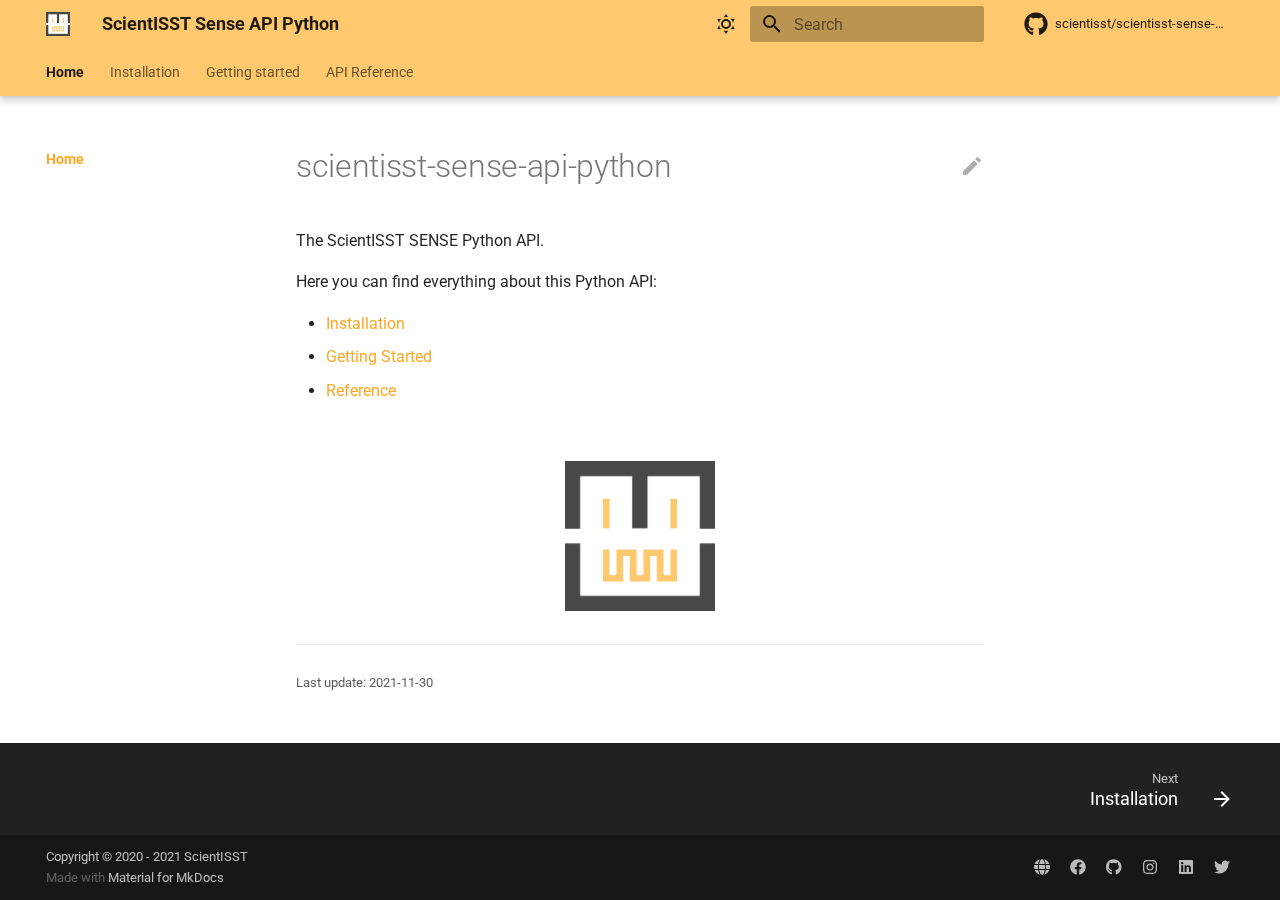
==== index.html @ 51a9bab9 "deploy: 98cfbabbda7d8a1b56b032185a610c80461f5970" ====
<!doctype html>
<html lang="en" class="no-js">
  <head>
    
      <meta charset="utf-8">
      <meta name="viewport" content="width=device-width,initial-scale=1">
      
      
      
      <link rel="icon" href="img/favicon.ico">
      <meta name="generator" content="mkdocs-1.3.0, mkdocs-material-8.2.16">
    
    
      
        <title>ScientISST Sense API Python</title>
      
    
    
      <link rel="stylesheet" href="assets/stylesheets/main.1c3799f8.min.css">
      
        
        <link rel="stylesheet" href="assets/stylesheets/palette.cc9b2e1e.min.css">
        
      
    
    
    
      
        
        
        <link rel="preconnect" href="https://fonts.gstatic.com" crossorigin>
        <link rel="stylesheet" href="https://fonts.googleapis.com/css?family=Roboto:300,300i,400,400i,700,700i%7CRoboto+Mono:400,400i,700,700i&display=fallback">
        <style>:root{--md-text-font:"Roboto";--md-code-font:"Roboto Mono"}</style>
      
    
    
      <link rel="stylesheet" href="assets/_mkdocstrings.css">
    
      <link rel="stylesheet" href="css/extra.css">
    
    <script>__md_scope=new URL(".",location),__md_get=(e,_=localStorage,t=__md_scope)=>JSON.parse(_.getItem(t.pathname+"."+e)),__md_set=(e,_,t=localStorage,a=__md_scope)=>{try{t.setItem(a.pathname+"."+e,JSON.stringify(_))}catch(e){}}</script>
    
      

    
    
  </head>
  
  
    
    
      
    
    
    
    
    <body dir="ltr" data-md-color-scheme="default" data-md-color-primary="amber" data-md-color-accent="amber">
  
    
    
      <script>var palette=__md_get("__palette");if(palette&&"object"==typeof palette.color)for(var key of Object.keys(palette.color))document.body.setAttribute("data-md-color-"+key,palette.color[key])</script>
    
    <input class="md-toggle" data-md-toggle="drawer" type="checkbox" id="__drawer" autocomplete="off">
    <input class="md-toggle" data-md-toggle="search" type="checkbox" id="__search" autocomplete="off">
    <label class="md-overlay" for="__drawer"></label>
    <div data-md-component="skip">
      
        
        <a href="#scientisst-sense-api-python" class="md-skip">
          Skip to content
        </a>
      
    </div>
    <div data-md-component="announce">
      
    </div>
    
    
      

  

<header class="md-header md-header--lifted" data-md-component="header">
  <nav class="md-header__inner md-grid" aria-label="Header">
    <a href="." title="ScientISST Sense API Python" class="md-header__button md-logo" aria-label="ScientISST Sense API Python" data-md-component="logo">
      
  <img src="img/logo.png" alt="logo">

    </a>
    <label class="md-header__button md-icon" for="__drawer">
      <svg xmlns="http://www.w3.org/2000/svg" viewBox="0 0 24 24"><path d="M3 6h18v2H3V6m0 5h18v2H3v-2m0 5h18v2H3v-2Z"/></svg>
    </label>
    <div class="md-header__title" data-md-component="header-title">
      <div class="md-header__ellipsis">
        <div class="md-header__topic">
          <span class="md-ellipsis">
            ScientISST Sense API Python
          </span>
        </div>
        <div class="md-header__topic" data-md-component="header-topic">
          <span class="md-ellipsis">
            
              Home
            
          </span>
        </div>
      </div>
    </div>
    
      <form class="md-header__option" data-md-component="palette">
        
          
          
          <input class="md-option" data-md-color-media="(prefers-color-scheme: light)" data-md-color-scheme="default" data-md-color-primary="amber" data-md-color-accent="amber"  aria-label="Switch to dark mode"  type="radio" name="__palette" id="__palette_1">
          
            <label class="md-header__button md-icon" title="Switch to dark mode" for="__palette_2" hidden>
              <svg xmlns="http://www.w3.org/2000/svg" viewBox="0 0 24 24"><path d="M12 7a5 5 0 0 1 5 5 5 5 0 0 1-5 5 5 5 0 0 1-5-5 5 5 0 0 1 5-5m0 2a3 3 0 0 0-3 3 3 3 0 0 0 3 3 3 3 0 0 0 3-3 3 3 0 0 0-3-3m0-7 2.39 3.42C13.65 5.15 12.84 5 12 5c-.84 0-1.65.15-2.39.42L12 2M3.34 7l4.16-.35A7.2 7.2 0 0 0 5.94 8.5c-.44.74-.69 1.5-.83 2.29L3.34 7m.02 10 1.76-3.77a7.131 7.131 0 0 0 2.38 4.14L3.36 17M20.65 7l-1.77 3.79a7.023 7.023 0 0 0-2.38-4.15l4.15.36m-.01 10-4.14.36c.59-.51 1.12-1.14 1.54-1.86.42-.73.69-1.5.83-2.29L20.64 17M12 22l-2.41-3.44c.74.27 1.55.44 2.41.44.82 0 1.63-.17 2.37-.44L12 22Z"/></svg>
            </label>
          
        
          
          
          <input class="md-option" data-md-color-media="(prefers-color-scheme: dark)" data-md-color-scheme="slate" data-md-color-primary="" data-md-color-accent="amber"  aria-label="Switch to light mode"  type="radio" name="__palette" id="__palette_2">
          
            <label class="md-header__button md-icon" title="Switch to light mode" for="__palette_1" hidden>
              <svg xmlns="http://www.w3.org/2000/svg" viewBox="0 0 24 24"><path d="m17.75 4.09-2.53 1.94.91 3.06-2.63-1.81-2.63 1.81.91-3.06-2.53-1.94L12.44 4l1.06-3 1.06 3 3.19.09m3.5 6.91-1.64 1.25.59 1.98-1.7-1.17-1.7 1.17.59-1.98L15.75 11l2.06-.05L18.5 9l.69 1.95 2.06.05m-2.28 4.95c.83-.08 1.72 1.1 1.19 1.85-.32.45-.66.87-1.08 1.27C15.17 23 8.84 23 4.94 19.07c-3.91-3.9-3.91-10.24 0-14.14.4-.4.82-.76 1.27-1.08.75-.53 1.93.36 1.85 1.19-.27 2.86.69 5.83 2.89 8.02a9.96 9.96 0 0 0 8.02 2.89m-1.64 2.02a12.08 12.08 0 0 1-7.8-3.47c-2.17-2.19-3.33-5-3.49-7.82-2.81 3.14-2.7 7.96.31 10.98 3.02 3.01 7.84 3.12 10.98.31Z"/></svg>
            </label>
          
        
      </form>
    
    
    
      <label class="md-header__button md-icon" for="__search">
        <svg xmlns="http://www.w3.org/2000/svg" viewBox="0 0 24 24"><path d="M9.5 3A6.5 6.5 0 0 1 16 9.5c0 1.61-.59 3.09-1.56 4.23l.27.27h.79l5 5-1.5 1.5-5-5v-.79l-.27-.27A6.516 6.516 0 0 1 9.5 16 6.5 6.5 0 0 1 3 9.5 6.5 6.5 0 0 1 9.5 3m0 2C7 5 5 7 5 9.5S7 14 9.5 14 14 12 14 9.5 12 5 9.5 5Z"/></svg>
      </label>
      <div class="md-search" data-md-component="search" role="dialog">
  <label class="md-search__overlay" for="__search"></label>
  <div class="md-search__inner" role="search">
    <form class="md-search__form" name="search">
      <input type="text" class="md-search__input" name="query" aria-label="Search" placeholder="Search" autocapitalize="off" autocorrect="off" autocomplete="off" spellcheck="false" data-md-component="search-query" required>
      <label class="md-search__icon md-icon" for="__search">
        <svg xmlns="http://www.w3.org/2000/svg" viewBox="0 0 24 24"><path d="M9.5 3A6.5 6.5 0 0 1 16 9.5c0 1.61-.59 3.09-1.56 4.23l.27.27h.79l5 5-1.5 1.5-5-5v-.79l-.27-.27A6.516 6.516 0 0 1 9.5 16 6.5 6.5 0 0 1 3 9.5 6.5 6.5 0 0 1 9.5 3m0 2C7 5 5 7 5 9.5S7 14 9.5 14 14 12 14 9.5 12 5 9.5 5Z"/></svg>
        <svg xmlns="http://www.w3.org/2000/svg" viewBox="0 0 24 24"><path d="M20 11v2H8l5.5 5.5-1.42 1.42L4.16 12l7.92-7.92L13.5 5.5 8 11h12Z"/></svg>
      </label>
      <nav class="md-search__options" aria-label="Search">
        
        <button type="reset" class="md-search__icon md-icon" aria-label="Clear" tabindex="-1">
          <svg xmlns="http://www.w3.org/2000/svg" viewBox="0 0 24 24"><path d="M19 6.41 17.59 5 12 10.59 6.41 5 5 6.41 10.59 12 5 17.59 6.41 19 12 13.41 17.59 19 19 17.59 13.41 12 19 6.41Z"/></svg>
        </button>
      </nav>
      
    </form>
    <div class="md-search__output">
      <div class="md-search__scrollwrap" data-md-scrollfix>
        <div class="md-search-result" data-md-component="search-result">
          <div class="md-search-result__meta">
            Initializing search
          </div>
          <ol class="md-search-result__list"></ol>
        </div>
      </div>
    </div>
  </div>
</div>
    
    
      <div class="md-header__source">
        <a href="https://github.com/scientisst/scientisst-sense-api-python" title="Go to repository" class="md-source" data-md-component="source">
  <div class="md-source__icon md-icon">
    
    <svg xmlns="http://www.w3.org/2000/svg" viewBox="0 0 496 512"><!--! Font Awesome Free 6.1.1 by @fontawesome - https://fontawesome.com License - https://fontawesome.com/license/free (Icons: CC BY 4.0, Fonts: SIL OFL 1.1, Code: MIT License) Copyright 2022 Fonticons, Inc.--><path d="M165.9 397.4c0 2-2.3 3.6-5.2 3.6-3.3.3-5.6-1.3-5.6-3.6 0-2 2.3-3.6 5.2-3.6 3-.3 5.6 1.3 5.6 3.6zm-31.1-4.5c-.7 2 1.3 4.3 4.3 4.9 2.6 1 5.6 0 6.2-2s-1.3-4.3-4.3-5.2c-2.6-.7-5.5.3-6.2 2.3zm44.2-1.7c-2.9.7-4.9 2.6-4.6 4.9.3 2 2.9 3.3 5.9 2.6 2.9-.7 4.9-2.6 4.6-4.6-.3-1.9-3-3.2-5.9-2.9zM244.8 8C106.1 8 0 113.3 0 252c0 110.9 69.8 205.8 169.5 239.2 12.8 2.3 17.3-5.6 17.3-12.1 0-6.2-.3-40.4-.3-61.4 0 0-70 15-84.7-29.8 0 0-11.4-29.1-27.8-36.6 0 0-22.9-15.7 1.6-15.4 0 0 24.9 2 38.6 25.8 21.9 38.6 58.6 27.5 72.9 20.9 2.3-16 8.8-27.1 16-33.7-55.9-6.2-112.3-14.3-112.3-110.5 0-27.5 7.6-41.3 23.6-58.9-2.6-6.5-11.1-33.3 2.6-67.9 20.9-6.5 69 27 69 27 20-5.6 41.5-8.5 62.8-8.5s42.8 2.9 62.8 8.5c0 0 48.1-33.6 69-27 13.7 34.7 5.2 61.4 2.6 67.9 16 17.7 25.8 31.5 25.8 58.9 0 96.5-58.9 104.2-114.8 110.5 9.2 7.9 17 22.9 17 46.4 0 33.7-.3 75.4-.3 83.6 0 6.5 4.6 14.4 17.3 12.1C428.2 457.8 496 362.9 496 252 496 113.3 383.5 8 244.8 8zM97.2 352.9c-1.3 1-1 3.3.7 5.2 1.6 1.6 3.9 2.3 5.2 1 1.3-1 1-3.3-.7-5.2-1.6-1.6-3.9-2.3-5.2-1zm-10.8-8.1c-.7 1.3.3 2.9 2.3 3.9 1.6 1 3.6.7 4.3-.7.7-1.3-.3-2.9-2.3-3.9-2-.6-3.6-.3-4.3.7zm32.4 35.6c-1.6 1.3-1 4.3 1.3 6.2 2.3 2.3 5.2 2.6 6.5 1 1.3-1.3.7-4.3-1.3-6.2-2.2-2.3-5.2-2.6-6.5-1zm-11.4-14.7c-1.6 1-1.6 3.6 0 5.9 1.6 2.3 4.3 3.3 5.6 2.3 1.6-1.3 1.6-3.9 0-6.2-1.4-2.3-4-3.3-5.6-2z"/></svg>
  </div>
  <div class="md-source__repository">
    scientisst/scientisst-sense-api-python
  </div>
</a>
      </div>
    
  </nav>
  
    
      
<nav class="md-tabs" aria-label="Tabs" data-md-component="tabs">
  <div class="md-tabs__inner md-grid">
    <ul class="md-tabs__list">
      
        
  
  
    
  


  <li class="md-tabs__item">
    <a href="." class="md-tabs__link md-tabs__link--active">
      Home
    </a>
  </li>

      
        
  
  


  <li class="md-tabs__item">
    <a href="installation/" class="md-tabs__link">
      Installation
    </a>
  </li>

      
        
  
  


  
  
  
    <li class="md-tabs__item">
      <a href="getting-started/sense/" class="md-tabs__link">
        Getting started
      </a>
    </li>
  

      
        
  
  


  
  
  
    <li class="md-tabs__item">
      <a href="reference/scientisst-reference/" class="md-tabs__link">
        API Reference
      </a>
    </li>
  

      
    </ul>
  </div>
</nav>
    
  
</header>
    
    <div class="md-container" data-md-component="container">
      
      
        
      
      <main class="md-main" data-md-component="main">
        <div class="md-main__inner md-grid">
          
            
              
              <div class="md-sidebar md-sidebar--primary" data-md-component="sidebar" data-md-type="navigation" >
                <div class="md-sidebar__scrollwrap">
                  <div class="md-sidebar__inner">
                    

  


<nav class="md-nav md-nav--primary md-nav--lifted" aria-label="Navigation" data-md-level="0">
  <label class="md-nav__title" for="__drawer">
    <a href="." title="ScientISST Sense API Python" class="md-nav__button md-logo" aria-label="ScientISST Sense API Python" data-md-component="logo">
      
  <img src="img/logo.png" alt="logo">

    </a>
    ScientISST Sense API Python
  </label>
  
    <div class="md-nav__source">
      <a href="https://github.com/scientisst/scientisst-sense-api-python" title="Go to repository" class="md-source" data-md-component="source">
  <div class="md-source__icon md-icon">
    
    <svg xmlns="http://www.w3.org/2000/svg" viewBox="0 0 496 512"><!--! Font Awesome Free 6.1.1 by @fontawesome - https://fontawesome.com License - https://fontawesome.com/license/free (Icons: CC BY 4.0, Fonts: SIL OFL 1.1, Code: MIT License) Copyright 2022 Fonticons, Inc.--><path d="M165.9 397.4c0 2-2.3 3.6-5.2 3.6-3.3.3-5.6-1.3-5.6-3.6 0-2 2.3-3.6 5.2-3.6 3-.3 5.6 1.3 5.6 3.6zm-31.1-4.5c-.7 2 1.3 4.3 4.3 4.9 2.6 1 5.6 0 6.2-2s-1.3-4.3-4.3-5.2c-2.6-.7-5.5.3-6.2 2.3zm44.2-1.7c-2.9.7-4.9 2.6-4.6 4.9.3 2 2.9 3.3 5.9 2.6 2.9-.7 4.9-2.6 4.6-4.6-.3-1.9-3-3.2-5.9-2.9zM244.8 8C106.1 8 0 113.3 0 252c0 110.9 69.8 205.8 169.5 239.2 12.8 2.3 17.3-5.6 17.3-12.1 0-6.2-.3-40.4-.3-61.4 0 0-70 15-84.7-29.8 0 0-11.4-29.1-27.8-36.6 0 0-22.9-15.7 1.6-15.4 0 0 24.9 2 38.6 25.8 21.9 38.6 58.6 27.5 72.9 20.9 2.3-16 8.8-27.1 16-33.7-55.9-6.2-112.3-14.3-112.3-110.5 0-27.5 7.6-41.3 23.6-58.9-2.6-6.5-11.1-33.3 2.6-67.9 20.9-6.5 69 27 69 27 20-5.6 41.5-8.5 62.8-8.5s42.8 2.9 62.8 8.5c0 0 48.1-33.6 69-27 13.7 34.7 5.2 61.4 2.6 67.9 16 17.7 25.8 31.5 25.8 58.9 0 96.5-58.9 104.2-114.8 110.5 9.2 7.9 17 22.9 17 46.4 0 33.7-.3 75.4-.3 83.6 0 6.5 4.6 14.4 17.3 12.1C428.2 457.8 496 362.9 496 252 496 113.3 383.5 8 244.8 8zM97.2 352.9c-1.3 1-1 3.3.7 5.2 1.6 1.6 3.9 2.3 5.2 1 1.3-1 1-3.3-.7-5.2-1.6-1.6-3.9-2.3-5.2-1zm-10.8-8.1c-.7 1.3.3 2.9 2.3 3.9 1.6 1 3.6.7 4.3-.7.7-1.3-.3-2.9-2.3-3.9-2-.6-3.6-.3-4.3.7zm32.4 35.6c-1.6 1.3-1 4.3 1.3 6.2 2.3 2.3 5.2 2.6 6.5 1 1.3-1.3.7-4.3-1.3-6.2-2.2-2.3-5.2-2.6-6.5-1zm-11.4-14.7c-1.6 1-1.6 3.6 0 5.9 1.6 2.3 4.3 3.3 5.6 2.3 1.6-1.3 1.6-3.9 0-6.2-1.4-2.3-4-3.3-5.6-2z"/></svg>
  </div>
  <div class="md-source__repository">
    scientisst/scientisst-sense-api-python
  </div>
</a>
    </div>
  
  <ul class="md-nav__list" data-md-scrollfix>
    
      
      
      

  
  
    
  
  
    <li class="md-nav__item md-nav__item--active">
      
      <input class="md-nav__toggle md-toggle" data-md-toggle="toc" type="checkbox" id="__toc">
      
      
        
      
      
      <a href="." class="md-nav__link md-nav__link--active">
        Home
      </a>
      
    </li>
  

    
      
      
      

  
  
  
    <li class="md-nav__item">
      <a href="installation/" class="md-nav__link">
        Installation
      </a>
    </li>
  

    
      
      
      

  
  
  
    
    <li class="md-nav__item md-nav__item--nested">
      
      
        <input class="md-nav__toggle md-toggle" data-md-toggle="__nav_3" type="checkbox" id="__nav_3" >
      
      
      
      
        <label class="md-nav__link" for="__nav_3">
          Getting started
          <span class="md-nav__icon md-icon"></span>
        </label>
      
      <nav class="md-nav" aria-label="Getting started" data-md-level="1">
        <label class="md-nav__title" for="__nav_3">
          <span class="md-nav__icon md-icon"></span>
          Getting started
        </label>
        <ul class="md-nav__list" data-md-scrollfix>
          
            
              
  
  
  
    <li class="md-nav__item">
      <a href="getting-started/sense/" class="md-nav__link">
        sense.py
      </a>
    </li>
  

            
          
            
              
  
  
  
    <li class="md-nav__item">
      <a href="getting-started/api/" class="md-nav__link">
        API
      </a>
    </li>
  

            
          
        </ul>
      </nav>
    </li>
  

    
      
      
      

  
  
  
    
    <li class="md-nav__item md-nav__item--nested">
      
      
        <input class="md-nav__toggle md-toggle" data-md-toggle="__nav_4" type="checkbox" id="__nav_4" >
      
      
      
      
        <label class="md-nav__link" for="__nav_4">
          API Reference
          <span class="md-nav__icon md-icon"></span>
        </label>
      
      <nav class="md-nav" aria-label="API Reference" data-md-level="1">
        <label class="md-nav__title" for="__nav_4">
          <span class="md-nav__icon md-icon"></span>
          API Reference
        </label>
        <ul class="md-nav__list" data-md-scrollfix>
          
            
              
  
  
  
    <li class="md-nav__item">
      <a href="reference/scientisst-reference/" class="md-nav__link">
        ScientISST
      </a>
    </li>
  

            
          
            
              
  
  
  
    <li class="md-nav__item">
      <a href="reference/exceptions-reference/" class="md-nav__link">
        Exceptions
      </a>
    </li>
  

            
          
            
              
  
  
  
    <li class="md-nav__item">
      <a href="reference/frame-reference/" class="md-nav__link">
        Frame
      </a>
    </li>
  

            
          
            
              
  
  
  
    <li class="md-nav__item">
      <a href="reference/state-reference/" class="md-nav__link">
        State
      </a>
    </li>
  

            
          
        </ul>
      </nav>
    </li>
  

    
  </ul>
</nav>
                  </div>
                </div>
              </div>
            
            
              
              <div class="md-sidebar md-sidebar--secondary" data-md-component="sidebar" data-md-type="toc" >
                <div class="md-sidebar__scrollwrap">
                  <div class="md-sidebar__inner">
                    

<nav class="md-nav md-nav--secondary" aria-label="Table of contents">
  
  
  
    
  
  
</nav>
                  </div>
                </div>
              </div>
            
          
          <div class="md-content" data-md-component="content">
            <article class="md-content__inner md-typeset">
              
                
  <a href="https://github.com/scientisst/scientisst-sense-api-python/edit/master/docs/index.md" title="Edit this page" class="md-content__button md-icon">
    <svg xmlns="http://www.w3.org/2000/svg" viewBox="0 0 24 24"><path d="M20.71 7.04c.39-.39.39-1.04 0-1.41l-2.34-2.34c-.37-.39-1.02-.39-1.41 0l-1.84 1.83 3.75 3.75M3 17.25V21h3.75L17.81 9.93l-3.75-3.75L3 17.25Z"/></svg>
  </a>



<h1 id="scientisst-sense-api-python">scientisst-sense-api-python</h1>
<p>The ScientISST SENSE Python API.</p>
<p>Here you can find everything about this Python API:</p>
<ul>
<li><a href="https://scientisst.github.io/scientisst-sense-api-python/installation/">Installation</a></li>
<li><a href="https://scientisst.github.io/scientisst-sense-api-python/getting-started/sense/">Getting Started</a></li>
<li><a href="https://scientisst.github.io/scientisst-sense-api-python/reference/scientisst-reference/">Reference</a></li>
</ul>
<p><br>
<center>
<img alt="ScientISST Logo" src="img/Scientist_GIF_5.gif" style="width:150px" title="ScientISST" />
</center></p>

  <hr>
<div class="md-source-file">
  <small>
    
      Last update:
      2021-11-30
    
  </small>
</div>

              
            </article>
          </div>
        </div>
        
      </main>
      
        <footer class="md-footer">
  
    <nav class="md-footer__inner md-grid" aria-label="Footer">
      
      
        
        <a href="installation/" class="md-footer__link md-footer__link--next" aria-label="Next: Installation" rel="next">
          <div class="md-footer__title">
            <div class="md-ellipsis">
              <span class="md-footer__direction">
                Next
              </span>
              Installation
            </div>
          </div>
          <div class="md-footer__button md-icon">
            <svg xmlns="http://www.w3.org/2000/svg" viewBox="0 0 24 24"><path d="M4 11v2h12l-5.5 5.5 1.42 1.42L19.84 12l-7.92-7.92L10.5 5.5 16 11H4Z"/></svg>
          </div>
        </a>
      
    </nav>
  
  <div class="md-footer-meta md-typeset">
    <div class="md-footer-meta__inner md-grid">
      <div class="md-copyright">
  
    <div class="md-copyright__highlight">
      Copyright &copy; 2020 - 2021 ScientISST
    </div>
  
  
    Made with
    <a href="https://squidfunk.github.io/mkdocs-material/" target="_blank" rel="noopener">
      Material for MkDocs
    </a>
  
</div>
      
        <div class="md-social">
  
    
    
      
      
    
    <a href="https://scientisst.com" target="_blank" rel="noopener" title="scientisst.com" class="md-social__link">
      <svg xmlns="http://www.w3.org/2000/svg" viewBox="0 0 512 512"><!--! Font Awesome Free 6.1.1 by @fontawesome - https://fontawesome.com License - https://fontawesome.com/license/free (Icons: CC BY 4.0, Fonts: SIL OFL 1.1, Code: MIT License) Copyright 2022 Fonticons, Inc.--><path d="M352 256c0 22.2-1.2 43.6-3.3 64H163.3c-2.1-20.4-4.2-41.8-4.2-64 0-22.2 2.1-43.6 4.2-64h185.4c2.1 20.4 3.3 41.8 3.3 64zm151.9-64c5.3 20.5 8.1 41.9 8.1 64s-2.8 43.5-8.1 64H380.8c2.1-20.6 3.2-42.9 3.2-64 0-22-1.1-43.4-3.2-64h123.1zm-10.5-32H376.7c-10-63.86-29.8-117.38-55.3-151.558C399.8 29.09 463.4 85.94 493.4 160zm-149.1 0H167.7c6.1-36.4 15.5-68.62 27-94.65 10.5-23.61 22.2-40.74 33.5-51.54C239.4 3.178 248.7 0 256 0c7.3 0 16.6 3.178 27.8 13.81 11.3 10.8 23 27.93 33.5 51.54 11.5 26.03 20.9 58.25 27 94.65zm-325.69 0C48.59 85.94 112.2 29.09 190.6 8.442 165.1 42.62 145.3 96.14 135.3 160H18.61zm112.59 32c-2.1 20.6-4.1 42-4.1 64 0 21.1 2 43.4 4.1 64H8.065C2.8 299.5 0 278.1 0 256s2.8-43.5 8.065-64H131.2zm63.5 254.6c-11.5-26-20.9-58.2-27-94.6h176.6c-6.1 36.4-15.5 68.6-27 94.6-10.5 23.7-22.2 40.8-33.5 51.6-11.2 10.6-20.5 13.8-28.7 13.8-6.4 0-15.7-3.2-26.9-13.8-11.3-10.8-23-27.9-33.5-51.6zm-4.1 57C112.2 482.9 48.59 426.1 18.61 352H135.3c10 63.9 29.8 117.4 55.3 151.6zm130.8 0c25.5-34.2 45.3-87.7 55.3-151.6h116.7c-30 74.1-93.6 130.9-172 151.6z"/></svg>
    </a>
  
    
    
      
      
    
    <a href="https://www.facebook.com/ScientISSThub" target="_blank" rel="noopener" title="www.facebook.com" class="md-social__link">
      <svg xmlns="http://www.w3.org/2000/svg" viewBox="0 0 512 512"><!--! Font Awesome Free 6.1.1 by @fontawesome - https://fontawesome.com License - https://fontawesome.com/license/free (Icons: CC BY 4.0, Fonts: SIL OFL 1.1, Code: MIT License) Copyright 2022 Fonticons, Inc.--><path d="M504 256C504 119 393 8 256 8S8 119 8 256c0 123.78 90.69 226.38 209.25 245V327.69h-63V256h63v-54.64c0-62.15 37-96.48 93.67-96.48 27.14 0 55.52 4.84 55.52 4.84v61h-31.28c-30.8 0-40.41 19.12-40.41 38.73V256h68.78l-11 71.69h-57.78V501C413.31 482.38 504 379.78 504 256z"/></svg>
    </a>
  
    
    
      
      
    
    <a href="https://github.com/ScientISST" target="_blank" rel="noopener" title="github.com" class="md-social__link">
      <svg xmlns="http://www.w3.org/2000/svg" viewBox="0 0 496 512"><!--! Font Awesome Free 6.1.1 by @fontawesome - https://fontawesome.com License - https://fontawesome.com/license/free (Icons: CC BY 4.0, Fonts: SIL OFL 1.1, Code: MIT License) Copyright 2022 Fonticons, Inc.--><path d="M165.9 397.4c0 2-2.3 3.6-5.2 3.6-3.3.3-5.6-1.3-5.6-3.6 0-2 2.3-3.6 5.2-3.6 3-.3 5.6 1.3 5.6 3.6zm-31.1-4.5c-.7 2 1.3 4.3 4.3 4.9 2.6 1 5.6 0 6.2-2s-1.3-4.3-4.3-5.2c-2.6-.7-5.5.3-6.2 2.3zm44.2-1.7c-2.9.7-4.9 2.6-4.6 4.9.3 2 2.9 3.3 5.9 2.6 2.9-.7 4.9-2.6 4.6-4.6-.3-1.9-3-3.2-5.9-2.9zM244.8 8C106.1 8 0 113.3 0 252c0 110.9 69.8 205.8 169.5 239.2 12.8 2.3 17.3-5.6 17.3-12.1 0-6.2-.3-40.4-.3-61.4 0 0-70 15-84.7-29.8 0 0-11.4-29.1-27.8-36.6 0 0-22.9-15.7 1.6-15.4 0 0 24.9 2 38.6 25.8 21.9 38.6 58.6 27.5 72.9 20.9 2.3-16 8.8-27.1 16-33.7-55.9-6.2-112.3-14.3-112.3-110.5 0-27.5 7.6-41.3 23.6-58.9-2.6-6.5-11.1-33.3 2.6-67.9 20.9-6.5 69 27 69 27 20-5.6 41.5-8.5 62.8-8.5s42.8 2.9 62.8 8.5c0 0 48.1-33.6 69-27 13.7 34.7 5.2 61.4 2.6 67.9 16 17.7 25.8 31.5 25.8 58.9 0 96.5-58.9 104.2-114.8 110.5 9.2 7.9 17 22.9 17 46.4 0 33.7-.3 75.4-.3 83.6 0 6.5 4.6 14.4 17.3 12.1C428.2 457.8 496 362.9 496 252 496 113.3 383.5 8 244.8 8zM97.2 352.9c-1.3 1-1 3.3.7 5.2 1.6 1.6 3.9 2.3 5.2 1 1.3-1 1-3.3-.7-5.2-1.6-1.6-3.9-2.3-5.2-1zm-10.8-8.1c-.7 1.3.3 2.9 2.3 3.9 1.6 1 3.6.7 4.3-.7.7-1.3-.3-2.9-2.3-3.9-2-.6-3.6-.3-4.3.7zm32.4 35.6c-1.6 1.3-1 4.3 1.3 6.2 2.3 2.3 5.2 2.6 6.5 1 1.3-1.3.7-4.3-1.3-6.2-2.2-2.3-5.2-2.6-6.5-1zm-11.4-14.7c-1.6 1-1.6 3.6 0 5.9 1.6 2.3 4.3 3.3 5.6 2.3 1.6-1.3 1.6-3.9 0-6.2-1.4-2.3-4-3.3-5.6-2z"/></svg>
    </a>
  
    
    
      
      
    
    <a href="https://www.instagram.com/scientissthub/" target="_blank" rel="noopener" title="www.instagram.com" class="md-social__link">
      <svg xmlns="http://www.w3.org/2000/svg" viewBox="0 0 448 512"><!--! Font Awesome Free 6.1.1 by @fontawesome - https://fontawesome.com License - https://fontawesome.com/license/free (Icons: CC BY 4.0, Fonts: SIL OFL 1.1, Code: MIT License) Copyright 2022 Fonticons, Inc.--><path d="M224.1 141c-63.6 0-114.9 51.3-114.9 114.9s51.3 114.9 114.9 114.9S339 319.5 339 255.9 287.7 141 224.1 141zm0 189.6c-41.1 0-74.7-33.5-74.7-74.7s33.5-74.7 74.7-74.7 74.7 33.5 74.7 74.7-33.6 74.7-74.7 74.7zm146.4-194.3c0 14.9-12 26.8-26.8 26.8-14.9 0-26.8-12-26.8-26.8s12-26.8 26.8-26.8 26.8 12 26.8 26.8zm76.1 27.2c-1.7-35.9-9.9-67.7-36.2-93.9-26.2-26.2-58-34.4-93.9-36.2-37-2.1-147.9-2.1-184.9 0-35.8 1.7-67.6 9.9-93.9 36.1s-34.4 58-36.2 93.9c-2.1 37-2.1 147.9 0 184.9 1.7 35.9 9.9 67.7 36.2 93.9s58 34.4 93.9 36.2c37 2.1 147.9 2.1 184.9 0 35.9-1.7 67.7-9.9 93.9-36.2 26.2-26.2 34.4-58 36.2-93.9 2.1-37 2.1-147.8 0-184.8zM398.8 388c-7.8 19.6-22.9 34.7-42.6 42.6-29.5 11.7-99.5 9-132.1 9s-102.7 2.6-132.1-9c-19.6-7.8-34.7-22.9-42.6-42.6-11.7-29.5-9-99.5-9-132.1s-2.6-102.7 9-132.1c7.8-19.6 22.9-34.7 42.6-42.6 29.5-11.7 99.5-9 132.1-9s102.7-2.6 132.1 9c19.6 7.8 34.7 22.9 42.6 42.6 11.7 29.5 9 99.5 9 132.1s2.7 102.7-9 132.1z"/></svg>
    </a>
  
    
    
      
      
    
    <a href="https://www.linkedin.com/company/scientisst" target="_blank" rel="noopener" title="www.linkedin.com" class="md-social__link">
      <svg xmlns="http://www.w3.org/2000/svg" viewBox="0 0 448 512"><!--! Font Awesome Free 6.1.1 by @fontawesome - https://fontawesome.com License - https://fontawesome.com/license/free (Icons: CC BY 4.0, Fonts: SIL OFL 1.1, Code: MIT License) Copyright 2022 Fonticons, Inc.--><path d="M416 32H31.9C14.3 32 0 46.5 0 64.3v383.4C0 465.5 14.3 480 31.9 480H416c17.6 0 32-14.5 32-32.3V64.3c0-17.8-14.4-32.3-32-32.3zM135.4 416H69V202.2h66.5V416zm-33.2-243c-21.3 0-38.5-17.3-38.5-38.5S80.9 96 102.2 96c21.2 0 38.5 17.3 38.5 38.5 0 21.3-17.2 38.5-38.5 38.5zm282.1 243h-66.4V312c0-24.8-.5-56.7-34.5-56.7-34.6 0-39.9 27-39.9 54.9V416h-66.4V202.2h63.7v29.2h.9c8.9-16.8 30.6-34.5 62.9-34.5 67.2 0 79.7 44.3 79.7 101.9V416z"/></svg>
    </a>
  
    
    
      
      
    
    <a href="https://twitter.com/ScientISSThub" target="_blank" rel="noopener" title="twitter.com" class="md-social__link">
      <svg xmlns="http://www.w3.org/2000/svg" viewBox="0 0 512 512"><!--! Font Awesome Free 6.1.1 by @fontawesome - https://fontawesome.com License - https://fontawesome.com/license/free (Icons: CC BY 4.0, Fonts: SIL OFL 1.1, Code: MIT License) Copyright 2022 Fonticons, Inc.--><path d="M459.37 151.716c.325 4.548.325 9.097.325 13.645 0 138.72-105.583 298.558-298.558 298.558-59.452 0-114.68-17.219-161.137-47.106 8.447.974 16.568 1.299 25.34 1.299 49.055 0 94.213-16.568 130.274-44.832-46.132-.975-84.792-31.188-98.112-72.772 6.498.974 12.995 1.624 19.818 1.624 9.421 0 18.843-1.3 27.614-3.573-48.081-9.747-84.143-51.98-84.143-102.985v-1.299c13.969 7.797 30.214 12.67 47.431 13.319-28.264-18.843-46.781-51.005-46.781-87.391 0-19.492 5.197-37.36 14.294-52.954 51.655 63.675 129.3 105.258 216.365 109.807-1.624-7.797-2.599-15.918-2.599-24.04 0-57.828 46.782-104.934 104.934-104.934 30.213 0 57.502 12.67 76.67 33.137 23.715-4.548 46.456-13.32 66.599-25.34-7.798 24.366-24.366 44.833-46.132 57.827 21.117-2.273 41.584-8.122 60.426-16.243-14.292 20.791-32.161 39.308-52.628 54.253z"/></svg>
    </a>
  
</div>
      
    </div>
  </div>
</footer>
      
    </div>
    <div class="md-dialog" data-md-component="dialog">
      <div class="md-dialog__inner md-typeset"></div>
    </div>
    <script id="__config" type="application/json">{"base": ".", "features": ["navigation.tabs", "navigation.tabs.sticky", "navigation.sections"], "search": "assets/javascripts/workers/search.2a1c317c.min.js", "translations": {"clipboard.copied": "Copied to clipboard", "clipboard.copy": "Copy to clipboard", "search.config.lang": "en", "search.config.pipeline": "trimmer, stopWordFilter", "search.config.separator": "[\\s\\-]+", "search.placeholder": "Search", "search.result.more.one": "1 more on this page", "search.result.more.other": "# more on this page", "search.result.none": "No matching documents", "search.result.one": "1 matching document", "search.result.other": "# matching documents", "search.result.placeholder": "Type to start searching", "search.result.term.missing": "Missing", "select.version.title": "Select version"}}</script>
    
    
      <script src="assets/javascripts/bundle.3a4b43e5.min.js"></script>
      
    
  </body>
</html>
---- assets/stylesheets/main.1c3799f8.min.css ----
@charset "UTF-8";html{-webkit-text-size-adjust:none;-moz-text-size-adjust:none;-ms-text-size-adjust:none;text-size-adjust:none;box-sizing:border-box}*,:after,:before{box-sizing:inherit}@media (prefers-reduced-motion){*,:after,:before{transition:none!important}}body{margin:0}a,button,input,label{-webkit-tap-highlight-color:transparent}a{color:inherit;text-decoration:none}hr{border:0;box-sizing:initial;display:block;height:.05rem;overflow:visible;padding:0}small{font-size:80%}sub,sup{line-height:1em}img{border-style:none}table{border-collapse:initial;border-spacing:0}td,th{font-weight:400;vertical-align:top}button{background:transparent;border:0;font-family:inherit;font-size:inherit;margin:0;padding:0}input{border:0;outline:none}:root{--md-default-fg-color:rgba(0,0,0,.87);--md-default-fg-color--light:rgba(0,0,0,.54);--md-default-fg-color--lighter:rgba(0,0,0,.32);--md-default-fg-color--lightest:rgba(0,0,0,.07);--md-default-bg-color:#fff;--md-default-bg-color--light:hsla(0,0%,100%,.7);--md-default-bg-color--lighter:hsla(0,0%,100%,.3);--md-default-bg-color--lightest:hsla(0,0%,100%,.12);--md-primary-fg-color:#4051b5;--md-primary-fg-color--light:#5d6cc0;--md-primary-fg-color--dark:#303fa1;--md-primary-bg-color:#fff;--md-primary-bg-color--light:hsla(0,0%,100%,.7);--md-accent-fg-color:#526cfe;--md-accent-fg-color--transparent:rgba(82,108,254,.1);--md-accent-bg-color:#fff;--md-accent-bg-color--light:hsla(0,0%,100%,.7);--md-shadow-z1:0 0.2rem 0.5rem rgba(0,0,0,.05),0 0 0.05rem rgba(0,0,0,.1);--md-shadow-z2:0 0.2rem 0.5rem rgba(0,0,0,.1),0 0 0.05rem rgba(0,0,0,.25);--md-shadow-z3:0 0.2rem 0.5rem rgba(0,0,0,.2),0 0 0.05rem rgba(0,0,0,.35)}:root>*{--md-code-fg-color:#36464e;--md-code-bg-color:#f5f5f5;--md-code-hl-color:rgba(255,255,0,.5);--md-code-hl-number-color:#d52a2a;--md-code-hl-special-color:#db1457;--md-code-hl-function-color:#a846b9;--md-code-hl-constant-color:#6e59d9;--md-code-hl-keyword-color:#3f6ec6;--md-code-hl-string-color:#1c7d4d;--md-code-hl-name-color:var(--md-code-fg-color);--md-code-hl-operator-color:var(--md-default-fg-color--light);--md-code-hl-punctuation-color:var(--md-default-fg-color--light);--md-code-hl-comment-color:var(--md-default-fg-color--light);--md-code-hl-generic-color:var(--md-default-fg-color--light);--md-code-hl-variable-color:var(--md-default-fg-color--light);--md-typeset-color:var(--md-default-fg-color);--md-typeset-a-color:var(--md-primary-fg-color);--md-typeset-mark-color:rgba(255,255,0,.5);--md-typeset-del-color:rgba(245,80,61,.15);--md-typeset-ins-color:rgba(11,213,112,.15);--md-typeset-kbd-color:#fafafa;--md-typeset-kbd-accent-color:#fff;--md-typeset-kbd-border-color:#b8b8b8;--md-typeset-table-color:rgba(0,0,0,.12);--md-admonition-fg-color:var(--md-default-fg-color);--md-admonition-bg-color:var(--md-default-bg-color);--md-footer-fg-color:#fff;--md-footer-fg-color--light:hsla(0,0%,100%,.7);--md-footer-fg-color--lighter:hsla(0,0%,100%,.3);--md-footer-bg-color:rgba(0,0,0,.87);--md-footer-bg-color--dark:rgba(0,0,0,.32)}.md-icon svg{fill:currentcolor;display:block;height:1.2rem;width:1.2rem}body{-webkit-font-smoothing:antialiased;-moz-osx-font-smoothing:grayscale;--md-text-font-family:var(--md-text-font,_),-apple-system,BlinkMacSystemFont,Helvetica,Arial,sans-serif;--md-code-font-family:var(--md-code-font,_),SFMono-Regular,Consolas,Menlo,monospace}body,input{font-feature-settings:"kern","liga";font-family:var(--md-text-font-family)}body,code,input,kbd,pre{color:var(--md-typeset-color)}code,kbd,pre{font-feature-settings:"kern";font-family:var(--md-code-font-family)}:root{--md-typeset-table-sort-icon:url('data:image/svg+xml;charset=utf-8,<svg xmlns="http://www.w3.org/2000/svg" viewBox="0 0 24 24"><path d="m18 21-4-4h3V7h-3l4-4 4 4h-3v10h3M2 19v-2h10v2M2 13v-2h7v2M2 7V5h4v2H2Z"/></svg>');--md-typeset-table-sort-icon--asc:url('data:image/svg+xml;charset=utf-8,<svg xmlns="http://www.w3.org/2000/svg" viewBox="0 0 24 24"><path d="M19 17h3l-4 4-4-4h3V3h2M2 17h10v2H2M6 5v2H2V5m0 6h7v2H2v-2Z"/></svg>');--md-typeset-table-sort-icon--desc:url('data:image/svg+xml;charset=utf-8,<svg xmlns="http://www.w3.org/2000/svg" viewBox="0 0 24 24"><path d="M19 7h3l-4-4-4 4h3v14h2M2 17h10v2H2M6 5v2H2V5m0 6h7v2H2v-2Z"/></svg>')}.md-typeset{-webkit-print-color-adjust:exact;color-adjust:exact;font-size:.8rem;line-height:1.6}@media print{.md-typeset{font-size:.68rem}}.md-typeset blockquote,.md-typeset dl,.md-typeset figure,.md-typeset ol,.md-typeset pre,.md-typeset ul{margin-bottom:1em;margin-top:1em}.md-typeset h1{color:var(--md-default-fg-color--light);font-size:2em;line-height:1.3;margin:0 0 1.25em}.md-typeset h1,.md-typeset h2{font-weight:300;letter-spacing:-.01em}.md-typeset h2{font-size:1.5625em;line-height:1.4;margin:1.6em 0 .64em}.md-typeset h3{font-size:1.25em;font-weight:400;letter-spacing:-.01em;line-height:1.5;margin:1.6em 0 .8em}.md-typeset h2+h3{margin-top:.8em}.md-typeset h4{font-weight:700;letter-spacing:-.01em;margin:1em 0}.md-typeset h5,.md-typeset h6{color:var(--md-default-fg-color--light);font-size:.8em;font-weight:700;letter-spacing:-.01em;margin:1.25em 0}.md-typeset h5{text-transform:uppercase}.md-typeset hr{border-bottom:.05rem solid var(--md-default-fg-color--lightest);display:flow-root;margin:1.5em 0}.md-typeset a{color:var(--md-typeset-a-color);word-break:break-word}.md-typeset a,.md-typeset a:before{transition:color 125ms}.md-typeset a:focus,.md-typeset a:hover{color:var(--md-accent-fg-color)}.md-typeset a:focus code,.md-typeset a:hover code{background-color:var(--md-accent-fg-color--transparent)}.md-typeset a code{color:currentcolor;transition:background-color 125ms}.md-typeset a.focus-visible{outline-color:var(--md-accent-fg-color);outline-offset:.2rem}.md-typeset code,.md-typeset kbd,.md-typeset pre{color:var(--md-code-fg-color);direction:ltr}@media print{.md-typeset code,.md-typeset kbd,.md-typeset pre{white-space:pre-wrap}}.md-typeset code{background-color:var(--md-code-bg-color);border-radius:.1rem;-webkit-box-decoration-break:clone;box-decoration-break:clone;font-size:.85em;padding:0 .2941176471em;word-break:break-word}.md-typeset code:not(.focus-visible){-webkit-tap-highlight-color:transparent;outline:none}.md-typeset pre{display:flow-root;line-height:1.4;position:relative}.md-typeset pre>code{-webkit-box-decoration-break:slice;box-decoration-break:slice;box-shadow:none;display:block;margin:0;outline-color:var(--md-accent-fg-color);overflow:auto;padding:.7720588235em 1.1764705882em;scrollbar-color:var(--md-default-fg-color--lighter) transparent;scrollbar-width:thin;touch-action:auto;word-break:normal}.md-typeset pre>code:hover{scrollbar-color:var(--md-accent-fg-color) transparent}.md-typeset pre>code::-webkit-scrollbar{height:.2rem;width:.2rem}.md-typeset pre>code::-webkit-scrollbar-thumb{background-color:var(--md-default-fg-color--lighter)}.md-typeset pre>code::-webkit-scrollbar-thumb:hover{background-color:var(--md-accent-fg-color)}.md-typeset kbd{background-color:var(--md-typeset-kbd-color);border-radius:.1rem;box-shadow:0 .1rem 0 .05rem var(--md-typeset-kbd-border-color),0 .1rem 0 var(--md-typeset-kbd-border-color),0 -.1rem .2rem var(--md-typeset-kbd-accent-color) inset;color:var(--md-default-fg-color);display:inline-block;font-size:.75em;padding:0 .6666666667em;vertical-align:text-top;word-break:break-word}.md-typeset mark{background-color:var(--md-typeset-mark-color);-webkit-box-decoration-break:clone;box-decoration-break:clone;color:inherit;word-break:break-word}.md-typeset abbr{border-bottom:.05rem dotted var(--md-default-fg-color--light);cursor:help;text-decoration:none}@media (hover:none){.md-typeset abbr{position:relative}.md-typeset abbr[title]:-webkit-any(:focus,:hover):after{background-color:var(--md-default-fg-color);border-radius:.1rem;box-shadow:var(--md-shadow-z3);color:var(--md-default-bg-color);content:attr(title);display:inline-block;font-size:.7rem;margin-top:2em;max-width:80%;min-width:-webkit-max-content;min-width:max-content;padding:.2rem .3rem;position:absolute;width:auto}.md-typeset abbr[title]:-moz-any(:focus,:hover):after{background-color:var(--md-default-fg-color);border-radius:.1rem;box-shadow:var(--md-shadow-z3);color:var(--md-default-bg-color);content:attr(title);display:inline-block;font-size:.7rem;margin-top:2em;max-width:80%;min-width:-moz-max-content;min-width:max-content;padding:.2rem .3rem;position:absolute;width:auto}[dir=ltr] .md-typeset abbr[title]:-webkit-any(:focus,:hover):after{left:0}[dir=ltr] .md-typeset abbr[title]:-moz-any(:focus,:hover):after{left:0}[dir=ltr] .md-typeset abbr[title]:is(:focus,:hover):after{left:0}[dir=rtl] .md-typeset abbr[title]:-webkit-any(:focus,:hover):after{right:0}[dir=rtl] .md-typeset abbr[title]:-moz-any(:focus,:hover):after{right:0}[dir=rtl] .md-typeset abbr[title]:is(:focus,:hover):after{right:0}.md-typeset abbr[title]:is(:focus,:hover):after{background-color:var(--md-default-fg-color);border-radius:.1rem;box-shadow:var(--md-shadow-z3);color:var(--md-default-bg-color);content:attr(title);display:inline-block;font-size:.7rem;margin-top:2em;max-width:80%;min-width:-webkit-max-content;min-width:-moz-max-content;min-width:max-content;padding:.2rem .3rem;position:absolute;width:auto}}.md-typeset small{opacity:.75}[dir=ltr] .md-typeset sub,[dir=ltr] .md-typeset sup{margin-left:.078125em}[dir=rtl] .md-typeset sub,[dir=rtl] .md-typeset sup{margin-right:.078125em}[dir=ltr] .md-typeset blockquote{padding-left:.6rem}[dir=rtl] .md-typeset blockquote{padding-right:.6rem}[dir=ltr] .md-typeset blockquote{border-left:.2rem solid var(--md-default-fg-color--lighter)}[dir=rtl] .md-typeset blockquote{border-right:.2rem solid var(--md-default-fg-color--lighter)}.md-typeset blockquote{color:var(--md-default-fg-color--light);margin-left:0;margin-right:0}.md-typeset ul{list-style-type:disc}[dir=ltr] .md-typeset ol,[dir=ltr] .md-typeset ul{margin-left:.625em}[dir=rtl] .md-typeset ol,[dir=rtl] .md-typeset ul{margin-right:.625em}.md-typeset ol,.md-typeset ul{padding:0}.md-typeset ol:not([hidden]),.md-typeset ul:not([hidden]){display:flow-root}.md-typeset ol ol,.md-typeset ul ol{list-style-type:lower-alpha}.md-typeset ol ol ol,.md-typeset ul ol ol{list-style-type:lower-roman}[dir=ltr] .md-typeset ol li,[dir=ltr] .md-typeset ul li{margin-left:1.25em}[dir=rtl] .md-typeset ol li,[dir=rtl] .md-typeset ul li{margin-right:1.25em}.md-typeset ol li,.md-typeset ul li{margin-bottom:.5em}.md-typeset ol li blockquote,.md-typeset ol li p,.md-typeset ul li blockquote,.md-typeset ul li p{margin:.5em 0}.md-typeset ol li:last-child,.md-typeset ul li:last-child{margin-bottom:0}.md-typeset ol li :-webkit-any(ul,ol),.md-typeset ul li :-webkit-any(ul,ol){margin-bottom:.5em;margin-top:.5em}.md-typeset ol li :-moz-any(ul,ol),.md-typeset ul li :-moz-any(ul,ol){margin-bottom:.5em;margin-top:.5em}[dir=ltr] .md-typeset ol li :-webkit-any(ul,ol),[dir=ltr] .md-typeset ul li :-webkit-any(ul,ol){margin-left:.625em}[dir=ltr] .md-typeset ol li :-moz-any(ul,ol),[dir=ltr] .md-typeset ul li :-moz-any(ul,ol){margin-left:.625em}[dir=ltr] .md-typeset ol li :is(ul,ol),[dir=ltr] .md-typeset ul li :is(ul,ol){margin-left:.625em}[dir=rtl] .md-typeset ol li :-webkit-any(ul,ol),[dir=rtl] .md-typeset ul li :-webkit-any(ul,ol){margin-right:.625em}[dir=rtl] .md-typeset ol li :-moz-any(ul,ol),[dir=rtl] .md-typeset ul li :-moz-any(ul,ol){margin-right:.625em}[dir=rtl] .md-typeset ol li :is(ul,ol),[dir=rtl] .md-typeset ul li :is(ul,ol){margin-right:.625em}.md-typeset ol li :is(ul,ol),.md-typeset ul li :is(ul,ol){margin-bottom:.5em;margin-top:.5em}[dir=ltr] .md-typeset dd{margin-left:1.875em}[dir=rtl] .md-typeset dd{margin-right:1.875em}.md-typeset dd{margin-bottom:1.5em;margin-top:1em}.md-typeset img,.md-typeset svg{height:auto;max-width:100%}.md-typeset img[align=left],.md-typeset svg[align=left]{margin:1em 1em 1em 0}.md-typeset img[align=right],.md-typeset svg[align=right]{margin:1em 0 1em 1em}.md-typeset img[align]:only-child,.md-typeset svg[align]:only-child{margin-top:0}.md-typeset img[src$="#gh-dark-mode-only"],.md-typeset img[src$="#only-dark"]{display:none}.md-typeset figure{display:flow-root;margin:1em auto;max-width:100%;text-align:center;width:-webkit-fit-content;width:-moz-fit-content;width:fit-content}.md-typeset figure img{display:block}.md-typeset figcaption{font-style:italic;margin:1em auto;max-width:24rem}.md-typeset iframe{max-width:100%}.md-typeset table:not([class]){background-color:var(--md-default-bg-color);border:.05rem solid var(--md-typeset-table-color);border-radius:.1rem;display:inline-block;font-size:.64rem;max-width:100%;overflow:auto;touch-action:auto}@media print{.md-typeset table:not([class]){display:table}}.md-typeset table:not([class])+*{margin-top:1.5em}.md-typeset table:not([class]) :-webkit-any(th,td)>:first-child{margin-top:0}.md-typeset table:not([class]) :-moz-any(th,td)>:first-child{margin-top:0}.md-typeset table:not([class]) :is(th,td)>:first-child{margin-top:0}.md-typeset table:not([class]) :-webkit-any(th,td)>:last-child{margin-bottom:0}.md-typeset table:not([class]) :-moz-any(th,td)>:last-child{margin-bottom:0}.md-typeset table:not([class]) :is(th,td)>:last-child{margin-bottom:0}.md-typeset table:not([class]) :-webkit-any(th,td):not([align]){text-align:left}.md-typeset table:not([class]) :-moz-any(th,td):not([align]){text-align:left}.md-typeset table:not([class]) :is(th,td):not([align]){text-align:left}[dir=rtl] .md-typeset table:not([class]) :-webkit-any(th,td):not([align]){text-align:right}[dir=rtl] .md-typeset table:not([class]) :-moz-any(th,td):not([align]){text-align:right}[dir=rtl] .md-typeset table:not([class]) :is(th,td):not([align]){text-align:right}.md-typeset table:not([class]) th{font-weight:700;min-width:5rem;padding:.9375em 1.25em;vertical-align:top}.md-typeset table:not([class]) th a{color:inherit}.md-typeset table:not([class]) td{border-top:.05rem solid var(--md-typeset-table-color);padding:.9375em 1.25em;vertical-align:top}.md-typeset table:not([class]) tbody tr{transition:background-color 125ms}.md-typeset table:not([class]) tbody tr:hover{background-color:rgba(0,0,0,.035);box-shadow:0 .05rem 0 var(--md-default-bg-color) inset}.md-typeset table:not([class]) a{word-break:normal}.md-typeset table th[role=columnheader]{cursor:pointer}[dir=ltr] .md-typeset table th[role=columnheader]:after{margin-left:.5em}[dir=rtl] .md-typeset table th[role=columnheader]:after{margin-right:.5em}.md-typeset table th[role=columnheader]:after{content:"";display:inline-block;height:1.2em;-webkit-mask-image:var(--md-typeset-table-sort-icon);mask-image:var(--md-typeset-table-sort-icon);-webkit-mask-repeat:no-repeat;mask-repeat:no-repeat;-webkit-mask-size:contain;mask-size:contain;transition:background-color 125ms;vertical-align:text-bottom;width:1.2em}.md-typeset table th[role=columnheader]:hover:after{background-color:var(--md-default-fg-color--lighter)}.md-typeset table th[role=columnheader][aria-sort=ascending]:after{background-color:var(--md-default-fg-color--light);-webkit-mask-image:var(--md-typeset-table-sort-icon--asc);mask-image:var(--md-typeset-table-sort-icon--asc)}.md-typeset table th[role=columnheader][aria-sort=descending]:after{background-color:var(--md-default-fg-color--light);-webkit-mask-image:var(--md-typeset-table-sort-icon--desc);mask-image:var(--md-typeset-table-sort-icon--desc)}.md-typeset__scrollwrap{margin:1em -.8rem;overflow-x:auto;touch-action:auto}.md-typeset__table{display:inline-block;margin-bottom:.5em;padding:0 .8rem}@media print{.md-typeset__table{display:block}}html .md-typeset__table table{display:table;margin:0;overflow:hidden;width:100%}@media screen and (max-width:44.9375em){.md-content__inner>pre{margin:1em -.8rem}.md-content__inner>pre code{border-radius:0}}.md-banner{background-color:var(--md-footer-bg-color);color:var(--md-footer-fg-color);overflow:auto}@media print{.md-banner{display:none}}.md-banner--warning{background:var(--md-typeset-mark-color);color:var(--md-default-fg-color)}.md-banner__inner{font-size:.7rem;margin:.6rem auto;padding:0 .8rem}html{font-size:125%;height:100%;overflow-x:hidden}@media screen and (min-width:100em){html{font-size:137.5%}}@media screen and (min-width:125em){html{font-size:150%}}body{background-color:var(--md-default-bg-color);display:flex;flex-direction:column;font-size:.5rem;min-height:100%;position:relative;width:100%}@media print{body{display:block}}@media screen and (max-width:59.9375em){body[data-md-state=lock]{position:fixed}}.md-grid{margin-left:auto;margin-right:auto;max-width:61rem}.md-container{display:flex;flex-direction:column;flex-grow:1}@media print{.md-container{display:block}}.md-main{flex-grow:1}.md-main__inner{display:flex;height:100%;margin-top:1.5rem}.md-ellipsis{overflow:hidden;text-overflow:ellipsis;white-space:nowrap}.md-toggle{display:none}.md-option{height:0;opacity:0;position:absolute;width:0}.md-option:checked+label:not([hidden]){display:block}.md-option.focus-visible+label{outline-color:var(--md-accent-fg-color);outline-style:auto}.md-skip{background-color:var(--md-default-fg-color);border-radius:.1rem;color:var(--md-default-bg-color);font-size:.64rem;margin:.5rem;opacity:0;outline-color:var(--md-accent-fg-color);padding:.3rem .5rem;position:fixed;transform:translateY(.4rem);z-index:-1}.md-skip:focus{opacity:1;transform:translateY(0);transition:transform .25s cubic-bezier(.4,0,.2,1),opacity 175ms 75ms;z-index:10}@page{margin:25mm}:root{--md-clipboard-icon:url('data:image/svg+xml;charset=utf-8,<svg xmlns="http://www.w3.org/2000/svg" viewBox="0 0 24 24"><path d="M19 21H8V7h11m0-2H8a2 2 0 0 0-2 2v14a2 2 0 0 0 2 2h11a2 2 0 0 0 2-2V7a2 2 0 0 0-2-2m-3-4H4a2 2 0 0 0-2 2v14h2V3h12V1Z"/></svg>')}.md-clipboard{border-radius:.1rem;color:var(--md-default-fg-color--lightest);cursor:pointer;height:1.5em;outline-color:var(--md-accent-fg-color);outline-offset:.1rem;position:absolute;right:.5em;top:.5em;transition:color .25s;width:1.5em;z-index:1}@media print{.md-clipboard{display:none}}.md-clipboard:not(.focus-visible){-webkit-tap-highlight-color:transparent;outline:none}:hover>.md-clipboard{color:var(--md-default-fg-color--light)}.md-clipboard:-webkit-any(:focus,:hover){color:var(--md-accent-fg-color)}.md-clipboard:-moz-any(:focus,:hover){color:var(--md-accent-fg-color)}.md-clipboard:is(:focus,:hover){color:var(--md-accent-fg-color)}.md-clipboard:after{background-color:currentcolor;content:"";display:block;height:1.125em;margin:0 auto;-webkit-mask-image:var(--md-clipboard-icon);mask-image:var(--md-clipboard-icon);-webkit-mask-repeat:no-repeat;mask-repeat:no-repeat;-webkit-mask-size:contain;mask-size:contain;width:1.125em}.md-clipboard--inline{cursor:pointer}.md-clipboard--inline code{transition:color .25s,background-color .25s}.md-clipboard--inline:-webkit-any(:focus,:hover) code{background-color:var(--md-accent-fg-color--transparent);color:var(--md-accent-fg-color)}.md-clipboard--inline:-moz-any(:focus,:hover) code{background-color:var(--md-accent-fg-color--transparent);color:var(--md-accent-fg-color)}.md-clipboard--inline:is(:focus,:hover) code{background-color:var(--md-accent-fg-color--transparent);color:var(--md-accent-fg-color)}.md-content{flex-grow:1;min-width:0}.md-content__inner{margin:0 .8rem 1.2rem;padding-top:.6rem}@media screen and (min-width:76.25em){[dir=ltr] .md-sidebar--primary:not([hidden])~.md-content>.md-content__inner{margin-left:1.2rem}[dir=ltr] .md-sidebar--secondary:not([hidden])~.md-content>.md-content__inner,[dir=rtl] .md-sidebar--primary:not([hidden])~.md-content>.md-content__inner{margin-right:1.2rem}[dir=rtl] .md-sidebar--secondary:not([hidden])~.md-content>.md-content__inner{margin-left:1.2rem}}.md-content__inner:before{content:"";display:block;height:.4rem}.md-content__inner>:last-child{margin-bottom:0}[dir=ltr] .md-content__button{margin-left:.4rem}[dir=rtl] .md-content__button{margin-right:.4rem}.md-content__button{float:right;margin:.4rem 0;padding:0}@media print{.md-content__button{display:none}}[dir=rtl] .md-content__button{float:left}.md-typeset .md-content__button{color:var(--md-default-fg-color--lighter)}.md-content__button svg{display:inline;vertical-align:top}[dir=rtl] .md-content__button svg{transform:scaleX(-1)}[dir=ltr] .md-dialog{right:.8rem}[dir=rtl] .md-dialog{left:.8rem}.md-dialog{background-color:var(--md-default-fg-color);border-radius:.1rem;bottom:.8rem;box-shadow:var(--md-shadow-z3);min-width:11.1rem;opacity:0;padding:.4rem .6rem;pointer-events:none;position:fixed;transform:translateY(100%);transition:transform 0ms .4s,opacity .4s;z-index:4}@media print{.md-dialog{display:none}}.md-dialog[data-md-state=open]{opacity:1;pointer-events:auto;transform:translateY(0);transition:transform .4s cubic-bezier(.075,.85,.175,1),opacity .4s}.md-dialog__inner{color:var(--md-default-bg-color);font-size:.7rem}.md-footer{background-color:var(--md-footer-bg-color);color:var(--md-footer-fg-color)}@media print{.md-footer{display:none}}.md-footer__inner{display:flex;justify-content:space-between;overflow:auto;padding:.2rem}.md-footer__link{display:flex;flex-grow:0.01;outline-color:var(--md-accent-fg-color);overflow:hidden;padding-bottom:.4rem;padding-top:1.4rem;transition:opacity .25s}.md-footer__link:-webkit-any(:focus,:hover){opacity:.7}.md-footer__link:-moz-any(:focus,:hover){opacity:.7}.md-footer__link:is(:focus,:hover){opacity:.7}[dir=rtl] .md-footer__link svg{transform:scaleX(-1)}@media screen and (max-width:44.9375em){.md-footer__link--prev .md-footer__title{display:none}}[dir=ltr] .md-footer__link--next{margin-left:auto}[dir=rtl] .md-footer__link--next{margin-right:auto}.md-footer__link--next{text-align:right}[dir=rtl] .md-footer__link--next{text-align:left}.md-footer__title{flex-grow:1;font-size:.9rem;line-height:2.4rem;max-width:calc(100% - 2.4rem);padding:0 1rem;position:relative}.md-footer__button{margin:.2rem;padding:.4rem}.md-footer__direction{font-size:.64rem;left:0;margin-top:-1rem;opacity:.7;padding:0 1rem;position:absolute;right:0}.md-footer-meta{background-color:var(--md-footer-bg-color--dark)}.md-footer-meta__inner{display:flex;flex-wrap:wrap;justify-content:space-between;padding:.2rem}html .md-footer-meta.md-typeset a{color:var(--md-footer-fg-color--light)}html .md-footer-meta.md-typeset a:-webkit-any(:focus,:hover){color:var(--md-footer-fg-color)}html .md-footer-meta.md-typeset a:-moz-any(:focus,:hover){color:var(--md-footer-fg-color)}html .md-footer-meta.md-typeset a:is(:focus,:hover){color:var(--md-footer-fg-color)}.md-copyright{color:var(--md-footer-fg-color--lighter);font-size:.64rem;margin:auto .6rem;padding:.4rem 0;width:100%}@media screen and (min-width:45em){.md-copyright{width:auto}}.md-copyright__highlight{color:var(--md-footer-fg-color--light)}.md-social{margin:0 .4rem;padding:.2rem 0 .6rem}@media screen and (min-width:45em){.md-social{padding:.6rem 0}}.md-social__link{display:inline-block;height:1.6rem;text-align:center;width:1.6rem}.md-social__link:before{line-height:1.9}.md-social__link svg{fill:currentcolor;max-height:.8rem;vertical-align:-25%}.md-typeset .md-button{border:.1rem solid;border-radius:.1rem;color:var(--md-primary-fg-color);cursor:pointer;display:inline-block;font-weight:700;padding:.625em 2em;transition:color 125ms,background-color 125ms,border-color 125ms}.md-typeset .md-button--primary{background-color:var(--md-primary-fg-color);border-color:var(--md-primary-fg-color);color:var(--md-primary-bg-color)}.md-typeset .md-button:-webkit-any(:focus,:hover){background-color:var(--md-accent-fg-color);border-color:var(--md-accent-fg-color);color:var(--md-accent-bg-color)}.md-typeset .md-button:-moz-any(:focus,:hover){background-color:var(--md-accent-fg-color);border-color:var(--md-accent-fg-color);color:var(--md-accent-bg-color)}.md-typeset .md-button:is(:focus,:hover){background-color:var(--md-accent-fg-color);border-color:var(--md-accent-fg-color);color:var(--md-accent-bg-color)}[dir=ltr] .md-typeset .md-input{border-top-left-radius:.1rem}[dir=ltr] .md-typeset .md-input,[dir=rtl] .md-typeset .md-input{border-top-right-radius:.1rem}[dir=rtl] .md-typeset .md-input{border-top-left-radius:.1rem}.md-typeset .md-input{border-bottom:.1rem solid var(--md-default-fg-color--lighter);box-shadow:var(--md-shadow-z1);font-size:.8rem;height:1.8rem;padding:0 .6rem;transition:border .25s,box-shadow .25s}.md-typeset .md-input:-webkit-any(:focus,:hover){border-bottom-color:var(--md-accent-fg-color);box-shadow:var(--md-shadow-z2)}.md-typeset .md-input:-moz-any(:focus,:hover){border-bottom-color:var(--md-accent-fg-color);box-shadow:var(--md-shadow-z2)}.md-typeset .md-input:is(:focus,:hover){border-bottom-color:var(--md-accent-fg-color);box-shadow:var(--md-shadow-z2)}.md-typeset .md-input--stretch{width:100%}.md-header{background-color:var(--md-primary-fg-color);box-shadow:0 0 .2rem transparent,0 .2rem .4rem transparent;color:var(--md-primary-bg-color);left:0;position:-webkit-sticky;position:sticky;right:0;top:0;z-index:4}@media print{.md-header{display:none}}.md-header[data-md-state=shadow]{box-shadow:0 0 .2rem rgba(0,0,0,.1),0 .2rem .4rem rgba(0,0,0,.2);transition:transform .25s cubic-bezier(.1,.7,.1,1),box-shadow .25s}.md-header[data-md-state=hidden]{transform:translateY(-100%);transition:transform .25s cubic-bezier(.8,0,.6,1),box-shadow .25s}.md-header__inner{align-items:center;display:flex;padding:0 .2rem}.md-header__button{color:currentcolor;cursor:pointer;margin:.2rem;outline-color:var(--md-accent-fg-color);padding:.4rem;position:relative;transition:opacity .25s;vertical-align:middle;z-index:1}.md-header__button:hover{opacity:.7}.md-header__button:not([hidden]){display:inline-block}.md-header__button:not(.focus-visible){-webkit-tap-highlight-color:transparent;outline:none}.md-header__button.md-logo{margin:.2rem;padding:.4rem}@media screen and (max-width:76.1875em){.md-header__button.md-logo{display:none}}.md-header__button.md-logo :-webkit-any(img,svg){fill:currentcolor;display:block;height:1.2rem;width:auto}.md-header__button.md-logo :-moz-any(img,svg){fill:currentcolor;display:block;height:1.2rem;width:auto}.md-header__button.md-logo :is(img,svg){fill:currentcolor;display:block;height:1.2rem;width:auto}@media screen and (min-width:60em){.md-header__button[for=__search]{display:none}}.no-js .md-header__button[for=__search]{display:none}[dir=rtl] .md-header__button[for=__search] svg{transform:scaleX(-1)}@media screen and (min-width:76.25em){.md-header__button[for=__drawer]{display:none}}.md-header__topic{display:flex;max-width:100%;position:absolute;transition:transform .4s cubic-bezier(.1,.7,.1,1),opacity .15s}.md-header__topic+.md-header__topic{opacity:0;pointer-events:none;transform:translateX(1.25rem);transition:transform .4s cubic-bezier(1,.7,.1,.1),opacity .15s;z-index:-1}[dir=rtl] .md-header__topic+.md-header__topic{transform:translateX(-1.25rem)}.md-header__topic:first-child{font-weight:700}[dir=ltr] .md-header__title{margin-right:.4rem}[dir=rtl] .md-header__title{margin-left:.4rem}[dir=ltr] .md-header__title{margin-left:1rem}[dir=rtl] .md-header__title{margin-right:1rem}.md-header__title{flex-grow:1;font-size:.9rem;height:2.4rem;line-height:2.4rem}.md-header__title[data-md-state=active] .md-header__topic{opacity:0;pointer-events:none;transform:translateX(-1.25rem);transition:transform .4s cubic-bezier(1,.7,.1,.1),opacity .15s;z-index:-1}[dir=rtl] .md-header__title[data-md-state=active] .md-header__topic{transform:translateX(1.25rem)}.md-header__title[data-md-state=active] .md-header__topic+.md-header__topic{opacity:1;pointer-events:auto;transform:translateX(0);transition:transform .4s cubic-bezier(.1,.7,.1,1),opacity .15s;z-index:0}.md-header__title>.md-header__ellipsis{height:100%;position:relative;width:100%}.md-header__option{display:flex;flex-shrink:0;max-width:100%;transition:max-width 0ms .25s,opacity .25s .25s;white-space:nowrap}[data-md-toggle=search]:checked~.md-header .md-header__option{max-width:0;opacity:0;transition:max-width 0ms,opacity 0ms}.md-header__source{display:none}@media screen and (min-width:60em){[dir=ltr] .md-header__source{margin-left:1rem}[dir=rtl] .md-header__source{margin-right:1rem}.md-header__source{display:block;max-width:11.7rem;width:11.7rem}}@media screen and (min-width:76.25em){[dir=ltr] .md-header__source{margin-left:1.4rem}[dir=rtl] .md-header__source{margin-right:1.4rem}}:root{--md-nav-icon--prev:url('data:image/svg+xml;charset=utf-8,<svg xmlns="http://www.w3.org/2000/svg" viewBox="0 0 24 24"><path d="M20 11v2H8l5.5 5.5-1.42 1.42L4.16 12l7.92-7.92L13.5 5.5 8 11h12Z"/></svg>');--md-nav-icon--next:url('data:image/svg+xml;charset=utf-8,<svg xmlns="http://www.w3.org/2000/svg" viewBox="0 0 24 24"><path d="M8.59 16.58 13.17 12 8.59 7.41 10 6l6 6-6 6-1.41-1.42Z"/></svg>');--md-toc-icon:url('data:image/svg+xml;charset=utf-8,<svg xmlns="http://www.w3.org/2000/svg" viewBox="0 0 24 24"><path d="M3 9h14V7H3v2m0 4h14v-2H3v2m0 4h14v-2H3v2m16 0h2v-2h-2v2m0-10v2h2V7h-2m0 6h2v-2h-2v2Z"/></svg>')}.md-nav{font-size:.7rem;line-height:1.3}.md-nav__title{display:block;font-weight:700;overflow:hidden;padding:0 .6rem;text-overflow:ellipsis}.md-nav__title .md-nav__button{display:none}.md-nav__title .md-nav__button img{height:100%;width:auto}.md-nav__title .md-nav__button.md-logo :-webkit-any(img,svg){fill:currentcolor;display:block;height:2.4rem;max-width:100%;object-fit:contain;width:auto}.md-nav__title .md-nav__button.md-logo :-moz-any(img,svg){fill:currentcolor;display:block;height:2.4rem;max-width:100%;object-fit:contain;width:auto}.md-nav__title .md-nav__button.md-logo :is(img,svg){fill:currentcolor;display:block;height:2.4rem;max-width:100%;object-fit:contain;width:auto}.md-nav__list{list-style:none;margin:0;padding:0}.md-nav__item{padding:0 .6rem}[dir=ltr] .md-nav__item .md-nav__item{padding-right:0}[dir=rtl] .md-nav__item .md-nav__item{padding-left:0}.md-nav__link{align-items:center;cursor:pointer;display:flex;justify-content:space-between;margin-top:.625em;overflow:hidden;scroll-snap-align:start;text-overflow:ellipsis;transition:color 125ms}.md-nav__link[data-md-state=blur]{color:var(--md-default-fg-color--light)}.md-nav__item .md-nav__link--active{color:var(--md-typeset-a-color)}.md-nav__item .md-nav__link--index [href]{width:100%}.md-nav__link:-webkit-any(:focus,:hover){color:var(--md-accent-fg-color)}.md-nav__link:-moz-any(:focus,:hover){color:var(--md-accent-fg-color)}.md-nav__link:is(:focus,:hover){color:var(--md-accent-fg-color)}.md-nav__link.focus-visible{outline-color:var(--md-accent-fg-color);outline-offset:.2rem}.md-nav--primary .md-nav__link[for=__toc]{display:none}.md-nav--primary .md-nav__link[for=__toc] .md-icon:after{background-color:currentcolor;display:block;height:100%;-webkit-mask-image:var(--md-toc-icon);mask-image:var(--md-toc-icon);width:100%}.md-nav--primary .md-nav__link[for=__toc]~.md-nav{display:none}.md-nav__link>*{cursor:pointer;display:flex}.md-nav__icon{flex-shrink:0}.md-nav__source{display:none}@media screen and (max-width:76.1875em){.md-nav--primary,.md-nav--primary .md-nav{background-color:var(--md-default-bg-color);display:flex;flex-direction:column;height:100%;left:0;position:absolute;right:0;top:0;z-index:1}.md-nav--primary :-webkit-any(.md-nav__title,.md-nav__item){font-size:.8rem;line-height:1.5}.md-nav--primary :-moz-any(.md-nav__title,.md-nav__item){font-size:.8rem;line-height:1.5}.md-nav--primary :is(.md-nav__title,.md-nav__item){font-size:.8rem;line-height:1.5}.md-nav--primary .md-nav__title{background-color:var(--md-default-fg-color--lightest);color:var(--md-default-fg-color--light);cursor:pointer;height:5.6rem;line-height:2.4rem;padding:3rem .8rem .2rem;position:relative;white-space:nowrap}[dir=ltr] .md-nav--primary .md-nav__title .md-nav__icon{left:.4rem}[dir=rtl] .md-nav--primary .md-nav__title .md-nav__icon{right:.4rem}.md-nav--primary .md-nav__title .md-nav__icon{display:block;height:1.2rem;margin:.2rem;position:absolute;top:.4rem;width:1.2rem}.md-nav--primary .md-nav__title .md-nav__icon:after{background-color:currentcolor;content:"";display:block;height:100%;-webkit-mask-image:var(--md-nav-icon--prev);mask-image:var(--md-nav-icon--prev);-webkit-mask-repeat:no-repeat;mask-repeat:no-repeat;-webkit-mask-size:contain;mask-size:contain;width:100%}.md-nav--primary .md-nav__title~.md-nav__list{background-color:var(--md-default-bg-color);box-shadow:0 .05rem 0 var(--md-default-fg-color--lightest) inset;overflow-y:auto;-ms-scroll-snap-type:y mandatory;scroll-snap-type:y mandatory;touch-action:pan-y}.md-nav--primary .md-nav__title~.md-nav__list>:first-child{border-top:0}.md-nav--primary .md-nav__title[for=__drawer]{background-color:var(--md-primary-fg-color);color:var(--md-primary-bg-color);font-weight:700}.md-nav--primary .md-nav__title .md-logo{display:block;left:.2rem;margin:.2rem;padding:.4rem;position:absolute;right:.2rem;top:.2rem}.md-nav--primary .md-nav__list{flex:1}.md-nav--primary .md-nav__item{border-top:.05rem solid var(--md-default-fg-color--lightest);padding:0}.md-nav--primary .md-nav__item--active>.md-nav__link{color:var(--md-typeset-a-color)}.md-nav--primary .md-nav__item--active>.md-nav__link:-webkit-any(:focus,:hover){color:var(--md-accent-fg-color)}.md-nav--primary .md-nav__item--active>.md-nav__link:-moz-any(:focus,:hover){color:var(--md-accent-fg-color)}.md-nav--primary .md-nav__item--active>.md-nav__link:is(:focus,:hover){color:var(--md-accent-fg-color)}.md-nav--primary .md-nav__link{margin-top:0;padding:.6rem .8rem}[dir=ltr] .md-nav--primary .md-nav__link .md-nav__icon{margin-right:-.2rem}[dir=rtl] .md-nav--primary .md-nav__link .md-nav__icon{margin-left:-.2rem}.md-nav--primary .md-nav__link .md-nav__icon{font-size:1.2rem;height:1.2rem;width:1.2rem}.md-nav--primary .md-nav__link .md-nav__icon:after{background-color:currentcolor;content:"";display:block;height:100%;-webkit-mask-image:var(--md-nav-icon--next);mask-image:var(--md-nav-icon--next);-webkit-mask-repeat:no-repeat;mask-repeat:no-repeat;-webkit-mask-size:contain;mask-size:contain;width:100%}[dir=rtl] .md-nav--primary .md-nav__icon:after{transform:scale(-1)}.md-nav--primary .md-nav--secondary .md-nav{background-color:initial;position:static}[dir=ltr] .md-nav--primary .md-nav--secondary .md-nav .md-nav__link{padding-left:1.4rem}[dir=rtl] .md-nav--primary .md-nav--secondary .md-nav .md-nav__link{padding-right:1.4rem}[dir=ltr] .md-nav--primary .md-nav--secondary .md-nav .md-nav .md-nav__link{padding-left:2rem}[dir=rtl] .md-nav--primary .md-nav--secondary .md-nav .md-nav .md-nav__link{padding-right:2rem}[dir=ltr] .md-nav--primary .md-nav--secondary .md-nav .md-nav .md-nav .md-nav__link{padding-left:2.6rem}[dir=rtl] .md-nav--primary .md-nav--secondary .md-nav .md-nav .md-nav .md-nav__link{padding-right:2.6rem}[dir=ltr] .md-nav--primary .md-nav--secondary .md-nav .md-nav .md-nav .md-nav .md-nav__link{padding-left:3.2rem}[dir=rtl] .md-nav--primary .md-nav--secondary .md-nav .md-nav .md-nav .md-nav .md-nav__link{padding-right:3.2rem}.md-nav--secondary{background-color:initial}.md-nav__toggle~.md-nav{display:flex;opacity:0;transform:translateX(100%);transition:transform .25s cubic-bezier(.8,0,.6,1),opacity 125ms 50ms}[dir=rtl] .md-nav__toggle~.md-nav{transform:translateX(-100%)}.md-nav__toggle:checked~.md-nav{opacity:1;transform:translateX(0);transition:transform .25s cubic-bezier(.4,0,.2,1),opacity 125ms 125ms}.md-nav__toggle:checked~.md-nav>.md-nav__list{-webkit-backface-visibility:hidden;backface-visibility:hidden}}@media screen and (max-width:59.9375em){.md-nav--primary .md-nav__link[for=__toc]{display:flex}.md-nav--primary .md-nav__link[for=__toc] .md-icon:after{content:""}.md-nav--primary .md-nav__link[for=__toc]+.md-nav__link{display:none}.md-nav--primary .md-nav__link[for=__toc]~.md-nav{display:flex}.md-nav__source{background-color:var(--md-primary-fg-color--dark);color:var(--md-primary-bg-color);display:block;padding:0 .2rem}}@media screen and (min-width:60em) and (max-width:76.1875em){.md-nav--integrated .md-nav__link[for=__toc]{display:flex}.md-nav--integrated .md-nav__link[for=__toc] .md-icon:after{content:""}.md-nav--integrated .md-nav__link[for=__toc]+.md-nav__link{display:none}.md-nav--integrated .md-nav__link[for=__toc]~.md-nav{display:flex}}@media screen and (min-width:60em){.md-nav--secondary .md-nav__title[for=__toc]{scroll-snap-align:start}.md-nav--secondary .md-nav__title .md-nav__icon{display:none}}@media screen and (min-width:76.25em){.md-nav{transition:max-height .25s cubic-bezier(.86,0,.07,1)}.md-nav--primary .md-nav__title[for=__drawer]{scroll-snap-align:start}.md-nav--primary .md-nav__title .md-nav__icon,.md-nav__toggle~.md-nav{display:none}.md-nav__toggle:-webkit-any(:checked,:indeterminate)~.md-nav{display:block}.md-nav__toggle:-moz-any(:checked,:indeterminate)~.md-nav{display:block}.md-nav__toggle:is(:checked,:indeterminate)~.md-nav{display:block}.md-nav__item--nested>.md-nav>.md-nav__title{display:none}.md-nav__item--section{display:block;margin:1.25em 0}.md-nav__item--section:last-child{margin-bottom:0}.md-nav__item--section>.md-nav__link{font-weight:700;pointer-events:none}.md-nav__item--section>.md-nav__link--index [href]{pointer-events:auto}.md-nav__item--section>.md-nav__link .md-nav__icon{display:none}.md-nav__item--section>.md-nav{display:block}.md-nav__item--section>.md-nav>.md-nav__list>.md-nav__item{padding:0}.md-nav__icon{border-radius:100%;float:right;height:.9rem;transition:background-color .25s,transform .25s;width:.9rem}[dir=rtl] .md-nav__icon{float:left;transform:rotate(180deg)}.md-nav__icon:hover{background-color:var(--md-accent-fg-color--transparent)}.md-nav__icon:after{background-color:currentcolor;content:"";display:inline-block;height:100%;-webkit-mask-image:var(--md-nav-icon--next);mask-image:var(--md-nav-icon--next);-webkit-mask-repeat:no-repeat;mask-repeat:no-repeat;-webkit-mask-size:contain;mask-size:contain;vertical-align:-.1rem;width:100%}.md-nav__item--nested .md-nav__toggle:checked~.md-nav__link .md-nav__icon,.md-nav__item--nested .md-nav__toggle:indeterminate~.md-nav__link .md-nav__icon{transform:rotate(90deg)}.md-nav--lifted>.md-nav__list>.md-nav__item,.md-nav--lifted>.md-nav__list>.md-nav__item--nested,.md-nav--lifted>.md-nav__title{display:none}.md-nav--lifted>.md-nav__list>.md-nav__item--active{display:block;padding:0}.md-nav--lifted>.md-nav__list>.md-nav__item--active>.md-nav__link{font-weight:700;margin-top:0;padding:0 .6rem;pointer-events:none}.md-nav--lifted>.md-nav__list>.md-nav__item--active>.md-nav__link--index [href]{pointer-events:auto}.md-nav--lifted>.md-nav__list>.md-nav__item--active>.md-nav__link .md-nav__icon{display:none}.md-nav--lifted .md-nav[data-md-level="1"]{display:block}[dir=ltr] .md-nav--lifted .md-nav[data-md-level="1"]>.md-nav__list>.md-nav__item{padding-right:.6rem}[dir=rtl] .md-nav--lifted .md-nav[data-md-level="1"]>.md-nav__list>.md-nav__item{padding-left:.6rem}.md-nav--integrated>.md-nav__list>.md-nav__item--active:not(.md-nav__item--nested){padding:0 .6rem}.md-nav--integrated>.md-nav__list>.md-nav__item--active:not(.md-nav__item--nested)>.md-nav__link{padding:0}[dir=ltr] .md-nav--integrated>.md-nav__list>.md-nav__item--active .md-nav--secondary{border-left:.05rem solid var(--md-primary-fg-color)}[dir=rtl] .md-nav--integrated>.md-nav__list>.md-nav__item--active .md-nav--secondary{border-right:.05rem solid var(--md-primary-fg-color)}.md-nav--integrated>.md-nav__list>.md-nav__item--active .md-nav--secondary{display:block;margin-bottom:1.25em}.md-nav--integrated>.md-nav__list>.md-nav__item--active .md-nav--secondary>.md-nav__title{display:none}}:root{--md-search-result-icon:url('data:image/svg+xml;charset=utf-8,<svg xmlns="http://www.w3.org/2000/svg" viewBox="0 0 24 24"><path d="M14 2H6a2 2 0 0 0-2 2v16a2 2 0 0 0 2 2h7c-.41-.25-.8-.56-1.14-.9-.33-.33-.61-.7-.86-1.1H6V4h7v5h5v1.18c.71.16 1.39.43 2 .82V8l-6-6m6.31 16.9c1.33-2.11.69-4.9-1.4-6.22-2.11-1.33-4.91-.68-6.22 1.4-1.34 2.11-.69 4.89 1.4 6.22 1.46.93 3.32.93 4.79.02L22 23.39 23.39 22l-3.08-3.1m-3.81.1a2.5 2.5 0 0 1-2.5-2.5 2.5 2.5 0 0 1 2.5-2.5 2.5 2.5 0 0 1 2.5 2.5 2.5 2.5 0 0 1-2.5 2.5Z"/></svg>')}.md-search{position:relative}@media screen and (min-width:60em){.md-search{padding:.2rem 0}}.no-js .md-search{display:none}.md-search__overlay{opacity:0;z-index:1}@media screen and (max-width:59.9375em){[dir=ltr] .md-search__overlay{left:-2.2rem}[dir=rtl] .md-search__overlay{right:-2.2rem}.md-search__overlay{background-color:var(--md-default-bg-color);border-radius:1rem;height:2rem;overflow:hidden;pointer-events:none;position:absolute;top:-1rem;transform-origin:center;transition:transform .3s .1s,opacity .2s .2s;width:2rem}[data-md-toggle=search]:checked~.md-header .md-search__overlay{opacity:1;transition:transform .4s,opacity .1s}}@media screen and (min-width:60em){[dir=ltr] .md-search__overlay{left:0}[dir=rtl] .md-search__overlay{right:0}.md-search__overlay{background-color:rgba(0,0,0,.54);cursor:pointer;height:0;position:fixed;top:0;transition:width 0ms .25s,height 0ms .25s,opacity .25s;width:0}[data-md-toggle=search]:checked~.md-header .md-search__overlay{height:200vh;opacity:1;transition:width 0ms,height 0ms,opacity .25s;width:100%}}@media screen and (max-width:29.9375em){[data-md-toggle=search]:checked~.md-header .md-search__overlay{transform:scale(45)}}@media screen and (min-width:30em) and (max-width:44.9375em){[data-md-toggle=search]:checked~.md-header .md-search__overlay{transform:scale(60)}}@media screen and (min-width:45em) and (max-width:59.9375em){[data-md-toggle=search]:checked~.md-header .md-search__overlay{transform:scale(75)}}.md-search__inner{-webkit-backface-visibility:hidden;backface-visibility:hidden}@media screen and (max-width:59.9375em){[dir=ltr] .md-search__inner{left:0}[dir=rtl] .md-search__inner{right:0}.md-search__inner{height:0;opacity:0;overflow:hidden;position:fixed;top:0;transform:translateX(5%);transition:width 0ms .3s,height 0ms .3s,transform .15s cubic-bezier(.4,0,.2,1) .15s,opacity .15s .15s;width:0;z-index:2}[dir=rtl] .md-search__inner{transform:translateX(-5%)}[data-md-toggle=search]:checked~.md-header .md-search__inner{height:100%;opacity:1;transform:translateX(0);transition:width 0ms 0ms,height 0ms 0ms,transform .15s cubic-bezier(.1,.7,.1,1) .15s,opacity .15s .15s;width:100%}}@media screen and (min-width:60em){.md-search__inner{float:right;padding:.1rem 0;position:relative;transition:width .25s cubic-bezier(.1,.7,.1,1);width:11.7rem}[dir=rtl] .md-search__inner{float:left}}@media screen and (min-width:60em) and (max-width:76.1875em){[data-md-toggle=search]:checked~.md-header .md-search__inner{width:23.4rem}}@media screen and (min-width:76.25em){[data-md-toggle=search]:checked~.md-header .md-search__inner{width:34.4rem}}.md-search__form{background-color:var(--md-default-bg-color);box-shadow:0 0 .6rem transparent;height:2.4rem;position:relative;transition:color .25s,background-color .25s;z-index:2}@media screen and (min-width:60em){.md-search__form{background-color:rgba(0,0,0,.26);border-radius:.1rem;height:1.8rem}.md-search__form:hover{background-color:hsla(0,0%,100%,.12)}}[data-md-toggle=search]:checked~.md-header .md-search__form{background-color:var(--md-default-bg-color);border-radius:.1rem .1rem 0 0;box-shadow:0 0 .6rem rgba(0,0,0,.07);color:var(--md-default-fg-color)}[dir=ltr] .md-search__input{padding-left:3.6rem;padding-right:2.2rem}[dir=rtl] .md-search__input{padding-left:2.2rem;padding-right:3.6rem}.md-search__input{background:transparent;font-size:.9rem;height:100%;position:relative;text-overflow:ellipsis;width:100%;z-index:2}.md-search__input::-moz-placeholder{-moz-transition:color .25s;transition:color .25s}.md-search__input::-ms-input-placeholder{-ms-transition:color .25s;transition:color .25s}.md-search__input::placeholder{transition:color .25s}.md-search__input::-moz-placeholder{color:var(--md-default-fg-color--light)}.md-search__input::-ms-input-placeholder{color:var(--md-default-fg-color--light)}.md-search__input::placeholder,.md-search__input~.md-search__icon{color:var(--md-default-fg-color--light)}.md-search__input::-ms-clear{display:none}@media screen and (max-width:59.9375em){.md-search__input{font-size:.9rem;height:2.4rem;width:100%}}@media screen and (min-width:60em){[dir=ltr] .md-search__input{padding-left:2.2rem}[dir=rtl] .md-search__input{padding-right:2.2rem}.md-search__input{color:inherit;font-size:.8rem}.md-search__input::-moz-placeholder{color:var(--md-primary-bg-color--light)}.md-search__input::-ms-input-placeholder{color:var(--md-primary-bg-color--light)}.md-search__input::placeholder{color:var(--md-primary-bg-color--light)}.md-search__input+.md-search__icon{color:var(--md-primary-bg-color)}[data-md-toggle=search]:checked~.md-header .md-search__input{text-overflow:clip}[data-md-toggle=search]:checked~.md-header .md-search__input::-moz-placeholder{color:var(--md-default-fg-color--light)}[data-md-toggle=search]:checked~.md-header .md-search__input::-ms-input-placeholder{color:var(--md-default-fg-color--light)}[data-md-toggle=search]:checked~.md-header .md-search__input+.md-search__icon,[data-md-toggle=search]:checked~.md-header .md-search__input::placeholder{color:var(--md-default-fg-color--light)}}.md-search__icon{cursor:pointer;display:inline-block;height:1.2rem;transition:color .25s,opacity .25s;width:1.2rem}.md-search__icon:hover{opacity:.7}[dir=ltr] .md-search__icon[for=__search]{left:.5rem}[dir=rtl] .md-search__icon[for=__search]{right:.5rem}.md-search__icon[for=__search]{position:absolute;top:.3rem;z-index:2}[dir=rtl] .md-search__icon[for=__search] svg{transform:scaleX(-1)}@media screen and (max-width:59.9375em){[dir=ltr] .md-search__icon[for=__search]{left:.8rem}[dir=rtl] .md-search__icon[for=__search]{right:.8rem}.md-search__icon[for=__search]{top:.6rem}.md-search__icon[for=__search] svg:first-child{display:none}}@media screen and (min-width:60em){.md-search__icon[for=__search]{pointer-events:none}.md-search__icon[for=__search] svg:last-child{display:none}}[dir=ltr] .md-search__options{right:.5rem}[dir=rtl] .md-search__options{left:.5rem}.md-search__options{pointer-events:none;position:absolute;top:.3rem;z-index:2}@media screen and (max-width:59.9375em){[dir=ltr] .md-search__options{right:.8rem}[dir=rtl] .md-search__options{left:.8rem}.md-search__options{top:.6rem}}[dir=ltr] .md-search__options>*{margin-left:.2rem}[dir=rtl] .md-search__options>*{margin-right:.2rem}.md-search__options>*{color:var(--md-default-fg-color--light);opacity:0;transform:scale(.75);transition:transform .15s cubic-bezier(.1,.7,.1,1),opacity .15s}.md-search__options>:not(.focus-visible){-webkit-tap-highlight-color:transparent;outline:none}[data-md-toggle=search]:checked~.md-header .md-search__input:valid~.md-search__options>*{opacity:1;pointer-events:auto;transform:scale(1)}[data-md-toggle=search]:checked~.md-header .md-search__input:valid~.md-search__options>:hover{opacity:.7}[dir=ltr] .md-search__suggest{padding-left:3.6rem;padding-right:2.2rem}[dir=rtl] .md-search__suggest{padding-left:2.2rem;padding-right:3.6rem}.md-search__suggest{align-items:center;color:var(--md-default-fg-color--lighter);display:flex;font-size:.9rem;height:100%;opacity:0;position:absolute;top:0;transition:opacity 50ms;white-space:nowrap;width:100%}@media screen and (min-width:60em){[dir=ltr] .md-search__suggest{padding-left:2.2rem}[dir=rtl] .md-search__suggest{padding-right:2.2rem}.md-search__suggest{font-size:.8rem}}[data-md-toggle=search]:checked~.md-header .md-search__suggest{opacity:1;transition:opacity .3s .1s}[dir=ltr] .md-search__output{border-bottom-left-radius:.1rem}[dir=ltr] .md-search__output,[dir=rtl] .md-search__output{border-bottom-right-radius:.1rem}[dir=rtl] .md-search__output{border-bottom-left-radius:.1rem}.md-search__output{overflow:hidden;position:absolute;width:100%;z-index:1}@media screen and (max-width:59.9375em){.md-search__output{bottom:0;top:2.4rem}}@media screen and (min-width:60em){.md-search__output{opacity:0;top:1.9rem;transition:opacity .4s}[data-md-toggle=search]:checked~.md-header .md-search__output{box-shadow:var(--md-shadow-z3);opacity:1}}.md-search__scrollwrap{-webkit-backface-visibility:hidden;backface-visibility:hidden;background-color:var(--md-default-bg-color);height:100%;overflow-y:auto;touch-action:pan-y}@media (-webkit-max-device-pixel-ratio:1),(max-resolution:1dppx){.md-search__scrollwrap{transform:translateZ(0)}}@media screen and (min-width:60em) and (max-width:76.1875em){.md-search__scrollwrap{width:23.4rem}}@media screen and (min-width:76.25em){.md-search__scrollwrap{width:34.4rem}}@media screen and (min-width:60em){.md-search__scrollwrap{max-height:0;scrollbar-color:var(--md-default-fg-color--lighter) transparent;scrollbar-width:thin}[data-md-toggle=search]:checked~.md-header .md-search__scrollwrap{max-height:75vh}.md-search__scrollwrap:hover{scrollbar-color:var(--md-accent-fg-color) transparent}.md-search__scrollwrap::-webkit-scrollbar{height:.2rem;width:.2rem}.md-search__scrollwrap::-webkit-scrollbar-thumb{background-color:var(--md-default-fg-color--lighter)}.md-search__scrollwrap::-webkit-scrollbar-thumb:hover{background-color:var(--md-accent-fg-color)}}.md-search-result{color:var(--md-default-fg-color);word-break:break-word}.md-search-result__meta{background-color:var(--md-default-fg-color--lightest);color:var(--md-default-fg-color--light);font-size:.64rem;line-height:1.8rem;padding:0 .8rem;scroll-snap-align:start}@media screen and (min-width:60em){[dir=ltr] .md-search-result__meta{padding-left:2.2rem}[dir=rtl] .md-search-result__meta{padding-right:2.2rem}}.md-search-result__list{list-style:none;margin:0;padding:0}.md-search-result__item{box-shadow:0 -.05rem var(--md-default-fg-color--lightest)}.md-search-result__item:first-child{box-shadow:none}.md-search-result__link{display:block;outline:none;scroll-snap-align:start;transition:background-color .25s}.md-search-result__link:-webkit-any(:focus,:hover){background-color:var(--md-accent-fg-color--transparent)}.md-search-result__link:-moz-any(:focus,:hover){background-color:var(--md-accent-fg-color--transparent)}.md-search-result__link:is(:focus,:hover){background-color:var(--md-accent-fg-color--transparent)}.md-search-result__link:last-child p:last-child{margin-bottom:.6rem}.md-search-result__more summary{color:var(--md-typeset-a-color);cursor:pointer;display:block;font-size:.64rem;outline:none;padding:.75em .8rem;scroll-snap-align:start;transition:color .25s,background-color .25s}@media screen and (min-width:60em){[dir=ltr] .md-search-result__more summary{padding-left:2.2rem}[dir=rtl] .md-search-result__more summary{padding-right:2.2rem}}.md-search-result__more summary:-webkit-any(:focus,:hover){background-color:var(--md-accent-fg-color--transparent);color:var(--md-accent-fg-color)}.md-search-result__more summary:-moz-any(:focus,:hover){background-color:var(--md-accent-fg-color--transparent);color:var(--md-accent-fg-color)}.md-search-result__more summary:is(:focus,:hover){background-color:var(--md-accent-fg-color--transparent);color:var(--md-accent-fg-color)}.md-search-result__more summary::marker{display:none}.md-search-result__more summary::-webkit-details-marker{display:none}.md-search-result__more summary~*>*{opacity:.65}.md-search-result__article{overflow:hidden;padding:0 .8rem;position:relative}@media screen and (min-width:60em){[dir=ltr] .md-search-result__article{padding-left:2.2rem}[dir=rtl] .md-search-result__article{padding-right:2.2rem}}.md-search-result__article--document .md-search-result__title{font-size:.8rem;font-weight:400;line-height:1.4;margin:.55rem 0}[dir=ltr] .md-search-result__icon{left:0}[dir=rtl] .md-search-result__icon{right:0}.md-search-result__icon{color:var(--md-default-fg-color--light);height:1.2rem;margin:.5rem;position:absolute;width:1.2rem}@media screen and (max-width:59.9375em){.md-search-result__icon{display:none}}.md-search-result__icon:after{background-color:currentcolor;content:"";display:inline-block;height:100%;-webkit-mask-image:var(--md-search-result-icon);mask-image:var(--md-search-result-icon);-webkit-mask-repeat:no-repeat;mask-repeat:no-repeat;-webkit-mask-size:contain;mask-size:contain;width:100%}[dir=rtl] .md-search-result__icon:after{transform:scaleX(-1)}.md-search-result__title{font-size:.64rem;font-weight:700;line-height:1.6;margin:.5em 0}.md-search-result__teaser{-webkit-box-orient:vertical;-webkit-line-clamp:2;color:var(--md-default-fg-color--light);display:-webkit-box;font-size:.64rem;line-height:1.6;margin:.5em 0;max-height:2rem;overflow:hidden;text-overflow:ellipsis}@media screen and (max-width:44.9375em){.md-search-result__teaser{-webkit-line-clamp:3;max-height:3rem}}@media screen and (min-width:60em) and (max-width:76.1875em){.md-search-result__teaser{-webkit-line-clamp:3;max-height:3rem}}.md-search-result__teaser mark{background-color:initial;text-decoration:underline}.md-search-result__terms{font-size:.64rem;font-style:italic;margin:.5em 0}.md-search-result mark{background-color:initial;color:var(--md-accent-fg-color)}.md-select{position:relative;z-index:1}.md-select__inner{background-color:var(--md-default-bg-color);border-radius:.1rem;box-shadow:var(--md-shadow-z2);color:var(--md-default-fg-color);left:50%;margin-top:.2rem;max-height:0;opacity:0;position:absolute;top:calc(100% - .2rem);transform:translate3d(-50%,.3rem,0);transition:transform .25s 375ms,opacity .25s .25s,max-height 0ms .5s}.md-select:-webkit-any(:focus-within,:hover) .md-select__inner{max-height:10rem;opacity:1;transform:translate3d(-50%,0,0);-webkit-transition:transform .25s cubic-bezier(.1,.7,.1,1),opacity .25s,max-height 0ms;transition:transform .25s cubic-bezier(.1,.7,.1,1),opacity .25s,max-height 0ms}.md-select:-moz-any(:focus-within,:hover) .md-select__inner{max-height:10rem;opacity:1;transform:translate3d(-50%,0,0);-moz-transition:transform .25s cubic-bezier(.1,.7,.1,1),opacity .25s,max-height 0ms;transition:transform .25s cubic-bezier(.1,.7,.1,1),opacity .25s,max-height 0ms}.md-select:is(:focus-within,:hover) .md-select__inner{max-height:10rem;opacity:1;transform:translate3d(-50%,0,0);transition:transform .25s cubic-bezier(.1,.7,.1,1),opacity .25s,max-height 0ms}.md-select__inner:after{border-bottom:.2rem solid transparent;border-bottom-color:var(--md-default-bg-color);border-left:.2rem solid transparent;border-right:.2rem solid transparent;border-top:0;content:"";height:0;left:50%;margin-left:-.2rem;margin-top:-.2rem;position:absolute;top:0;width:0}.md-select__list{border-radius:.1rem;font-size:.8rem;list-style-type:none;margin:0;max-height:inherit;overflow:auto;padding:0}.md-select__item{line-height:1.8rem}[dir=ltr] .md-select__link{padding-left:.6rem;padding-right:1.2rem}[dir=rtl] .md-select__link{padding-left:1.2rem;padding-right:.6rem}.md-select__link{cursor:pointer;display:block;outline:none;scroll-snap-align:start;transition:background-color .25s,color .25s;width:100%}.md-select__link:-webkit-any(:focus,:hover){color:var(--md-accent-fg-color)}.md-select__link:-moz-any(:focus,:hover){color:var(--md-accent-fg-color)}.md-select__link:is(:focus,:hover){color:var(--md-accent-fg-color)}.md-select__link:focus{background-color:var(--md-default-fg-color--lightest)}.md-sidebar{align-self:flex-start;flex-shrink:0;padding:1.2rem 0;position:-webkit-sticky;position:sticky;top:2.4rem;width:12.1rem}@media print{.md-sidebar{display:none}}@media screen and (max-width:76.1875em){[dir=ltr] .md-sidebar--primary{left:-12.1rem}[dir=rtl] .md-sidebar--primary{right:-12.1rem}.md-sidebar--primary{background-color:var(--md-default-bg-color);display:block;height:100%;position:fixed;top:0;transform:translateX(0);transition:transform .25s cubic-bezier(.4,0,.2,1),box-shadow .25s;width:12.1rem;z-index:5}[data-md-toggle=drawer]:checked~.md-container .md-sidebar--primary{box-shadow:var(--md-shadow-z3);transform:translateX(12.1rem)}[dir=rtl] [data-md-toggle=drawer]:checked~.md-container .md-sidebar--primary{transform:translateX(-12.1rem)}.md-sidebar--primary .md-sidebar__scrollwrap{bottom:0;left:0;margin:0;overflow:hidden;position:absolute;right:0;-ms-scroll-snap-type:none;scroll-snap-type:none;top:0}}@media screen and (min-width:76.25em){.md-sidebar{height:0}.no-js .md-sidebar{height:auto}}.md-sidebar--secondary{display:none;order:2}@media screen and (min-width:60em){.md-sidebar--secondary{height:0}.no-js .md-sidebar--secondary{height:auto}.md-sidebar--secondary:not([hidden]){display:block}.md-sidebar--secondary .md-sidebar__scrollwrap{touch-action:pan-y}}.md-sidebar__scrollwrap{-webkit-backface-visibility:hidden;backface-visibility:hidden;margin:0 .2rem;overflow-y:auto;scrollbar-color:var(--md-default-fg-color--lighter) transparent;scrollbar-width:thin}.md-sidebar__scrollwrap:hover{scrollbar-color:var(--md-accent-fg-color) transparent}.md-sidebar__scrollwrap::-webkit-scrollbar{height:.2rem;width:.2rem}.md-sidebar__scrollwrap::-webkit-scrollbar-thumb{background-color:var(--md-default-fg-color--lighter)}.md-sidebar__scrollwrap::-webkit-scrollbar-thumb:hover{background-color:var(--md-accent-fg-color)}@media screen and (max-width:76.1875em){.md-overlay{background-color:rgba(0,0,0,.54);height:0;opacity:0;position:fixed;top:0;transition:width 0ms .25s,height 0ms .25s,opacity .25s;width:0;z-index:5}[data-md-toggle=drawer]:checked~.md-overlay{height:100%;opacity:1;transition:width 0ms,height 0ms,opacity .25s;width:100%}}@-webkit-keyframes facts{0%{height:0}to{height:.65rem}}@keyframes facts{0%{height:0}to{height:.65rem}}@-webkit-keyframes fact{0%{opacity:0;transform:translateY(100%)}50%{opacity:0}to{opacity:1;transform:translateY(0)}}@keyframes fact{0%{opacity:0;transform:translateY(100%)}50%{opacity:0}to{opacity:1;transform:translateY(0)}}:root{--md-source-forks-icon:url('data:image/svg+xml;charset=utf-8,<svg xmlns="http://www.w3.org/2000/svg" viewBox="0 0 16 16"><path fill-rule="evenodd" d="M5 3.25a.75.75 0 1 1-1.5 0 .75.75 0 0 1 1.5 0zm0 2.122a2.25 2.25 0 1 0-1.5 0v.878A2.25 2.25 0 0 0 5.75 8.5h1.5v2.128a2.251 2.251 0 1 0 1.5 0V8.5h1.5a2.25 2.25 0 0 0 2.25-2.25v-.878a2.25 2.25 0 1 0-1.5 0v.878a.75.75 0 0 1-.75.75h-4.5A.75.75 0 0 1 5 6.25v-.878zm3.75 7.378a.75.75 0 1 1-1.5 0 .75.75 0 0 1 1.5 0zm3-8.75a.75.75 0 1 0 0-1.5.75.75 0 0 0 0 1.5z"/></svg>');--md-source-repositories-icon:url('data:image/svg+xml;charset=utf-8,<svg xmlns="http://www.w3.org/2000/svg" viewBox="0 0 16 16"><path fill-rule="evenodd" d="M2 2.5A2.5 2.5 0 0 1 4.5 0h8.75a.75.75 0 0 1 .75.75v12.5a.75.75 0 0 1-.75.75h-2.5a.75.75 0 1 1 0-1.5h1.75v-2h-8a1 1 0 0 0-.714 1.7.75.75 0 0 1-1.072 1.05A2.495 2.495 0 0 1 2 11.5v-9zm10.5-1V9h-8c-.356 0-.694.074-1 .208V2.5a1 1 0 0 1 1-1h8zM5 12.25v3.25a.25.25 0 0 0 .4.2l1.45-1.087a.25.25 0 0 1 .3 0L8.6 15.7a.25.25 0 0 0 .4-.2v-3.25a.25.25 0 0 0-.25-.25h-3.5a.25.25 0 0 0-.25.25z"/></svg>');--md-source-stars-icon:url('data:image/svg+xml;charset=utf-8,<svg xmlns="http://www.w3.org/2000/svg" viewBox="0 0 16 16"><path fill-rule="evenodd" d="M8 .25a.75.75 0 0 1 .673.418l1.882 3.815 4.21.612a.75.75 0 0 1 .416 1.279l-3.046 2.97.719 4.192a.75.75 0 0 1-1.088.791L8 12.347l-3.766 1.98a.75.75 0 0 1-1.088-.79l.72-4.194L.818 6.374a.75.75 0 0 1 .416-1.28l4.21-.611L7.327.668A.75.75 0 0 1 8 .25zm0 2.445L6.615 5.5a.75.75 0 0 1-.564.41l-3.097.45 2.24 2.184a.75.75 0 0 1 .216.664l-.528 3.084 2.769-1.456a.75.75 0 0 1 .698 0l2.77 1.456-.53-3.084a.75.75 0 0 1 .216-.664l2.24-2.183-3.096-.45a.75.75 0 0 1-.564-.41L8 2.694v.001z"/></svg>');--md-source-version-icon:url('data:image/svg+xml;charset=utf-8,<svg xmlns="http://www.w3.org/2000/svg" viewBox="0 0 16 16"><path fill-rule="evenodd" d="M2.5 7.775V2.75a.25.25 0 0 1 .25-.25h5.025a.25.25 0 0 1 .177.073l6.25 6.25a.25.25 0 0 1 0 .354l-5.025 5.025a.25.25 0 0 1-.354 0l-6.25-6.25a.25.25 0 0 1-.073-.177zm-1.5 0V2.75C1 1.784 1.784 1 2.75 1h5.025c.464 0 .91.184 1.238.513l6.25 6.25a1.75 1.75 0 0 1 0 2.474l-5.026 5.026a1.75 1.75 0 0 1-2.474 0l-6.25-6.25A1.75 1.75 0 0 1 1 7.775zM6 5a1 1 0 1 0 0 2 1 1 0 0 0 0-2z"/></svg>')}.md-source{-webkit-backface-visibility:hidden;backface-visibility:hidden;display:block;font-size:.65rem;line-height:1.2;outline-color:var(--md-accent-fg-color);transition:opacity .25s;white-space:nowrap}.md-source:hover{opacity:.7}.md-source__icon{display:inline-block;height:2.4rem;vertical-align:middle;width:2rem}[dir=ltr] .md-source__icon svg{margin-left:.6rem}[dir=rtl] .md-source__icon svg{margin-right:.6rem}.md-source__icon svg{margin-top:.6rem}[dir=ltr] .md-source__icon+.md-source__repository{margin-left:-2rem}[dir=rtl] .md-source__icon+.md-source__repository{margin-right:-2rem}[dir=ltr] .md-source__icon+.md-source__repository{padding-left:2rem}[dir=rtl] .md-source__icon+.md-source__repository{padding-right:2rem}[dir=ltr] .md-source__repository{margin-left:.6rem}[dir=rtl] .md-source__repository{margin-right:.6rem}.md-source__repository{display:inline-block;max-width:calc(100% - 1.2rem);overflow:hidden;text-overflow:ellipsis;vertical-align:middle}.md-source__facts{font-size:.55rem;list-style-type:none;margin:.1rem 0 0;opacity:.75;overflow:hidden;padding:0}[data-md-state=done] .md-source__facts{-webkit-animation:facts .25s ease-in;animation:facts .25s ease-in}.md-source__fact{display:inline-block}[data-md-state=done] .md-source__fact{-webkit-animation:fact .4s ease-out;animation:fact .4s ease-out}[dir=ltr] .md-source__fact:before{margin-right:.1rem}[dir=rtl] .md-source__fact:before{margin-left:.1rem}.md-source__fact:before{background-color:currentcolor;content:"";display:inline-block;height:.6rem;-webkit-mask-repeat:no-repeat;mask-repeat:no-repeat;-webkit-mask-size:contain;mask-size:contain;vertical-align:text-top;width:.6rem}[dir=ltr] .md-source__fact:nth-child(1n+2):before{margin-left:.4rem}[dir=rtl] .md-source__fact:nth-child(1n+2):before{margin-right:.4rem}.md-source__fact--version:before{-webkit-mask-image:var(--md-source-version-icon);mask-image:var(--md-source-version-icon)}.md-source__fact--stars:before{-webkit-mask-image:var(--md-source-stars-icon);mask-image:var(--md-source-stars-icon)}.md-source__fact--forks:before{-webkit-mask-image:var(--md-source-forks-icon);mask-image:var(--md-source-forks-icon)}.md-source__fact--repositories:before{-webkit-mask-image:var(--md-source-repositories-icon);mask-image:var(--md-source-repositories-icon)}.md-tabs{background-color:var(--md-primary-fg-color);color:var(--md-primary-bg-color);overflow:auto;width:100%}@media print{.md-tabs{display:none}}@media screen and (max-width:76.1875em){.md-tabs{display:none}}.md-tabs[data-md-state=hidden]{pointer-events:none}[dir=ltr] .md-tabs__list{margin-left:.2rem}[dir=rtl] .md-tabs__list{margin-right:.2rem}.md-tabs__list{contain:content;list-style:none;margin:0;padding:0;white-space:nowrap}.md-tabs__item{display:inline-block;height:2.4rem;padding-left:.6rem;padding-right:.6rem}.md-tabs__link{-webkit-backface-visibility:hidden;backface-visibility:hidden;display:block;font-size:.7rem;margin-top:.8rem;opacity:.7;outline-color:var(--md-accent-fg-color);outline-offset:.2rem;transition:transform .4s cubic-bezier(.1,.7,.1,1),opacity .25s}.md-tabs__link--active,.md-tabs__link:-webkit-any(:focus,:hover){color:inherit;opacity:1}.md-tabs__link--active,.md-tabs__link:-moz-any(:focus,:hover){color:inherit;opacity:1}.md-tabs__link--active,.md-tabs__link:is(:focus,:hover){color:inherit;opacity:1}.md-tabs__item:nth-child(2) .md-tabs__link{transition-delay:20ms}.md-tabs__item:nth-child(3) .md-tabs__link{transition-delay:40ms}.md-tabs__item:nth-child(4) .md-tabs__link{transition-delay:60ms}.md-tabs__item:nth-child(5) .md-tabs__link{transition-delay:80ms}.md-tabs__item:nth-child(6) .md-tabs__link{transition-delay:.1s}.md-tabs__item:nth-child(7) .md-tabs__link{transition-delay:.12s}.md-tabs__item:nth-child(8) .md-tabs__link{transition-delay:.14s}.md-tabs__item:nth-child(9) .md-tabs__link{transition-delay:.16s}.md-tabs__item:nth-child(10) .md-tabs__link{transition-delay:.18s}.md-tabs__item:nth-child(11) .md-tabs__link{transition-delay:.2s}.md-tabs__item:nth-child(12) .md-tabs__link{transition-delay:.22s}.md-tabs__item:nth-child(13) .md-tabs__link{transition-delay:.24s}.md-tabs__item:nth-child(14) .md-tabs__link{transition-delay:.26s}.md-tabs__item:nth-child(15) .md-tabs__link{transition-delay:.28s}.md-tabs__item:nth-child(16) .md-tabs__link{transition-delay:.3s}.md-tabs[data-md-state=hidden] .md-tabs__link{opacity:0;transform:translateY(50%);transition:transform 0ms .1s,opacity .1s}.md-tags{margin-bottom:.75em}[dir=ltr] .md-tag{margin-right:.5em}[dir=rtl] .md-tag{margin-left:.5em}.md-tag{background:var(--md-default-fg-color--lightest);border-radius:.4rem;display:inline-block;font-size:.64rem;font-weight:700;line-height:1.6;margin-bottom:.5em;padding:.3125em .9375em}.md-tag[href]{-webkit-tap-highlight-color:transparent;color:inherit;outline:none;transition:color 125ms,background-color 125ms}.md-tag[href]:focus,.md-tag[href]:hover{background-color:var(--md-accent-fg-color);color:var(--md-accent-bg-color)}[id]>.md-tag{vertical-align:text-top}@-webkit-keyframes pulse{0%{box-shadow:0 0 0 0 var(--md-default-fg-color--lightest)}75%{box-shadow:0 0 0 .625em transparent}to{box-shadow:0 0 0 0 transparent}}@keyframes pulse{0%{box-shadow:0 0 0 0 var(--md-default-fg-color--lightest)}75%{box-shadow:0 0 0 .625em transparent}to{box-shadow:0 0 0 0 transparent}}:root{--md-tooltip-width:20rem}.md-tooltip{-webkit-backface-visibility:hidden;backface-visibility:hidden;background-color:var(--md-default-bg-color);border-radius:.1rem;box-shadow:var(--md-shadow-z2);color:var(--md-default-fg-color);left:clamp(var(--md-tooltip-0,0rem) + .8rem,var(--md-tooltip-x),(100vw + var(--md-tooltip-0,0rem) + .8rem - var(--md-tooltip-width) - 2 * .8rem));max-height:0;max-width:calc(100vw - 1.6rem);opacity:0;position:absolute;top:var(--md-tooltip-y);transform:translateY(-.4rem);transition:transform 0ms .25s,opacity .25s,max-height 0ms .25s,z-index .25s;width:var(--md-tooltip-width);z-index:0}:focus-within>.md-tooltip{max-height:1000%;opacity:1;transform:translateY(0);transition:transform .25s cubic-bezier(.1,.7,.1,1),opacity .25s,max-height .25s,z-index 0ms}.focus-visible>.md-tooltip{outline:var(--md-accent-fg-color) auto}.md-tooltip__inner{font-size:.64rem;padding:.8rem}.md-tooltip__inner.md-typeset>:first-child{margin-top:0}.md-tooltip__inner.md-typeset>:last-child{margin-bottom:0}.md-annotation{outline:none;white-space:normal}[dir=rtl] .md-annotation{direction:rtl}.md-annotation:not([hidden]){display:inline-block;line-height:1.325}.md-annotation:focus-within>*{z-index:2}.md-annotation__inner{font-family:var(--md-text-font-family);top:calc(var(--md-tooltip-y) + 1.2ch)}:not(:focus-within)>.md-annotation__inner{pointer-events:none;-webkit-user-select:none;-moz-user-select:none;-ms-user-select:none;user-select:none}.md-annotation__index{color:#fff;cursor:pointer;margin:0 1ch;position:relative;transition:z-index .25s;-webkit-user-select:none;-moz-user-select:none;-ms-user-select:none;user-select:none;z-index:0}.md-annotation__index:after{background-color:var(--md-default-fg-color--lighter);border-radius:2ch;content:"";height:2.2ch;left:-.126em;margin:0 -.4ch;padding:0 .4ch;position:absolute;transition:color .25s,background-color .25s;width:calc(100% + 1.2ch);width:max(2.2ch,100% + 1.2ch);z-index:-1}@media not all and (prefers-reduced-motion){[data-md-visible]>.md-annotation__index:after{-webkit-animation:pulse 2s infinite;animation:pulse 2s infinite}}:-webkit-any(:focus-within,:hover)>.md-annotation__index:after{background-color:var(--md-accent-fg-color)}:-moz-any(:focus-within,:hover)>.md-annotation__index:after{background-color:var(--md-accent-fg-color)}:is(:focus-within,:hover)>.md-annotation__index:after{background-color:var(--md-accent-fg-color)}:focus-within>.md-annotation__index:after{-webkit-animation:none;animation:none;transition:color .25s,background-color .25s}.md-annotation__index [data-md-annotation-id]{display:inline-block;line-height:90%}.md-annotation__index [data-md-annotation-id]:before{content:attr(data-md-annotation-id);display:inline-block;padding-bottom:.1em;transform:scale(1.15);transition:transform .4s cubic-bezier(.1,.7,.1,1);vertical-align:.065em}@media not print{.md-annotation__index [data-md-annotation-id]:before{content:"+"}:focus-within>.md-annotation__index [data-md-annotation-id]:before{transform:scale(1.25) rotate(45deg)}}:-webkit-any(:focus-within,:hover)>.md-annotation__index{color:var(--md-accent-bg-color)}:-moz-any(:focus-within,:hover)>.md-annotation__index{color:var(--md-accent-bg-color)}:is(:focus-within,:hover)>.md-annotation__index{color:var(--md-accent-bg-color)}:focus-within>.md-annotation__index{-webkit-animation:none;animation:none;transition:none}[dir=ltr] .md-top{margin-left:50%}[dir=rtl] .md-top{margin-right:50%}.md-top{background-color:var(--md-default-bg-color);border-radius:1.6rem;box-shadow:var(--md-shadow-z2);color:var(--md-default-fg-color--light);font-size:.7rem;outline:none;padding:.4rem .8rem;position:fixed;top:3.2rem;transform:translate(-50%);transition:color 125ms,background-color 125ms,transform 125ms cubic-bezier(.4,0,.2,1),opacity 125ms;z-index:2}@media print{.md-top{display:none}}[dir=rtl] .md-top{transform:translate(50%)}.md-top[data-md-state=hidden]{opacity:0;pointer-events:none;transform:translate(-50%,.2rem);transition-duration:0ms}[dir=rtl] .md-top[data-md-state=hidden]{transform:translate(50%,.2rem)}.md-top:-webkit-any(:focus,:hover){background-color:var(--md-accent-fg-color);color:var(--md-accent-bg-color)}.md-top:-moz-any(:focus,:hover){background-color:var(--md-accent-fg-color);color:var(--md-accent-bg-color)}.md-top:is(:focus,:hover){background-color:var(--md-accent-fg-color);color:var(--md-accent-bg-color)}.md-top svg{display:inline-block;vertical-align:-.5em}@-webkit-keyframes hoverfix{0%{pointer-events:none}}@keyframes hoverfix{0%{pointer-events:none}}:root{--md-version-icon:url('data:image/svg+xml;charset=utf-8,<svg xmlns="http://www.w3.org/2000/svg" viewBox="0 0 320 512"><!--! Font Awesome Free 6.1.1 by @fontawesome - https://fontawesome.com License - https://fontawesome.com/license/free (Icons: CC BY 4.0, Fonts: SIL OFL 1.1, Code: MIT License) Copyright 2022 Fonticons, Inc.--><path d="m310.6 246.6-127.1 128c-7.1 6.3-15.3 9.4-23.5 9.4s-16.38-3.125-22.63-9.375l-127.1-128C.224 237.5-2.516 223.7 2.438 211.8S19.07 192 32 192h255.1c12.94 0 24.62 7.781 29.58 19.75s3.12 25.75-6.08 34.85z"/></svg>')}.md-version{flex-shrink:0;font-size:.8rem;height:2.4rem}[dir=ltr] .md-version__current{margin-left:1.4rem;margin-right:.4rem}[dir=rtl] .md-version__current{margin-left:.4rem;margin-right:1.4rem}.md-version__current{color:inherit;cursor:pointer;outline:none;position:relative;top:.05rem}[dir=ltr] .md-version__current:after{margin-left:.4rem}[dir=rtl] .md-version__current:after{margin-right:.4rem}.md-version__current:after{background-color:currentcolor;content:"";display:inline-block;height:.6rem;-webkit-mask-image:var(--md-version-icon);mask-image:var(--md-version-icon);-webkit-mask-repeat:no-repeat;mask-repeat:no-repeat;width:.4rem}.md-version__list{background-color:var(--md-default-bg-color);border-radius:.1rem;box-shadow:var(--md-shadow-z2);color:var(--md-default-fg-color);list-style-type:none;margin:.2rem .8rem;max-height:0;opacity:0;overflow:auto;padding:0;position:absolute;-ms-scroll-snap-type:y mandatory;scroll-snap-type:y mandatory;top:.15rem;transition:max-height 0ms .5s,opacity .25s .25s;z-index:3}.md-version:-webkit-any(:focus-within,:hover) .md-version__list{max-height:10rem;opacity:1;-webkit-transition:max-height 0ms,opacity .25s;transition:max-height 0ms,opacity .25s}.md-version:-moz-any(:focus-within,:hover) .md-version__list{max-height:10rem;opacity:1;-moz-transition:max-height 0ms,opacity .25s;transition:max-height 0ms,opacity .25s}.md-version:is(:focus-within,:hover) .md-version__list{max-height:10rem;opacity:1;transition:max-height 0ms,opacity .25s}@media (pointer:coarse){.md-version:hover .md-version__list{-webkit-animation:hoverfix .25s forwards;animation:hoverfix .25s forwards}.md-version:focus-within .md-version__list{-webkit-animation:none;animation:none}}.md-version__item{line-height:1.8rem}[dir=ltr] .md-version__link{padding-left:.6rem;padding-right:1.2rem}[dir=rtl] .md-version__link{padding-left:1.2rem;padding-right:.6rem}.md-version__link{cursor:pointer;display:block;outline:none;scroll-snap-align:start;transition:color .25s,background-color .25s;white-space:nowrap;width:100%}.md-version__link:-webkit-any(:focus,:hover){color:var(--md-accent-fg-color)}.md-version__link:-moz-any(:focus,:hover){color:var(--md-accent-fg-color)}.md-version__link:is(:focus,:hover){color:var(--md-accent-fg-color)}.md-version__link:focus{background-color:var(--md-default-fg-color--lightest)}:root{--md-admonition-icon--note:url('data:image/svg+xml;charset=utf-8,<svg xmlns="http://www.w3.org/2000/svg" viewBox="0 0 24 24"><path d="M20.71 7.04c.39-.39.39-1.04 0-1.41l-2.34-2.34c-.37-.39-1.02-.39-1.41 0l-1.84 1.83 3.75 3.75M3 17.25V21h3.75L17.81 9.93l-3.75-3.75L3 17.25Z"/></svg>');--md-admonition-icon--abstract:url('data:image/svg+xml;charset=utf-8,<svg xmlns="http://www.w3.org/2000/svg" viewBox="0 0 24 24"><path d="M17 9H7V7h10m0 6H7v-2h10m-3 6H7v-2h7M12 3a1 1 0 0 1 1 1 1 1 0 0 1-1 1 1 1 0 0 1-1-1 1 1 0 0 1 1-1m7 0h-4.18C14.4 1.84 13.3 1 12 1c-1.3 0-2.4.84-2.82 2H5a2 2 0 0 0-2 2v14a2 2 0 0 0 2 2h14a2 2 0 0 0 2-2V5a2 2 0 0 0-2-2Z"/></svg>');--md-admonition-icon--info:url('data:image/svg+xml;charset=utf-8,<svg xmlns="http://www.w3.org/2000/svg" viewBox="0 0 24 24"><path d="M13 9h-2V7h2m0 10h-2v-6h2m-1-9A10 10 0 0 0 2 12a10 10 0 0 0 10 10 10 10 0 0 0 10-10A10 10 0 0 0 12 2Z"/></svg>');--md-admonition-icon--tip:url('data:image/svg+xml;charset=utf-8,<svg xmlns="http://www.w3.org/2000/svg" viewBox="0 0 24 24"><path d="M17.66 11.2c-.23-.3-.51-.56-.77-.82-.67-.6-1.43-1.03-2.07-1.66C13.33 7.26 13 4.85 13.95 3c-.95.23-1.78.75-2.49 1.32-2.59 2.08-3.61 5.75-2.39 8.9.04.1.08.2.08.33 0 .22-.15.42-.35.5-.23.1-.47.04-.66-.12a.58.58 0 0 1-.14-.17c-1.13-1.43-1.31-3.48-.55-5.12C5.78 10 4.87 12.3 5 14.47c.06.5.12 1 .29 1.5.14.6.41 1.2.71 1.73 1.08 1.73 2.95 2.97 4.96 3.22 2.14.27 4.43-.12 6.07-1.6 1.83-1.66 2.47-4.32 1.53-6.6l-.13-.26c-.21-.46-.77-1.26-.77-1.26m-3.16 6.3c-.28.24-.74.5-1.1.6-1.12.4-2.24-.16-2.9-.82 1.19-.28 1.9-1.16 2.11-2.05.17-.8-.15-1.46-.28-2.23-.12-.74-.1-1.37.17-2.06.19.38.39.76.63 1.06.77 1 1.98 1.44 2.24 2.8.04.14.06.28.06.43.03.82-.33 1.72-.93 2.27Z"/></svg>');--md-admonition-icon--success:url('data:image/svg+xml;charset=utf-8,<svg xmlns="http://www.w3.org/2000/svg" viewBox="0 0 24 24"><path d="m9 20.42-6.21-6.21 2.83-2.83L9 14.77l9.88-9.89 2.83 2.83L9 20.42Z"/></svg>');--md-admonition-icon--question:url('data:image/svg+xml;charset=utf-8,<svg xmlns="http://www.w3.org/2000/svg" viewBox="0 0 24 24"><path d="m15.07 11.25-.9.92C13.45 12.89 13 13.5 13 15h-2v-.5c0-1.11.45-2.11 1.17-2.83l1.24-1.26c.37-.36.59-.86.59-1.41a2 2 0 0 0-2-2 2 2 0 0 0-2 2H8a4 4 0 0 1 4-4 4 4 0 0 1 4 4 3.2 3.2 0 0 1-.93 2.25M13 19h-2v-2h2M12 2A10 10 0 0 0 2 12a10 10 0 0 0 10 10 10 10 0 0 0 10-10c0-5.53-4.5-10-10-10Z"/></svg>');--md-admonition-icon--warning:url('data:image/svg+xml;charset=utf-8,<svg xmlns="http://www.w3.org/2000/svg" viewBox="0 0 24 24"><path d="M13 14h-2V9h2m0 9h-2v-2h2M1 21h22L12 2 1 21Z"/></svg>');--md-admonition-icon--failure:url('data:image/svg+xml;charset=utf-8,<svg xmlns="http://www.w3.org/2000/svg" viewBox="0 0 24 24"><path d="M20 6.91 17.09 4 12 9.09 6.91 4 4 6.91 9.09 12 4 17.09 6.91 20 12 14.91 17.09 20 20 17.09 14.91 12 20 6.91Z"/></svg>');--md-admonition-icon--danger:url('data:image/svg+xml;charset=utf-8,<svg xmlns="http://www.w3.org/2000/svg" viewBox="0 0 24 24"><path d="M11 15H6l7-14v8h5l-7 14v-8Z"/></svg>');--md-admonition-icon--bug:url('data:image/svg+xml;charset=utf-8,<svg xmlns="http://www.w3.org/2000/svg" viewBox="0 0 24 24"><path d="M14 12h-4v-2h4m0 6h-4v-2h4m6-6h-2.81a5.985 5.985 0 0 0-1.82-1.96L17 4.41 15.59 3l-2.17 2.17a6.002 6.002 0 0 0-2.83 0L8.41 3 7 4.41l1.62 1.63C7.88 6.55 7.26 7.22 6.81 8H4v2h2.09c-.05.33-.09.66-.09 1v1H4v2h2v1c0 .34.04.67.09 1H4v2h2.81c1.04 1.79 2.97 3 5.19 3s4.15-1.21 5.19-3H20v-2h-2.09c.05-.33.09-.66.09-1v-1h2v-2h-2v-1c0-.34-.04-.67-.09-1H20V8Z"/></svg>');--md-admonition-icon--example:url('data:image/svg+xml;charset=utf-8,<svg xmlns="http://www.w3.org/2000/svg" viewBox="0 0 24 24"><path d="M7 13v-2h14v2H7m0 6v-2h14v2H7M7 7V5h14v2H7M3 8V5H2V4h2v4H3m-1 9v-1h3v4H2v-1h2v-.5H3v-1h1V17H2m2.25-7a.75.75 0 0 1 .75.75c0 .2-.08.39-.21.52L3.12 13H5v1H2v-.92L4 11H2v-1h2.25Z"/></svg>');--md-admonition-icon--quote:url('data:image/svg+xml;charset=utf-8,<svg xmlns="http://www.w3.org/2000/svg" viewBox="0 0 24 24"><path d="M14 17h3l2-4V7h-6v6h3M6 17h3l2-4V7H5v6h3l-2 4Z"/></svg>')}.md-typeset :-webkit-any(.admonition,details){background-color:var(--md-admonition-bg-color);border:0 solid #448aff;border-radius:.1rem;box-shadow:var(--md-shadow-z1);color:var(--md-admonition-fg-color);display:flow-root;font-size:.64rem;margin:1.5625em 0;padding:0 .6rem;page-break-inside:avoid}.md-typeset :-moz-any(.admonition,details){background-color:var(--md-admonition-bg-color);border:0 solid #448aff;border-radius:.1rem;box-shadow:var(--md-shadow-z1);color:var(--md-admonition-fg-color);display:flow-root;font-size:.64rem;margin:1.5625em 0;padding:0 .6rem;page-break-inside:avoid}[dir=ltr] .md-typeset :-webkit-any(.admonition,details){border-left-width:.2rem}[dir=ltr] .md-typeset :-moz-any(.admonition,details){border-left-width:.2rem}[dir=ltr] .md-typeset :is(.admonition,details){border-left-width:.2rem}[dir=rtl] .md-typeset :-webkit-any(.admonition,details){border-right-width:.2rem}[dir=rtl] .md-typeset :-moz-any(.admonition,details){border-right-width:.2rem}[dir=rtl] .md-typeset :is(.admonition,details){border-right-width:.2rem}.md-typeset :is(.admonition,details){background-color:var(--md-admonition-bg-color);border:0 solid #448aff;border-radius:.1rem;box-shadow:var(--md-shadow-z1);color:var(--md-admonition-fg-color);display:flow-root;font-size:.64rem;margin:1.5625em 0;padding:0 .6rem;page-break-inside:avoid}@media print{.md-typeset :-webkit-any(.admonition,details){box-shadow:none}.md-typeset :-moz-any(.admonition,details){box-shadow:none}.md-typeset :is(.admonition,details){box-shadow:none}}.md-typeset :-webkit-any(.admonition,details)>*{box-sizing:border-box}.md-typeset :-moz-any(.admonition,details)>*{box-sizing:border-box}.md-typeset :is(.admonition,details)>*{box-sizing:border-box}.md-typeset :-webkit-any(.admonition,details) :-webkit-any(.admonition,details){margin-bottom:1em;margin-top:1em}.md-typeset :-moz-any(.admonition,details) :-moz-any(.admonition,details){margin-bottom:1em;margin-top:1em}.md-typeset :is(.admonition,details) :is(.admonition,details){margin-bottom:1em;margin-top:1em}.md-typeset :-webkit-any(.admonition,details) .md-typeset__scrollwrap{margin:1em -.6rem}.md-typeset :-moz-any(.admonition,details) .md-typeset__scrollwrap{margin:1em -.6rem}.md-typeset :is(.admonition,details) .md-typeset__scrollwrap{margin:1em -.6rem}.md-typeset :-webkit-any(.admonition,details) .md-typeset__table{padding:0 .6rem}.md-typeset :-moz-any(.admonition,details) .md-typeset__table{padding:0 .6rem}.md-typeset :is(.admonition,details) .md-typeset__table{padding:0 .6rem}.md-typeset :-webkit-any(.admonition,details)>.tabbed-set:only-child{margin-top:0}.md-typeset :-moz-any(.admonition,details)>.tabbed-set:only-child{margin-top:0}.md-typeset :is(.admonition,details)>.tabbed-set:only-child{margin-top:0}html .md-typeset :-webkit-any(.admonition,details)>:last-child{margin-bottom:.6rem}html .md-typeset :-moz-any(.admonition,details)>:last-child{margin-bottom:.6rem}html .md-typeset :is(.admonition,details)>:last-child{margin-bottom:.6rem}.md-typeset :-webkit-any(.admonition-title,summary){background-color:rgba(68,138,255,.1);border:none;font-weight:700;margin-bottom:0;margin-top:0;padding-bottom:.4rem;padding-top:.4rem;position:relative}.md-typeset :-moz-any(.admonition-title,summary){background-color:rgba(68,138,255,.1);border:none;font-weight:700;margin-bottom:0;margin-top:0;padding-bottom:.4rem;padding-top:.4rem;position:relative}[dir=ltr] .md-typeset :-webkit-any(.admonition-title,summary){margin-left:-.8rem;margin-right:-.6rem}[dir=ltr] .md-typeset :-moz-any(.admonition-title,summary){margin-left:-.8rem;margin-right:-.6rem}[dir=ltr] .md-typeset :is(.admonition-title,summary){margin-left:-.8rem;margin-right:-.6rem}[dir=rtl] .md-typeset :-webkit-any(.admonition-title,summary){margin-left:-.6rem;margin-right:-.8rem}[dir=rtl] .md-typeset :-moz-any(.admonition-title,summary){margin-left:-.6rem;margin-right:-.8rem}[dir=rtl] .md-typeset :is(.admonition-title,summary){margin-left:-.6rem;margin-right:-.8rem}[dir=ltr] .md-typeset :-webkit-any(.admonition-title,summary){padding-left:2.2rem;padding-right:.6rem}[dir=ltr] .md-typeset :-moz-any(.admonition-title,summary){padding-left:2.2rem;padding-right:.6rem}[dir=ltr] .md-typeset :is(.admonition-title,summary){padding-left:2.2rem;padding-right:.6rem}[dir=rtl] .md-typeset :-webkit-any(.admonition-title,summary){padding-left:.6rem;padding-right:2.2rem}[dir=rtl] .md-typeset :-moz-any(.admonition-title,summary){padding-left:.6rem;padding-right:2.2rem}[dir=rtl] .md-typeset :is(.admonition-title,summary){padding-left:.6rem;padding-right:2.2rem}[dir=ltr] .md-typeset :-webkit-any(.admonition-title,summary){border-left-width:.2rem}[dir=ltr] .md-typeset :-moz-any(.admonition-title,summary){border-left-width:.2rem}[dir=ltr] .md-typeset :is(.admonition-title,summary){border-left-width:.2rem}[dir=rtl] .md-typeset :-webkit-any(.admonition-title,summary){border-right-width:.2rem}[dir=rtl] .md-typeset :-moz-any(.admonition-title,summary){border-right-width:.2rem}[dir=rtl] .md-typeset :is(.admonition-title,summary){border-right-width:.2rem}[dir=ltr] .md-typeset :-webkit-any(.admonition-title,summary){border-top-left-radius:.1rem}[dir=ltr] .md-typeset :-moz-any(.admonition-title,summary){border-top-left-radius:.1rem}[dir=ltr] .md-typeset :is(.admonition-title,summary){border-top-left-radius:.1rem}[dir=rtl] .md-typeset :-webkit-any(.admonition-title,summary){border-top-right-radius:.1rem}[dir=rtl] .md-typeset :-moz-any(.admonition-title,summary){border-top-right-radius:.1rem}[dir=rtl] .md-typeset :is(.admonition-title,summary){border-top-right-radius:.1rem}[dir=ltr] .md-typeset :-webkit-any(.admonition-title,summary){border-top-right-radius:.1rem}[dir=ltr] .md-typeset :-moz-any(.admonition-title,summary){border-top-right-radius:.1rem}[dir=ltr] .md-typeset :is(.admonition-title,summary){border-top-right-radius:.1rem}[dir=rtl] .md-typeset :-webkit-any(.admonition-title,summary){border-top-left-radius:.1rem}[dir=rtl] .md-typeset :-moz-any(.admonition-title,summary){border-top-left-radius:.1rem}[dir=rtl] .md-typeset :is(.admonition-title,summary){border-top-left-radius:.1rem}.md-typeset :is(.admonition-title,summary){background-color:rgba(68,138,255,.1);border:none;font-weight:700;margin-bottom:0;margin-top:0;padding-bottom:.4rem;padding-top:.4rem;position:relative}html .md-typeset :-webkit-any(.admonition-title,summary):last-child{margin-bottom:0}html .md-typeset :-moz-any(.admonition-title,summary):last-child{margin-bottom:0}html .md-typeset :is(.admonition-title,summary):last-child{margin-bottom:0}.md-typeset :-webkit-any(.admonition-title,summary):before{background-color:#448aff;content:"";height:1rem;-webkit-mask-image:var(--md-admonition-icon--note);mask-image:var(--md-admonition-icon--note);-webkit-mask-repeat:no-repeat;mask-repeat:no-repeat;-webkit-mask-size:contain;mask-size:contain;position:absolute;top:.625em;width:1rem}.md-typeset :-moz-any(.admonition-title,summary):before{background-color:#448aff;content:"";height:1rem;mask-image:var(--md-admonition-icon--note);mask-repeat:no-repeat;mask-size:contain;position:absolute;top:.625em;width:1rem}[dir=ltr] .md-typeset :-webkit-any(.admonition-title,summary):before{left:.8rem}[dir=ltr] .md-typeset :-moz-any(.admonition-title,summary):before{left:.8rem}[dir=ltr] .md-typeset :is(.admonition-title,summary):before{left:.8rem}[dir=rtl] .md-typeset :-webkit-any(.admonition-title,summary):before{right:.8rem}[dir=rtl] .md-typeset :-moz-any(.admonition-title,summary):before{right:.8rem}[dir=rtl] .md-typeset :is(.admonition-title,summary):before{right:.8rem}.md-typeset :is(.admonition-title,summary):before{background-color:#448aff;content:"";height:1rem;-webkit-mask-image:var(--md-admonition-icon--note);mask-image:var(--md-admonition-icon--note);-webkit-mask-repeat:no-repeat;mask-repeat:no-repeat;-webkit-mask-size:contain;mask-size:contain;position:absolute;top:.625em;width:1rem}.md-typeset :-webkit-any(.admonition,details):-webkit-any(.note){border-color:#448aff}.md-typeset :-moz-any(.admonition,details):-moz-any(.note){border-color:#448aff}.md-typeset :is(.admonition,details):is(.note){border-color:#448aff}.md-typeset :-webkit-any(.note)>:-webkit-any(.admonition-title,summary){background-color:rgba(68,138,255,.1)}.md-typeset :-moz-any(.note)>:-moz-any(.admonition-title,summary){background-color:rgba(68,138,255,.1)}.md-typeset :is(.note)>:is(.admonition-title,summary){background-color:rgba(68,138,255,.1)}.md-typeset :-webkit-any(.note)>:-webkit-any(.admonition-title,summary):before{background-color:#448aff;-webkit-mask-image:var(--md-admonition-icon--note);mask-image:var(--md-admonition-icon--note);-webkit-mask-repeat:no-repeat;mask-repeat:no-repeat;-webkit-mask-size:contain;mask-size:contain}.md-typeset :-moz-any(.note)>:-moz-any(.admonition-title,summary):before{background-color:#448aff;mask-image:var(--md-admonition-icon--note);mask-repeat:no-repeat;mask-size:contain}.md-typeset :is(.note)>:is(.admonition-title,summary):before{background-color:#448aff;-webkit-mask-image:var(--md-admonition-icon--note);mask-image:var(--md-admonition-icon--note);-webkit-mask-repeat:no-repeat;mask-repeat:no-repeat;-webkit-mask-size:contain;mask-size:contain}.md-typeset :-webkit-any(.admonition,details):-webkit-any(.abstract,.summary,.tldr){border-color:#00b0ff}.md-typeset :-moz-any(.admonition,details):-moz-any(.abstract,.summary,.tldr){border-color:#00b0ff}.md-typeset :is(.admonition,details):is(.abstract,.summary,.tldr){border-color:#00b0ff}.md-typeset :-webkit-any(.abstract,.summary,.tldr)>:-webkit-any(.admonition-title,summary){background-color:rgba(0,176,255,.1)}.md-typeset :-moz-any(.abstract,.summary,.tldr)>:-moz-any(.admonition-title,summary){background-color:rgba(0,176,255,.1)}.md-typeset :is(.abstract,.summary,.tldr)>:is(.admonition-title,summary){background-color:rgba(0,176,255,.1)}.md-typeset :-webkit-any(.abstract,.summary,.tldr)>:-webkit-any(.admonition-title,summary):before{background-color:#00b0ff;-webkit-mask-image:var(--md-admonition-icon--abstract);mask-image:var(--md-admonition-icon--abstract);-webkit-mask-repeat:no-repeat;mask-repeat:no-repeat;-webkit-mask-size:contain;mask-size:contain}.md-typeset :-moz-any(.abstract,.summary,.tldr)>:-moz-any(.admonition-title,summary):before{background-color:#00b0ff;mask-image:var(--md-admonition-icon--abstract);mask-repeat:no-repeat;mask-size:contain}.md-typeset :is(.abstract,.summary,.tldr)>:is(.admonition-title,summary):before{background-color:#00b0ff;-webkit-mask-image:var(--md-admonition-icon--abstract);mask-image:var(--md-admonition-icon--abstract);-webkit-mask-repeat:no-repeat;mask-repeat:no-repeat;-webkit-mask-size:contain;mask-size:contain}.md-typeset :-webkit-any(.admonition,details):-webkit-any(.info,.todo){border-color:#00b8d4}.md-typeset :-moz-any(.admonition,details):-moz-any(.info,.todo){border-color:#00b8d4}.md-typeset :is(.admonition,details):is(.info,.todo){border-color:#00b8d4}.md-typeset :-webkit-any(.info,.todo)>:-webkit-any(.admonition-title,summary){background-color:rgba(0,184,212,.1)}.md-typeset :-moz-any(.info,.todo)>:-moz-any(.admonition-title,summary){background-color:rgba(0,184,212,.1)}.md-typeset :is(.info,.todo)>:is(.admonition-title,summary){background-color:rgba(0,184,212,.1)}.md-typeset :-webkit-any(.info,.todo)>:-webkit-any(.admonition-title,summary):before{background-color:#00b8d4;-webkit-mask-image:var(--md-admonition-icon--info);mask-image:var(--md-admonition-icon--info);-webkit-mask-repeat:no-repeat;mask-repeat:no-repeat;-webkit-mask-size:contain;mask-size:contain}.md-typeset :-moz-any(.info,.todo)>:-moz-any(.admonition-title,summary):before{background-color:#00b8d4;mask-image:var(--md-admonition-icon--info);mask-repeat:no-repeat;mask-size:contain}.md-typeset :is(.info,.todo)>:is(.admonition-title,summary):before{background-color:#00b8d4;-webkit-mask-image:var(--md-admonition-icon--info);mask-image:var(--md-admonition-icon--info);-webkit-mask-repeat:no-repeat;mask-repeat:no-repeat;-webkit-mask-size:contain;mask-size:contain}.md-typeset :-webkit-any(.admonition,details):-webkit-any(.tip,.hint,.important){border-color:#00bfa5}.md-typeset :-moz-any(.admonition,details):-moz-any(.tip,.hint,.important){border-color:#00bfa5}.md-typeset :is(.admonition,details):is(.tip,.hint,.important){border-color:#00bfa5}.md-typeset :-webkit-any(.tip,.hint,.important)>:-webkit-any(.admonition-title,summary){background-color:rgba(0,191,165,.1)}.md-typeset :-moz-any(.tip,.hint,.important)>:-moz-any(.admonition-title,summary){background-color:rgba(0,191,165,.1)}.md-typeset :is(.tip,.hint,.important)>:is(.admonition-title,summary){background-color:rgba(0,191,165,.1)}.md-typeset :-webkit-any(.tip,.hint,.important)>:-webkit-any(.admonition-title,summary):before{background-color:#00bfa5;-webkit-mask-image:var(--md-admonition-icon--tip);mask-image:var(--md-admonition-icon--tip);-webkit-mask-repeat:no-repeat;mask-repeat:no-repeat;-webkit-mask-size:contain;mask-size:contain}.md-typeset :-moz-any(.tip,.hint,.important)>:-moz-any(.admonition-title,summary):before{background-color:#00bfa5;mask-image:var(--md-admonition-icon--tip);mask-repeat:no-repeat;mask-size:contain}.md-typeset :is(.tip,.hint,.important)>:is(.admonition-title,summary):before{background-color:#00bfa5;-webkit-mask-image:var(--md-admonition-icon--tip);mask-image:var(--md-admonition-icon--tip);-webkit-mask-repeat:no-repeat;mask-repeat:no-repeat;-webkit-mask-size:contain;mask-size:contain}.md-typeset :-webkit-any(.admonition,details):-webkit-any(.success,.check,.done){border-color:#00c853}.md-typeset :-moz-any(.admonition,details):-moz-any(.success,.check,.done){border-color:#00c853}.md-typeset :is(.admonition,details):is(.success,.check,.done){border-color:#00c853}.md-typeset :-webkit-any(.success,.check,.done)>:-webkit-any(.admonition-title,summary){background-color:rgba(0,200,83,.1)}.md-typeset :-moz-any(.success,.check,.done)>:-moz-any(.admonition-title,summary){background-color:rgba(0,200,83,.1)}.md-typeset :is(.success,.check,.done)>:is(.admonition-title,summary){background-color:rgba(0,200,83,.1)}.md-typeset :-webkit-any(.success,.check,.done)>:-webkit-any(.admonition-title,summary):before{background-color:#00c853;-webkit-mask-image:var(--md-admonition-icon--success);mask-image:var(--md-admonition-icon--success);-webkit-mask-repeat:no-repeat;mask-repeat:no-repeat;-webkit-mask-size:contain;mask-size:contain}.md-typeset :-moz-any(.success,.check,.done)>:-moz-any(.admonition-title,summary):before{background-color:#00c853;mask-image:var(--md-admonition-icon--success);mask-repeat:no-repeat;mask-size:contain}.md-typeset :is(.success,.check,.done)>:is(.admonition-title,summary):before{background-color:#00c853;-webkit-mask-image:var(--md-admonition-icon--success);mask-image:var(--md-admonition-icon--success);-webkit-mask-repeat:no-repeat;mask-repeat:no-repeat;-webkit-mask-size:contain;mask-size:contain}.md-typeset :-webkit-any(.admonition,details):-webkit-any(.question,.help,.faq){border-color:#64dd17}.md-typeset :-moz-any(.admonition,details):-moz-any(.question,.help,.faq){border-color:#64dd17}.md-typeset :is(.admonition,details):is(.question,.help,.faq){border-color:#64dd17}.md-typeset :-webkit-any(.question,.help,.faq)>:-webkit-any(.admonition-title,summary){background-color:rgba(100,221,23,.1)}.md-typeset :-moz-any(.question,.help,.faq)>:-moz-any(.admonition-title,summary){background-color:rgba(100,221,23,.1)}.md-typeset :is(.question,.help,.faq)>:is(.admonition-title,summary){background-color:rgba(100,221,23,.1)}.md-typeset :-webkit-any(.question,.help,.faq)>:-webkit-any(.admonition-title,summary):before{background-color:#64dd17;-webkit-mask-image:var(--md-admonition-icon--question);mask-image:var(--md-admonition-icon--question);-webkit-mask-repeat:no-repeat;mask-repeat:no-repeat;-webkit-mask-size:contain;mask-size:contain}.md-typeset :-moz-any(.question,.help,.faq)>:-moz-any(.admonition-title,summary):before{background-color:#64dd17;mask-image:var(--md-admonition-icon--question);mask-repeat:no-repeat;mask-size:contain}.md-typeset :is(.question,.help,.faq)>:is(.admonition-title,summary):before{background-color:#64dd17;-webkit-mask-image:var(--md-admonition-icon--question);mask-image:var(--md-admonition-icon--question);-webkit-mask-repeat:no-repeat;mask-repeat:no-repeat;-webkit-mask-size:contain;mask-size:contain}.md-typeset :-webkit-any(.admonition,details):-webkit-any(.warning,.caution,.attention){border-color:#ff9100}.md-typeset :-moz-any(.admonition,details):-moz-any(.warning,.caution,.attention){border-color:#ff9100}.md-typeset :is(.admonition,details):is(.warning,.caution,.attention){border-color:#ff9100}.md-typeset :-webkit-any(.warning,.caution,.attention)>:-webkit-any(.admonition-title,summary){background-color:rgba(255,145,0,.1)}.md-typeset :-moz-any(.warning,.caution,.attention)>:-moz-any(.admonition-title,summary){background-color:rgba(255,145,0,.1)}.md-typeset :is(.warning,.caution,.attention)>:is(.admonition-title,summary){background-color:rgba(255,145,0,.1)}.md-typeset :-webkit-any(.warning,.caution,.attention)>:-webkit-any(.admonition-title,summary):before{background-color:#ff9100;-webkit-mask-image:var(--md-admonition-icon--warning);mask-image:var(--md-admonition-icon--warning);-webkit-mask-repeat:no-repeat;mask-repeat:no-repeat;-webkit-mask-size:contain;mask-size:contain}.md-typeset :-moz-any(.warning,.caution,.attention)>:-moz-any(.admonition-title,summary):before{background-color:#ff9100;mask-image:var(--md-admonition-icon--warning);mask-repeat:no-repeat;mask-size:contain}.md-typeset :is(.warning,.caution,.attention)>:is(.admonition-title,summary):before{background-color:#ff9100;-webkit-mask-image:var(--md-admonition-icon--warning);mask-image:var(--md-admonition-icon--warning);-webkit-mask-repeat:no-repeat;mask-repeat:no-repeat;-webkit-mask-size:contain;mask-size:contain}.md-typeset :-webkit-any(.admonition,details):-webkit-any(.failure,.fail,.missing){border-color:#ff5252}.md-typeset :-moz-any(.admonition,details):-moz-any(.failure,.fail,.missing){border-color:#ff5252}.md-typeset :is(.admonition,details):is(.failure,.fail,.missing){border-color:#ff5252}.md-typeset :-webkit-any(.failure,.fail,.missing)>:-webkit-any(.admonition-title,summary){background-color:rgba(255,82,82,.1)}.md-typeset :-moz-any(.failure,.fail,.missing)>:-moz-any(.admonition-title,summary){background-color:rgba(255,82,82,.1)}.md-typeset :is(.failure,.fail,.missing)>:is(.admonition-title,summary){background-color:rgba(255,82,82,.1)}.md-typeset :-webkit-any(.failure,.fail,.missing)>:-webkit-any(.admonition-title,summary):before{background-color:#ff5252;-webkit-mask-image:var(--md-admonition-icon--failure);mask-image:var(--md-admonition-icon--failure);-webkit-mask-repeat:no-repeat;mask-repeat:no-repeat;-webkit-mask-size:contain;mask-size:contain}.md-typeset :-moz-any(.failure,.fail,.missing)>:-moz-any(.admonition-title,summary):before{background-color:#ff5252;mask-image:var(--md-admonition-icon--failure);mask-repeat:no-repeat;mask-size:contain}.md-typeset :is(.failure,.fail,.missing)>:is(.admonition-title,summary):before{background-color:#ff5252;-webkit-mask-image:var(--md-admonition-icon--failure);mask-image:var(--md-admonition-icon--failure);-webkit-mask-repeat:no-repeat;mask-repeat:no-repeat;-webkit-mask-size:contain;mask-size:contain}.md-typeset :-webkit-any(.admonition,details):-webkit-any(.danger,.error){border-color:#ff1744}.md-typeset :-moz-any(.admonition,details):-moz-any(.danger,.error){border-color:#ff1744}.md-typeset :is(.admonition,details):is(.danger,.error){border-color:#ff1744}.md-typeset :-webkit-any(.danger,.error)>:-webkit-any(.admonition-title,summary){background-color:rgba(255,23,68,.1)}.md-typeset :-moz-any(.danger,.error)>:-moz-any(.admonition-title,summary){background-color:rgba(255,23,68,.1)}.md-typeset :is(.danger,.error)>:is(.admonition-title,summary){background-color:rgba(255,23,68,.1)}.md-typeset :-webkit-any(.danger,.error)>:-webkit-any(.admonition-title,summary):before{background-color:#ff1744;-webkit-mask-image:var(--md-admonition-icon--danger);mask-image:var(--md-admonition-icon--danger);-webkit-mask-repeat:no-repeat;mask-repeat:no-repeat;-webkit-mask-size:contain;mask-size:contain}.md-typeset :-moz-any(.danger,.error)>:-moz-any(.admonition-title,summary):before{background-color:#ff1744;mask-image:var(--md-admonition-icon--danger);mask-repeat:no-repeat;mask-size:contain}.md-typeset :is(.danger,.error)>:is(.admonition-title,summary):before{background-color:#ff1744;-webkit-mask-image:var(--md-admonition-icon--danger);mask-image:var(--md-admonition-icon--danger);-webkit-mask-repeat:no-repeat;mask-repeat:no-repeat;-webkit-mask-size:contain;mask-size:contain}.md-typeset :-webkit-any(.admonition,details):-webkit-any(.bug){border-color:#f50057}.md-typeset :-moz-any(.admonition,details):-moz-any(.bug){border-color:#f50057}.md-typeset :is(.admonition,details):is(.bug){border-color:#f50057}.md-typeset :-webkit-any(.bug)>:-webkit-any(.admonition-title,summary){background-color:rgba(245,0,87,.1)}.md-typeset :-moz-any(.bug)>:-moz-any(.admonition-title,summary){background-color:rgba(245,0,87,.1)}.md-typeset :is(.bug)>:is(.admonition-title,summary){background-color:rgba(245,0,87,.1)}.md-typeset :-webkit-any(.bug)>:-webkit-any(.admonition-title,summary):before{background-color:#f50057;-webkit-mask-image:var(--md-admonition-icon--bug);mask-image:var(--md-admonition-icon--bug);-webkit-mask-repeat:no-repeat;mask-repeat:no-repeat;-webkit-mask-size:contain;mask-size:contain}.md-typeset :-moz-any(.bug)>:-moz-any(.admonition-title,summary):before{background-color:#f50057;mask-image:var(--md-admonition-icon--bug);mask-repeat:no-repeat;mask-size:contain}.md-typeset :is(.bug)>:is(.admonition-title,summary):before{background-color:#f50057;-webkit-mask-image:var(--md-admonition-icon--bug);mask-image:var(--md-admonition-icon--bug);-webkit-mask-repeat:no-repeat;mask-repeat:no-repeat;-webkit-mask-size:contain;mask-size:contain}.md-typeset :-webkit-any(.admonition,details):-webkit-any(.example){border-color:#7c4dff}.md-typeset :-moz-any(.admonition,details):-moz-any(.example){border-color:#7c4dff}.md-typeset :is(.admonition,details):is(.example){border-color:#7c4dff}.md-typeset :-webkit-any(.example)>:-webkit-any(.admonition-title,summary){background-color:rgba(124,77,255,.1)}.md-typeset :-moz-any(.example)>:-moz-any(.admonition-title,summary){background-color:rgba(124,77,255,.1)}.md-typeset :is(.example)>:is(.admonition-title,summary){background-color:rgba(124,77,255,.1)}.md-typeset :-webkit-any(.example)>:-webkit-any(.admonition-title,summary):before{background-color:#7c4dff;-webkit-mask-image:var(--md-admonition-icon--example);mask-image:var(--md-admonition-icon--example);-webkit-mask-repeat:no-repeat;mask-repeat:no-repeat;-webkit-mask-size:contain;mask-size:contain}.md-typeset :-moz-any(.example)>:-moz-any(.admonition-title,summary):before{background-color:#7c4dff;mask-image:var(--md-admonition-icon--example);mask-repeat:no-repeat;mask-size:contain}.md-typeset :is(.example)>:is(.admonition-title,summary):before{background-color:#7c4dff;-webkit-mask-image:var(--md-admonition-icon--example);mask-image:var(--md-admonition-icon--example);-webkit-mask-repeat:no-repeat;mask-repeat:no-repeat;-webkit-mask-size:contain;mask-size:contain}.md-typeset :-webkit-any(.admonition,details):-webkit-any(.quote,.cite){border-color:#9e9e9e}.md-typeset :-moz-any(.admonition,details):-moz-any(.quote,.cite){border-color:#9e9e9e}.md-typeset :is(.admonition,details):is(.quote,.cite){border-color:#9e9e9e}.md-typeset :-webkit-any(.quote,.cite)>:-webkit-any(.admonition-title,summary){background-color:hsla(0,0%,62%,.1)}.md-typeset :-moz-any(.quote,.cite)>:-moz-any(.admonition-title,summary){background-color:hsla(0,0%,62%,.1)}.md-typeset :is(.quote,.cite)>:is(.admonition-title,summary){background-color:hsla(0,0%,62%,.1)}.md-typeset :-webkit-any(.quote,.cite)>:-webkit-any(.admonition-title,summary):before{background-color:#9e9e9e;-webkit-mask-image:var(--md-admonition-icon--quote);mask-image:var(--md-admonition-icon--quote);-webkit-mask-repeat:no-repeat;mask-repeat:no-repeat;-webkit-mask-size:contain;mask-size:contain}.md-typeset :-moz-any(.quote,.cite)>:-moz-any(.admonition-title,summary):before{background-color:#9e9e9e;mask-image:var(--md-admonition-icon--quote);mask-repeat:no-repeat;mask-size:contain}.md-typeset :is(.quote,.cite)>:is(.admonition-title,summary):before{background-color:#9e9e9e;-webkit-mask-image:var(--md-admonition-icon--quote);mask-image:var(--md-admonition-icon--quote);-webkit-mask-repeat:no-repeat;mask-repeat:no-repeat;-webkit-mask-size:contain;mask-size:contain}:root{--md-footnotes-icon:url('data:image/svg+xml;charset=utf-8,<svg xmlns="http://www.w3.org/2000/svg" viewBox="0 0 24 24"><path d="M19 7v4H5.83l3.58-3.59L8 6l-6 6 6 6 1.41-1.42L5.83 13H21V7h-2Z"/></svg>')}.md-typeset .footnote{color:var(--md-default-fg-color--light);font-size:.64rem}[dir=ltr] .md-typeset .footnote>ol{margin-left:0}[dir=rtl] .md-typeset .footnote>ol{margin-right:0}.md-typeset .footnote>ol>li{transition:color 125ms}.md-typeset .footnote>ol>li:target{color:var(--md-default-fg-color)}.md-typeset .footnote>ol>li:focus-within .footnote-backref{opacity:1;transform:translateX(0);transition:none}.md-typeset .footnote>ol>li:-webkit-any(:hover,:target) .footnote-backref{opacity:1;transform:translateX(0)}.md-typeset .footnote>ol>li:-moz-any(:hover,:target) .footnote-backref{opacity:1;transform:translateX(0)}.md-typeset .footnote>ol>li:is(:hover,:target) .footnote-backref{opacity:1;transform:translateX(0)}.md-typeset .footnote>ol>li>:first-child{margin-top:0}.md-typeset .footnote-ref{font-size:.75em;font-weight:700}html .md-typeset .footnote-ref{outline-offset:.1rem}.md-typeset [id^="fnref:"]:target>.footnote-ref{outline:auto}.md-typeset .footnote-backref{color:var(--md-typeset-a-color);display:inline-block;font-size:0;opacity:0;transform:translateX(.25rem);transition:color .25s,transform .25s .25s,opacity 125ms .25s;vertical-align:text-bottom}@media print{.md-typeset .footnote-backref{color:var(--md-typeset-a-color);opacity:1;transform:translateX(0)}}[dir=rtl] .md-typeset .footnote-backref{transform:translateX(-.25rem)}.md-typeset .footnote-backref:hover{color:var(--md-accent-fg-color)}.md-typeset .footnote-backref:before{background-color:currentcolor;content:"";display:inline-block;height:.8rem;-webkit-mask-image:var(--md-footnotes-icon);mask-image:var(--md-footnotes-icon);-webkit-mask-repeat:no-repeat;mask-repeat:no-repeat;-webkit-mask-size:contain;mask-size:contain;width:.8rem}[dir=rtl] .md-typeset .footnote-backref:before svg{transform:scaleX(-1)}[dir=ltr] .md-typeset .headerlink{margin-left:.5rem}[dir=rtl] .md-typeset .headerlink{margin-right:.5rem}.md-typeset .headerlink{color:var(--md-default-fg-color--lighter);display:inline-block;opacity:0;transition:color .25s,opacity 125ms}@media print{.md-typeset .headerlink{display:none}}.md-typeset .headerlink:focus,.md-typeset :-webkit-any(:hover,:target)>.headerlink{opacity:1;-webkit-transition:color .25s,opacity 125ms;transition:color .25s,opacity 125ms}.md-typeset .headerlink:focus,.md-typeset :-moz-any(:hover,:target)>.headerlink{opacity:1;-moz-transition:color .25s,opacity 125ms;transition:color .25s,opacity 125ms}.md-typeset .headerlink:focus,.md-typeset :is(:hover,:target)>.headerlink{opacity:1;transition:color .25s,opacity 125ms}.md-typeset .headerlink:-webkit-any(:focus,:hover),.md-typeset :target>.headerlink{color:var(--md-accent-fg-color)}.md-typeset .headerlink:-moz-any(:focus,:hover),.md-typeset :target>.headerlink{color:var(--md-accent-fg-color)}.md-typeset .headerlink:is(:focus,:hover),.md-typeset :target>.headerlink{color:var(--md-accent-fg-color)}.md-typeset :target{--md-scroll-margin:3.6rem;--md-scroll-offset:0rem;scroll-margin-top:calc(var(--md-scroll-margin) - var(--md-scroll-offset))}@media screen and (min-width:76.25em){.md-header--lifted~.md-container .md-typeset :target{--md-scroll-margin:6rem}}.md-typeset :-webkit-any(h1,h2,h3):target{--md-scroll-offset:0.2rem}.md-typeset :-moz-any(h1,h2,h3):target{--md-scroll-offset:0.2rem}.md-typeset :is(h1,h2,h3):target{--md-scroll-offset:0.2rem}.md-typeset h4:target{--md-scroll-offset:0.15rem}.md-typeset div.arithmatex{overflow:auto}@media screen and (max-width:44.9375em){.md-typeset div.arithmatex{margin:0 -.8rem}}.md-typeset div.arithmatex>*{margin-left:auto!important;margin-right:auto!important;padding:0 .8rem;touch-action:auto;width:-webkit-min-content;width:-moz-min-content;width:min-content}.md-typeset div.arithmatex>* mjx-container{margin:0!important}.md-typeset :-webkit-any(del,ins,.comment).critic{-webkit-box-decoration-break:clone;box-decoration-break:clone}.md-typeset :-moz-any(del,ins,.comment).critic{box-decoration-break:clone}.md-typeset :is(del,ins,.comment).critic{-webkit-box-decoration-break:clone;box-decoration-break:clone}.md-typeset del.critic{background-color:var(--md-typeset-del-color)}.md-typeset ins.critic{background-color:var(--md-typeset-ins-color)}.md-typeset .critic.comment{color:var(--md-code-hl-comment-color)}.md-typeset .critic.comment:before{content:"/* "}.md-typeset .critic.comment:after{content:" */"}.md-typeset .critic.block{box-shadow:none;display:block;margin:1em 0;overflow:auto;padding-left:.8rem;padding-right:.8rem}.md-typeset .critic.block>:first-child{margin-top:.5em}.md-typeset .critic.block>:last-child{margin-bottom:.5em}:root{--md-details-icon:url('data:image/svg+xml;charset=utf-8,<svg xmlns="http://www.w3.org/2000/svg" viewBox="0 0 24 24"><path d="M8.59 16.58 13.17 12 8.59 7.41 10 6l6 6-6 6-1.41-1.42Z"/></svg>')}.md-typeset details{display:flow-root;overflow:visible;padding-top:0}.md-typeset details[open]>summary:after{transform:rotate(90deg)}.md-typeset details:not([open]){box-shadow:none;padding-bottom:0}.md-typeset details:not([open])>summary{border-radius:.1rem}[dir=ltr] .md-typeset summary{padding-right:1.8rem}[dir=rtl] .md-typeset summary{padding-left:1.8rem}[dir=ltr] .md-typeset summary{border-top-left-radius:.1rem}[dir=ltr] .md-typeset summary,[dir=rtl] .md-typeset summary{border-top-right-radius:.1rem}[dir=rtl] .md-typeset summary{border-top-left-radius:.1rem}.md-typeset summary{cursor:pointer;display:block;min-height:1rem}.md-typeset summary.focus-visible{outline-color:var(--md-accent-fg-color);outline-offset:.2rem}.md-typeset summary:not(.focus-visible){-webkit-tap-highlight-color:transparent;outline:none}[dir=ltr] .md-typeset summary:after{right:.4rem}[dir=rtl] .md-typeset summary:after{left:.4rem}.md-typeset summary:after{background-color:currentcolor;content:"";height:1rem;-webkit-mask-image:var(--md-details-icon);mask-image:var(--md-details-icon);-webkit-mask-repeat:no-repeat;mask-repeat:no-repeat;-webkit-mask-size:contain;mask-size:contain;position:absolute;top:.625em;transform:rotate(0deg);transition:transform .25s;width:1rem}[dir=rtl] .md-typeset summary:after{transform:rotate(180deg)}.md-typeset summary::marker{display:none}.md-typeset summary::-webkit-details-marker{display:none}.md-typeset :-webkit-any(.emojione,.twemoji,.gemoji){display:inline-flex;height:1.125em;vertical-align:text-top}.md-typeset :-moz-any(.emojione,.twemoji,.gemoji){display:inline-flex;height:1.125em;vertical-align:text-top}.md-typeset :is(.emojione,.twemoji,.gemoji){display:inline-flex;height:1.125em;vertical-align:text-top}.md-typeset :-webkit-any(.emojione,.twemoji,.gemoji) svg{fill:currentcolor;max-height:100%;width:1.125em}.md-typeset :-moz-any(.emojione,.twemoji,.gemoji) svg{fill:currentcolor;max-height:100%;width:1.125em}.md-typeset :is(.emojione,.twemoji,.gemoji) svg{fill:currentcolor;max-height:100%;width:1.125em}.highlight :-webkit-any(.o,.ow){color:var(--md-code-hl-operator-color)}.highlight :-moz-any(.o,.ow){color:var(--md-code-hl-operator-color)}.highlight :is(.o,.ow){color:var(--md-code-hl-operator-color)}.highlight .p{color:var(--md-code-hl-punctuation-color)}.highlight :-webkit-any(.cpf,.l,.s,.sb,.sc,.s2,.si,.s1,.ss){color:var(--md-code-hl-string-color)}.highlight :-moz-any(.cpf,.l,.s,.sb,.sc,.s2,.si,.s1,.ss){color:var(--md-code-hl-string-color)}.highlight :is(.cpf,.l,.s,.sb,.sc,.s2,.si,.s1,.ss){color:var(--md-code-hl-string-color)}.highlight :-webkit-any(.cp,.se,.sh,.sr,.sx){color:var(--md-code-hl-special-color)}.highlight :-moz-any(.cp,.se,.sh,.sr,.sx){color:var(--md-code-hl-special-color)}.highlight :is(.cp,.se,.sh,.sr,.sx){color:var(--md-code-hl-special-color)}.highlight :-webkit-any(.m,.mb,.mf,.mh,.mi,.il,.mo){color:var(--md-code-hl-number-color)}.highlight :-moz-any(.m,.mb,.mf,.mh,.mi,.il,.mo){color:var(--md-code-hl-number-color)}.highlight :is(.m,.mb,.mf,.mh,.mi,.il,.mo){color:var(--md-code-hl-number-color)}.highlight :-webkit-any(.k,.kd,.kn,.kp,.kr,.kt){color:var(--md-code-hl-keyword-color)}.highlight :-moz-any(.k,.kd,.kn,.kp,.kr,.kt){color:var(--md-code-hl-keyword-color)}.highlight :is(.k,.kd,.kn,.kp,.kr,.kt){color:var(--md-code-hl-keyword-color)}.highlight :-webkit-any(.kc,.n){color:var(--md-code-hl-name-color)}.highlight :-moz-any(.kc,.n){color:var(--md-code-hl-name-color)}.highlight :is(.kc,.n){color:var(--md-code-hl-name-color)}.highlight :-webkit-any(.no,.nb,.bp){color:var(--md-code-hl-constant-color)}.highlight :-moz-any(.no,.nb,.bp){color:var(--md-code-hl-constant-color)}.highlight :is(.no,.nb,.bp){color:var(--md-code-hl-constant-color)}.highlight :-webkit-any(.nc,.ne,.nf,.nn){color:var(--md-code-hl-function-color)}.highlight :-moz-any(.nc,.ne,.nf,.nn){color:var(--md-code-hl-function-color)}.highlight :is(.nc,.ne,.nf,.nn){color:var(--md-code-hl-function-color)}.highlight :-webkit-any(.nd,.ni,.nl,.nt){color:var(--md-code-hl-keyword-color)}.highlight :-moz-any(.nd,.ni,.nl,.nt){color:var(--md-code-hl-keyword-color)}.highlight :is(.nd,.ni,.nl,.nt){color:var(--md-code-hl-keyword-color)}.highlight :-webkit-any(.c,.cm,.c1,.ch,.cs,.sd){color:var(--md-code-hl-comment-color)}.highlight :-moz-any(.c,.cm,.c1,.ch,.cs,.sd){color:var(--md-code-hl-comment-color)}.highlight :is(.c,.cm,.c1,.ch,.cs,.sd){color:var(--md-code-hl-comment-color)}.highlight :-webkit-any(.na,.nv,.vc,.vg,.vi){color:var(--md-code-hl-variable-color)}.highlight :-moz-any(.na,.nv,.vc,.vg,.vi){color:var(--md-code-hl-variable-color)}.highlight :is(.na,.nv,.vc,.vg,.vi){color:var(--md-code-hl-variable-color)}.highlight :-webkit-any(.ge,.gr,.gh,.go,.gp,.gs,.gu,.gt){color:var(--md-code-hl-generic-color)}.highlight :-moz-any(.ge,.gr,.gh,.go,.gp,.gs,.gu,.gt){color:var(--md-code-hl-generic-color)}.highlight :is(.ge,.gr,.gh,.go,.gp,.gs,.gu,.gt){color:var(--md-code-hl-generic-color)}.highlight :-webkit-any(.gd,.gi){border-radius:.1rem;margin:0 -.125em;padding:0 .125em}.highlight :-moz-any(.gd,.gi){border-radius:.1rem;margin:0 -.125em;padding:0 .125em}.highlight :is(.gd,.gi){border-radius:.1rem;margin:0 -.125em;padding:0 .125em}.highlight .gd{background-color:var(--md-typeset-del-color)}.highlight .gi{background-color:var(--md-typeset-ins-color)}.highlight .hll{background-color:var(--md-code-hl-color);display:block;margin:0 -1.1764705882em;padding:0 1.1764705882em}.highlight span.filename{background-color:var(--md-code-bg-color);border-bottom:.05rem solid var(--md-default-fg-color--lightest);border-top-left-radius:.1rem;border-top-right-radius:.1rem;display:flow-root;font-size:.85em;font-weight:700;margin-top:1em;padding:.6617647059em 1.1764705882em;position:relative}.highlight span.filename+pre{margin-top:0}.highlight span.filename+pre>code{border-top-left-radius:0;border-top-right-radius:0}.highlight [data-linenos]:before{background-color:var(--md-code-bg-color);box-shadow:-.05rem 0 var(--md-default-fg-color--lightest) inset;color:var(--md-default-fg-color--light);content:attr(data-linenos);float:left;left:-1.1764705882em;margin-left:-1.1764705882em;margin-right:1.1764705882em;padding-left:1.1764705882em;position:-webkit-sticky;position:sticky;-webkit-user-select:none;-moz-user-select:none;-ms-user-select:none;user-select:none;z-index:3}.highlight code a[id]{position:absolute;visibility:hidden}.highlight code[data-md-copying] .hll{display:contents}.highlight code[data-md-copying] .md-annotation{display:none}.highlighttable{display:flow-root}.highlighttable :-webkit-any(tbody,td){display:block;padding:0}.highlighttable :-moz-any(tbody,td){display:block;padding:0}.highlighttable :is(tbody,td){display:block;padding:0}.highlighttable tr{display:flex}.highlighttable pre{margin:0}.highlighttable th.filename{flex-grow:1;padding:0;text-align:left}.highlighttable th.filename span.filename{margin-top:0}.highlighttable .linenos{background-color:var(--md-code-bg-color);border-bottom-left-radius:.1rem;border-top-left-radius:.1rem;font-size:.85em;padding:.7720588235em 0 .7720588235em 1.1764705882em;-webkit-user-select:none;-moz-user-select:none;-ms-user-select:none;user-select:none}.highlighttable .linenodiv{box-shadow:-.05rem 0 var(--md-default-fg-color--lightest) inset;padding-right:.5882352941em}.highlighttable .linenodiv pre{color:var(--md-default-fg-color--light);text-align:right}.highlighttable .code{flex:1;min-width:0}.linenodiv a{color:inherit}.md-typeset .highlighttable{direction:ltr;margin:1em 0}.md-typeset .highlighttable>tbody>tr>.code>div>pre>code{border-bottom-left-radius:0;border-top-left-radius:0}.md-typeset .highlight+.result{border:.05rem solid var(--md-code-bg-color);border-bottom-left-radius:.1rem;border-bottom-right-radius:.1rem;border-top-width:.1rem;margin-top:-1.125em;overflow:visible;padding:0 1em}.md-typeset .highlight+.result:after{clear:both;content:"";display:block}@media screen and (max-width:44.9375em){.md-content__inner>.highlight{margin:1em -.8rem}.md-content__inner>.highlight>.filename,.md-content__inner>.highlight>.highlighttable>tbody>tr>.code>div>pre>code,.md-content__inner>.highlight>.highlighttable>tbody>tr>.filename span.filename,.md-content__inner>.highlight>.highlighttable>tbody>tr>.linenos,.md-content__inner>.highlight>pre>code{border-radius:0}.md-content__inner>.highlight+.result{border-left-width:0;border-radius:0;border-right-width:0;margin-left:-.8rem;margin-right:-.8rem}}.md-typeset .keys kbd:-webkit-any(:before,:after){-moz-osx-font-smoothing:initial;-webkit-font-smoothing:initial;color:inherit;margin:0;position:relative}.md-typeset .keys kbd:-moz-any(:before,:after){-moz-osx-font-smoothing:initial;-webkit-font-smoothing:initial;color:inherit;margin:0;position:relative}.md-typeset .keys kbd:is(:before,:after){-moz-osx-font-smoothing:initial;-webkit-font-smoothing:initial;color:inherit;margin:0;position:relative}.md-typeset .keys span{color:var(--md-default-fg-color--light);padding:0 .2em}.md-typeset .keys .key-alt:before,.md-typeset .keys .key-left-alt:before,.md-typeset .keys .key-right-alt:before{content:"⎇";padding-right:.4em}.md-typeset .keys .key-command:before,.md-typeset .keys .key-left-command:before,.md-typeset .keys .key-right-command:before{content:"⌘";padding-right:.4em}.md-typeset .keys .key-control:before,.md-typeset .keys .key-left-control:before,.md-typeset .keys .key-right-control:before{content:"⌃";padding-right:.4em}.md-typeset .keys .key-left-meta:before,.md-typeset .keys .key-meta:before,.md-typeset .keys .key-right-meta:before{content:"◆";padding-right:.4em}.md-typeset .keys .key-left-option:before,.md-typeset .keys .key-option:before,.md-typeset .keys .key-right-option:before{content:"⌥";padding-right:.4em}.md-typeset .keys .key-left-shift:before,.md-typeset .keys .key-right-shift:before,.md-typeset .keys .key-shift:before{content:"⇧";padding-right:.4em}.md-typeset .keys .key-left-super:before,.md-typeset .keys .key-right-super:before,.md-typeset .keys .key-super:before{content:"❖";padding-right:.4em}.md-typeset .keys .key-left-windows:before,.md-typeset .keys .key-right-windows:before,.md-typeset .keys .key-windows:before{content:"⊞";padding-right:.4em}.md-typeset .keys .key-arrow-down:before{content:"↓";padding-right:.4em}.md-typeset .keys .key-arrow-left:before{content:"←";padding-right:.4em}.md-typeset .keys .key-arrow-right:before{content:"→";padding-right:.4em}.md-typeset .keys .key-arrow-up:before{content:"↑";padding-right:.4em}.md-typeset .keys .key-backspace:before{content:"⌫";padding-right:.4em}.md-typeset .keys .key-backtab:before{content:"⇤";padding-right:.4em}.md-typeset .keys .key-caps-lock:before{content:"⇪";padding-right:.4em}.md-typeset .keys .key-clear:before{content:"⌧";padding-right:.4em}.md-typeset .keys .key-context-menu:before{content:"☰";padding-right:.4em}.md-typeset .keys .key-delete:before{content:"⌦";padding-right:.4em}.md-typeset .keys .key-eject:before{content:"⏏";padding-right:.4em}.md-typeset .keys .key-end:before{content:"⤓";padding-right:.4em}.md-typeset .keys .key-escape:before{content:"⎋";padding-right:.4em}.md-typeset .keys .key-home:before{content:"⤒";padding-right:.4em}.md-typeset .keys .key-insert:before{content:"⎀";padding-right:.4em}.md-typeset .keys .key-page-down:before{content:"⇟";padding-right:.4em}.md-typeset .keys .key-page-up:before{content:"⇞";padding-right:.4em}.md-typeset .keys .key-print-screen:before{content:"⎙";padding-right:.4em}.md-typeset .keys .key-tab:after{content:"⇥";padding-left:.4em}.md-typeset .keys .key-num-enter:after{content:"⌤";padding-left:.4em}.md-typeset .keys .key-enter:after{content:"⏎";padding-left:.4em}.md-typeset .tabbed-set{border-radius:.1rem;display:flex;flex-flow:column wrap;margin:1em 0;position:relative}.md-typeset .tabbed-set>input{height:0;opacity:0;position:absolute;width:0}.md-typeset .tabbed-set>input:target{--md-scroll-offset:0.625em}.md-typeset .tabbed-labels{-ms-overflow-style:none;box-shadow:0 -.05rem var(--md-default-fg-color--lightest) inset;display:flex;max-width:100%;overflow:auto;-ms-scroll-snap-type:x proximity;scroll-snap-type:x proximity;scrollbar-width:none}@media print{.md-typeset .tabbed-labels{display:contents}}@media screen{.js .md-typeset .tabbed-labels{position:relative}.js .md-typeset .tabbed-labels:before{background:var(--md-accent-fg-color);bottom:0;content:"";display:block;height:2px;left:0;position:absolute;transform:translateX(var(--md-indicator-x));transition:width 225ms,transform .25s;transition-timing-function:cubic-bezier(.4,0,.2,1);width:var(--md-indicator-width)}}.md-typeset .tabbed-labels::-webkit-scrollbar{display:none}.md-typeset .tabbed-labels>label{border-bottom:.1rem solid transparent;border-radius:.1rem .1rem 0 0;color:var(--md-default-fg-color--light);cursor:pointer;flex-shrink:0;font-size:.64rem;font-weight:700;padding:.78125em 1.25em .625em;scroll-snap-align:start;transition:background-color .25s,color .25s;white-space:nowrap;width:auto}@media print{.md-typeset .tabbed-labels>label:first-child{order:1}.md-typeset .tabbed-labels>label:nth-child(2){order:2}.md-typeset .tabbed-labels>label:nth-child(3){order:3}.md-typeset .tabbed-labels>label:nth-child(4){order:4}.md-typeset .tabbed-labels>label:nth-child(5){order:5}.md-typeset .tabbed-labels>label:nth-child(6){order:6}.md-typeset .tabbed-labels>label:nth-child(7){order:7}.md-typeset .tabbed-labels>label:nth-child(8){order:8}.md-typeset .tabbed-labels>label:nth-child(9){order:9}.md-typeset .tabbed-labels>label:nth-child(10){order:10}.md-typeset .tabbed-labels>label:nth-child(11){order:11}.md-typeset .tabbed-labels>label:nth-child(12){order:12}.md-typeset .tabbed-labels>label:nth-child(13){order:13}.md-typeset .tabbed-labels>label:nth-child(14){order:14}.md-typeset .tabbed-labels>label:nth-child(15){order:15}.md-typeset .tabbed-labels>label:nth-child(16){order:16}.md-typeset .tabbed-labels>label:nth-child(17){order:17}.md-typeset .tabbed-labels>label:nth-child(18){order:18}.md-typeset .tabbed-labels>label:nth-child(19){order:19}.md-typeset .tabbed-labels>label:nth-child(20){order:20}}.md-typeset .tabbed-labels>label:hover{color:var(--md-accent-fg-color)}.md-typeset .tabbed-content{width:100%}@media print{.md-typeset .tabbed-content{display:contents}}.md-typeset .tabbed-block{display:none}@media print{.md-typeset .tabbed-block{display:block}.md-typeset .tabbed-block:first-child{order:1}.md-typeset .tabbed-block:nth-child(2){order:2}.md-typeset .tabbed-block:nth-child(3){order:3}.md-typeset .tabbed-block:nth-child(4){order:4}.md-typeset .tabbed-block:nth-child(5){order:5}.md-typeset .tabbed-block:nth-child(6){order:6}.md-typeset .tabbed-block:nth-child(7){order:7}.md-typeset .tabbed-block:nth-child(8){order:8}.md-typeset .tabbed-block:nth-child(9){order:9}.md-typeset .tabbed-block:nth-child(10){order:10}.md-typeset .tabbed-block:nth-child(11){order:11}.md-typeset .tabbed-block:nth-child(12){order:12}.md-typeset .tabbed-block:nth-child(13){order:13}.md-typeset .tabbed-block:nth-child(14){order:14}.md-typeset .tabbed-block:nth-child(15){order:15}.md-typeset .tabbed-block:nth-child(16){order:16}.md-typeset .tabbed-block:nth-child(17){order:17}.md-typeset .tabbed-block:nth-child(18){order:18}.md-typeset .tabbed-block:nth-child(19){order:19}.md-typeset .tabbed-block:nth-child(20){order:20}}.md-typeset .tabbed-block>.highlight:first-child>pre,.md-typeset .tabbed-block>pre:first-child{margin:0}.md-typeset .tabbed-block>.highlight:first-child>pre>code,.md-typeset .tabbed-block>pre:first-child>code{border-top-left-radius:0;border-top-right-radius:0}.md-typeset .tabbed-block>.highlight:first-child>.filename{border-top-left-radius:0;border-top-right-radius:0;margin:0}.md-typeset .tabbed-block>.highlight:first-child>.highlighttable{margin:0}.md-typeset .tabbed-block>.highlight:first-child>.highlighttable>tbody>tr>.filename span.filename,.md-typeset .tabbed-block>.highlight:first-child>.highlighttable>tbody>tr>.linenos{border-top-left-radius:0;border-top-right-radius:0;margin:0}.md-typeset .tabbed-block>.highlight:first-child>.highlighttable>tbody>tr>.code>div>pre>code{border-top-left-radius:0;border-top-right-radius:0}.md-typeset .tabbed-block>.highlight:first-child+.result{margin-top:-.125em}.md-typeset .tabbed-block>.tabbed-set{margin:0}@media screen and (max-width:44.9375em){[dir=ltr] .md-content__inner>.tabbed-set .tabbed-labels{padding-left:.8rem}[dir=rtl] .md-content__inner>.tabbed-set .tabbed-labels{padding-right:.8rem}.md-content__inner>.tabbed-set .tabbed-labels{margin:0 -.8rem;max-width:100vw;scroll-padding-inline-start:.8rem}[dir=ltr] .md-content__inner>.tabbed-set .tabbed-labels:after{padding-right:.8rem}[dir=rtl] .md-content__inner>.tabbed-set .tabbed-labels:after{padding-left:.8rem}.md-content__inner>.tabbed-set .tabbed-labels:after{content:""}}@media screen{.md-typeset .tabbed-set>input:first-child:checked~.tabbed-labels>:first-child,.md-typeset .tabbed-set>input:nth-child(10):checked~.tabbed-labels>:nth-child(10),.md-typeset .tabbed-set>input:nth-child(11):checked~.tabbed-labels>:nth-child(11),.md-typeset .tabbed-set>input:nth-child(12):checked~.tabbed-labels>:nth-child(12),.md-typeset .tabbed-set>input:nth-child(13):checked~.tabbed-labels>:nth-child(13),.md-typeset .tabbed-set>input:nth-child(14):checked~.tabbed-labels>:nth-child(14),.md-typeset .tabbed-set>input:nth-child(15):checked~.tabbed-labels>:nth-child(15),.md-typeset .tabbed-set>input:nth-child(16):checked~.tabbed-labels>:nth-child(16),.md-typeset .tabbed-set>input:nth-child(17):checked~.tabbed-labels>:nth-child(17),.md-typeset .tabbed-set>input:nth-child(18):checked~.tabbed-labels>:nth-child(18),.md-typeset .tabbed-set>input:nth-child(19):checked~.tabbed-labels>:nth-child(19),.md-typeset .tabbed-set>input:nth-child(2):checked~.tabbed-labels>:nth-child(2),.md-typeset .tabbed-set>input:nth-child(20):checked~.tabbed-labels>:nth-child(20),.md-typeset .tabbed-set>input:nth-child(3):checked~.tabbed-labels>:nth-child(3),.md-typeset .tabbed-set>input:nth-child(4):checked~.tabbed-labels>:nth-child(4),.md-typeset .tabbed-set>input:nth-child(5):checked~.tabbed-labels>:nth-child(5),.md-typeset .tabbed-set>input:nth-child(6):checked~.tabbed-labels>:nth-child(6),.md-typeset .tabbed-set>input:nth-child(7):checked~.tabbed-labels>:nth-child(7),.md-typeset .tabbed-set>input:nth-child(8):checked~.tabbed-labels>:nth-child(8),.md-typeset .tabbed-set>input:nth-child(9):checked~.tabbed-labels>:nth-child(9){color:var(--md-accent-fg-color)}.md-typeset .no-js .tabbed-set>input:first-child:checked~.tabbed-labels>:first-child,.md-typeset .no-js .tabbed-set>input:nth-child(10):checked~.tabbed-labels>:nth-child(10),.md-typeset .no-js .tabbed-set>input:nth-child(11):checked~.tabbed-labels>:nth-child(11),.md-typeset .no-js .tabbed-set>input:nth-child(12):checked~.tabbed-labels>:nth-child(12),.md-typeset .no-js .tabbed-set>input:nth-child(13):checked~.tabbed-labels>:nth-child(13),.md-typeset .no-js .tabbed-set>input:nth-child(14):checked~.tabbed-labels>:nth-child(14),.md-typeset .no-js .tabbed-set>input:nth-child(15):checked~.tabbed-labels>:nth-child(15),.md-typeset .no-js .tabbed-set>input:nth-child(16):checked~.tabbed-labels>:nth-child(16),.md-typeset .no-js .tabbed-set>input:nth-child(17):checked~.tabbed-labels>:nth-child(17),.md-typeset .no-js .tabbed-set>input:nth-child(18):checked~.tabbed-labels>:nth-child(18),.md-typeset .no-js .tabbed-set>input:nth-child(19):checked~.tabbed-labels>:nth-child(19),.md-typeset .no-js .tabbed-set>input:nth-child(2):checked~.tabbed-labels>:nth-child(2),.md-typeset .no-js .tabbed-set>input:nth-child(20):checked~.tabbed-labels>:nth-child(20),.md-typeset .no-js .tabbed-set>input:nth-child(3):checked~.tabbed-labels>:nth-child(3),.md-typeset .no-js .tabbed-set>input:nth-child(4):checked~.tabbed-labels>:nth-child(4),.md-typeset .no-js .tabbed-set>input:nth-child(5):checked~.tabbed-labels>:nth-child(5),.md-typeset .no-js .tabbed-set>input:nth-child(6):checked~.tabbed-labels>:nth-child(6),.md-typeset .no-js .tabbed-set>input:nth-child(7):checked~.tabbed-labels>:nth-child(7),.md-typeset .no-js .tabbed-set>input:nth-child(8):checked~.tabbed-labels>:nth-child(8),.md-typeset .no-js .tabbed-set>input:nth-child(9):checked~.tabbed-labels>:nth-child(9),.no-js .md-typeset .tabbed-set>input:first-child:checked~.tabbed-labels>:first-child,.no-js .md-typeset .tabbed-set>input:nth-child(10):checked~.tabbed-labels>:nth-child(10),.no-js .md-typeset .tabbed-set>input:nth-child(11):checked~.tabbed-labels>:nth-child(11),.no-js .md-typeset .tabbed-set>input:nth-child(12):checked~.tabbed-labels>:nth-child(12),.no-js .md-typeset .tabbed-set>input:nth-child(13):checked~.tabbed-labels>:nth-child(13),.no-js .md-typeset .tabbed-set>input:nth-child(14):checked~.tabbed-labels>:nth-child(14),.no-js .md-typeset .tabbed-set>input:nth-child(15):checked~.tabbed-labels>:nth-child(15),.no-js .md-typeset .tabbed-set>input:nth-child(16):checked~.tabbed-labels>:nth-child(16),.no-js .md-typeset .tabbed-set>input:nth-child(17):checked~.tabbed-labels>:nth-child(17),.no-js .md-typeset .tabbed-set>input:nth-child(18):checked~.tabbed-labels>:nth-child(18),.no-js .md-typeset .tabbed-set>input:nth-child(19):checked~.tabbed-labels>:nth-child(19),.no-js .md-typeset .tabbed-set>input:nth-child(2):checked~.tabbed-labels>:nth-child(2),.no-js .md-typeset .tabbed-set>input:nth-child(20):checked~.tabbed-labels>:nth-child(20),.no-js .md-typeset .tabbed-set>input:nth-child(3):checked~.tabbed-labels>:nth-child(3),.no-js .md-typeset .tabbed-set>input:nth-child(4):checked~.tabbed-labels>:nth-child(4),.no-js .md-typeset .tabbed-set>input:nth-child(5):checked~.tabbed-labels>:nth-child(5),.no-js .md-typeset .tabbed-set>input:nth-child(6):checked~.tabbed-labels>:nth-child(6),.no-js .md-typeset .tabbed-set>input:nth-child(7):checked~.tabbed-labels>:nth-child(7),.no-js .md-typeset .tabbed-set>input:nth-child(8):checked~.tabbed-labels>:nth-child(8),.no-js .md-typeset .tabbed-set>input:nth-child(9):checked~.tabbed-labels>:nth-child(9){border-color:var(--md-accent-fg-color)}}.md-typeset .tabbed-set>input:first-child.focus-visible~.tabbed-labels>:first-child,.md-typeset .tabbed-set>input:nth-child(10).focus-visible~.tabbed-labels>:nth-child(10),.md-typeset .tabbed-set>input:nth-child(11).focus-visible~.tabbed-labels>:nth-child(11),.md-typeset .tabbed-set>input:nth-child(12).focus-visible~.tabbed-labels>:nth-child(12),.md-typeset .tabbed-set>input:nth-child(13).focus-visible~.tabbed-labels>:nth-child(13),.md-typeset .tabbed-set>input:nth-child(14).focus-visible~.tabbed-labels>:nth-child(14),.md-typeset .tabbed-set>input:nth-child(15).focus-visible~.tabbed-labels>:nth-child(15),.md-typeset .tabbed-set>input:nth-child(16).focus-visible~.tabbed-labels>:nth-child(16),.md-typeset .tabbed-set>input:nth-child(17).focus-visible~.tabbed-labels>:nth-child(17),.md-typeset .tabbed-set>input:nth-child(18).focus-visible~.tabbed-labels>:nth-child(18),.md-typeset .tabbed-set>input:nth-child(19).focus-visible~.tabbed-labels>:nth-child(19),.md-typeset .tabbed-set>input:nth-child(2).focus-visible~.tabbed-labels>:nth-child(2),.md-typeset .tabbed-set>input:nth-child(20).focus-visible~.tabbed-labels>:nth-child(20),.md-typeset .tabbed-set>input:nth-child(3).focus-visible~.tabbed-labels>:nth-child(3),.md-typeset .tabbed-set>input:nth-child(4).focus-visible~.tabbed-labels>:nth-child(4),.md-typeset .tabbed-set>input:nth-child(5).focus-visible~.tabbed-labels>:nth-child(5),.md-typeset .tabbed-set>input:nth-child(6).focus-visible~.tabbed-labels>:nth-child(6),.md-typeset .tabbed-set>input:nth-child(7).focus-visible~.tabbed-labels>:nth-child(7),.md-typeset .tabbed-set>input:nth-child(8).focus-visible~.tabbed-labels>:nth-child(8),.md-typeset .tabbed-set>input:nth-child(9).focus-visible~.tabbed-labels>:nth-child(9){background-color:var(--md-accent-fg-color--transparent)}.md-typeset .tabbed-set>input:first-child:checked~.tabbed-content>:first-child,.md-typeset .tabbed-set>input:nth-child(10):checked~.tabbed-content>:nth-child(10),.md-typeset .tabbed-set>input:nth-child(11):checked~.tabbed-content>:nth-child(11),.md-typeset .tabbed-set>input:nth-child(12):checked~.tabbed-content>:nth-child(12),.md-typeset .tabbed-set>input:nth-child(13):checked~.tabbed-content>:nth-child(13),.md-typeset .tabbed-set>input:nth-child(14):checked~.tabbed-content>:nth-child(14),.md-typeset .tabbed-set>input:nth-child(15):checked~.tabbed-content>:nth-child(15),.md-typeset .tabbed-set>input:nth-child(16):checked~.tabbed-content>:nth-child(16),.md-typeset .tabbed-set>input:nth-child(17):checked~.tabbed-content>:nth-child(17),.md-typeset .tabbed-set>input:nth-child(18):checked~.tabbed-content>:nth-child(18),.md-typeset .tabbed-set>input:nth-child(19):checked~.tabbed-content>:nth-child(19),.md-typeset .tabbed-set>input:nth-child(2):checked~.tabbed-content>:nth-child(2),.md-typeset .tabbed-set>input:nth-child(20):checked~.tabbed-content>:nth-child(20),.md-typeset .tabbed-set>input:nth-child(3):checked~.tabbed-content>:nth-child(3),.md-typeset .tabbed-set>input:nth-child(4):checked~.tabbed-content>:nth-child(4),.md-typeset .tabbed-set>input:nth-child(5):checked~.tabbed-content>:nth-child(5),.md-typeset .tabbed-set>input:nth-child(6):checked~.tabbed-content>:nth-child(6),.md-typeset .tabbed-set>input:nth-child(7):checked~.tabbed-content>:nth-child(7),.md-typeset .tabbed-set>input:nth-child(8):checked~.tabbed-content>:nth-child(8),.md-typeset .tabbed-set>input:nth-child(9):checked~.tabbed-content>:nth-child(9){display:block}:root{--md-tasklist-icon:url('data:image/svg+xml;charset=utf-8,<svg xmlns="http://www.w3.org/2000/svg" viewBox="0 0 24 24"><path fill-rule="evenodd" d="M1 12C1 5.925 5.925 1 12 1s11 4.925 11 11-4.925 11-11 11S1 18.075 1 12zm16.28-2.72a.75.75 0 0 0-1.06-1.06l-5.97 5.97-2.47-2.47a.75.75 0 0 0-1.06 1.06l3 3a.75.75 0 0 0 1.06 0l6.5-6.5z"/></svg>');--md-tasklist-icon--checked:url('data:image/svg+xml;charset=utf-8,<svg xmlns="http://www.w3.org/2000/svg" viewBox="0 0 24 24"><path fill-rule="evenodd" d="M1 12C1 5.925 5.925 1 12 1s11 4.925 11 11-4.925 11-11 11S1 18.075 1 12zm16.28-2.72a.75.75 0 0 0-1.06-1.06l-5.97 5.97-2.47-2.47a.75.75 0 0 0-1.06 1.06l3 3a.75.75 0 0 0 1.06 0l6.5-6.5z"/></svg>')}.md-typeset .task-list-item{list-style-type:none;position:relative}[dir=ltr] .md-typeset .task-list-item [type=checkbox]{left:-2em}[dir=rtl] .md-typeset .task-list-item [type=checkbox]{right:-2em}.md-typeset .task-list-item [type=checkbox]{position:absolute;top:.45em}.md-typeset .task-list-control [type=checkbox]{opacity:0;z-index:-1}[dir=ltr] .md-typeset .task-list-indicator:before{left:-1.5em}[dir=rtl] .md-typeset .task-list-indicator:before{right:-1.5em}.md-typeset .task-list-indicator:before{background-color:var(--md-default-fg-color--lightest);content:"";height:1.25em;-webkit-mask-image:var(--md-tasklist-icon);mask-image:var(--md-tasklist-icon);-webkit-mask-repeat:no-repeat;mask-repeat:no-repeat;-webkit-mask-size:contain;mask-size:contain;position:absolute;top:.15em;width:1.25em}.md-typeset [type=checkbox]:checked+.task-list-indicator:before{background-color:#00e676;-webkit-mask-image:var(--md-tasklist-icon--checked);mask-image:var(--md-tasklist-icon--checked)}:root>*{--md-mermaid-font-family:var(--md-text-font-family),sans-serif;--md-mermaid-edge-color:var(--md-code-fg-color);--md-mermaid-node-bg-color:var(--md-accent-fg-color--transparent);--md-mermaid-node-fg-color:var(--md-accent-fg-color);--md-mermaid-label-bg-color:var(--md-default-bg-color);--md-mermaid-label-fg-color:var(--md-code-fg-color)}.mermaid{line-height:normal;margin:1em 0}@media screen and (min-width:45em){[dir=ltr] .md-typeset .inline{margin-right:.8rem}[dir=rtl] .md-typeset .inline{margin-left:.8rem}.md-typeset .inline{float:left;margin-bottom:.8rem;margin-top:0;width:11.7rem}[dir=rtl] .md-typeset .inline{float:right}[dir=ltr] .md-typeset .inline.end{margin-left:.8rem;margin-right:0}[dir=rtl] .md-typeset .inline.end{margin-left:0;margin-right:.8rem}.md-typeset .inline.end{float:right}[dir=rtl] .md-typeset .inline.end{float:left}}
---- assets/stylesheets/palette.cc9b2e1e.min.css ----
[data-md-color-accent=red]{--md-accent-fg-color:#ff1947;--md-accent-fg-color--transparent:rgba(255,25,71,.1);--md-accent-bg-color:#fff;--md-accent-bg-color--light:hsla(0,0%,100%,.7)}[data-md-color-accent=pink]{--md-accent-fg-color:#f50056;--md-accent-fg-color--transparent:rgba(245,0,86,.1);--md-accent-bg-color:#fff;--md-accent-bg-color--light:hsla(0,0%,100%,.7)}[data-md-color-accent=purple]{--md-accent-fg-color:#df41fb;--md-accent-fg-color--transparent:rgba(223,65,251,.1);--md-accent-bg-color:#fff;--md-accent-bg-color--light:hsla(0,0%,100%,.7)}[data-md-color-accent=deep-purple]{--md-accent-fg-color:#7c4dff;--md-accent-fg-color--transparent:rgba(124,77,255,.1);--md-accent-bg-color:#fff;--md-accent-bg-color--light:hsla(0,0%,100%,.7)}[data-md-color-accent=indigo]{--md-accent-fg-color:#526cfe;--md-accent-fg-color--transparent:rgba(82,108,254,.1);--md-accent-bg-color:#fff;--md-accent-bg-color--light:hsla(0,0%,100%,.7)}[data-md-color-accent=blue]{--md-accent-fg-color:#4287ff;--md-accent-fg-color--transparent:rgba(66,135,255,.1);--md-accent-bg-color:#fff;--md-accent-bg-color--light:hsla(0,0%,100%,.7)}[data-md-color-accent=light-blue]{--md-accent-fg-color:#0091eb;--md-accent-fg-color--transparent:rgba(0,145,235,.1);--md-accent-bg-color:#fff;--md-accent-bg-color--light:hsla(0,0%,100%,.7)}[data-md-color-accent=cyan]{--md-accent-fg-color:#00bad6;--md-accent-fg-color--transparent:rgba(0,186,214,.1);--md-accent-bg-color:#fff;--md-accent-bg-color--light:hsla(0,0%,100%,.7)}[data-md-color-accent=teal]{--md-accent-fg-color:#00bda4;--md-accent-fg-color--transparent:rgba(0,189,164,.1);--md-accent-bg-color:#fff;--md-accent-bg-color--light:hsla(0,0%,100%,.7)}[data-md-color-accent=green]{--md-accent-fg-color:#00c753;--md-accent-fg-color--transparent:rgba(0,199,83,.1);--md-accent-bg-color:#fff;--md-accent-bg-color--light:hsla(0,0%,100%,.7)}[data-md-color-accent=light-green]{--md-accent-fg-color:#63de17;--md-accent-fg-color--transparent:rgba(99,222,23,.1);--md-accent-bg-color:#fff;--md-accent-bg-color--light:hsla(0,0%,100%,.7)}[data-md-color-accent=lime]{--md-accent-fg-color:#b0eb00;--md-accent-fg-color--transparent:rgba(176,235,0,.1);--md-accent-bg-color:rgba(0,0,0,.87);--md-accent-bg-color--light:rgba(0,0,0,.54)}[data-md-color-accent=yellow]{--md-accent-fg-color:#ffd500;--md-accent-fg-color--transparent:rgba(255,213,0,.1);--md-accent-bg-color:rgba(0,0,0,.87);--md-accent-bg-color--light:rgba(0,0,0,.54)}[data-md-color-accent=amber]{--md-accent-fg-color:#fa0;--md-accent-fg-color--transparent:rgba(255,170,0,.1);--md-accent-bg-color:rgba(0,0,0,.87);--md-accent-bg-color--light:rgba(0,0,0,.54)}[data-md-color-accent=orange]{--md-accent-fg-color:#ff9100;--md-accent-fg-color--transparent:rgba(255,145,0,.1);--md-accent-bg-color:rgba(0,0,0,.87);--md-accent-bg-color--light:rgba(0,0,0,.54)}[data-md-color-accent=deep-orange]{--md-accent-fg-color:#ff6e42;--md-accent-fg-color--transparent:rgba(255,110,66,.1);--md-accent-bg-color:#fff;--md-accent-bg-color--light:hsla(0,0%,100%,.7)}[data-md-color-primary=red]{--md-primary-fg-color:#ef5552;--md-primary-fg-color--light:#e57171;--md-primary-fg-color--dark:#e53734;--md-primary-bg-color:#fff;--md-primary-bg-color--light:hsla(0,0%,100%,.7)}[data-md-color-primary=pink]{--md-primary-fg-color:#e92063;--md-primary-fg-color--light:#ec417a;--md-primary-fg-color--dark:#c3185d;--md-primary-bg-color:#fff;--md-primary-bg-color--light:hsla(0,0%,100%,.7)}[data-md-color-primary=purple]{--md-primary-fg-color:#ab47bd;--md-primary-fg-color--light:#bb69c9;--md-primary-fg-color--dark:#8c24a8;--md-primary-bg-color:#fff;--md-primary-bg-color--light:hsla(0,0%,100%,.7)}[data-md-color-primary=deep-purple]{--md-primary-fg-color:#7e56c2;--md-primary-fg-color--light:#9574cd;--md-primary-fg-color--dark:#673ab6;--md-primary-bg-color:#fff;--md-primary-bg-color--light:hsla(0,0%,100%,.7)}[data-md-color-primary=indigo]{--md-primary-fg-color:#4051b5;--md-primary-fg-color--light:#5d6cc0;--md-primary-fg-color--dark:#303fa1;--md-primary-bg-color:#fff;--md-primary-bg-color--light:hsla(0,0%,100%,.7)}[data-md-color-primary=blue]{--md-primary-fg-color:#2094f3;--md-primary-fg-color--light:#42a5f5;--md-primary-fg-color--dark:#1975d2;--md-primary-bg-color:#fff;--md-primary-bg-color--light:hsla(0,0%,100%,.7)}[data-md-color-primary=light-blue]{--md-primary-fg-color:#02a6f2;--md-primary-fg-color--light:#28b5f6;--md-primary-fg-color--dark:#0287cf;--md-primary-bg-color:#fff;--md-primary-bg-color--light:hsla(0,0%,100%,.7)}[data-md-color-primary=cyan]{--md-primary-fg-color:#00bdd6;--md-primary-fg-color--light:#25c5da;--md-primary-fg-color--dark:#0097a8;--md-primary-bg-color:#fff;--md-primary-bg-color--light:hsla(0,0%,100%,.7)}[data-md-color-primary=teal]{--md-primary-fg-color:#009485;--md-primary-fg-color--light:#26a699;--md-primary-fg-color--dark:#007a6c;--md-primary-bg-color:#fff;--md-primary-bg-color--light:hsla(0,0%,100%,.7)}[data-md-color-primary=green]{--md-primary-fg-color:#4cae4f;--md-primary-fg-color--light:#68bb6c;--md-primary-fg-color--dark:#398e3d;--md-primary-bg-color:#fff;--md-primary-bg-color--light:hsla(0,0%,100%,.7)}[data-md-color-primary=light-green]{--md-primary-fg-color:#8bc34b;--md-primary-fg-color--light:#9ccc66;--md-primary-fg-color--dark:#689f38;--md-primary-bg-color:#fff;--md-primary-bg-color--light:hsla(0,0%,100%,.7)}[data-md-color-primary=lime]{--md-primary-fg-color:#cbdc38;--md-primary-fg-color--light:#d3e156;--md-primary-fg-color--dark:#b0b52c;--md-primary-bg-color:rgba(0,0,0,.87);--md-primary-bg-color--light:rgba(0,0,0,.54)}[data-md-color-primary=yellow]{--md-primary-fg-color:#ffec3d;--md-primary-fg-color--light:#ffee57;--md-primary-fg-color--dark:#fbc02d;--md-primary-bg-color:rgba(0,0,0,.87);--md-primary-bg-color--light:rgba(0,0,0,.54)}[data-md-color-primary=amber]{--md-primary-fg-color:#ffc105;--md-primary-fg-color--light:#ffc929;--md-primary-fg-color--dark:#ffa200;--md-primary-bg-color:rgba(0,0,0,.87);--md-primary-bg-color--light:rgba(0,0,0,.54)}[data-md-color-primary=orange]{--md-primary-fg-color:#ffa724;--md-primary-fg-color--light:#ffa724;--md-primary-fg-color--dark:#fa8900;--md-primary-bg-color:rgba(0,0,0,.87);--md-primary-bg-color--light:rgba(0,0,0,.54)}[data-md-color-primary=deep-orange]{--md-primary-fg-color:#ff6e42;--md-primary-fg-color--light:#ff8a66;--md-primary-fg-color--dark:#f4511f;--md-primary-bg-color:#fff;--md-primary-bg-color--light:hsla(0,0%,100%,.7)}[data-md-color-primary=brown]{--md-primary-fg-color:#795649;--md-primary-fg-color--light:#8d6e62;--md-primary-fg-color--dark:#5d4037;--md-primary-bg-color:#fff;--md-primary-bg-color--light:hsla(0,0%,100%,.7)}[data-md-color-primary=grey]{--md-primary-fg-color:#757575;--md-primary-fg-color--light:#9e9e9e;--md-primary-fg-color--dark:#616161;--md-primary-bg-color:#fff;--md-primary-bg-color--light:hsla(0,0%,100%,.7)}[data-md-color-primary=blue-grey]{--md-primary-fg-color:#546d78;--md-primary-fg-color--light:#607c8a;--md-primary-fg-color--dark:#455a63;--md-primary-bg-color:#fff;--md-primary-bg-color--light:hsla(0,0%,100%,.7)}[data-md-color-primary=white]{--md-primary-fg-color:#fff;--md-primary-fg-color--light:hsla(0,0%,100%,.7);--md-primary-fg-color--dark:rgba(0,0,0,.07);--md-primary-bg-color:rgba(0,0,0,.87);--md-primary-bg-color--light:rgba(0,0,0,.54);--md-typeset-a-color:#4051b5}@media screen and (min-width:60em){[data-md-color-primary=white] .md-search__form{background-color:rgba(0,0,0,.07)}[data-md-color-primary=white] .md-search__form:hover{background-color:rgba(0,0,0,.32)}[data-md-color-primary=white] .md-search__input+.md-search__icon{color:rgba(0,0,0,.87)}}@media screen and (min-width:76.25em){[data-md-color-primary=white] .md-tabs{border-bottom:.05rem solid rgba(0,0,0,.07)}}[data-md-color-primary=black]{--md-primary-fg-color:#000;--md-primary-fg-color--light:rgba(0,0,0,.54);--md-primary-fg-color--dark:#000;--md-primary-bg-color:#fff;--md-primary-bg-color--light:hsla(0,0%,100%,.7);--md-typeset-a-color:#4051b5}[data-md-color-primary=black] .md-header{background-color:#000}@media screen and (max-width:59.9375em){[data-md-color-primary=black] .md-nav__source{background-color:rgba(0,0,0,.87)}}@media screen and (min-width:60em){[data-md-color-primary=black] .md-search__form{background-color:hsla(0,0%,100%,.12)}[data-md-color-primary=black] .md-search__form:hover{background-color:hsla(0,0%,100%,.3)}}@media screen and (max-width:76.1875em){html [data-md-color-primary=black] .md-nav--primary .md-nav__title[for=__drawer]{background-color:#000}}@media screen and (min-width:76.25em){[data-md-color-primary=black] .md-tabs{background-color:#000}}@media screen{[data-md-color-scheme=slate]{--md-hue:232;--md-default-fg-color:hsla(var(--md-hue),75%,95%,1);--md-default-fg-color--light:hsla(var(--md-hue),75%,90%,0.62);--md-default-fg-color--lighter:hsla(var(--md-hue),75%,90%,0.32);--md-default-fg-color--lightest:hsla(var(--md-hue),75%,90%,0.12);--md-default-bg-color:hsla(var(--md-hue),15%,21%,1);--md-default-bg-color--light:hsla(var(--md-hue),15%,21%,0.54);--md-default-bg-color--lighter:hsla(var(--md-hue),15%,21%,0.26);--md-default-bg-color--lightest:hsla(var(--md-hue),15%,21%,0.07);--md-code-fg-color:hsla(var(--md-hue),18%,86%,1);--md-code-bg-color:hsla(var(--md-hue),15%,15%,1);--md-code-hl-color:rgba(66,135,255,.15);--md-code-hl-number-color:#e6695b;--md-code-hl-special-color:#f06090;--md-code-hl-function-color:#c973d9;--md-code-hl-constant-color:#9383e2;--md-code-hl-keyword-color:#6791e0;--md-code-hl-string-color:#2fb170;--md-code-hl-name-color:var(--md-code-fg-color);--md-code-hl-operator-color:var(--md-default-fg-color--light);--md-code-hl-punctuation-color:var(--md-default-fg-color--light);--md-code-hl-comment-color:var(--md-default-fg-color--light);--md-code-hl-generic-color:var(--md-default-fg-color--light);--md-code-hl-variable-color:var(--md-default-fg-color--light);--md-typeset-color:var(--md-default-fg-color);--md-typeset-a-color:var(--md-primary-fg-color);--md-typeset-mark-color:rgba(66,135,255,.3);--md-typeset-kbd-color:hsla(var(--md-hue),15%,94%,0.12);--md-typeset-kbd-accent-color:hsla(var(--md-hue),15%,94%,0.2);--md-typeset-kbd-border-color:hsla(var(--md-hue),15%,14%,1);--md-typeset-table-color:hsla(var(--md-hue),75%,95%,0.12);--md-admonition-bg-color:hsla(var(--md-hue),0%,100%,0.025);--md-footer-bg-color:hsla(var(--md-hue),15%,12%,0.87);--md-footer-bg-color--dark:hsla(var(--md-hue),15%,10%,1)}[data-md-color-scheme=slate][data-md-color-primary=black],[data-md-color-scheme=slate][data-md-color-primary=white]{--md-typeset-a-color:#5d6cc0}[data-md-color-scheme=slate] img[src$="#gh-light-mode-only"],[data-md-color-scheme=slate] img[src$="#only-light"]{display:none}[data-md-color-scheme=slate] img[src$="#gh-dark-mode-only"],[data-md-color-scheme=slate] img[src$="#only-dark"]{display:initial}[data-md-color-switching] *,[data-md-color-switching] :after,[data-md-color-switching] :before{transition-duration:0ms!important}}
---- assets/_mkdocstrings.css ----
/* Don't capitalize names. */
h5.doc-heading {
  text-transform: none !important;
}

/* Avoid breaking parameters name, etc. in table cells. */
.doc-contents td code {
  word-break: normal !important;
}

/* For pieces of Markdown rendered in table cells. */
.doc-contents td p {
  margin-top: 0 !important;
  margin-bottom: 0 !important;
}

/* Max width for docstring sections tables. */
.doc .md-typeset__table,
.doc .md-typeset__table table {
  display: table !important;
  width: 100%;
}
.doc .md-typeset__table tr {
  display: table-row;
}

/* Avoid line breaks in rendered fields. */
.field-body p {
  display: inline;
}

/* Defaults in Spacy table style. */
.doc-param-default {
  float: right;
}
---- css/extra.css ----
/* Indentation. */
div.doc-contents:not(.first) {
  padding-left: 25px;
  border-left: 4px solid rgba(230, 230, 230);
  margin-bottom: 80px;
}


[data-md-color-scheme="default"] {
    --md-primary-fg-color:       #FDC86E;
    --md-code-hl-constant-color: #FFA724;
    --md-typeset-a-color: #FFA724;
}

[data-md-color-scheme="slate"] {
    --md-primary-fg-color:       #272727;
    --md-code-hl-constant-color: #FDC86E;
    --md-typeset-a-color: #FFA724;
}

.md-typeset a code {
    color: #FFA724;
    font-weight: bold;
}

.md-nav__link--active {
    color: #FFA724 !important;
    font-weight: bold;
}

.md-tabs__link--active {
    font-weight: bold;
}
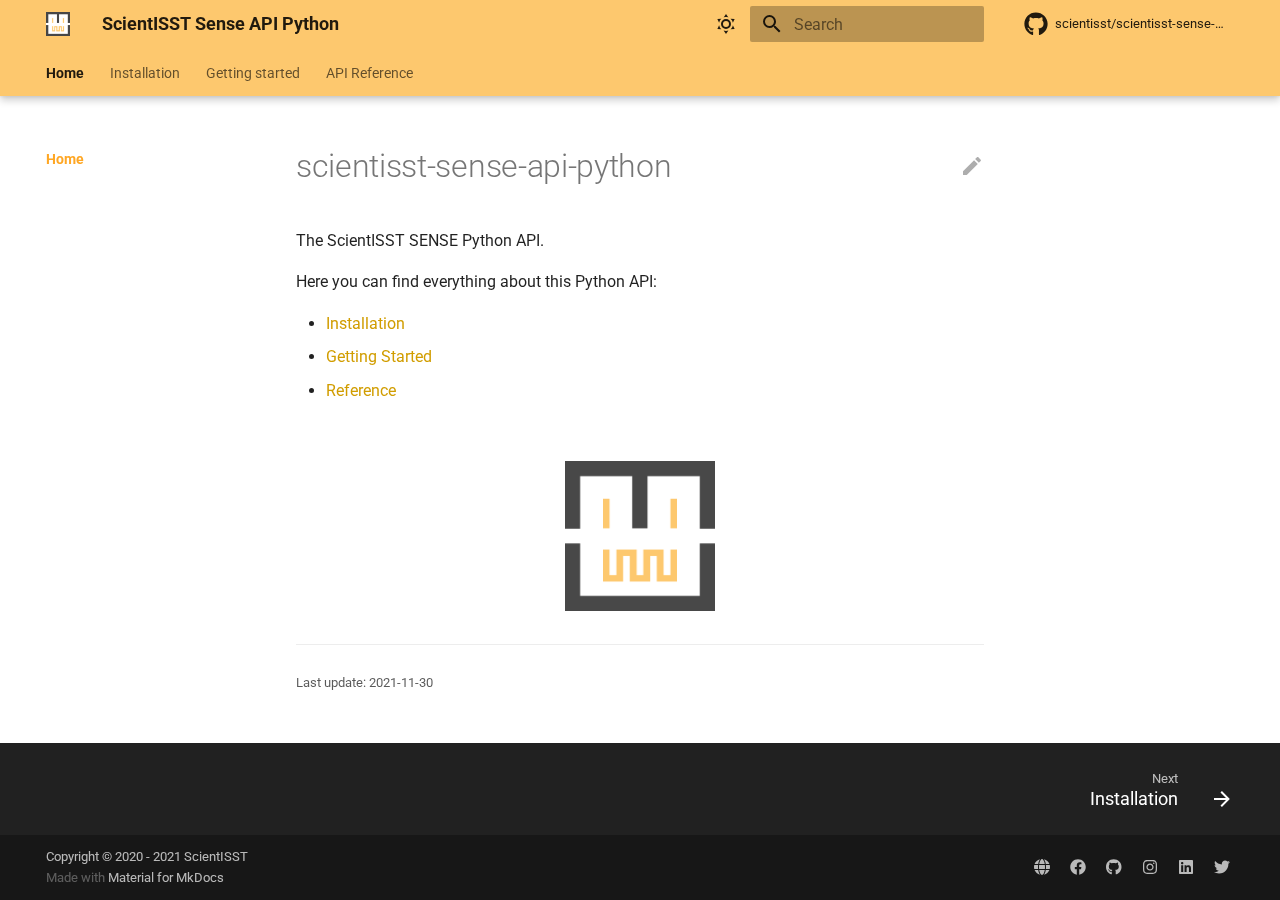
==== commit dcb66b90: "deploy: 4b304fe0ea0d773cc64ab3de8a86b6f0cde45d2f" ====
--- a/index.html
+++ b/index.html
@@ -9,7 +9,7 @@
       
       
       <link rel="icon" href="img/favicon.ico">
-      <meta name="generator" content="mkdocs-1.3.0, mkdocs-material-8.2.16">
+      <meta name="generator" content="mkdocs-1.3.0, mkdocs-material-8.3.2">
     
     
       
@@ -17,11 +17,12 @@
       
     
     
-      <link rel="stylesheet" href="assets/stylesheets/main.1c3799f8.min.css">
-      
-        
-        <link rel="stylesheet" href="assets/stylesheets/palette.cc9b2e1e.min.css">
-        
+      <link rel="stylesheet" href="assets/stylesheets/main.5d38496d.min.css">
+      
+        
+        <link rel="stylesheet" href="assets/stylesheets/palette.cbb835fc.min.css">
+        
+      
       
     
     
@@ -546,6 +547,7 @@
 
               
             </article>
+            
           </div>
         </div>
         
@@ -553,7 +555,8 @@
       
         <footer class="md-footer">
   
-    <nav class="md-footer__inner md-grid" aria-label="Footer">
+    
+    <nav class="md-footer__inner md-grid" aria-label="Footer" >
       
       
         
@@ -655,10 +658,10 @@
     <div class="md-dialog" data-md-component="dialog">
       <div class="md-dialog__inner md-typeset"></div>
     </div>
-    <script id="__config" type="application/json">{"base": ".", "features": ["navigation.tabs", "navigation.tabs.sticky", "navigation.sections"], "search": "assets/javascripts/workers/search.2a1c317c.min.js", "translations": {"clipboard.copied": "Copied to clipboard", "clipboard.copy": "Copy to clipboard", "search.config.lang": "en", "search.config.pipeline": "trimmer, stopWordFilter", "search.config.separator": "[\\s\\-]+", "search.placeholder": "Search", "search.result.more.one": "1 more on this page", "search.result.more.other": "# more on this page", "search.result.none": "No matching documents", "search.result.one": "1 matching document", "search.result.other": "# matching documents", "search.result.placeholder": "Type to start searching", "search.result.term.missing": "Missing", "select.version.title": "Select version"}}</script>
-    
-    
-      <script src="assets/javascripts/bundle.3a4b43e5.min.js"></script>
+    <script id="__config" type="application/json">{"base": ".", "features": ["navigation.tabs", "navigation.tabs.sticky", "navigation.sections"], "search": "assets/javascripts/workers/search.b028fd86.min.js", "translations": {"clipboard.copied": "Copied to clipboard", "clipboard.copy": "Copy to clipboard", "search.config.lang": "en", "search.config.pipeline": "trimmer, stopWordFilter", "search.config.separator": "[\\s\\-]+", "search.placeholder": "Search", "search.result.more.one": "1 more on this page", "search.result.more.other": "# more on this page", "search.result.none": "No matching documents", "search.result.one": "1 matching document", "search.result.other": "# matching documents", "search.result.placeholder": "Type to start searching", "search.result.term.missing": "Missing", "select.version.title": "Select version"}}</script>
+    
+    
+      <script src="assets/javascripts/bundle.7f366e99.min.js"></script>
       
     
   </body>
--- a/assets/stylesheets/main.5d38496d.min.css
+++ b/assets/stylesheets/main.5d38496d.min.css
@@ -0,0 +1 @@
+@charset "UTF-8";html{-webkit-text-size-adjust:none;-moz-text-size-adjust:none;-ms-text-size-adjust:none;text-size-adjust:none;box-sizing:border-box}*,:after,:before{box-sizing:inherit}@media (prefers-reduced-motion){*,:after,:before{transition:none!important}}body{margin:0}a,button,input,label{-webkit-tap-highlight-color:transparent}a{color:inherit;text-decoration:none}hr{border:0;box-sizing:initial;display:block;height:.05rem;overflow:visible;padding:0}small{font-size:80%}sub,sup{line-height:1em}img{border-style:none}table{border-collapse:initial;border-spacing:0}td,th{font-weight:400;vertical-align:top}button{background:transparent;border:0;font-family:inherit;font-size:inherit;margin:0;padding:0}input{border:0;outline:none}:root,[data-md-color-scheme=default]{--md-default-fg-color:rgba(0,0,0,.87);--md-default-fg-color--light:rgba(0,0,0,.54);--md-default-fg-color--lighter:rgba(0,0,0,.32);--md-default-fg-color--lightest:rgba(0,0,0,.07);--md-default-bg-color:#fff;--md-default-bg-color--light:hsla(0,0%,100%,.7);--md-default-bg-color--lighter:hsla(0,0%,100%,.3);--md-default-bg-color--lightest:hsla(0,0%,100%,.12);--md-primary-fg-color:#4051b5;--md-primary-fg-color--light:#5d6cc0;--md-primary-fg-color--dark:#303fa1;--md-primary-bg-color:#fff;--md-primary-bg-color--light:hsla(0,0%,100%,.7);--md-accent-fg-color:#526cfe;--md-accent-fg-color--transparent:rgba(82,108,254,.1);--md-accent-bg-color:#fff;--md-accent-bg-color--light:hsla(0,0%,100%,.7);--md-code-fg-color:#36464e;--md-code-bg-color:#f5f5f5;--md-code-hl-color:rgba(255,255,0,.5);--md-code-hl-number-color:#d52a2a;--md-code-hl-special-color:#db1457;--md-code-hl-function-color:#a846b9;--md-code-hl-constant-color:#6e59d9;--md-code-hl-keyword-color:#3f6ec6;--md-code-hl-string-color:#1c7d4d;--md-code-hl-name-color:var(--md-code-fg-color);--md-code-hl-operator-color:var(--md-default-fg-color--light);--md-code-hl-punctuation-color:var(--md-default-fg-color--light);--md-code-hl-comment-color:var(--md-default-fg-color--light);--md-code-hl-generic-color:var(--md-default-fg-color--light);--md-code-hl-variable-color:var(--md-default-fg-color--light);--md-typeset-color:var(--md-default-fg-color);--md-typeset-a-color:var(--md-primary-fg-color);--md-typeset-mark-color:rgba(255,255,0,.5);--md-typeset-del-color:rgba(245,80,61,.15);--md-typeset-ins-color:rgba(11,213,112,.15);--md-typeset-kbd-color:#fafafa;--md-typeset-kbd-accent-color:#fff;--md-typeset-kbd-border-color:#b8b8b8;--md-typeset-table-color:rgba(0,0,0,.12);--md-admonition-fg-color:var(--md-default-fg-color);--md-admonition-bg-color:var(--md-default-bg-color);--md-footer-fg-color:#fff;--md-footer-fg-color--light:hsla(0,0%,100%,.7);--md-footer-fg-color--lighter:hsla(0,0%,100%,.3);--md-footer-bg-color:rgba(0,0,0,.87);--md-footer-bg-color--dark:rgba(0,0,0,.32);--md-shadow-z1:0 0.2rem 0.5rem rgba(0,0,0,.05),0 0 0.05rem rgba(0,0,0,.1);--md-shadow-z2:0 0.2rem 0.5rem rgba(0,0,0,.1),0 0 0.05rem rgba(0,0,0,.25);--md-shadow-z3:0 0.2rem 0.5rem rgba(0,0,0,.2),0 0 0.05rem rgba(0,0,0,.35)}.md-icon svg{fill:currentcolor;display:block;height:1.2rem;width:1.2rem}body{-webkit-font-smoothing:antialiased;-moz-osx-font-smoothing:grayscale;--md-text-font-family:var(--md-text-font,_),-apple-system,BlinkMacSystemFont,Helvetica,Arial,sans-serif;--md-code-font-family:var(--md-code-font,_),SFMono-Regular,Consolas,Menlo,monospace}body,input{font-feature-settings:"kern","liga";font-family:var(--md-text-font-family)}body,code,input,kbd,pre{color:var(--md-typeset-color)}code,kbd,pre{font-feature-settings:"kern";font-family:var(--md-code-font-family)}:root{--md-typeset-table-sort-icon:url('data:image/svg+xml;charset=utf-8,<svg xmlns="http://www.w3.org/2000/svg" viewBox="0 0 24 24"><path d="m18 21-4-4h3V7h-3l4-4 4 4h-3v10h3M2 19v-2h10v2M2 13v-2h7v2M2 7V5h4v2H2Z"/></svg>');--md-typeset-table-sort-icon--asc:url('data:image/svg+xml;charset=utf-8,<svg xmlns="http://www.w3.org/2000/svg" viewBox="0 0 24 24"><path d="M19 17h3l-4 4-4-4h3V3h2M2 17h10v2H2M6 5v2H2V5m0 6h7v2H2v-2Z"/></svg>');--md-typeset-table-sort-icon--desc:url('data:image/svg+xml;charset=utf-8,<svg xmlns="http://www.w3.org/2000/svg" viewBox="0 0 24 24"><path d="M19 7h3l-4-4-4 4h3v14h2M2 17h10v2H2M6 5v2H2V5m0 6h7v2H2v-2Z"/></svg>')}.md-typeset{-webkit-print-color-adjust:exact;color-adjust:exact;font-size:.8rem;line-height:1.6}@media print{.md-typeset{font-size:.68rem}}.md-typeset blockquote,.md-typeset dl,.md-typeset figure,.md-typeset ol,.md-typeset pre,.md-typeset ul{margin-bottom:1em;margin-top:1em}.md-typeset h1{color:var(--md-default-fg-color--light);font-size:2em;line-height:1.3;margin:0 0 1.25em}.md-typeset h1,.md-typeset h2{font-weight:300;letter-spacing:-.01em}.md-typeset h2{font-size:1.5625em;line-height:1.4;margin:1.6em 0 .64em}.md-typeset h3{font-size:1.25em;font-weight:400;letter-spacing:-.01em;line-height:1.5;margin:1.6em 0 .8em}.md-typeset h2+h3{margin-top:.8em}.md-typeset h4{font-weight:700;letter-spacing:-.01em;margin:1em 0}.md-typeset h5,.md-typeset h6{color:var(--md-default-fg-color--light);font-size:.8em;font-weight:700;letter-spacing:-.01em;margin:1.25em 0}.md-typeset h5{text-transform:uppercase}.md-typeset hr{border-bottom:.05rem solid var(--md-default-fg-color--lightest);display:flow-root;margin:1.5em 0}.md-typeset a{color:var(--md-typeset-a-color);word-break:break-word}.md-typeset a,.md-typeset a:before{transition:color 125ms}.md-typeset a:focus,.md-typeset a:hover{color:var(--md-accent-fg-color)}.md-typeset a:focus code,.md-typeset a:hover code{background-color:var(--md-accent-fg-color--transparent)}.md-typeset a code{color:currentcolor;transition:background-color 125ms}.md-typeset a.focus-visible{outline-color:var(--md-accent-fg-color);outline-offset:.2rem}.md-typeset code,.md-typeset kbd,.md-typeset pre{color:var(--md-code-fg-color);direction:ltr}@media print{.md-typeset code,.md-typeset kbd,.md-typeset pre{white-space:pre-wrap}}.md-typeset code{background-color:var(--md-code-bg-color);border-radius:.1rem;-webkit-box-decoration-break:clone;box-decoration-break:clone;font-size:.85em;padding:0 .2941176471em;word-break:break-word}.md-typeset code:not(.focus-visible){-webkit-tap-highlight-color:transparent;outline:none}.md-typeset pre{display:flow-root;line-height:1.4;position:relative}.md-typeset pre>code{-webkit-box-decoration-break:slice;box-decoration-break:slice;box-shadow:none;display:block;margin:0;outline-color:var(--md-accent-fg-color);overflow:auto;padding:.7720588235em 1.1764705882em;scrollbar-color:var(--md-default-fg-color--lighter) transparent;scrollbar-width:thin;touch-action:auto;word-break:normal}.md-typeset pre>code:hover{scrollbar-color:var(--md-accent-fg-color) transparent}.md-typeset pre>code::-webkit-scrollbar{height:.2rem;width:.2rem}.md-typeset pre>code::-webkit-scrollbar-thumb{background-color:var(--md-default-fg-color--lighter)}.md-typeset pre>code::-webkit-scrollbar-thumb:hover{background-color:var(--md-accent-fg-color)}.md-typeset kbd{background-color:var(--md-typeset-kbd-color);border-radius:.1rem;box-shadow:0 .1rem 0 .05rem var(--md-typeset-kbd-border-color),0 .1rem 0 var(--md-typeset-kbd-border-color),0 -.1rem .2rem var(--md-typeset-kbd-accent-color) inset;color:var(--md-default-fg-color);display:inline-block;font-size:.75em;padding:0 .6666666667em;vertical-align:text-top;word-break:break-word}.md-typeset mark{background-color:var(--md-typeset-mark-color);-webkit-box-decoration-break:clone;box-decoration-break:clone;color:inherit;word-break:break-word}.md-typeset abbr{border-bottom:.05rem dotted var(--md-default-fg-color--light);cursor:help;text-decoration:none}@media (hover:none){.md-typeset abbr{position:relative}.md-typeset abbr[title]:-webkit-any(:focus,:hover):after{background-color:var(--md-default-fg-color);border-radius:.1rem;box-shadow:var(--md-shadow-z3);color:var(--md-default-bg-color);content:attr(title);display:inline-block;font-size:.7rem;margin-top:2em;max-width:80%;min-width:-webkit-max-content;min-width:max-content;padding:.2rem .3rem;position:absolute;width:auto}.md-typeset abbr[title]:-moz-any(:focus,:hover):after{background-color:var(--md-default-fg-color);border-radius:.1rem;box-shadow:var(--md-shadow-z3);color:var(--md-default-bg-color);content:attr(title);display:inline-block;font-size:.7rem;margin-top:2em;max-width:80%;min-width:-moz-max-content;min-width:max-content;padding:.2rem .3rem;position:absolute;width:auto}[dir=ltr] .md-typeset abbr[title]:-webkit-any(:focus,:hover):after{left:0}[dir=ltr] .md-typeset abbr[title]:-moz-any(:focus,:hover):after{left:0}[dir=ltr] .md-typeset abbr[title]:is(:focus,:hover):after{left:0}[dir=rtl] .md-typeset abbr[title]:-webkit-any(:focus,:hover):after{right:0}[dir=rtl] .md-typeset abbr[title]:-moz-any(:focus,:hover):after{right:0}[dir=rtl] .md-typeset abbr[title]:is(:focus,:hover):after{right:0}.md-typeset abbr[title]:is(:focus,:hover):after{background-color:var(--md-default-fg-color);border-radius:.1rem;box-shadow:var(--md-shadow-z3);color:var(--md-default-bg-color);content:attr(title);display:inline-block;font-size:.7rem;margin-top:2em;max-width:80%;min-width:-webkit-max-content;min-width:-moz-max-content;min-width:max-content;padding:.2rem .3rem;position:absolute;width:auto}}.md-typeset small{opacity:.75}[dir=ltr] .md-typeset sub,[dir=ltr] .md-typeset sup{margin-left:.078125em}[dir=rtl] .md-typeset sub,[dir=rtl] .md-typeset sup{margin-right:.078125em}[dir=ltr] .md-typeset blockquote{padding-left:.6rem}[dir=rtl] .md-typeset blockquote{padding-right:.6rem}[dir=ltr] .md-typeset blockquote{border-left:.2rem solid var(--md-default-fg-color--lighter)}[dir=rtl] .md-typeset blockquote{border-right:.2rem solid var(--md-default-fg-color--lighter)}.md-typeset blockquote{color:var(--md-default-fg-color--light);margin-left:0;margin-right:0}.md-typeset ul{list-style-type:disc}[dir=ltr] .md-typeset ol,[dir=ltr] .md-typeset ul{margin-left:.625em}[dir=rtl] .md-typeset ol,[dir=rtl] .md-typeset ul{margin-right:.625em}.md-typeset ol,.md-typeset ul{padding:0}.md-typeset ol:not([hidden]),.md-typeset ul:not([hidden]){display:flow-root}.md-typeset ol ol,.md-typeset ul ol{list-style-type:lower-alpha}.md-typeset ol ol ol,.md-typeset ul ol ol{list-style-type:lower-roman}[dir=ltr] .md-typeset ol li,[dir=ltr] .md-typeset ul li{margin-left:1.25em}[dir=rtl] .md-typeset ol li,[dir=rtl] .md-typeset ul li{margin-right:1.25em}.md-typeset ol li,.md-typeset ul li{margin-bottom:.5em}.md-typeset ol li blockquote,.md-typeset ol li p,.md-typeset ul li blockquote,.md-typeset ul li p{margin:.5em 0}.md-typeset ol li:last-child,.md-typeset ul li:last-child{margin-bottom:0}.md-typeset ol li :-webkit-any(ul,ol),.md-typeset ul li :-webkit-any(ul,ol){margin-bottom:.5em;margin-top:.5em}.md-typeset ol li :-moz-any(ul,ol),.md-typeset ul li :-moz-any(ul,ol){margin-bottom:.5em;margin-top:.5em}[dir=ltr] .md-typeset ol li :-webkit-any(ul,ol),[dir=ltr] .md-typeset ul li :-webkit-any(ul,ol){margin-left:.625em}[dir=ltr] .md-typeset ol li :-moz-any(ul,ol),[dir=ltr] .md-typeset ul li :-moz-any(ul,ol){margin-left:.625em}[dir=ltr] .md-typeset ol li :is(ul,ol),[dir=ltr] .md-typeset ul li :is(ul,ol){margin-left:.625em}[dir=rtl] .md-typeset ol li :-webkit-any(ul,ol),[dir=rtl] .md-typeset ul li :-webkit-any(ul,ol){margin-right:.625em}[dir=rtl] .md-typeset ol li :-moz-any(ul,ol),[dir=rtl] .md-typeset ul li :-moz-any(ul,ol){margin-right:.625em}[dir=rtl] .md-typeset ol li :is(ul,ol),[dir=rtl] .md-typeset ul li :is(ul,ol){margin-right:.625em}.md-typeset ol li :is(ul,ol),.md-typeset ul li :is(ul,ol){margin-bottom:.5em;margin-top:.5em}[dir=ltr] .md-typeset dd{margin-left:1.875em}[dir=rtl] .md-typeset dd{margin-right:1.875em}.md-typeset dd{margin-bottom:1.5em;margin-top:1em}.md-typeset img,.md-typeset svg{height:auto;max-width:100%}.md-typeset img[align=left],.md-typeset svg[align=left]{margin:1em 1em 1em 0}.md-typeset img[align=right],.md-typeset svg[align=right]{margin:1em 0 1em 1em}.md-typeset img[align]:only-child,.md-typeset svg[align]:only-child{margin-top:0}.md-typeset img[src$="#gh-dark-mode-only"],.md-typeset img[src$="#only-dark"]{display:none}.md-typeset figure{display:flow-root;margin:1em auto;max-width:100%;text-align:center;width:-webkit-fit-content;width:-moz-fit-content;width:fit-content}.md-typeset figure img{display:block}.md-typeset figcaption{font-style:italic;margin:1em auto;max-width:24rem}.md-typeset iframe{max-width:100%}.md-typeset table:not([class]){background-color:var(--md-default-bg-color);border:.05rem solid var(--md-typeset-table-color);border-radius:.1rem;display:inline-block;font-size:.64rem;max-width:100%;overflow:auto;touch-action:auto}@media print{.md-typeset table:not([class]){display:table}}.md-typeset table:not([class])+*{margin-top:1.5em}.md-typeset table:not([class]) :-webkit-any(th,td)>:first-child{margin-top:0}.md-typeset table:not([class]) :-moz-any(th,td)>:first-child{margin-top:0}.md-typeset table:not([class]) :is(th,td)>:first-child{margin-top:0}.md-typeset table:not([class]) :-webkit-any(th,td)>:last-child{margin-bottom:0}.md-typeset table:not([class]) :-moz-any(th,td)>:last-child{margin-bottom:0}.md-typeset table:not([class]) :is(th,td)>:last-child{margin-bottom:0}.md-typeset table:not([class]) :-webkit-any(th,td):not([align]){text-align:left}.md-typeset table:not([class]) :-moz-any(th,td):not([align]){text-align:left}.md-typeset table:not([class]) :is(th,td):not([align]){text-align:left}[dir=rtl] .md-typeset table:not([class]) :-webkit-any(th,td):not([align]){text-align:right}[dir=rtl] .md-typeset table:not([class]) :-moz-any(th,td):not([align]){text-align:right}[dir=rtl] .md-typeset table:not([class]) :is(th,td):not([align]){text-align:right}.md-typeset table:not([class]) th{font-weight:700;min-width:5rem;padding:.9375em 1.25em;vertical-align:top}.md-typeset table:not([class]) th a{color:inherit}.md-typeset table:not([class]) td{border-top:.05rem solid var(--md-typeset-table-color);padding:.9375em 1.25em;vertical-align:top}.md-typeset table:not([class]) tbody tr{transition:background-color 125ms}.md-typeset table:not([class]) tbody tr:hover{background-color:rgba(0,0,0,.035);box-shadow:0 .05rem 0 var(--md-default-bg-color) inset}.md-typeset table:not([class]) a{word-break:normal}.md-typeset table th[role=columnheader]{cursor:pointer}[dir=ltr] .md-typeset table th[role=columnheader]:after{margin-left:.5em}[dir=rtl] .md-typeset table th[role=columnheader]:after{margin-right:.5em}.md-typeset table th[role=columnheader]:after{content:"";display:inline-block;height:1.2em;-webkit-mask-image:var(--md-typeset-table-sort-icon);mask-image:var(--md-typeset-table-sort-icon);-webkit-mask-repeat:no-repeat;mask-repeat:no-repeat;-webkit-mask-size:contain;mask-size:contain;transition:background-color 125ms;vertical-align:text-bottom;width:1.2em}.md-typeset table th[role=columnheader]:hover:after{background-color:var(--md-default-fg-color--lighter)}.md-typeset table th[role=columnheader][aria-sort=ascending]:after{background-color:var(--md-default-fg-color--light);-webkit-mask-image:var(--md-typeset-table-sort-icon--asc);mask-image:var(--md-typeset-table-sort-icon--asc)}.md-typeset table th[role=columnheader][aria-sort=descending]:after{background-color:var(--md-default-fg-color--light);-webkit-mask-image:var(--md-typeset-table-sort-icon--desc);mask-image:var(--md-typeset-table-sort-icon--desc)}.md-typeset__scrollwrap{margin:1em -.8rem;overflow-x:auto;touch-action:auto}.md-typeset__table{display:inline-block;margin-bottom:.5em;padding:0 .8rem}@media print{.md-typeset__table{display:block}}html .md-typeset__table table{display:table;margin:0;overflow:hidden;width:100%}@media screen and (max-width:44.9375em){.md-content__inner>pre{margin:1em -.8rem}.md-content__inner>pre code{border-radius:0}}.md-banner{background-color:var(--md-footer-bg-color);color:var(--md-footer-fg-color);overflow:auto}@media print{.md-banner{display:none}}.md-banner--warning{background:var(--md-typeset-mark-color);color:var(--md-default-fg-color)}.md-banner__inner{font-size:.7rem;margin:.6rem auto;padding:0 .8rem}html{font-size:125%;height:100%;overflow-x:hidden}@media screen and (min-width:100em){html{font-size:137.5%}}@media screen and (min-width:125em){html{font-size:150%}}body{background-color:var(--md-default-bg-color);display:flex;flex-direction:column;font-size:.5rem;min-height:100%;position:relative;width:100%}@media print{body{display:block}}@media screen and (max-width:59.9375em){body[data-md-scrolllock]{position:fixed}}.md-grid{margin-left:auto;margin-right:auto;max-width:61rem}.md-container{display:flex;flex-direction:column;flex-grow:1}@media print{.md-container{display:block}}.md-main{flex-grow:1}.md-main__inner{display:flex;height:100%;margin-top:1.5rem}.md-ellipsis{overflow:hidden;text-overflow:ellipsis;white-space:nowrap}.md-toggle{display:none}.md-option{height:0;opacity:0;position:absolute;width:0}.md-option:checked+label:not([hidden]){display:block}.md-option.focus-visible+label{outline-color:var(--md-accent-fg-color);outline-style:auto}.md-skip{background-color:var(--md-default-fg-color);border-radius:.1rem;color:var(--md-default-bg-color);font-size:.64rem;margin:.5rem;opacity:0;outline-color:var(--md-accent-fg-color);padding:.3rem .5rem;position:fixed;transform:translateY(.4rem);z-index:-1}.md-skip:focus{opacity:1;transform:translateY(0);transition:transform .25s cubic-bezier(.4,0,.2,1),opacity 175ms 75ms;z-index:10}@page{margin:25mm}:root{--md-clipboard-icon:url('data:image/svg+xml;charset=utf-8,<svg xmlns="http://www.w3.org/2000/svg" viewBox="0 0 24 24"><path d="M19 21H8V7h11m0-2H8a2 2 0 0 0-2 2v14a2 2 0 0 0 2 2h11a2 2 0 0 0 2-2V7a2 2 0 0 0-2-2m-3-4H4a2 2 0 0 0-2 2v14h2V3h12V1Z"/></svg>')}.md-clipboard{border-radius:.1rem;color:var(--md-default-fg-color--lightest);cursor:pointer;height:1.5em;outline-color:var(--md-accent-fg-color);outline-offset:.1rem;position:absolute;right:.5em;top:.5em;transition:color .25s;width:1.5em;z-index:1}@media print{.md-clipboard{display:none}}.md-clipboard:not(.focus-visible){-webkit-tap-highlight-color:transparent;outline:none}:hover>.md-clipboard{color:var(--md-default-fg-color--light)}.md-clipboard:-webkit-any(:focus,:hover){color:var(--md-accent-fg-color)}.md-clipboard:-moz-any(:focus,:hover){color:var(--md-accent-fg-color)}.md-clipboard:is(:focus,:hover){color:var(--md-accent-fg-color)}.md-clipboard:after{background-color:currentcolor;content:"";display:block;height:1.125em;margin:0 auto;-webkit-mask-image:var(--md-clipboard-icon);mask-image:var(--md-clipboard-icon);-webkit-mask-repeat:no-repeat;mask-repeat:no-repeat;-webkit-mask-size:contain;mask-size:contain;width:1.125em}.md-clipboard--inline{cursor:pointer}.md-clipboard--inline code{transition:color .25s,background-color .25s}.md-clipboard--inline:-webkit-any(:focus,:hover) code{background-color:var(--md-accent-fg-color--transparent);color:var(--md-accent-fg-color)}.md-clipboard--inline:-moz-any(:focus,:hover) code{background-color:var(--md-accent-fg-color--transparent);color:var(--md-accent-fg-color)}.md-clipboard--inline:is(:focus,:hover) code{background-color:var(--md-accent-fg-color--transparent);color:var(--md-accent-fg-color)}.md-content{flex-grow:1;min-width:0}.md-content__inner{margin:0 .8rem 1.2rem;padding-top:.6rem}@media screen and (min-width:76.25em){[dir=ltr] .md-sidebar--primary:not([hidden])~.md-content>.md-content__inner{margin-left:1.2rem}[dir=ltr] .md-sidebar--secondary:not([hidden])~.md-content>.md-content__inner,[dir=rtl] .md-sidebar--primary:not([hidden])~.md-content>.md-content__inner{margin-right:1.2rem}[dir=rtl] .md-sidebar--secondary:not([hidden])~.md-content>.md-content__inner{margin-left:1.2rem}}.md-content__inner:before{content:"";display:block;height:.4rem}.md-content__inner>:last-child{margin-bottom:0}[dir=ltr] .md-content__button{margin-left:.4rem}[dir=rtl] .md-content__button{margin-right:.4rem}.md-content__button{float:right;margin:.4rem 0;padding:0}@media print{.md-content__button{display:none}}[dir=rtl] .md-content__button{float:left}.md-typeset .md-content__button{color:var(--md-default-fg-color--lighter)}.md-content__button svg{display:inline;vertical-align:top}[dir=rtl] .md-content__button svg{transform:scaleX(-1)}[dir=ltr] .md-dialog{right:.8rem}[dir=rtl] .md-dialog{left:.8rem}.md-dialog{background-color:var(--md-default-fg-color);border-radius:.1rem;bottom:.8rem;box-shadow:var(--md-shadow-z3);min-width:11.1rem;opacity:0;padding:.4rem .6rem;pointer-events:none;position:fixed;transform:translateY(100%);transition:transform 0ms .4s,opacity .4s;z-index:4}@media print{.md-dialog{display:none}}.md-dialog--active{opacity:1;pointer-events:auto;transform:translateY(0);transition:transform .4s cubic-bezier(.075,.85,.175,1),opacity .4s}.md-dialog__inner{color:var(--md-default-bg-color);font-size:.7rem}.md-footer{background-color:var(--md-footer-bg-color);color:var(--md-footer-fg-color)}@media print{.md-footer{display:none}}.md-footer__inner{justify-content:space-between;overflow:auto;padding:.2rem}.md-footer__inner:not([hidden]){display:flex}.md-footer__link{display:flex;flex-grow:0.01;outline-color:var(--md-accent-fg-color);overflow:hidden;padding-bottom:.4rem;padding-top:1.4rem;transition:opacity .25s}.md-footer__link:-webkit-any(:focus,:hover){opacity:.7}.md-footer__link:-moz-any(:focus,:hover){opacity:.7}.md-footer__link:is(:focus,:hover){opacity:.7}[dir=rtl] .md-footer__link svg{transform:scaleX(-1)}@media screen and (max-width:44.9375em){.md-footer__link--prev .md-footer__title{display:none}}[dir=ltr] .md-footer__link--next{margin-left:auto}[dir=rtl] .md-footer__link--next{margin-right:auto}.md-footer__link--next{text-align:right}[dir=rtl] .md-footer__link--next{text-align:left}.md-footer__title{flex-grow:1;font-size:.9rem;line-height:2.4rem;max-width:calc(100% - 2.4rem);padding:0 1rem;position:relative;white-space:nowrap}.md-footer__button{margin:.2rem;padding:.4rem}.md-footer__direction{font-size:.64rem;left:0;margin-top:-1rem;opacity:.7;padding:0 1rem;position:absolute;right:0}.md-footer-meta{background-color:var(--md-footer-bg-color--dark)}.md-footer-meta__inner{display:flex;flex-wrap:wrap;justify-content:space-between;padding:.2rem}html .md-footer-meta.md-typeset a{color:var(--md-footer-fg-color--light)}html .md-footer-meta.md-typeset a:-webkit-any(:focus,:hover){color:var(--md-footer-fg-color)}html .md-footer-meta.md-typeset a:-moz-any(:focus,:hover){color:var(--md-footer-fg-color)}html .md-footer-meta.md-typeset a:is(:focus,:hover){color:var(--md-footer-fg-color)}.md-copyright{color:var(--md-footer-fg-color--lighter);font-size:.64rem;margin:auto .6rem;padding:.4rem 0;width:100%}@media screen and (min-width:45em){.md-copyright{width:auto}}.md-copyright__highlight{color:var(--md-footer-fg-color--light)}.md-social{margin:0 .4rem;padding:.2rem 0 .6rem}@media screen and (min-width:45em){.md-social{padding:.6rem 0}}.md-social__link{display:inline-block;height:1.6rem;text-align:center;width:1.6rem}.md-social__link:before{line-height:1.9}.md-social__link svg{fill:currentcolor;max-height:.8rem;vertical-align:-25%}.md-typeset .md-button{border:.1rem solid;border-radius:.1rem;color:var(--md-primary-fg-color);cursor:pointer;display:inline-block;font-weight:700;padding:.625em 2em;transition:color 125ms,background-color 125ms,border-color 125ms}.md-typeset .md-button--primary{background-color:var(--md-primary-fg-color);border-color:var(--md-primary-fg-color);color:var(--md-primary-bg-color)}.md-typeset .md-button:-webkit-any(:focus,:hover){background-color:var(--md-accent-fg-color);border-color:var(--md-accent-fg-color);color:var(--md-accent-bg-color)}.md-typeset .md-button:-moz-any(:focus,:hover){background-color:var(--md-accent-fg-color);border-color:var(--md-accent-fg-color);color:var(--md-accent-bg-color)}.md-typeset .md-button:is(:focus,:hover){background-color:var(--md-accent-fg-color);border-color:var(--md-accent-fg-color);color:var(--md-accent-bg-color)}[dir=ltr] .md-typeset .md-input{border-top-left-radius:.1rem}[dir=ltr] .md-typeset .md-input,[dir=rtl] .md-typeset .md-input{border-top-right-radius:.1rem}[dir=rtl] .md-typeset .md-input{border-top-left-radius:.1rem}.md-typeset .md-input{border-bottom:.1rem solid var(--md-default-fg-color--lighter);box-shadow:var(--md-shadow-z1);font-size:.8rem;height:1.8rem;padding:0 .6rem;transition:border .25s,box-shadow .25s}.md-typeset .md-input:-webkit-any(:focus,:hover){border-bottom-color:var(--md-accent-fg-color);box-shadow:var(--md-shadow-z2)}.md-typeset .md-input:-moz-any(:focus,:hover){border-bottom-color:var(--md-accent-fg-color);box-shadow:var(--md-shadow-z2)}.md-typeset .md-input:is(:focus,:hover){border-bottom-color:var(--md-accent-fg-color);box-shadow:var(--md-shadow-z2)}.md-typeset .md-input--stretch{width:100%}.md-header{background-color:var(--md-primary-fg-color);box-shadow:0 0 .2rem transparent,0 .2rem .4rem transparent;color:var(--md-primary-bg-color);left:0;position:-webkit-sticky;position:sticky;right:0;top:0;z-index:4}@media print{.md-header{display:none}}.md-header--shadow{box-shadow:0 0 .2rem rgba(0,0,0,.1),0 .2rem .4rem rgba(0,0,0,.2);transition:transform .25s cubic-bezier(.1,.7,.1,1),box-shadow .25s}.md-header--hidden{transform:translateY(-100%);transition:transform .25s cubic-bezier(.8,0,.6,1),box-shadow .25s}.md-header__inner{align-items:center;display:flex;padding:0 .2rem}.md-header__button{color:currentcolor;cursor:pointer;margin:.2rem;outline-color:var(--md-accent-fg-color);padding:.4rem;position:relative;transition:opacity .25s;vertical-align:middle;z-index:1}.md-header__button:hover{opacity:.7}.md-header__button:not([hidden]){display:inline-block}.md-header__button:not(.focus-visible){-webkit-tap-highlight-color:transparent;outline:none}.md-header__button.md-logo{margin:.2rem;padding:.4rem}@media screen and (max-width:76.1875em){.md-header__button.md-logo{display:none}}.md-header__button.md-logo :-webkit-any(img,svg){fill:currentcolor;display:block;height:1.2rem;width:auto}.md-header__button.md-logo :-moz-any(img,svg){fill:currentcolor;display:block;height:1.2rem;width:auto}.md-header__button.md-logo :is(img,svg){fill:currentcolor;display:block;height:1.2rem;width:auto}@media screen and (min-width:60em){.md-header__button[for=__search]{display:none}}.no-js .md-header__button[for=__search]{display:none}[dir=rtl] .md-header__button[for=__search] svg{transform:scaleX(-1)}@media screen and (min-width:76.25em){.md-header__button[for=__drawer]{display:none}}.md-header__topic{display:flex;max-width:100%;position:absolute;transition:transform .4s cubic-bezier(.1,.7,.1,1),opacity .15s;white-space:nowrap}.md-header__topic+.md-header__topic{opacity:0;pointer-events:none;transform:translateX(1.25rem);transition:transform .4s cubic-bezier(1,.7,.1,.1),opacity .15s;z-index:-1}[dir=rtl] .md-header__topic+.md-header__topic{transform:translateX(-1.25rem)}.md-header__topic:first-child{font-weight:700}[dir=ltr] .md-header__title{margin-right:.4rem}[dir=rtl] .md-header__title{margin-left:.4rem}[dir=ltr] .md-header__title{margin-left:1rem}[dir=rtl] .md-header__title{margin-right:1rem}.md-header__title{flex-grow:1;font-size:.9rem;height:2.4rem;line-height:2.4rem}.md-header__title--active .md-header__topic{opacity:0;pointer-events:none;transform:translateX(-1.25rem);transition:transform .4s cubic-bezier(1,.7,.1,.1),opacity .15s;z-index:-1}[dir=rtl] .md-header__title--active .md-header__topic{transform:translateX(1.25rem)}.md-header__title--active .md-header__topic+.md-header__topic{opacity:1;pointer-events:auto;transform:translateX(0);transition:transform .4s cubic-bezier(.1,.7,.1,1),opacity .15s;z-index:0}.md-header__title>.md-header__ellipsis{height:100%;position:relative;width:100%}.md-header__option{display:flex;flex-shrink:0;max-width:100%;transition:max-width 0ms .25s,opacity .25s .25s;white-space:nowrap}[data-md-toggle=search]:checked~.md-header .md-header__option{max-width:0;opacity:0;transition:max-width 0ms,opacity 0ms}.md-header__source{display:none}@media screen and (min-width:60em){[dir=ltr] .md-header__source{margin-left:1rem}[dir=rtl] .md-header__source{margin-right:1rem}.md-header__source{display:block;max-width:11.7rem;width:11.7rem}}@media screen and (min-width:76.25em){[dir=ltr] .md-header__source{margin-left:1.4rem}[dir=rtl] .md-header__source{margin-right:1.4rem}}:root{--md-nav-icon--prev:url('data:image/svg+xml;charset=utf-8,<svg xmlns="http://www.w3.org/2000/svg" viewBox="0 0 24 24"><path d="M20 11v2H8l5.5 5.5-1.42 1.42L4.16 12l7.92-7.92L13.5 5.5 8 11h12Z"/></svg>');--md-nav-icon--next:url('data:image/svg+xml;charset=utf-8,<svg xmlns="http://www.w3.org/2000/svg" viewBox="0 0 24 24"><path d="M8.59 16.58 13.17 12 8.59 7.41 10 6l6 6-6 6-1.41-1.42Z"/></svg>');--md-toc-icon:url('data:image/svg+xml;charset=utf-8,<svg xmlns="http://www.w3.org/2000/svg" viewBox="0 0 24 24"><path d="M3 9h14V7H3v2m0 4h14v-2H3v2m0 4h14v-2H3v2m16 0h2v-2h-2v2m0-10v2h2V7h-2m0 6h2v-2h-2v2Z"/></svg>')}.md-nav{font-size:.7rem;line-height:1.3}.md-nav__title{display:block;font-weight:700;overflow:hidden;padding:0 .6rem;text-overflow:ellipsis}.md-nav__title .md-nav__button{display:none}.md-nav__title .md-nav__button img{height:100%;width:auto}.md-nav__title .md-nav__button.md-logo :-webkit-any(img,svg){fill:currentcolor;display:block;height:2.4rem;max-width:100%;object-fit:contain;width:auto}.md-nav__title .md-nav__button.md-logo :-moz-any(img,svg){fill:currentcolor;display:block;height:2.4rem;max-width:100%;object-fit:contain;width:auto}.md-nav__title .md-nav__button.md-logo :is(img,svg){fill:currentcolor;display:block;height:2.4rem;max-width:100%;object-fit:contain;width:auto}.md-nav__list{list-style:none;margin:0;padding:0}.md-nav__item{padding:0 .6rem}[dir=ltr] .md-nav__item .md-nav__item{padding-right:0}[dir=rtl] .md-nav__item .md-nav__item{padding-left:0}.md-nav__link{align-items:center;cursor:pointer;display:flex;justify-content:space-between;margin-top:.625em;overflow:hidden;scroll-snap-align:start;text-overflow:ellipsis;transition:color 125ms}.md-nav__link--passed{color:var(--md-default-fg-color--light)}.md-nav__item .md-nav__link--active{color:var(--md-typeset-a-color)}.md-nav__item .md-nav__link--index [href]{width:100%}.md-nav__link:-webkit-any(:focus,:hover){color:var(--md-accent-fg-color)}.md-nav__link:-moz-any(:focus,:hover){color:var(--md-accent-fg-color)}.md-nav__link:is(:focus,:hover){color:var(--md-accent-fg-color)}.md-nav__link.focus-visible{outline-color:var(--md-accent-fg-color);outline-offset:.2rem}.md-nav--primary .md-nav__link[for=__toc]{display:none}.md-nav--primary .md-nav__link[for=__toc] .md-icon:after{background-color:currentcolor;display:block;height:100%;-webkit-mask-image:var(--md-toc-icon);mask-image:var(--md-toc-icon);width:100%}.md-nav--primary .md-nav__link[for=__toc]~.md-nav{display:none}.md-nav__link>*{cursor:pointer;display:flex}.md-nav__icon{flex-shrink:0}.md-nav__source{display:none}@media screen and (max-width:76.1875em){.md-nav--primary,.md-nav--primary .md-nav{background-color:var(--md-default-bg-color);display:flex;flex-direction:column;height:100%;left:0;position:absolute;right:0;top:0;z-index:1}.md-nav--primary :-webkit-any(.md-nav__title,.md-nav__item){font-size:.8rem;line-height:1.5}.md-nav--primary :-moz-any(.md-nav__title,.md-nav__item){font-size:.8rem;line-height:1.5}.md-nav--primary :is(.md-nav__title,.md-nav__item){font-size:.8rem;line-height:1.5}.md-nav--primary .md-nav__title{background-color:var(--md-default-fg-color--lightest);color:var(--md-default-fg-color--light);cursor:pointer;height:5.6rem;line-height:2.4rem;padding:3rem .8rem .2rem;position:relative;white-space:nowrap}[dir=ltr] .md-nav--primary .md-nav__title .md-nav__icon{left:.4rem}[dir=rtl] .md-nav--primary .md-nav__title .md-nav__icon{right:.4rem}.md-nav--primary .md-nav__title .md-nav__icon{display:block;height:1.2rem;margin:.2rem;position:absolute;top:.4rem;width:1.2rem}.md-nav--primary .md-nav__title .md-nav__icon:after{background-color:currentcolor;content:"";display:block;height:100%;-webkit-mask-image:var(--md-nav-icon--prev);mask-image:var(--md-nav-icon--prev);-webkit-mask-repeat:no-repeat;mask-repeat:no-repeat;-webkit-mask-size:contain;mask-size:contain;width:100%}.md-nav--primary .md-nav__title~.md-nav__list{background-color:var(--md-default-bg-color);box-shadow:0 .05rem 0 var(--md-default-fg-color--lightest) inset;overflow-y:auto;-ms-scroll-snap-type:y mandatory;scroll-snap-type:y mandatory;touch-action:pan-y}.md-nav--primary .md-nav__title~.md-nav__list>:first-child{border-top:0}.md-nav--primary .md-nav__title[for=__drawer]{background-color:var(--md-primary-fg-color);color:var(--md-primary-bg-color);font-weight:700}.md-nav--primary .md-nav__title .md-logo{display:block;left:.2rem;margin:.2rem;padding:.4rem;position:absolute;right:.2rem;top:.2rem}.md-nav--primary .md-nav__list{flex:1}.md-nav--primary .md-nav__item{border-top:.05rem solid var(--md-default-fg-color--lightest);padding:0}.md-nav--primary .md-nav__item--active>.md-nav__link{color:var(--md-typeset-a-color)}.md-nav--primary .md-nav__item--active>.md-nav__link:-webkit-any(:focus,:hover){color:var(--md-accent-fg-color)}.md-nav--primary .md-nav__item--active>.md-nav__link:-moz-any(:focus,:hover){color:var(--md-accent-fg-color)}.md-nav--primary .md-nav__item--active>.md-nav__link:is(:focus,:hover){color:var(--md-accent-fg-color)}.md-nav--primary .md-nav__link{margin-top:0;padding:.6rem .8rem}[dir=ltr] .md-nav--primary .md-nav__link .md-nav__icon{margin-right:-.2rem}[dir=rtl] .md-nav--primary .md-nav__link .md-nav__icon{margin-left:-.2rem}.md-nav--primary .md-nav__link .md-nav__icon{font-size:1.2rem;height:1.2rem;width:1.2rem}.md-nav--primary .md-nav__link .md-nav__icon:after{background-color:currentcolor;content:"";display:block;height:100%;-webkit-mask-image:var(--md-nav-icon--next);mask-image:var(--md-nav-icon--next);-webkit-mask-repeat:no-repeat;mask-repeat:no-repeat;-webkit-mask-size:contain;mask-size:contain;width:100%}[dir=rtl] .md-nav--primary .md-nav__icon:after{transform:scale(-1)}.md-nav--primary .md-nav--secondary .md-nav{background-color:initial;position:static}[dir=ltr] .md-nav--primary .md-nav--secondary .md-nav .md-nav__link{padding-left:1.4rem}[dir=rtl] .md-nav--primary .md-nav--secondary .md-nav .md-nav__link{padding-right:1.4rem}[dir=ltr] .md-nav--primary .md-nav--secondary .md-nav .md-nav .md-nav__link{padding-left:2rem}[dir=rtl] .md-nav--primary .md-nav--secondary .md-nav .md-nav .md-nav__link{padding-right:2rem}[dir=ltr] .md-nav--primary .md-nav--secondary .md-nav .md-nav .md-nav .md-nav__link{padding-left:2.6rem}[dir=rtl] .md-nav--primary .md-nav--secondary .md-nav .md-nav .md-nav .md-nav__link{padding-right:2.6rem}[dir=ltr] .md-nav--primary .md-nav--secondary .md-nav .md-nav .md-nav .md-nav .md-nav__link{padding-left:3.2rem}[dir=rtl] .md-nav--primary .md-nav--secondary .md-nav .md-nav .md-nav .md-nav .md-nav__link{padding-right:3.2rem}.md-nav--secondary{background-color:initial}.md-nav__toggle~.md-nav{display:flex;opacity:0;transform:translateX(100%);transition:transform .25s cubic-bezier(.8,0,.6,1),opacity 125ms 50ms}[dir=rtl] .md-nav__toggle~.md-nav{transform:translateX(-100%)}.md-nav__toggle:checked~.md-nav{opacity:1;transform:translateX(0);transition:transform .25s cubic-bezier(.4,0,.2,1),opacity 125ms 125ms}.md-nav__toggle:checked~.md-nav>.md-nav__list{-webkit-backface-visibility:hidden;backface-visibility:hidden}}@media screen and (max-width:59.9375em){.md-nav--primary .md-nav__link[for=__toc]{display:flex}.md-nav--primary .md-nav__link[for=__toc] .md-icon:after{content:""}.md-nav--primary .md-nav__link[for=__toc]+.md-nav__link{display:none}.md-nav--primary .md-nav__link[for=__toc]~.md-nav{display:flex}.md-nav__source{background-color:var(--md-primary-fg-color--dark);color:var(--md-primary-bg-color);display:block;padding:0 .2rem}}@media screen and (min-width:60em) and (max-width:76.1875em){.md-nav--integrated .md-nav__link[for=__toc]{display:flex}.md-nav--integrated .md-nav__link[for=__toc] .md-icon:after{content:""}.md-nav--integrated .md-nav__link[for=__toc]+.md-nav__link{display:none}.md-nav--integrated .md-nav__link[for=__toc]~.md-nav{display:flex}}@media screen and (min-width:60em){.md-nav--secondary .md-nav__title[for=__toc]{scroll-snap-align:start}.md-nav--secondary .md-nav__title .md-nav__icon{display:none}}@media screen and (min-width:76.25em){.md-nav{transition:max-height .25s cubic-bezier(.86,0,.07,1)}.md-nav--primary .md-nav__title[for=__drawer]{scroll-snap-align:start}.md-nav--primary .md-nav__title .md-nav__icon,.md-nav__toggle~.md-nav{display:none}.md-nav__toggle:-webkit-any(:checked,:indeterminate)~.md-nav{display:block}.md-nav__toggle:-moz-any(:checked,:indeterminate)~.md-nav{display:block}.md-nav__toggle:is(:checked,:indeterminate)~.md-nav{display:block}.md-nav__item--nested>.md-nav>.md-nav__title{display:none}.md-nav__item--section{display:block;margin:1.25em 0}.md-nav__item--section:last-child{margin-bottom:0}.md-nav__item--section>.md-nav__link{font-weight:700;pointer-events:none}.md-nav__item--section>.md-nav__link--index [href]{pointer-events:auto}.md-nav__item--section>.md-nav__link .md-nav__icon{display:none}.md-nav__item--section>.md-nav{display:block}.md-nav__item--section>.md-nav>.md-nav__list>.md-nav__item{padding:0}.md-nav__icon{border-radius:100%;float:right;height:.9rem;transition:background-color .25s,transform .25s;width:.9rem}[dir=rtl] .md-nav__icon{float:left;transform:rotate(180deg)}.md-nav__icon:hover{background-color:var(--md-accent-fg-color--transparent)}.md-nav__icon:after{background-color:currentcolor;content:"";display:inline-block;height:100%;-webkit-mask-image:var(--md-nav-icon--next);mask-image:var(--md-nav-icon--next);-webkit-mask-repeat:no-repeat;mask-repeat:no-repeat;-webkit-mask-size:contain;mask-size:contain;vertical-align:-.1rem;width:100%}.md-nav__item--nested .md-nav__toggle:checked~.md-nav__link .md-nav__icon,.md-nav__item--nested .md-nav__toggle:indeterminate~.md-nav__link .md-nav__icon{transform:rotate(90deg)}.md-nav--lifted>.md-nav__list>.md-nav__item,.md-nav--lifted>.md-nav__list>.md-nav__item--nested,.md-nav--lifted>.md-nav__title{display:none}.md-nav--lifted>.md-nav__list>.md-nav__item--active{display:block;padding:0}.md-nav--lifted>.md-nav__list>.md-nav__item--active>.md-nav__link{font-weight:700;margin-top:0;padding:0 .6rem;pointer-events:none}.md-nav--lifted>.md-nav__list>.md-nav__item--active>.md-nav__link--index [href]{pointer-events:auto}.md-nav--lifted>.md-nav__list>.md-nav__item--active>.md-nav__link .md-nav__icon{display:none}.md-nav--lifted .md-nav[data-md-level="1"]{display:block}[dir=ltr] .md-nav--lifted .md-nav[data-md-level="1"]>.md-nav__list>.md-nav__item{padding-right:.6rem}[dir=rtl] .md-nav--lifted .md-nav[data-md-level="1"]>.md-nav__list>.md-nav__item{padding-left:.6rem}.md-nav--integrated>.md-nav__list>.md-nav__item--active:not(.md-nav__item--nested){padding:0 .6rem}.md-nav--integrated>.md-nav__list>.md-nav__item--active:not(.md-nav__item--nested)>.md-nav__link{padding:0}[dir=ltr] .md-nav--integrated>.md-nav__list>.md-nav__item--active .md-nav--secondary{border-left:.05rem solid var(--md-primary-fg-color)}[dir=rtl] .md-nav--integrated>.md-nav__list>.md-nav__item--active .md-nav--secondary{border-right:.05rem solid var(--md-primary-fg-color)}.md-nav--integrated>.md-nav__list>.md-nav__item--active .md-nav--secondary{display:block;margin-bottom:1.25em}.md-nav--integrated>.md-nav__list>.md-nav__item--active .md-nav--secondary>.md-nav__title{display:none}}:root{--md-search-result-icon:url('data:image/svg+xml;charset=utf-8,<svg xmlns="http://www.w3.org/2000/svg" viewBox="0 0 24 24"><path d="M14 2H6a2 2 0 0 0-2 2v16a2 2 0 0 0 2 2h7c-.41-.25-.8-.56-1.14-.9-.33-.33-.61-.7-.86-1.1H6V4h7v5h5v1.18c.71.16 1.39.43 2 .82V8l-6-6m6.31 16.9c1.33-2.11.69-4.9-1.4-6.22-2.11-1.33-4.91-.68-6.22 1.4-1.34 2.11-.69 4.89 1.4 6.22 1.46.93 3.32.93 4.79.02L22 23.39 23.39 22l-3.08-3.1m-3.81.1a2.5 2.5 0 0 1-2.5-2.5 2.5 2.5 0 0 1 2.5-2.5 2.5 2.5 0 0 1 2.5 2.5 2.5 2.5 0 0 1-2.5 2.5Z"/></svg>')}.md-search{position:relative}@media screen and (min-width:60em){.md-search{padding:.2rem 0}}.no-js .md-search{display:none}.md-search__overlay{opacity:0;z-index:1}@media screen and (max-width:59.9375em){[dir=ltr] .md-search__overlay{left:-2.2rem}[dir=rtl] .md-search__overlay{right:-2.2rem}.md-search__overlay{background-color:var(--md-default-bg-color);border-radius:1rem;height:2rem;overflow:hidden;pointer-events:none;position:absolute;top:-1rem;transform-origin:center;transition:transform .3s .1s,opacity .2s .2s;width:2rem}[data-md-toggle=search]:checked~.md-header .md-search__overlay{opacity:1;transition:transform .4s,opacity .1s}}@media screen and (min-width:60em){[dir=ltr] .md-search__overlay{left:0}[dir=rtl] .md-search__overlay{right:0}.md-search__overlay{background-color:rgba(0,0,0,.54);cursor:pointer;height:0;position:fixed;top:0;transition:width 0ms .25s,height 0ms .25s,opacity .25s;width:0}[data-md-toggle=search]:checked~.md-header .md-search__overlay{height:200vh;opacity:1;transition:width 0ms,height 0ms,opacity .25s;width:100%}}@media screen and (max-width:29.9375em){[data-md-toggle=search]:checked~.md-header .md-search__overlay{transform:scale(45)}}@media screen and (min-width:30em) and (max-width:44.9375em){[data-md-toggle=search]:checked~.md-header .md-search__overlay{transform:scale(60)}}@media screen and (min-width:45em) and (max-width:59.9375em){[data-md-toggle=search]:checked~.md-header .md-search__overlay{transform:scale(75)}}.md-search__inner{-webkit-backface-visibility:hidden;backface-visibility:hidden}@media screen and (max-width:59.9375em){[dir=ltr] .md-search__inner{left:0}[dir=rtl] .md-search__inner{right:0}.md-search__inner{height:0;opacity:0;overflow:hidden;position:fixed;top:0;transform:translateX(5%);transition:width 0ms .3s,height 0ms .3s,transform .15s cubic-bezier(.4,0,.2,1) .15s,opacity .15s .15s;width:0;z-index:2}[dir=rtl] .md-search__inner{transform:translateX(-5%)}[data-md-toggle=search]:checked~.md-header .md-search__inner{height:100%;opacity:1;transform:translateX(0);transition:width 0ms 0ms,height 0ms 0ms,transform .15s cubic-bezier(.1,.7,.1,1) .15s,opacity .15s .15s;width:100%}}@media screen and (min-width:60em){.md-search__inner{float:right;padding:.1rem 0;position:relative;transition:width .25s cubic-bezier(.1,.7,.1,1);width:11.7rem}[dir=rtl] .md-search__inner{float:left}}@media screen and (min-width:60em) and (max-width:76.1875em){[data-md-toggle=search]:checked~.md-header .md-search__inner{width:23.4rem}}@media screen and (min-width:76.25em){[data-md-toggle=search]:checked~.md-header .md-search__inner{width:34.4rem}}.md-search__form{background-color:var(--md-default-bg-color);box-shadow:0 0 .6rem transparent;height:2.4rem;position:relative;transition:color .25s,background-color .25s;z-index:2}@media screen and (min-width:60em){.md-search__form{background-color:rgba(0,0,0,.26);border-radius:.1rem;height:1.8rem}.md-search__form:hover{background-color:hsla(0,0%,100%,.12)}}[data-md-toggle=search]:checked~.md-header .md-search__form{background-color:var(--md-default-bg-color);border-radius:.1rem .1rem 0 0;box-shadow:0 0 .6rem rgba(0,0,0,.07);color:var(--md-default-fg-color)}[dir=ltr] .md-search__input{padding-left:3.6rem;padding-right:2.2rem}[dir=rtl] .md-search__input{padding-left:2.2rem;padding-right:3.6rem}.md-search__input{background:transparent;font-size:.9rem;height:100%;position:relative;text-overflow:ellipsis;width:100%;z-index:2}.md-search__input::-ms-input-placeholder{-ms-transition:color .25s;transition:color .25s}.md-search__input::placeholder{transition:color .25s}.md-search__input::-ms-input-placeholder{color:var(--md-default-fg-color--light)}.md-search__input::placeholder,.md-search__input~.md-search__icon{color:var(--md-default-fg-color--light)}.md-search__input::-ms-clear{display:none}@media screen and (max-width:59.9375em){.md-search__input{font-size:.9rem;height:2.4rem;width:100%}}@media screen and (min-width:60em){[dir=ltr] .md-search__input{padding-left:2.2rem}[dir=rtl] .md-search__input{padding-right:2.2rem}.md-search__input{color:inherit;font-size:.8rem}.md-search__input::-ms-input-placeholder{color:var(--md-primary-bg-color--light)}.md-search__input::placeholder{color:var(--md-primary-bg-color--light)}.md-search__input+.md-search__icon{color:var(--md-primary-bg-color)}[data-md-toggle=search]:checked~.md-header .md-search__input{text-overflow:clip}[data-md-toggle=search]:checked~.md-header .md-search__input::-ms-input-placeholder{color:var(--md-default-fg-color--light)}[data-md-toggle=search]:checked~.md-header .md-search__input+.md-search__icon,[data-md-toggle=search]:checked~.md-header .md-search__input::placeholder{color:var(--md-default-fg-color--light)}}.md-search__icon{cursor:pointer;display:inline-block;height:1.2rem;transition:color .25s,opacity .25s;width:1.2rem}.md-search__icon:hover{opacity:.7}[dir=ltr] .md-search__icon[for=__search]{left:.5rem}[dir=rtl] .md-search__icon[for=__search]{right:.5rem}.md-search__icon[for=__search]{position:absolute;top:.3rem;z-index:2}[dir=rtl] .md-search__icon[for=__search] svg{transform:scaleX(-1)}@media screen and (max-width:59.9375em){[dir=ltr] .md-search__icon[for=__search]{left:.8rem}[dir=rtl] .md-search__icon[for=__search]{right:.8rem}.md-search__icon[for=__search]{top:.6rem}.md-search__icon[for=__search] svg:first-child{display:none}}@media screen and (min-width:60em){.md-search__icon[for=__search]{pointer-events:none}.md-search__icon[for=__search] svg:last-child{display:none}}[dir=ltr] .md-search__options{right:.5rem}[dir=rtl] .md-search__options{left:.5rem}.md-search__options{pointer-events:none;position:absolute;top:.3rem;z-index:2}@media screen and (max-width:59.9375em){[dir=ltr] .md-search__options{right:.8rem}[dir=rtl] .md-search__options{left:.8rem}.md-search__options{top:.6rem}}[dir=ltr] .md-search__options>*{margin-left:.2rem}[dir=rtl] .md-search__options>*{margin-right:.2rem}.md-search__options>*{color:var(--md-default-fg-color--light);opacity:0;transform:scale(.75);transition:transform .15s cubic-bezier(.1,.7,.1,1),opacity .15s}.md-search__options>:not(.focus-visible){-webkit-tap-highlight-color:transparent;outline:none}[data-md-toggle=search]:checked~.md-header .md-search__input:valid~.md-search__options>*{opacity:1;pointer-events:auto;transform:scale(1)}[data-md-toggle=search]:checked~.md-header .md-search__input:valid~.md-search__options>:hover{opacity:.7}[dir=ltr] .md-search__suggest{padding-left:3.6rem;padding-right:2.2rem}[dir=rtl] .md-search__suggest{padding-left:2.2rem;padding-right:3.6rem}.md-search__suggest{align-items:center;color:var(--md-default-fg-color--lighter);display:flex;font-size:.9rem;height:100%;opacity:0;position:absolute;top:0;transition:opacity 50ms;white-space:nowrap;width:100%}@media screen and (min-width:60em){[dir=ltr] .md-search__suggest{padding-left:2.2rem}[dir=rtl] .md-search__suggest{padding-right:2.2rem}.md-search__suggest{font-size:.8rem}}[data-md-toggle=search]:checked~.md-header .md-search__suggest{opacity:1;transition:opacity .3s .1s}[dir=ltr] .md-search__output{border-bottom-left-radius:.1rem}[dir=ltr] .md-search__output,[dir=rtl] .md-search__output{border-bottom-right-radius:.1rem}[dir=rtl] .md-search__output{border-bottom-left-radius:.1rem}.md-search__output{overflow:hidden;position:absolute;width:100%;z-index:1}@media screen and (max-width:59.9375em){.md-search__output{bottom:0;top:2.4rem}}@media screen and (min-width:60em){.md-search__output{opacity:0;top:1.9rem;transition:opacity .4s}[data-md-toggle=search]:checked~.md-header .md-search__output{box-shadow:var(--md-shadow-z3);opacity:1}}.md-search__scrollwrap{-webkit-backface-visibility:hidden;backface-visibility:hidden;background-color:var(--md-default-bg-color);height:100%;overflow-y:auto;touch-action:pan-y}@media (-webkit-max-device-pixel-ratio:1),(max-resolution:1dppx){.md-search__scrollwrap{transform:translateZ(0)}}@media screen and (min-width:60em) and (max-width:76.1875em){.md-search__scrollwrap{width:23.4rem}}@media screen and (min-width:76.25em){.md-search__scrollwrap{width:34.4rem}}@media screen and (min-width:60em){.md-search__scrollwrap{max-height:0;scrollbar-color:var(--md-default-fg-color--lighter) transparent;scrollbar-width:thin}[data-md-toggle=search]:checked~.md-header .md-search__scrollwrap{max-height:75vh}.md-search__scrollwrap:hover{scrollbar-color:var(--md-accent-fg-color) transparent}.md-search__scrollwrap::-webkit-scrollbar{height:.2rem;width:.2rem}.md-search__scrollwrap::-webkit-scrollbar-thumb{background-color:var(--md-default-fg-color--lighter)}.md-search__scrollwrap::-webkit-scrollbar-thumb:hover{background-color:var(--md-accent-fg-color)}}.md-search-result{color:var(--md-default-fg-color);word-break:break-word}.md-search-result__meta{background-color:var(--md-default-fg-color--lightest);color:var(--md-default-fg-color--light);font-size:.64rem;line-height:1.8rem;padding:0 .8rem;scroll-snap-align:start}@media screen and (min-width:60em){[dir=ltr] .md-search-result__meta{padding-left:2.2rem}[dir=rtl] .md-search-result__meta{padding-right:2.2rem}}.md-search-result__list{list-style:none;margin:0;padding:0;-webkit-user-select:none;-moz-user-select:none;-ms-user-select:none;user-select:none}.md-search-result__item{box-shadow:0 -.05rem var(--md-default-fg-color--lightest)}.md-search-result__item:first-child{box-shadow:none}.md-search-result__link{display:block;outline:none;scroll-snap-align:start;transition:background-color .25s}.md-search-result__link:-webkit-any(:focus,:hover){background-color:var(--md-accent-fg-color--transparent)}.md-search-result__link:-moz-any(:focus,:hover){background-color:var(--md-accent-fg-color--transparent)}.md-search-result__link:is(:focus,:hover){background-color:var(--md-accent-fg-color--transparent)}.md-search-result__link:last-child p:last-child{margin-bottom:.6rem}.md-search-result__more summary{color:var(--md-typeset-a-color);cursor:pointer;display:block;font-size:.64rem;outline:none;padding:.75em .8rem;scroll-snap-align:start;transition:color .25s,background-color .25s}@media screen and (min-width:60em){[dir=ltr] .md-search-result__more summary{padding-left:2.2rem}[dir=rtl] .md-search-result__more summary{padding-right:2.2rem}}.md-search-result__more summary:-webkit-any(:focus,:hover){background-color:var(--md-accent-fg-color--transparent);color:var(--md-accent-fg-color)}.md-search-result__more summary:-moz-any(:focus,:hover){background-color:var(--md-accent-fg-color--transparent);color:var(--md-accent-fg-color)}.md-search-result__more summary:is(:focus,:hover){background-color:var(--md-accent-fg-color--transparent);color:var(--md-accent-fg-color)}.md-search-result__more summary::marker{display:none}.md-search-result__more summary::-webkit-details-marker{display:none}.md-search-result__more summary~*>*{opacity:.65}.md-search-result__article{overflow:hidden;padding:0 .8rem;position:relative}@media screen and (min-width:60em){[dir=ltr] .md-search-result__article{padding-left:2.2rem}[dir=rtl] .md-search-result__article{padding-right:2.2rem}}.md-search-result__article--document .md-search-result__title{font-size:.8rem;font-weight:400;line-height:1.4;margin:.55rem 0}[dir=ltr] .md-search-result__icon{left:0}[dir=rtl] .md-search-result__icon{right:0}.md-search-result__icon{color:var(--md-default-fg-color--light);height:1.2rem;margin:.5rem;position:absolute;width:1.2rem}@media screen and (max-width:59.9375em){.md-search-result__icon{display:none}}.md-search-result__icon:after{background-color:currentcolor;content:"";display:inline-block;height:100%;-webkit-mask-image:var(--md-search-result-icon);mask-image:var(--md-search-result-icon);-webkit-mask-repeat:no-repeat;mask-repeat:no-repeat;-webkit-mask-size:contain;mask-size:contain;width:100%}[dir=rtl] .md-search-result__icon:after{transform:scaleX(-1)}.md-search-result__title{font-size:.64rem;font-weight:700;line-height:1.6;margin:.5em 0}.md-search-result__teaser{-webkit-box-orient:vertical;-webkit-line-clamp:2;color:var(--md-default-fg-color--light);display:-webkit-box;font-size:.64rem;line-height:1.6;margin:.5em 0;max-height:2rem;overflow:hidden;text-overflow:ellipsis}@media screen and (max-width:44.9375em){.md-search-result__teaser{-webkit-line-clamp:3;max-height:3rem}}@media screen and (min-width:60em) and (max-width:76.1875em){.md-search-result__teaser{-webkit-line-clamp:3;max-height:3rem}}.md-search-result__teaser mark{background-color:initial;text-decoration:underline}.md-search-result__terms{font-size:.64rem;font-style:italic;margin:.5em 0}.md-search-result mark{background-color:initial;color:var(--md-accent-fg-color)}.md-select{position:relative;z-index:1}.md-select__inner{background-color:var(--md-default-bg-color);border-radius:.1rem;box-shadow:var(--md-shadow-z2);color:var(--md-default-fg-color);left:50%;margin-top:.2rem;max-height:0;opacity:0;position:absolute;top:calc(100% - .2rem);transform:translate3d(-50%,.3rem,0);transition:transform .25s 375ms,opacity .25s .25s,max-height 0ms .5s}.md-select:-webkit-any(:focus-within,:hover) .md-select__inner{max-height:10rem;opacity:1;transform:translate3d(-50%,0,0);-webkit-transition:transform .25s cubic-bezier(.1,.7,.1,1),opacity .25s,max-height 0ms;transition:transform .25s cubic-bezier(.1,.7,.1,1),opacity .25s,max-height 0ms}.md-select:-moz-any(:focus-within,:hover) .md-select__inner{max-height:10rem;opacity:1;transform:translate3d(-50%,0,0);-moz-transition:transform .25s cubic-bezier(.1,.7,.1,1),opacity .25s,max-height 0ms;transition:transform .25s cubic-bezier(.1,.7,.1,1),opacity .25s,max-height 0ms}.md-select:is(:focus-within,:hover) .md-select__inner{max-height:10rem;opacity:1;transform:translate3d(-50%,0,0);transition:transform .25s cubic-bezier(.1,.7,.1,1),opacity .25s,max-height 0ms}.md-select__inner:after{border-bottom:.2rem solid transparent;border-bottom-color:var(--md-default-bg-color);border-left:.2rem solid transparent;border-right:.2rem solid transparent;border-top:0;content:"";height:0;left:50%;margin-left:-.2rem;margin-top:-.2rem;position:absolute;top:0;width:0}.md-select__list{border-radius:.1rem;font-size:.8rem;list-style-type:none;margin:0;max-height:inherit;overflow:auto;padding:0}.md-select__item{line-height:1.8rem}[dir=ltr] .md-select__link{padding-left:.6rem;padding-right:1.2rem}[dir=rtl] .md-select__link{padding-left:1.2rem;padding-right:.6rem}.md-select__link{cursor:pointer;display:block;outline:none;scroll-snap-align:start;transition:background-color .25s,color .25s;width:100%}.md-select__link:-webkit-any(:focus,:hover){color:var(--md-accent-fg-color)}.md-select__link:-moz-any(:focus,:hover){color:var(--md-accent-fg-color)}.md-select__link:is(:focus,:hover){color:var(--md-accent-fg-color)}.md-select__link:focus{background-color:var(--md-default-fg-color--lightest)}.md-sidebar{align-self:flex-start;flex-shrink:0;padding:1.2rem 0;position:-webkit-sticky;position:sticky;top:2.4rem;width:12.1rem}@media print{.md-sidebar{display:none}}@media screen and (max-width:76.1875em){[dir=ltr] .md-sidebar--primary{left:-12.1rem}[dir=rtl] .md-sidebar--primary{right:-12.1rem}.md-sidebar--primary{background-color:var(--md-default-bg-color);display:block;height:100%;position:fixed;top:0;transform:translateX(0);transition:transform .25s cubic-bezier(.4,0,.2,1),box-shadow .25s;width:12.1rem;z-index:5}[data-md-toggle=drawer]:checked~.md-container .md-sidebar--primary{box-shadow:var(--md-shadow-z3);transform:translateX(12.1rem)}[dir=rtl] [data-md-toggle=drawer]:checked~.md-container .md-sidebar--primary{transform:translateX(-12.1rem)}.md-sidebar--primary .md-sidebar__scrollwrap{bottom:0;left:0;margin:0;overflow:hidden;position:absolute;right:0;-ms-scroll-snap-type:none;scroll-snap-type:none;top:0}}@media screen and (min-width:76.25em){.md-sidebar{height:0}.no-js .md-sidebar{height:auto}}.md-sidebar--secondary{display:none;order:2}@media screen and (min-width:60em){.md-sidebar--secondary{height:0}.no-js .md-sidebar--secondary{height:auto}.md-sidebar--secondary:not([hidden]){display:block}.md-sidebar--secondary .md-sidebar__scrollwrap{touch-action:pan-y}}.md-sidebar__scrollwrap{-webkit-backface-visibility:hidden;backface-visibility:hidden;margin:0 .2rem;overflow-y:auto;scrollbar-color:var(--md-default-fg-color--lighter) transparent;scrollbar-width:thin}.md-sidebar__scrollwrap:hover{scrollbar-color:var(--md-accent-fg-color) transparent}.md-sidebar__scrollwrap::-webkit-scrollbar{height:.2rem;width:.2rem}.md-sidebar__scrollwrap::-webkit-scrollbar-thumb{background-color:var(--md-default-fg-color--lighter)}.md-sidebar__scrollwrap::-webkit-scrollbar-thumb:hover{background-color:var(--md-accent-fg-color)}@media screen and (max-width:76.1875em){.md-overlay{background-color:rgba(0,0,0,.54);height:0;opacity:0;position:fixed;top:0;transition:width 0ms .25s,height 0ms .25s,opacity .25s;width:0;z-index:5}[data-md-toggle=drawer]:checked~.md-overlay{height:100%;opacity:1;transition:width 0ms,height 0ms,opacity .25s;width:100%}}@-webkit-keyframes facts{0%{height:0}to{height:.65rem}}@keyframes facts{0%{height:0}to{height:.65rem}}@-webkit-keyframes fact{0%{opacity:0;transform:translateY(100%)}50%{opacity:0}to{opacity:1;transform:translateY(0)}}@keyframes fact{0%{opacity:0;transform:translateY(100%)}50%{opacity:0}to{opacity:1;transform:translateY(0)}}:root{--md-source-forks-icon:url('data:image/svg+xml;charset=utf-8,<svg xmlns="http://www.w3.org/2000/svg" viewBox="0 0 16 16"><path fill-rule="evenodd" d="M5 3.25a.75.75 0 1 1-1.5 0 .75.75 0 0 1 1.5 0zm0 2.122a2.25 2.25 0 1 0-1.5 0v.878A2.25 2.25 0 0 0 5.75 8.5h1.5v2.128a2.251 2.251 0 1 0 1.5 0V8.5h1.5a2.25 2.25 0 0 0 2.25-2.25v-.878a2.25 2.25 0 1 0-1.5 0v.878a.75.75 0 0 1-.75.75h-4.5A.75.75 0 0 1 5 6.25v-.878zm3.75 7.378a.75.75 0 1 1-1.5 0 .75.75 0 0 1 1.5 0zm3-8.75a.75.75 0 1 0 0-1.5.75.75 0 0 0 0 1.5z"/></svg>');--md-source-repositories-icon:url('data:image/svg+xml;charset=utf-8,<svg xmlns="http://www.w3.org/2000/svg" viewBox="0 0 16 16"><path fill-rule="evenodd" d="M2 2.5A2.5 2.5 0 0 1 4.5 0h8.75a.75.75 0 0 1 .75.75v12.5a.75.75 0 0 1-.75.75h-2.5a.75.75 0 1 1 0-1.5h1.75v-2h-8a1 1 0 0 0-.714 1.7.75.75 0 0 1-1.072 1.05A2.495 2.495 0 0 1 2 11.5v-9zm10.5-1V9h-8c-.356 0-.694.074-1 .208V2.5a1 1 0 0 1 1-1h8zM5 12.25v3.25a.25.25 0 0 0 .4.2l1.45-1.087a.25.25 0 0 1 .3 0L8.6 15.7a.25.25 0 0 0 .4-.2v-3.25a.25.25 0 0 0-.25-.25h-3.5a.25.25 0 0 0-.25.25z"/></svg>');--md-source-stars-icon:url('data:image/svg+xml;charset=utf-8,<svg xmlns="http://www.w3.org/2000/svg" viewBox="0 0 16 16"><path fill-rule="evenodd" d="M8 .25a.75.75 0 0 1 .673.418l1.882 3.815 4.21.612a.75.75 0 0 1 .416 1.279l-3.046 2.97.719 4.192a.75.75 0 0 1-1.088.791L8 12.347l-3.766 1.98a.75.75 0 0 1-1.088-.79l.72-4.194L.818 6.374a.75.75 0 0 1 .416-1.28l4.21-.611L7.327.668A.75.75 0 0 1 8 .25zm0 2.445L6.615 5.5a.75.75 0 0 1-.564.41l-3.097.45 2.24 2.184a.75.75 0 0 1 .216.664l-.528 3.084 2.769-1.456a.75.75 0 0 1 .698 0l2.77 1.456-.53-3.084a.75.75 0 0 1 .216-.664l2.24-2.183-3.096-.45a.75.75 0 0 1-.564-.41L8 2.694v.001z"/></svg>');--md-source-version-icon:url('data:image/svg+xml;charset=utf-8,<svg xmlns="http://www.w3.org/2000/svg" viewBox="0 0 16 16"><path fill-rule="evenodd" d="M2.5 7.775V2.75a.25.25 0 0 1 .25-.25h5.025a.25.25 0 0 1 .177.073l6.25 6.25a.25.25 0 0 1 0 .354l-5.025 5.025a.25.25 0 0 1-.354 0l-6.25-6.25a.25.25 0 0 1-.073-.177zm-1.5 0V2.75C1 1.784 1.784 1 2.75 1h5.025c.464 0 .91.184 1.238.513l6.25 6.25a1.75 1.75 0 0 1 0 2.474l-5.026 5.026a1.75 1.75 0 0 1-2.474 0l-6.25-6.25A1.75 1.75 0 0 1 1 7.775zM6 5a1 1 0 1 0 0 2 1 1 0 0 0 0-2z"/></svg>')}.md-source{-webkit-backface-visibility:hidden;backface-visibility:hidden;display:block;font-size:.65rem;line-height:1.2;outline-color:var(--md-accent-fg-color);transition:opacity .25s;white-space:nowrap}.md-source:hover{opacity:.7}.md-source__icon{display:inline-block;height:2.4rem;vertical-align:middle;width:2rem}[dir=ltr] .md-source__icon svg{margin-left:.6rem}[dir=rtl] .md-source__icon svg{margin-right:.6rem}.md-source__icon svg{margin-top:.6rem}[dir=ltr] .md-source__icon+.md-source__repository{margin-left:-2rem}[dir=rtl] .md-source__icon+.md-source__repository{margin-right:-2rem}[dir=ltr] .md-source__icon+.md-source__repository{padding-left:2rem}[dir=rtl] .md-source__icon+.md-source__repository{padding-right:2rem}[dir=ltr] .md-source__repository{margin-left:.6rem}[dir=rtl] .md-source__repository{margin-right:.6rem}.md-source__repository{display:inline-block;max-width:calc(100% - 1.2rem);overflow:hidden;text-overflow:ellipsis;vertical-align:middle}.md-source__facts{font-size:.55rem;list-style-type:none;margin:.1rem 0 0;opacity:.75;overflow:hidden;padding:0}.md-source__repository--active .md-source__facts{-webkit-animation:facts .25s ease-in;animation:facts .25s ease-in}.md-source__fact{display:inline-block}.md-source__repository--active .md-source__fact{-webkit-animation:fact .4s ease-out;animation:fact .4s ease-out}[dir=ltr] .md-source__fact:before{margin-right:.1rem}[dir=rtl] .md-source__fact:before{margin-left:.1rem}.md-source__fact:before{background-color:currentcolor;content:"";display:inline-block;height:.6rem;-webkit-mask-repeat:no-repeat;mask-repeat:no-repeat;-webkit-mask-size:contain;mask-size:contain;vertical-align:text-top;width:.6rem}[dir=ltr] .md-source__fact:nth-child(1n+2):before{margin-left:.4rem}[dir=rtl] .md-source__fact:nth-child(1n+2):before{margin-right:.4rem}.md-source__fact--version:before{-webkit-mask-image:var(--md-source-version-icon);mask-image:var(--md-source-version-icon)}.md-source__fact--stars:before{-webkit-mask-image:var(--md-source-stars-icon);mask-image:var(--md-source-stars-icon)}.md-source__fact--forks:before{-webkit-mask-image:var(--md-source-forks-icon);mask-image:var(--md-source-forks-icon)}.md-source__fact--repositories:before{-webkit-mask-image:var(--md-source-repositories-icon);mask-image:var(--md-source-repositories-icon)}.md-tabs{background-color:var(--md-primary-fg-color);color:var(--md-primary-bg-color);line-height:1.3;overflow:auto;width:100%}@media print{.md-tabs{display:none}}@media screen and (max-width:76.1875em){.md-tabs{display:none}}.md-tabs--hidden{pointer-events:none}[dir=ltr] .md-tabs__list{margin-left:.2rem}[dir=rtl] .md-tabs__list{margin-right:.2rem}.md-tabs__list{contain:content;list-style:none;margin:0;padding:0;white-space:nowrap}.md-tabs__item{display:inline-block;height:2.4rem;padding-left:.6rem;padding-right:.6rem}.md-tabs__link{-webkit-backface-visibility:hidden;backface-visibility:hidden;display:block;font-size:.7rem;margin-top:.8rem;opacity:.7;outline-color:var(--md-accent-fg-color);outline-offset:.2rem;transition:transform .4s cubic-bezier(.1,.7,.1,1),opacity .25s}.md-tabs__link--active,.md-tabs__link:-webkit-any(:focus,:hover){color:inherit;opacity:1}.md-tabs__link--active,.md-tabs__link:-moz-any(:focus,:hover){color:inherit;opacity:1}.md-tabs__link--active,.md-tabs__link:is(:focus,:hover){color:inherit;opacity:1}.md-tabs__item:nth-child(2) .md-tabs__link{transition-delay:20ms}.md-tabs__item:nth-child(3) .md-tabs__link{transition-delay:40ms}.md-tabs__item:nth-child(4) .md-tabs__link{transition-delay:60ms}.md-tabs__item:nth-child(5) .md-tabs__link{transition-delay:80ms}.md-tabs__item:nth-child(6) .md-tabs__link{transition-delay:.1s}.md-tabs__item:nth-child(7) .md-tabs__link{transition-delay:.12s}.md-tabs__item:nth-child(8) .md-tabs__link{transition-delay:.14s}.md-tabs__item:nth-child(9) .md-tabs__link{transition-delay:.16s}.md-tabs__item:nth-child(10) .md-tabs__link{transition-delay:.18s}.md-tabs__item:nth-child(11) .md-tabs__link{transition-delay:.2s}.md-tabs__item:nth-child(12) .md-tabs__link{transition-delay:.22s}.md-tabs__item:nth-child(13) .md-tabs__link{transition-delay:.24s}.md-tabs__item:nth-child(14) .md-tabs__link{transition-delay:.26s}.md-tabs__item:nth-child(15) .md-tabs__link{transition-delay:.28s}.md-tabs__item:nth-child(16) .md-tabs__link{transition-delay:.3s}.md-tabs.md-tabs--hidden .md-tabs__link{opacity:0;transform:translateY(50%);transition:transform 0ms .1s,opacity .1s}.md-tags{margin-bottom:.75em}[dir=ltr] .md-tag{margin-right:.5em}[dir=rtl] .md-tag{margin-left:.5em}.md-tag{background:var(--md-default-fg-color--lightest);border-radius:.4rem;display:inline-block;font-size:.64rem;font-weight:700;line-height:1.6;margin-bottom:.5em;padding:.3125em .9375em}.md-tag[href]{-webkit-tap-highlight-color:transparent;color:inherit;outline:none;transition:color 125ms,background-color 125ms}.md-tag[href]:focus,.md-tag[href]:hover{background-color:var(--md-accent-fg-color);color:var(--md-accent-bg-color)}[id]>.md-tag{vertical-align:text-top}@-webkit-keyframes pulse{0%{box-shadow:0 0 0 0 var(--md-default-fg-color--lightest);transform:scale(.95)}75%{box-shadow:0 0 0 .625em transparent;transform:scale(1)}to{box-shadow:0 0 0 0 transparent;transform:scale(.95)}}@keyframes pulse{0%{box-shadow:0 0 0 0 var(--md-default-fg-color--lightest);transform:scale(.95)}75%{box-shadow:0 0 0 .625em transparent;transform:scale(1)}to{box-shadow:0 0 0 0 transparent;transform:scale(.95)}}:root{--md-tooltip-width:20rem}.md-tooltip{-webkit-backface-visibility:hidden;backface-visibility:hidden;background-color:var(--md-default-bg-color);border-radius:.1rem;box-shadow:var(--md-shadow-z2);color:var(--md-default-fg-color);left:clamp(var(--md-tooltip-0,0rem) + .8rem,var(--md-tooltip-x),100vw + var(--md-tooltip-0,0rem) + .8rem - var(--md-tooltip-width) - 2 * .8rem);max-height:0;max-width:calc(100vw - 1.6rem);opacity:0;position:absolute;top:var(--md-tooltip-y);transform:translateY(-.4rem);transition:transform 0ms .25s,opacity .25s,max-height 0ms .25s,z-index .25s;width:var(--md-tooltip-width);z-index:0}:focus-within>.md-tooltip{max-height:1000%;opacity:1;transform:translateY(0);transition:transform .25s cubic-bezier(.1,.7,.1,1),opacity .25s,max-height .25s,z-index 0ms}.focus-visible>.md-tooltip{outline:var(--md-accent-fg-color) auto}.md-tooltip__inner{font-size:.64rem;padding:.8rem}.md-tooltip__inner.md-typeset>:first-child{margin-top:0}.md-tooltip__inner.md-typeset>:last-child{margin-bottom:0}.md-annotation{outline:none;white-space:normal}[dir=rtl] .md-annotation{direction:rtl}.md-annotation:not([hidden]){display:inline-block;line-height:1.325}.md-annotation:focus-within>*{z-index:2}.md-annotation__inner{font-family:var(--md-text-font-family);top:calc(var(--md-tooltip-y) + 1.2ch)}:not(:focus-within)>.md-annotation__inner{pointer-events:none;-webkit-user-select:none;-moz-user-select:none;-ms-user-select:none;user-select:none}.md-annotation__index{color:#fff;cursor:pointer;margin:0 1ch;position:relative;transition:z-index .25s;-webkit-user-select:none;-moz-user-select:none;-ms-user-select:none;user-select:none;z-index:0}.md-annotation__index:after{background-color:var(--md-default-fg-color--lighter);border-radius:2ch;content:"";height:2.2ch;left:-.126em;margin:0 -.4ch;padding:0 .4ch;position:absolute;transition:color .25s,background-color .25s;width:calc(100% + 1.2ch);width:max(2.2ch,100% + 1.2ch);z-index:-1}@media not all and (prefers-reduced-motion){[data-md-visible]>.md-annotation__index:after{-webkit-animation:pulse 2s infinite;animation:pulse 2s infinite}}:-webkit-any(:focus-within,:hover)>.md-annotation__index:after{background-color:var(--md-accent-fg-color)}:-moz-any(:focus-within,:hover)>.md-annotation__index:after{background-color:var(--md-accent-fg-color)}:is(:focus-within,:hover)>.md-annotation__index:after{background-color:var(--md-accent-fg-color)}:focus-within>.md-annotation__index:after{-webkit-animation:none;animation:none;transition:color .25s,background-color .25s}.md-annotation__index [data-md-annotation-id]{display:inline-block;line-height:90%}.md-annotation__index [data-md-annotation-id]:before{content:attr(data-md-annotation-id);display:inline-block;padding-bottom:.1em;transform:scale(1.15);transition:transform .4s cubic-bezier(.1,.7,.1,1);vertical-align:.065em}@media not print{.md-annotation__index [data-md-annotation-id]:before{content:"+"}:focus-within>.md-annotation__index [data-md-annotation-id]:before{transform:scale(1.25) rotate(45deg)}}:-webkit-any(:focus-within,:hover)>.md-annotation__index{color:var(--md-accent-bg-color)}:-moz-any(:focus-within,:hover)>.md-annotation__index{color:var(--md-accent-bg-color)}:is(:focus-within,:hover)>.md-annotation__index{color:var(--md-accent-bg-color)}:focus-within>.md-annotation__index{-webkit-animation:none;animation:none;transition:none}[dir=ltr] .md-top{margin-left:50%}[dir=rtl] .md-top{margin-right:50%}.md-top{background-color:var(--md-default-bg-color);border-radius:1.6rem;box-shadow:var(--md-shadow-z2);color:var(--md-default-fg-color--light);font-size:.7rem;outline:none;padding:.4rem .8rem;position:fixed;top:3.2rem;transform:translate(-50%);transition:color 125ms,background-color 125ms,transform 125ms cubic-bezier(.4,0,.2,1),opacity 125ms;z-index:2}@media print{.md-top{display:none}}[dir=rtl] .md-top{transform:translate(50%)}.md-top--hidden{opacity:0;pointer-events:none;transform:translate(-50%,.2rem);transition-duration:0ms}[dir=rtl] .md-top--hidden{transform:translate(50%,.2rem)}.md-top:-webkit-any(:focus,:hover){background-color:var(--md-accent-fg-color);color:var(--md-accent-bg-color)}.md-top:-moz-any(:focus,:hover){background-color:var(--md-accent-fg-color);color:var(--md-accent-bg-color)}.md-top:is(:focus,:hover){background-color:var(--md-accent-fg-color);color:var(--md-accent-bg-color)}.md-top svg{display:inline-block;vertical-align:-.5em}@-webkit-keyframes hoverfix{0%{pointer-events:none}}@keyframes hoverfix{0%{pointer-events:none}}:root{--md-version-icon:url('data:image/svg+xml;charset=utf-8,<svg xmlns="http://www.w3.org/2000/svg" viewBox="0 0 320 512"><!--! Font Awesome Free 6.1.1 by @fontawesome - https://fontawesome.com License - https://fontawesome.com/license/free (Icons: CC BY 4.0, Fonts: SIL OFL 1.1, Code: MIT License) Copyright 2022 Fonticons, Inc.--><path d="m310.6 246.6-127.1 128c-7.1 6.3-15.3 9.4-23.5 9.4s-16.38-3.125-22.63-9.375l-127.1-128C.224 237.5-2.516 223.7 2.438 211.8S19.07 192 32 192h255.1c12.94 0 24.62 7.781 29.58 19.75s3.12 25.75-6.08 34.85z"/></svg>')}.md-version{flex-shrink:0;font-size:.8rem;height:2.4rem}[dir=ltr] .md-version__current{margin-left:1.4rem;margin-right:.4rem}[dir=rtl] .md-version__current{margin-left:.4rem;margin-right:1.4rem}.md-version__current{color:inherit;cursor:pointer;outline:none;position:relative;top:.05rem}[dir=ltr] .md-version__current:after{margin-left:.4rem}[dir=rtl] .md-version__current:after{margin-right:.4rem}.md-version__current:after{background-color:currentcolor;content:"";display:inline-block;height:.6rem;-webkit-mask-image:var(--md-version-icon);mask-image:var(--md-version-icon);-webkit-mask-repeat:no-repeat;mask-repeat:no-repeat;width:.4rem}.md-version__list{background-color:var(--md-default-bg-color);border-radius:.1rem;box-shadow:var(--md-shadow-z2);color:var(--md-default-fg-color);list-style-type:none;margin:.2rem .8rem;max-height:0;opacity:0;overflow:auto;padding:0;position:absolute;-ms-scroll-snap-type:y mandatory;scroll-snap-type:y mandatory;top:.15rem;transition:max-height 0ms .5s,opacity .25s .25s;z-index:3}.md-version:-webkit-any(:focus-within,:hover) .md-version__list{max-height:10rem;opacity:1;-webkit-transition:max-height 0ms,opacity .25s;transition:max-height 0ms,opacity .25s}.md-version:-moz-any(:focus-within,:hover) .md-version__list{max-height:10rem;opacity:1;-moz-transition:max-height 0ms,opacity .25s;transition:max-height 0ms,opacity .25s}.md-version:is(:focus-within,:hover) .md-version__list{max-height:10rem;opacity:1;transition:max-height 0ms,opacity .25s}@media (pointer:coarse){.md-version:hover .md-version__list{-webkit-animation:hoverfix .25s forwards;animation:hoverfix .25s forwards}.md-version:focus-within .md-version__list{-webkit-animation:none;animation:none}}.md-version__item{line-height:1.8rem}[dir=ltr] .md-version__link{padding-left:.6rem;padding-right:1.2rem}[dir=rtl] .md-version__link{padding-left:1.2rem;padding-right:.6rem}.md-version__link{cursor:pointer;display:block;outline:none;scroll-snap-align:start;transition:color .25s,background-color .25s;white-space:nowrap;width:100%}.md-version__link:-webkit-any(:focus,:hover){color:var(--md-accent-fg-color)}.md-version__link:-moz-any(:focus,:hover){color:var(--md-accent-fg-color)}.md-version__link:is(:focus,:hover){color:var(--md-accent-fg-color)}.md-version__link:focus{background-color:var(--md-default-fg-color--lightest)}:root{--md-admonition-icon--note:url('data:image/svg+xml;charset=utf-8,<svg xmlns="http://www.w3.org/2000/svg" viewBox="0 0 24 24"><path d="M20.71 7.04c.39-.39.39-1.04 0-1.41l-2.34-2.34c-.37-.39-1.02-.39-1.41 0l-1.84 1.83 3.75 3.75M3 17.25V21h3.75L17.81 9.93l-3.75-3.75L3 17.25Z"/></svg>');--md-admonition-icon--abstract:url('data:image/svg+xml;charset=utf-8,<svg xmlns="http://www.w3.org/2000/svg" viewBox="0 0 24 24"><path d="M17 9H7V7h10m0 6H7v-2h10m-3 6H7v-2h7M12 3a1 1 0 0 1 1 1 1 1 0 0 1-1 1 1 1 0 0 1-1-1 1 1 0 0 1 1-1m7 0h-4.18C14.4 1.84 13.3 1 12 1c-1.3 0-2.4.84-2.82 2H5a2 2 0 0 0-2 2v14a2 2 0 0 0 2 2h14a2 2 0 0 0 2-2V5a2 2 0 0 0-2-2Z"/></svg>');--md-admonition-icon--info:url('data:image/svg+xml;charset=utf-8,<svg xmlns="http://www.w3.org/2000/svg" viewBox="0 0 24 24"><path d="M13 9h-2V7h2m0 10h-2v-6h2m-1-9A10 10 0 0 0 2 12a10 10 0 0 0 10 10 10 10 0 0 0 10-10A10 10 0 0 0 12 2Z"/></svg>');--md-admonition-icon--tip:url('data:image/svg+xml;charset=utf-8,<svg xmlns="http://www.w3.org/2000/svg" viewBox="0 0 24 24"><path d="M17.66 11.2c-.23-.3-.51-.56-.77-.82-.67-.6-1.43-1.03-2.07-1.66C13.33 7.26 13 4.85 13.95 3c-.95.23-1.78.75-2.49 1.32-2.59 2.08-3.61 5.75-2.39 8.9.04.1.08.2.08.33 0 .22-.15.42-.35.5-.23.1-.47.04-.66-.12a.58.58 0 0 1-.14-.17c-1.13-1.43-1.31-3.48-.55-5.12C5.78 10 4.87 12.3 5 14.47c.06.5.12 1 .29 1.5.14.6.41 1.2.71 1.73 1.08 1.73 2.95 2.97 4.96 3.22 2.14.27 4.43-.12 6.07-1.6 1.83-1.66 2.47-4.32 1.53-6.6l-.13-.26c-.21-.46-.77-1.26-.77-1.26m-3.16 6.3c-.28.24-.74.5-1.1.6-1.12.4-2.24-.16-2.9-.82 1.19-.28 1.9-1.16 2.11-2.05.17-.8-.15-1.46-.28-2.23-.12-.74-.1-1.37.17-2.06.19.38.39.76.63 1.06.77 1 1.98 1.44 2.24 2.8.04.14.06.28.06.43.03.82-.33 1.72-.93 2.27Z"/></svg>');--md-admonition-icon--success:url('data:image/svg+xml;charset=utf-8,<svg xmlns="http://www.w3.org/2000/svg" viewBox="0 0 24 24"><path d="m9 20.42-6.21-6.21 2.83-2.83L9 14.77l9.88-9.89 2.83 2.83L9 20.42Z"/></svg>');--md-admonition-icon--question:url('data:image/svg+xml;charset=utf-8,<svg xmlns="http://www.w3.org/2000/svg" viewBox="0 0 24 24"><path d="m15.07 11.25-.9.92C13.45 12.89 13 13.5 13 15h-2v-.5c0-1.11.45-2.11 1.17-2.83l1.24-1.26c.37-.36.59-.86.59-1.41a2 2 0 0 0-2-2 2 2 0 0 0-2 2H8a4 4 0 0 1 4-4 4 4 0 0 1 4 4 3.2 3.2 0 0 1-.93 2.25M13 19h-2v-2h2M12 2A10 10 0 0 0 2 12a10 10 0 0 0 10 10 10 10 0 0 0 10-10c0-5.53-4.5-10-10-10Z"/></svg>');--md-admonition-icon--warning:url('data:image/svg+xml;charset=utf-8,<svg xmlns="http://www.w3.org/2000/svg" viewBox="0 0 24 24"><path d="M13 14h-2V9h2m0 9h-2v-2h2M1 21h22L12 2 1 21Z"/></svg>');--md-admonition-icon--failure:url('data:image/svg+xml;charset=utf-8,<svg xmlns="http://www.w3.org/2000/svg" viewBox="0 0 24 24"><path d="M20 6.91 17.09 4 12 9.09 6.91 4 4 6.91 9.09 12 4 17.09 6.91 20 12 14.91 17.09 20 20 17.09 14.91 12 20 6.91Z"/></svg>');--md-admonition-icon--danger:url('data:image/svg+xml;charset=utf-8,<svg xmlns="http://www.w3.org/2000/svg" viewBox="0 0 24 24"><path d="M11 15H6l7-14v8h5l-7 14v-8Z"/></svg>');--md-admonition-icon--bug:url('data:image/svg+xml;charset=utf-8,<svg xmlns="http://www.w3.org/2000/svg" viewBox="0 0 24 24"><path d="M14 12h-4v-2h4m0 6h-4v-2h4m6-6h-2.81a5.985 5.985 0 0 0-1.82-1.96L17 4.41 15.59 3l-2.17 2.17a6.002 6.002 0 0 0-2.83 0L8.41 3 7 4.41l1.62 1.63C7.88 6.55 7.26 7.22 6.81 8H4v2h2.09c-.05.33-.09.66-.09 1v1H4v2h2v1c0 .34.04.67.09 1H4v2h2.81c1.04 1.79 2.97 3 5.19 3s4.15-1.21 5.19-3H20v-2h-2.09c.05-.33.09-.66.09-1v-1h2v-2h-2v-1c0-.34-.04-.67-.09-1H20V8Z"/></svg>');--md-admonition-icon--example:url('data:image/svg+xml;charset=utf-8,<svg xmlns="http://www.w3.org/2000/svg" viewBox="0 0 24 24"><path d="M7 13v-2h14v2H7m0 6v-2h14v2H7M7 7V5h14v2H7M3 8V5H2V4h2v4H3m-1 9v-1h3v4H2v-1h2v-.5H3v-1h1V17H2m2.25-7a.75.75 0 0 1 .75.75c0 .2-.08.39-.21.52L3.12 13H5v1H2v-.92L4 11H2v-1h2.25Z"/></svg>');--md-admonition-icon--quote:url('data:image/svg+xml;charset=utf-8,<svg xmlns="http://www.w3.org/2000/svg" viewBox="0 0 24 24"><path d="M14 17h3l2-4V7h-6v6h3M6 17h3l2-4V7H5v6h3l-2 4Z"/></svg>')}.md-typeset :-webkit-any(.admonition,details){background-color:var(--md-admonition-bg-color);border:0 solid #448aff;border-radius:.1rem;box-shadow:var(--md-shadow-z1);color:var(--md-admonition-fg-color);display:flow-root;font-size:.64rem;margin:1.5625em 0;padding:0 .6rem;page-break-inside:avoid}.md-typeset :-moz-any(.admonition,details){background-color:var(--md-admonition-bg-color);border:0 solid #448aff;border-radius:.1rem;box-shadow:var(--md-shadow-z1);color:var(--md-admonition-fg-color);display:flow-root;font-size:.64rem;margin:1.5625em 0;padding:0 .6rem;page-break-inside:avoid}[dir=ltr] .md-typeset :-webkit-any(.admonition,details){border-left-width:.2rem}[dir=ltr] .md-typeset :-moz-any(.admonition,details){border-left-width:.2rem}[dir=ltr] .md-typeset :is(.admonition,details){border-left-width:.2rem}[dir=rtl] .md-typeset :-webkit-any(.admonition,details){border-right-width:.2rem}[dir=rtl] .md-typeset :-moz-any(.admonition,details){border-right-width:.2rem}[dir=rtl] .md-typeset :is(.admonition,details){border-right-width:.2rem}.md-typeset :is(.admonition,details){background-color:var(--md-admonition-bg-color);border:0 solid #448aff;border-radius:.1rem;box-shadow:var(--md-shadow-z1);color:var(--md-admonition-fg-color);display:flow-root;font-size:.64rem;margin:1.5625em 0;padding:0 .6rem;page-break-inside:avoid}@media print{.md-typeset :-webkit-any(.admonition,details){box-shadow:none}.md-typeset :-moz-any(.admonition,details){box-shadow:none}.md-typeset :is(.admonition,details){box-shadow:none}}.md-typeset :-webkit-any(.admonition,details)>*{box-sizing:border-box}.md-typeset :-moz-any(.admonition,details)>*{box-sizing:border-box}.md-typeset :is(.admonition,details)>*{box-sizing:border-box}.md-typeset :-webkit-any(.admonition,details) :-webkit-any(.admonition,details){margin-bottom:1em;margin-top:1em}.md-typeset :-moz-any(.admonition,details) :-moz-any(.admonition,details){margin-bottom:1em;margin-top:1em}.md-typeset :is(.admonition,details) :is(.admonition,details){margin-bottom:1em;margin-top:1em}.md-typeset :-webkit-any(.admonition,details) .md-typeset__scrollwrap{margin:1em -.6rem}.md-typeset :-moz-any(.admonition,details) .md-typeset__scrollwrap{margin:1em -.6rem}.md-typeset :is(.admonition,details) .md-typeset__scrollwrap{margin:1em -.6rem}.md-typeset :-webkit-any(.admonition,details) .md-typeset__table{padding:0 .6rem}.md-typeset :-moz-any(.admonition,details) .md-typeset__table{padding:0 .6rem}.md-typeset :is(.admonition,details) .md-typeset__table{padding:0 .6rem}.md-typeset :-webkit-any(.admonition,details)>.tabbed-set:only-child{margin-top:0}.md-typeset :-moz-any(.admonition,details)>.tabbed-set:only-child{margin-top:0}.md-typeset :is(.admonition,details)>.tabbed-set:only-child{margin-top:0}html .md-typeset :-webkit-any(.admonition,details)>:last-child{margin-bottom:.6rem}html .md-typeset :-moz-any(.admonition,details)>:last-child{margin-bottom:.6rem}html .md-typeset :is(.admonition,details)>:last-child{margin-bottom:.6rem}.md-typeset :-webkit-any(.admonition-title,summary){background-color:rgba(68,138,255,.1);border:none;font-weight:700;margin-bottom:0;margin-top:0;padding-bottom:.4rem;padding-top:.4rem;position:relative}.md-typeset :-moz-any(.admonition-title,summary){background-color:rgba(68,138,255,.1);border:none;font-weight:700;margin-bottom:0;margin-top:0;padding-bottom:.4rem;padding-top:.4rem;position:relative}[dir=ltr] .md-typeset :-webkit-any(.admonition-title,summary){margin-left:-.8rem;margin-right:-.6rem}[dir=ltr] .md-typeset :-moz-any(.admonition-title,summary){margin-left:-.8rem;margin-right:-.6rem}[dir=ltr] .md-typeset :is(.admonition-title,summary){margin-left:-.8rem;margin-right:-.6rem}[dir=rtl] .md-typeset :-webkit-any(.admonition-title,summary){margin-left:-.6rem;margin-right:-.8rem}[dir=rtl] .md-typeset :-moz-any(.admonition-title,summary){margin-left:-.6rem;margin-right:-.8rem}[dir=rtl] .md-typeset :is(.admonition-title,summary){margin-left:-.6rem;margin-right:-.8rem}[dir=ltr] .md-typeset :-webkit-any(.admonition-title,summary){padding-left:2.2rem;padding-right:.6rem}[dir=ltr] .md-typeset :-moz-any(.admonition-title,summary){padding-left:2.2rem;padding-right:.6rem}[dir=ltr] .md-typeset :is(.admonition-title,summary){padding-left:2.2rem;padding-right:.6rem}[dir=rtl] .md-typeset :-webkit-any(.admonition-title,summary){padding-left:.6rem;padding-right:2.2rem}[dir=rtl] .md-typeset :-moz-any(.admonition-title,summary){padding-left:.6rem;padding-right:2.2rem}[dir=rtl] .md-typeset :is(.admonition-title,summary){padding-left:.6rem;padding-right:2.2rem}[dir=ltr] .md-typeset :-webkit-any(.admonition-title,summary){border-left-width:.2rem}[dir=ltr] .md-typeset :-moz-any(.admonition-title,summary){border-left-width:.2rem}[dir=ltr] .md-typeset :is(.admonition-title,summary){border-left-width:.2rem}[dir=rtl] .md-typeset :-webkit-any(.admonition-title,summary){border-right-width:.2rem}[dir=rtl] .md-typeset :-moz-any(.admonition-title,summary){border-right-width:.2rem}[dir=rtl] .md-typeset :is(.admonition-title,summary){border-right-width:.2rem}[dir=ltr] .md-typeset :-webkit-any(.admonition-title,summary){border-top-left-radius:.1rem}[dir=ltr] .md-typeset :-moz-any(.admonition-title,summary){border-top-left-radius:.1rem}[dir=ltr] .md-typeset :is(.admonition-title,summary){border-top-left-radius:.1rem}[dir=rtl] .md-typeset :-webkit-any(.admonition-title,summary){border-top-right-radius:.1rem}[dir=rtl] .md-typeset :-moz-any(.admonition-title,summary){border-top-right-radius:.1rem}[dir=rtl] .md-typeset :is(.admonition-title,summary){border-top-right-radius:.1rem}[dir=ltr] .md-typeset :-webkit-any(.admonition-title,summary){border-top-right-radius:.1rem}[dir=ltr] .md-typeset :-moz-any(.admonition-title,summary){border-top-right-radius:.1rem}[dir=ltr] .md-typeset :is(.admonition-title,summary){border-top-right-radius:.1rem}[dir=rtl] .md-typeset :-webkit-any(.admonition-title,summary){border-top-left-radius:.1rem}[dir=rtl] .md-typeset :-moz-any(.admonition-title,summary){border-top-left-radius:.1rem}[dir=rtl] .md-typeset :is(.admonition-title,summary){border-top-left-radius:.1rem}.md-typeset :is(.admonition-title,summary){background-color:rgba(68,138,255,.1);border:none;font-weight:700;margin-bottom:0;margin-top:0;padding-bottom:.4rem;padding-top:.4rem;position:relative}html .md-typeset :-webkit-any(.admonition-title,summary):last-child{margin-bottom:0}html .md-typeset :-moz-any(.admonition-title,summary):last-child{margin-bottom:0}html .md-typeset :is(.admonition-title,summary):last-child{margin-bottom:0}.md-typeset :-webkit-any(.admonition-title,summary):before{background-color:#448aff;content:"";height:1rem;-webkit-mask-image:var(--md-admonition-icon--note);mask-image:var(--md-admonition-icon--note);-webkit-mask-repeat:no-repeat;mask-repeat:no-repeat;-webkit-mask-size:contain;mask-size:contain;position:absolute;top:.625em;width:1rem}.md-typeset :-moz-any(.admonition-title,summary):before{background-color:#448aff;content:"";height:1rem;mask-image:var(--md-admonition-icon--note);mask-repeat:no-repeat;mask-size:contain;position:absolute;top:.625em;width:1rem}[dir=ltr] .md-typeset :-webkit-any(.admonition-title,summary):before{left:.8rem}[dir=ltr] .md-typeset :-moz-any(.admonition-title,summary):before{left:.8rem}[dir=ltr] .md-typeset :is(.admonition-title,summary):before{left:.8rem}[dir=rtl] .md-typeset :-webkit-any(.admonition-title,summary):before{right:.8rem}[dir=rtl] .md-typeset :-moz-any(.admonition-title,summary):before{right:.8rem}[dir=rtl] .md-typeset :is(.admonition-title,summary):before{right:.8rem}.md-typeset :is(.admonition-title,summary):before{background-color:#448aff;content:"";height:1rem;-webkit-mask-image:var(--md-admonition-icon--note);mask-image:var(--md-admonition-icon--note);-webkit-mask-repeat:no-repeat;mask-repeat:no-repeat;-webkit-mask-size:contain;mask-size:contain;position:absolute;top:.625em;width:1rem}.md-typeset :-webkit-any(.admonition,details):-webkit-any(.note){border-color:#448aff}.md-typeset :-moz-any(.admonition,details):-moz-any(.note){border-color:#448aff}.md-typeset :is(.admonition,details):is(.note){border-color:#448aff}.md-typeset :-webkit-any(.note)>:-webkit-any(.admonition-title,summary){background-color:rgba(68,138,255,.1)}.md-typeset :-moz-any(.note)>:-moz-any(.admonition-title,summary){background-color:rgba(68,138,255,.1)}.md-typeset :is(.note)>:is(.admonition-title,summary){background-color:rgba(68,138,255,.1)}.md-typeset :-webkit-any(.note)>:-webkit-any(.admonition-title,summary):before{background-color:#448aff;-webkit-mask-image:var(--md-admonition-icon--note);mask-image:var(--md-admonition-icon--note);-webkit-mask-repeat:no-repeat;mask-repeat:no-repeat;-webkit-mask-size:contain;mask-size:contain}.md-typeset :-moz-any(.note)>:-moz-any(.admonition-title,summary):before{background-color:#448aff;mask-image:var(--md-admonition-icon--note);mask-repeat:no-repeat;mask-size:contain}.md-typeset :is(.note)>:is(.admonition-title,summary):before{background-color:#448aff;-webkit-mask-image:var(--md-admonition-icon--note);mask-image:var(--md-admonition-icon--note);-webkit-mask-repeat:no-repeat;mask-repeat:no-repeat;-webkit-mask-size:contain;mask-size:contain}.md-typeset :-webkit-any(.admonition,details):-webkit-any(.abstract,.summary,.tldr){border-color:#00b0ff}.md-typeset :-moz-any(.admonition,details):-moz-any(.abstract,.summary,.tldr){border-color:#00b0ff}.md-typeset :is(.admonition,details):is(.abstract,.summary,.tldr){border-color:#00b0ff}.md-typeset :-webkit-any(.abstract,.summary,.tldr)>:-webkit-any(.admonition-title,summary){background-color:rgba(0,176,255,.1)}.md-typeset :-moz-any(.abstract,.summary,.tldr)>:-moz-any(.admonition-title,summary){background-color:rgba(0,176,255,.1)}.md-typeset :is(.abstract,.summary,.tldr)>:is(.admonition-title,summary){background-color:rgba(0,176,255,.1)}.md-typeset :-webkit-any(.abstract,.summary,.tldr)>:-webkit-any(.admonition-title,summary):before{background-color:#00b0ff;-webkit-mask-image:var(--md-admonition-icon--abstract);mask-image:var(--md-admonition-icon--abstract);-webkit-mask-repeat:no-repeat;mask-repeat:no-repeat;-webkit-mask-size:contain;mask-size:contain}.md-typeset :-moz-any(.abstract,.summary,.tldr)>:-moz-any(.admonition-title,summary):before{background-color:#00b0ff;mask-image:var(--md-admonition-icon--abstract);mask-repeat:no-repeat;mask-size:contain}.md-typeset :is(.abstract,.summary,.tldr)>:is(.admonition-title,summary):before{background-color:#00b0ff;-webkit-mask-image:var(--md-admonition-icon--abstract);mask-image:var(--md-admonition-icon--abstract);-webkit-mask-repeat:no-repeat;mask-repeat:no-repeat;-webkit-mask-size:contain;mask-size:contain}.md-typeset :-webkit-any(.admonition,details):-webkit-any(.info,.todo){border-color:#00b8d4}.md-typeset :-moz-any(.admonition,details):-moz-any(.info,.todo){border-color:#00b8d4}.md-typeset :is(.admonition,details):is(.info,.todo){border-color:#00b8d4}.md-typeset :-webkit-any(.info,.todo)>:-webkit-any(.admonition-title,summary){background-color:rgba(0,184,212,.1)}.md-typeset :-moz-any(.info,.todo)>:-moz-any(.admonition-title,summary){background-color:rgba(0,184,212,.1)}.md-typeset :is(.info,.todo)>:is(.admonition-title,summary){background-color:rgba(0,184,212,.1)}.md-typeset :-webkit-any(.info,.todo)>:-webkit-any(.admonition-title,summary):before{background-color:#00b8d4;-webkit-mask-image:var(--md-admonition-icon--info);mask-image:var(--md-admonition-icon--info);-webkit-mask-repeat:no-repeat;mask-repeat:no-repeat;-webkit-mask-size:contain;mask-size:contain}.md-typeset :-moz-any(.info,.todo)>:-moz-any(.admonition-title,summary):before{background-color:#00b8d4;mask-image:var(--md-admonition-icon--info);mask-repeat:no-repeat;mask-size:contain}.md-typeset :is(.info,.todo)>:is(.admonition-title,summary):before{background-color:#00b8d4;-webkit-mask-image:var(--md-admonition-icon--info);mask-image:var(--md-admonition-icon--info);-webkit-mask-repeat:no-repeat;mask-repeat:no-repeat;-webkit-mask-size:contain;mask-size:contain}.md-typeset :-webkit-any(.admonition,details):-webkit-any(.tip,.hint,.important){border-color:#00bfa5}.md-typeset :-moz-any(.admonition,details):-moz-any(.tip,.hint,.important){border-color:#00bfa5}.md-typeset :is(.admonition,details):is(.tip,.hint,.important){border-color:#00bfa5}.md-typeset :-webkit-any(.tip,.hint,.important)>:-webkit-any(.admonition-title,summary){background-color:rgba(0,191,165,.1)}.md-typeset :-moz-any(.tip,.hint,.important)>:-moz-any(.admonition-title,summary){background-color:rgba(0,191,165,.1)}.md-typeset :is(.tip,.hint,.important)>:is(.admonition-title,summary){background-color:rgba(0,191,165,.1)}.md-typeset :-webkit-any(.tip,.hint,.important)>:-webkit-any(.admonition-title,summary):before{background-color:#00bfa5;-webkit-mask-image:var(--md-admonition-icon--tip);mask-image:var(--md-admonition-icon--tip);-webkit-mask-repeat:no-repeat;mask-repeat:no-repeat;-webkit-mask-size:contain;mask-size:contain}.md-typeset :-moz-any(.tip,.hint,.important)>:-moz-any(.admonition-title,summary):before{background-color:#00bfa5;mask-image:var(--md-admonition-icon--tip);mask-repeat:no-repeat;mask-size:contain}.md-typeset :is(.tip,.hint,.important)>:is(.admonition-title,summary):before{background-color:#00bfa5;-webkit-mask-image:var(--md-admonition-icon--tip);mask-image:var(--md-admonition-icon--tip);-webkit-mask-repeat:no-repeat;mask-repeat:no-repeat;-webkit-mask-size:contain;mask-size:contain}.md-typeset :-webkit-any(.admonition,details):-webkit-any(.success,.check,.done){border-color:#00c853}.md-typeset :-moz-any(.admonition,details):-moz-any(.success,.check,.done){border-color:#00c853}.md-typeset :is(.admonition,details):is(.success,.check,.done){border-color:#00c853}.md-typeset :-webkit-any(.success,.check,.done)>:-webkit-any(.admonition-title,summary){background-color:rgba(0,200,83,.1)}.md-typeset :-moz-any(.success,.check,.done)>:-moz-any(.admonition-title,summary){background-color:rgba(0,200,83,.1)}.md-typeset :is(.success,.check,.done)>:is(.admonition-title,summary){background-color:rgba(0,200,83,.1)}.md-typeset :-webkit-any(.success,.check,.done)>:-webkit-any(.admonition-title,summary):before{background-color:#00c853;-webkit-mask-image:var(--md-admonition-icon--success);mask-image:var(--md-admonition-icon--success);-webkit-mask-repeat:no-repeat;mask-repeat:no-repeat;-webkit-mask-size:contain;mask-size:contain}.md-typeset :-moz-any(.success,.check,.done)>:-moz-any(.admonition-title,summary):before{background-color:#00c853;mask-image:var(--md-admonition-icon--success);mask-repeat:no-repeat;mask-size:contain}.md-typeset :is(.success,.check,.done)>:is(.admonition-title,summary):before{background-color:#00c853;-webkit-mask-image:var(--md-admonition-icon--success);mask-image:var(--md-admonition-icon--success);-webkit-mask-repeat:no-repeat;mask-repeat:no-repeat;-webkit-mask-size:contain;mask-size:contain}.md-typeset :-webkit-any(.admonition,details):-webkit-any(.question,.help,.faq){border-color:#64dd17}.md-typeset :-moz-any(.admonition,details):-moz-any(.question,.help,.faq){border-color:#64dd17}.md-typeset :is(.admonition,details):is(.question,.help,.faq){border-color:#64dd17}.md-typeset :-webkit-any(.question,.help,.faq)>:-webkit-any(.admonition-title,summary){background-color:rgba(100,221,23,.1)}.md-typeset :-moz-any(.question,.help,.faq)>:-moz-any(.admonition-title,summary){background-color:rgba(100,221,23,.1)}.md-typeset :is(.question,.help,.faq)>:is(.admonition-title,summary){background-color:rgba(100,221,23,.1)}.md-typeset :-webkit-any(.question,.help,.faq)>:-webkit-any(.admonition-title,summary):before{background-color:#64dd17;-webkit-mask-image:var(--md-admonition-icon--question);mask-image:var(--md-admonition-icon--question);-webkit-mask-repeat:no-repeat;mask-repeat:no-repeat;-webkit-mask-size:contain;mask-size:contain}.md-typeset :-moz-any(.question,.help,.faq)>:-moz-any(.admonition-title,summary):before{background-color:#64dd17;mask-image:var(--md-admonition-icon--question);mask-repeat:no-repeat;mask-size:contain}.md-typeset :is(.question,.help,.faq)>:is(.admonition-title,summary):before{background-color:#64dd17;-webkit-mask-image:var(--md-admonition-icon--question);mask-image:var(--md-admonition-icon--question);-webkit-mask-repeat:no-repeat;mask-repeat:no-repeat;-webkit-mask-size:contain;mask-size:contain}.md-typeset :-webkit-any(.admonition,details):-webkit-any(.warning,.caution,.attention){border-color:#ff9100}.md-typeset :-moz-any(.admonition,details):-moz-any(.warning,.caution,.attention){border-color:#ff9100}.md-typeset :is(.admonition,details):is(.warning,.caution,.attention){border-color:#ff9100}.md-typeset :-webkit-any(.warning,.caution,.attention)>:-webkit-any(.admonition-title,summary){background-color:rgba(255,145,0,.1)}.md-typeset :-moz-any(.warning,.caution,.attention)>:-moz-any(.admonition-title,summary){background-color:rgba(255,145,0,.1)}.md-typeset :is(.warning,.caution,.attention)>:is(.admonition-title,summary){background-color:rgba(255,145,0,.1)}.md-typeset :-webkit-any(.warning,.caution,.attention)>:-webkit-any(.admonition-title,summary):before{background-color:#ff9100;-webkit-mask-image:var(--md-admonition-icon--warning);mask-image:var(--md-admonition-icon--warning);-webkit-mask-repeat:no-repeat;mask-repeat:no-repeat;-webkit-mask-size:contain;mask-size:contain}.md-typeset :-moz-any(.warning,.caution,.attention)>:-moz-any(.admonition-title,summary):before{background-color:#ff9100;mask-image:var(--md-admonition-icon--warning);mask-repeat:no-repeat;mask-size:contain}.md-typeset :is(.warning,.caution,.attention)>:is(.admonition-title,summary):before{background-color:#ff9100;-webkit-mask-image:var(--md-admonition-icon--warning);mask-image:var(--md-admonition-icon--warning);-webkit-mask-repeat:no-repeat;mask-repeat:no-repeat;-webkit-mask-size:contain;mask-size:contain}.md-typeset :-webkit-any(.admonition,details):-webkit-any(.failure,.fail,.missing){border-color:#ff5252}.md-typeset :-moz-any(.admonition,details):-moz-any(.failure,.fail,.missing){border-color:#ff5252}.md-typeset :is(.admonition,details):is(.failure,.fail,.missing){border-color:#ff5252}.md-typeset :-webkit-any(.failure,.fail,.missing)>:-webkit-any(.admonition-title,summary){background-color:rgba(255,82,82,.1)}.md-typeset :-moz-any(.failure,.fail,.missing)>:-moz-any(.admonition-title,summary){background-color:rgba(255,82,82,.1)}.md-typeset :is(.failure,.fail,.missing)>:is(.admonition-title,summary){background-color:rgba(255,82,82,.1)}.md-typeset :-webkit-any(.failure,.fail,.missing)>:-webkit-any(.admonition-title,summary):before{background-color:#ff5252;-webkit-mask-image:var(--md-admonition-icon--failure);mask-image:var(--md-admonition-icon--failure);-webkit-mask-repeat:no-repeat;mask-repeat:no-repeat;-webkit-mask-size:contain;mask-size:contain}.md-typeset :-moz-any(.failure,.fail,.missing)>:-moz-any(.admonition-title,summary):before{background-color:#ff5252;mask-image:var(--md-admonition-icon--failure);mask-repeat:no-repeat;mask-size:contain}.md-typeset :is(.failure,.fail,.missing)>:is(.admonition-title,summary):before{background-color:#ff5252;-webkit-mask-image:var(--md-admonition-icon--failure);mask-image:var(--md-admonition-icon--failure);-webkit-mask-repeat:no-repeat;mask-repeat:no-repeat;-webkit-mask-size:contain;mask-size:contain}.md-typeset :-webkit-any(.admonition,details):-webkit-any(.danger,.error){border-color:#ff1744}.md-typeset :-moz-any(.admonition,details):-moz-any(.danger,.error){border-color:#ff1744}.md-typeset :is(.admonition,details):is(.danger,.error){border-color:#ff1744}.md-typeset :-webkit-any(.danger,.error)>:-webkit-any(.admonition-title,summary){background-color:rgba(255,23,68,.1)}.md-typeset :-moz-any(.danger,.error)>:-moz-any(.admonition-title,summary){background-color:rgba(255,23,68,.1)}.md-typeset :is(.danger,.error)>:is(.admonition-title,summary){background-color:rgba(255,23,68,.1)}.md-typeset :-webkit-any(.danger,.error)>:-webkit-any(.admonition-title,summary):before{background-color:#ff1744;-webkit-mask-image:var(--md-admonition-icon--danger);mask-image:var(--md-admonition-icon--danger);-webkit-mask-repeat:no-repeat;mask-repeat:no-repeat;-webkit-mask-size:contain;mask-size:contain}.md-typeset :-moz-any(.danger,.error)>:-moz-any(.admonition-title,summary):before{background-color:#ff1744;mask-image:var(--md-admonition-icon--danger);mask-repeat:no-repeat;mask-size:contain}.md-typeset :is(.danger,.error)>:is(.admonition-title,summary):before{background-color:#ff1744;-webkit-mask-image:var(--md-admonition-icon--danger);mask-image:var(--md-admonition-icon--danger);-webkit-mask-repeat:no-repeat;mask-repeat:no-repeat;-webkit-mask-size:contain;mask-size:contain}.md-typeset :-webkit-any(.admonition,details):-webkit-any(.bug){border-color:#f50057}.md-typeset :-moz-any(.admonition,details):-moz-any(.bug){border-color:#f50057}.md-typeset :is(.admonition,details):is(.bug){border-color:#f50057}.md-typeset :-webkit-any(.bug)>:-webkit-any(.admonition-title,summary){background-color:rgba(245,0,87,.1)}.md-typeset :-moz-any(.bug)>:-moz-any(.admonition-title,summary){background-color:rgba(245,0,87,.1)}.md-typeset :is(.bug)>:is(.admonition-title,summary){background-color:rgba(245,0,87,.1)}.md-typeset :-webkit-any(.bug)>:-webkit-any(.admonition-title,summary):before{background-color:#f50057;-webkit-mask-image:var(--md-admonition-icon--bug);mask-image:var(--md-admonition-icon--bug);-webkit-mask-repeat:no-repeat;mask-repeat:no-repeat;-webkit-mask-size:contain;mask-size:contain}.md-typeset :-moz-any(.bug)>:-moz-any(.admonition-title,summary):before{background-color:#f50057;mask-image:var(--md-admonition-icon--bug);mask-repeat:no-repeat;mask-size:contain}.md-typeset :is(.bug)>:is(.admonition-title,summary):before{background-color:#f50057;-webkit-mask-image:var(--md-admonition-icon--bug);mask-image:var(--md-admonition-icon--bug);-webkit-mask-repeat:no-repeat;mask-repeat:no-repeat;-webkit-mask-size:contain;mask-size:contain}.md-typeset :-webkit-any(.admonition,details):-webkit-any(.example){border-color:#7c4dff}.md-typeset :-moz-any(.admonition,details):-moz-any(.example){border-color:#7c4dff}.md-typeset :is(.admonition,details):is(.example){border-color:#7c4dff}.md-typeset :-webkit-any(.example)>:-webkit-any(.admonition-title,summary){background-color:rgba(124,77,255,.1)}.md-typeset :-moz-any(.example)>:-moz-any(.admonition-title,summary){background-color:rgba(124,77,255,.1)}.md-typeset :is(.example)>:is(.admonition-title,summary){background-color:rgba(124,77,255,.1)}.md-typeset :-webkit-any(.example)>:-webkit-any(.admonition-title,summary):before{background-color:#7c4dff;-webkit-mask-image:var(--md-admonition-icon--example);mask-image:var(--md-admonition-icon--example);-webkit-mask-repeat:no-repeat;mask-repeat:no-repeat;-webkit-mask-size:contain;mask-size:contain}.md-typeset :-moz-any(.example)>:-moz-any(.admonition-title,summary):before{background-color:#7c4dff;mask-image:var(--md-admonition-icon--example);mask-repeat:no-repeat;mask-size:contain}.md-typeset :is(.example)>:is(.admonition-title,summary):before{background-color:#7c4dff;-webkit-mask-image:var(--md-admonition-icon--example);mask-image:var(--md-admonition-icon--example);-webkit-mask-repeat:no-repeat;mask-repeat:no-repeat;-webkit-mask-size:contain;mask-size:contain}.md-typeset :-webkit-any(.admonition,details):-webkit-any(.quote,.cite){border-color:#9e9e9e}.md-typeset :-moz-any(.admonition,details):-moz-any(.quote,.cite){border-color:#9e9e9e}.md-typeset :is(.admonition,details):is(.quote,.cite){border-color:#9e9e9e}.md-typeset :-webkit-any(.quote,.cite)>:-webkit-any(.admonition-title,summary){background-color:hsla(0,0%,62%,.1)}.md-typeset :-moz-any(.quote,.cite)>:-moz-any(.admonition-title,summary){background-color:hsla(0,0%,62%,.1)}.md-typeset :is(.quote,.cite)>:is(.admonition-title,summary){background-color:hsla(0,0%,62%,.1)}.md-typeset :-webkit-any(.quote,.cite)>:-webkit-any(.admonition-title,summary):before{background-color:#9e9e9e;-webkit-mask-image:var(--md-admonition-icon--quote);mask-image:var(--md-admonition-icon--quote);-webkit-mask-repeat:no-repeat;mask-repeat:no-repeat;-webkit-mask-size:contain;mask-size:contain}.md-typeset :-moz-any(.quote,.cite)>:-moz-any(.admonition-title,summary):before{background-color:#9e9e9e;mask-image:var(--md-admonition-icon--quote);mask-repeat:no-repeat;mask-size:contain}.md-typeset :is(.quote,.cite)>:is(.admonition-title,summary):before{background-color:#9e9e9e;-webkit-mask-image:var(--md-admonition-icon--quote);mask-image:var(--md-admonition-icon--quote);-webkit-mask-repeat:no-repeat;mask-repeat:no-repeat;-webkit-mask-size:contain;mask-size:contain}:root{--md-footnotes-icon:url('data:image/svg+xml;charset=utf-8,<svg xmlns="http://www.w3.org/2000/svg" viewBox="0 0 24 24"><path d="M19 7v4H5.83l3.58-3.59L8 6l-6 6 6 6 1.41-1.42L5.83 13H21V7h-2Z"/></svg>')}.md-typeset .footnote{color:var(--md-default-fg-color--light);font-size:.64rem}[dir=ltr] .md-typeset .footnote>ol{margin-left:0}[dir=rtl] .md-typeset .footnote>ol{margin-right:0}.md-typeset .footnote>ol>li{transition:color 125ms}.md-typeset .footnote>ol>li:target{color:var(--md-default-fg-color)}.md-typeset .footnote>ol>li:focus-within .footnote-backref{opacity:1;transform:translateX(0);transition:none}.md-typeset .footnote>ol>li:-webkit-any(:hover,:target) .footnote-backref{opacity:1;transform:translateX(0)}.md-typeset .footnote>ol>li:-moz-any(:hover,:target) .footnote-backref{opacity:1;transform:translateX(0)}.md-typeset .footnote>ol>li:is(:hover,:target) .footnote-backref{opacity:1;transform:translateX(0)}.md-typeset .footnote>ol>li>:first-child{margin-top:0}.md-typeset .footnote-ref{font-size:.75em;font-weight:700}html .md-typeset .footnote-ref{outline-offset:.1rem}.md-typeset [id^="fnref:"]:target>.footnote-ref{outline:auto}.md-typeset .footnote-backref{color:var(--md-typeset-a-color);display:inline-block;font-size:0;opacity:0;transform:translateX(.25rem);transition:color .25s,transform .25s .25s,opacity 125ms .25s;vertical-align:text-bottom}@media print{.md-typeset .footnote-backref{color:var(--md-typeset-a-color);opacity:1;transform:translateX(0)}}[dir=rtl] .md-typeset .footnote-backref{transform:translateX(-.25rem)}.md-typeset .footnote-backref:hover{color:var(--md-accent-fg-color)}.md-typeset .footnote-backref:before{background-color:currentcolor;content:"";display:inline-block;height:.8rem;-webkit-mask-image:var(--md-footnotes-icon);mask-image:var(--md-footnotes-icon);-webkit-mask-repeat:no-repeat;mask-repeat:no-repeat;-webkit-mask-size:contain;mask-size:contain;width:.8rem}[dir=rtl] .md-typeset .footnote-backref:before svg{transform:scaleX(-1)}[dir=ltr] .md-typeset .headerlink{margin-left:.5rem}[dir=rtl] .md-typeset .headerlink{margin-right:.5rem}.md-typeset .headerlink{color:var(--md-default-fg-color--lighter);display:inline-block;opacity:0;transition:color .25s,opacity 125ms}@media print{.md-typeset .headerlink{display:none}}.md-typeset .headerlink:focus,.md-typeset :-webkit-any(:hover,:target)>.headerlink{opacity:1;-webkit-transition:color .25s,opacity 125ms;transition:color .25s,opacity 125ms}.md-typeset .headerlink:focus,.md-typeset :-moz-any(:hover,:target)>.headerlink{opacity:1;-moz-transition:color .25s,opacity 125ms;transition:color .25s,opacity 125ms}.md-typeset .headerlink:focus,.md-typeset :is(:hover,:target)>.headerlink{opacity:1;transition:color .25s,opacity 125ms}.md-typeset .headerlink:-webkit-any(:focus,:hover),.md-typeset :target>.headerlink{color:var(--md-accent-fg-color)}.md-typeset .headerlink:-moz-any(:focus,:hover),.md-typeset :target>.headerlink{color:var(--md-accent-fg-color)}.md-typeset .headerlink:is(:focus,:hover),.md-typeset :target>.headerlink{color:var(--md-accent-fg-color)}.md-typeset :target{--md-scroll-margin:3.6rem;--md-scroll-offset:0rem;scroll-margin-top:calc(var(--md-scroll-margin) - var(--md-scroll-offset))}@media screen and (min-width:76.25em){.md-header--lifted~.md-container .md-typeset :target{--md-scroll-margin:6rem}}.md-typeset :-webkit-any(h1,h2,h3):target{--md-scroll-offset:0.2rem}.md-typeset :-moz-any(h1,h2,h3):target{--md-scroll-offset:0.2rem}.md-typeset :is(h1,h2,h3):target{--md-scroll-offset:0.2rem}.md-typeset h4:target{--md-scroll-offset:0.15rem}.md-typeset div.arithmatex{overflow:auto}@media screen and (max-width:44.9375em){.md-typeset div.arithmatex{margin:0 -.8rem}}.md-typeset div.arithmatex>*{margin-left:auto!important;margin-right:auto!important;padding:0 .8rem;touch-action:auto;width:-webkit-min-content;width:-moz-min-content;width:min-content}.md-typeset div.arithmatex>* mjx-container{margin:0!important}.md-typeset :-webkit-any(del,ins,.comment).critic{-webkit-box-decoration-break:clone;box-decoration-break:clone}.md-typeset :-moz-any(del,ins,.comment).critic{box-decoration-break:clone}.md-typeset :is(del,ins,.comment).critic{-webkit-box-decoration-break:clone;box-decoration-break:clone}.md-typeset del.critic{background-color:var(--md-typeset-del-color)}.md-typeset ins.critic{background-color:var(--md-typeset-ins-color)}.md-typeset .critic.comment{color:var(--md-code-hl-comment-color)}.md-typeset .critic.comment:before{content:"/* "}.md-typeset .critic.comment:after{content:" */"}.md-typeset .critic.block{box-shadow:none;display:block;margin:1em 0;overflow:auto;padding-left:.8rem;padding-right:.8rem}.md-typeset .critic.block>:first-child{margin-top:.5em}.md-typeset .critic.block>:last-child{margin-bottom:.5em}:root{--md-details-icon:url('data:image/svg+xml;charset=utf-8,<svg xmlns="http://www.w3.org/2000/svg" viewBox="0 0 24 24"><path d="M8.59 16.58 13.17 12 8.59 7.41 10 6l6 6-6 6-1.41-1.42Z"/></svg>')}.md-typeset details{display:flow-root;overflow:visible;padding-top:0}.md-typeset details[open]>summary:after{transform:rotate(90deg)}.md-typeset details:not([open]){box-shadow:none;padding-bottom:0}.md-typeset details:not([open])>summary{border-radius:.1rem}[dir=ltr] .md-typeset summary{padding-right:1.8rem}[dir=rtl] .md-typeset summary{padding-left:1.8rem}[dir=ltr] .md-typeset summary{border-top-left-radius:.1rem}[dir=ltr] .md-typeset summary,[dir=rtl] .md-typeset summary{border-top-right-radius:.1rem}[dir=rtl] .md-typeset summary{border-top-left-radius:.1rem}.md-typeset summary{cursor:pointer;display:block;min-height:1rem}.md-typeset summary.focus-visible{outline-color:var(--md-accent-fg-color);outline-offset:.2rem}.md-typeset summary:not(.focus-visible){-webkit-tap-highlight-color:transparent;outline:none}[dir=ltr] .md-typeset summary:after{right:.4rem}[dir=rtl] .md-typeset summary:after{left:.4rem}.md-typeset summary:after{background-color:currentcolor;content:"";height:1rem;-webkit-mask-image:var(--md-details-icon);mask-image:var(--md-details-icon);-webkit-mask-repeat:no-repeat;mask-repeat:no-repeat;-webkit-mask-size:contain;mask-size:contain;position:absolute;top:.625em;transform:rotate(0deg);transition:transform .25s;width:1rem}[dir=rtl] .md-typeset summary:after{transform:rotate(180deg)}.md-typeset summary::marker{display:none}.md-typeset summary::-webkit-details-marker{display:none}.md-typeset :-webkit-any(.emojione,.twemoji,.gemoji){display:inline-flex;height:1.125em;vertical-align:text-top}.md-typeset :-moz-any(.emojione,.twemoji,.gemoji){display:inline-flex;height:1.125em;vertical-align:text-top}.md-typeset :is(.emojione,.twemoji,.gemoji){display:inline-flex;height:1.125em;vertical-align:text-top}.md-typeset :-webkit-any(.emojione,.twemoji,.gemoji) svg{fill:currentcolor;max-height:100%;width:1.125em}.md-typeset :-moz-any(.emojione,.twemoji,.gemoji) svg{fill:currentcolor;max-height:100%;width:1.125em}.md-typeset :is(.emojione,.twemoji,.gemoji) svg{fill:currentcolor;max-height:100%;width:1.125em}.highlight :-webkit-any(.o,.ow){color:var(--md-code-hl-operator-color)}.highlight :-moz-any(.o,.ow){color:var(--md-code-hl-operator-color)}.highlight :is(.o,.ow){color:var(--md-code-hl-operator-color)}.highlight .p{color:var(--md-code-hl-punctuation-color)}.highlight :-webkit-any(.cpf,.l,.s,.sb,.sc,.s2,.si,.s1,.ss){color:var(--md-code-hl-string-color)}.highlight :-moz-any(.cpf,.l,.s,.sb,.sc,.s2,.si,.s1,.ss){color:var(--md-code-hl-string-color)}.highlight :is(.cpf,.l,.s,.sb,.sc,.s2,.si,.s1,.ss){color:var(--md-code-hl-string-color)}.highlight :-webkit-any(.cp,.se,.sh,.sr,.sx){color:var(--md-code-hl-special-color)}.highlight :-moz-any(.cp,.se,.sh,.sr,.sx){color:var(--md-code-hl-special-color)}.highlight :is(.cp,.se,.sh,.sr,.sx){color:var(--md-code-hl-special-color)}.highlight :-webkit-any(.m,.mb,.mf,.mh,.mi,.il,.mo){color:var(--md-code-hl-number-color)}.highlight :-moz-any(.m,.mb,.mf,.mh,.mi,.il,.mo){color:var(--md-code-hl-number-color)}.highlight :is(.m,.mb,.mf,.mh,.mi,.il,.mo){color:var(--md-code-hl-number-color)}.highlight :-webkit-any(.k,.kd,.kn,.kp,.kr,.kt){color:var(--md-code-hl-keyword-color)}.highlight :-moz-any(.k,.kd,.kn,.kp,.kr,.kt){color:var(--md-code-hl-keyword-color)}.highlight :is(.k,.kd,.kn,.kp,.kr,.kt){color:var(--md-code-hl-keyword-color)}.highlight :-webkit-any(.kc,.n){color:var(--md-code-hl-name-color)}.highlight :-moz-any(.kc,.n){color:var(--md-code-hl-name-color)}.highlight :is(.kc,.n){color:var(--md-code-hl-name-color)}.highlight :-webkit-any(.no,.nb,.bp){color:var(--md-code-hl-constant-color)}.highlight :-moz-any(.no,.nb,.bp){color:var(--md-code-hl-constant-color)}.highlight :is(.no,.nb,.bp){color:var(--md-code-hl-constant-color)}.highlight :-webkit-any(.nc,.ne,.nf,.nn){color:var(--md-code-hl-function-color)}.highlight :-moz-any(.nc,.ne,.nf,.nn){color:var(--md-code-hl-function-color)}.highlight :is(.nc,.ne,.nf,.nn){color:var(--md-code-hl-function-color)}.highlight :-webkit-any(.nd,.ni,.nl,.nt){color:var(--md-code-hl-keyword-color)}.highlight :-moz-any(.nd,.ni,.nl,.nt){color:var(--md-code-hl-keyword-color)}.highlight :is(.nd,.ni,.nl,.nt){color:var(--md-code-hl-keyword-color)}.highlight :-webkit-any(.c,.cm,.c1,.ch,.cs,.sd){color:var(--md-code-hl-comment-color)}.highlight :-moz-any(.c,.cm,.c1,.ch,.cs,.sd){color:var(--md-code-hl-comment-color)}.highlight :is(.c,.cm,.c1,.ch,.cs,.sd){color:var(--md-code-hl-comment-color)}.highlight :-webkit-any(.na,.nv,.vc,.vg,.vi){color:var(--md-code-hl-variable-color)}.highlight :-moz-any(.na,.nv,.vc,.vg,.vi){color:var(--md-code-hl-variable-color)}.highlight :is(.na,.nv,.vc,.vg,.vi){color:var(--md-code-hl-variable-color)}.highlight :-webkit-any(.ge,.gr,.gh,.go,.gp,.gs,.gu,.gt){color:var(--md-code-hl-generic-color)}.highlight :-moz-any(.ge,.gr,.gh,.go,.gp,.gs,.gu,.gt){color:var(--md-code-hl-generic-color)}.highlight :is(.ge,.gr,.gh,.go,.gp,.gs,.gu,.gt){color:var(--md-code-hl-generic-color)}.highlight :-webkit-any(.gd,.gi){border-radius:.1rem;margin:0 -.125em;padding:0 .125em}.highlight :-moz-any(.gd,.gi){border-radius:.1rem;margin:0 -.125em;padding:0 .125em}.highlight :is(.gd,.gi){border-radius:.1rem;margin:0 -.125em;padding:0 .125em}.highlight .gd{background-color:var(--md-typeset-del-color)}.highlight .gi{background-color:var(--md-typeset-ins-color)}.highlight .hll{background-color:var(--md-code-hl-color);display:block;margin:0 -1.1764705882em;padding:0 1.1764705882em}.highlight span.filename{background-color:var(--md-code-bg-color);border-bottom:.05rem solid var(--md-default-fg-color--lightest);border-top-left-radius:.1rem;border-top-right-radius:.1rem;display:flow-root;font-size:.85em;font-weight:700;margin-top:1em;padding:.6617647059em 1.1764705882em;position:relative}.highlight span.filename+pre{margin-top:0}.highlight span.filename+pre>code{border-top-left-radius:0;border-top-right-radius:0}.highlight [data-linenos]:before{background-color:var(--md-code-bg-color);box-shadow:-.05rem 0 var(--md-default-fg-color--lightest) inset;color:var(--md-default-fg-color--light);content:attr(data-linenos);float:left;left:-1.1764705882em;margin-left:-1.1764705882em;margin-right:1.1764705882em;padding-left:1.1764705882em;position:-webkit-sticky;position:sticky;-webkit-user-select:none;-moz-user-select:none;-ms-user-select:none;user-select:none;z-index:3}.highlight code a[id]{position:absolute;visibility:hidden}.highlight code[data-md-copying] .hll{display:contents}.highlight code[data-md-copying] .md-annotation{display:none}.highlighttable{display:flow-root}.highlighttable :-webkit-any(tbody,td){display:block;padding:0}.highlighttable :-moz-any(tbody,td){display:block;padding:0}.highlighttable :is(tbody,td){display:block;padding:0}.highlighttable tr{display:flex}.highlighttable pre{margin:0}.highlighttable th.filename{flex-grow:1;padding:0;text-align:left}.highlighttable th.filename span.filename{margin-top:0}.highlighttable .linenos{background-color:var(--md-code-bg-color);border-bottom-left-radius:.1rem;border-top-left-radius:.1rem;font-size:.85em;padding:.7720588235em 0 .7720588235em 1.1764705882em;-webkit-user-select:none;-moz-user-select:none;-ms-user-select:none;user-select:none}.highlighttable .linenodiv{box-shadow:-.05rem 0 var(--md-default-fg-color--lightest) inset;padding-right:.5882352941em}.highlighttable .linenodiv pre{color:var(--md-default-fg-color--light);text-align:right}.highlighttable .code{flex:1;min-width:0}.linenodiv a{color:inherit}.md-typeset .highlighttable{direction:ltr;margin:1em 0}.md-typeset .highlighttable>tbody>tr>.code>div>pre>code{border-bottom-left-radius:0;border-top-left-radius:0}.md-typeset .highlight+.result{border:.05rem solid var(--md-code-bg-color);border-bottom-left-radius:.1rem;border-bottom-right-radius:.1rem;border-top-width:.1rem;margin-top:-1.125em;overflow:visible;padding:0 1em}.md-typeset .highlight+.result:after{clear:both;content:"";display:block}@media screen and (max-width:44.9375em){.md-content__inner>.highlight{margin:1em -.8rem}.md-content__inner>.highlight>.filename,.md-content__inner>.highlight>.highlighttable>tbody>tr>.code>div>pre>code,.md-content__inner>.highlight>.highlighttable>tbody>tr>.filename span.filename,.md-content__inner>.highlight>.highlighttable>tbody>tr>.linenos,.md-content__inner>.highlight>pre>code{border-radius:0}.md-content__inner>.highlight+.result{border-left-width:0;border-radius:0;border-right-width:0;margin-left:-.8rem;margin-right:-.8rem}}.md-typeset .keys kbd:-webkit-any(:before,:after){-moz-osx-font-smoothing:initial;-webkit-font-smoothing:initial;color:inherit;margin:0;position:relative}.md-typeset .keys kbd:-moz-any(:before,:after){-moz-osx-font-smoothing:initial;-webkit-font-smoothing:initial;color:inherit;margin:0;position:relative}.md-typeset .keys kbd:is(:before,:after){-moz-osx-font-smoothing:initial;-webkit-font-smoothing:initial;color:inherit;margin:0;position:relative}.md-typeset .keys span{color:var(--md-default-fg-color--light);padding:0 .2em}.md-typeset .keys .key-alt:before,.md-typeset .keys .key-left-alt:before,.md-typeset .keys .key-right-alt:before{content:"⎇";padding-right:.4em}.md-typeset .keys .key-command:before,.md-typeset .keys .key-left-command:before,.md-typeset .keys .key-right-command:before{content:"⌘";padding-right:.4em}.md-typeset .keys .key-control:before,.md-typeset .keys .key-left-control:before,.md-typeset .keys .key-right-control:before{content:"⌃";padding-right:.4em}.md-typeset .keys .key-left-meta:before,.md-typeset .keys .key-meta:before,.md-typeset .keys .key-right-meta:before{content:"◆";padding-right:.4em}.md-typeset .keys .key-left-option:before,.md-typeset .keys .key-option:before,.md-typeset .keys .key-right-option:before{content:"⌥";padding-right:.4em}.md-typeset .keys .key-left-shift:before,.md-typeset .keys .key-right-shift:before,.md-typeset .keys .key-shift:before{content:"⇧";padding-right:.4em}.md-typeset .keys .key-left-super:before,.md-typeset .keys .key-right-super:before,.md-typeset .keys .key-super:before{content:"❖";padding-right:.4em}.md-typeset .keys .key-left-windows:before,.md-typeset .keys .key-right-windows:before,.md-typeset .keys .key-windows:before{content:"⊞";padding-right:.4em}.md-typeset .keys .key-arrow-down:before{content:"↓";padding-right:.4em}.md-typeset .keys .key-arrow-left:before{content:"←";padding-right:.4em}.md-typeset .keys .key-arrow-right:before{content:"→";padding-right:.4em}.md-typeset .keys .key-arrow-up:before{content:"↑";padding-right:.4em}.md-typeset .keys .key-backspace:before{content:"⌫";padding-right:.4em}.md-typeset .keys .key-backtab:before{content:"⇤";padding-right:.4em}.md-typeset .keys .key-caps-lock:before{content:"⇪";padding-right:.4em}.md-typeset .keys .key-clear:before{content:"⌧";padding-right:.4em}.md-typeset .keys .key-context-menu:before{content:"☰";padding-right:.4em}.md-typeset .keys .key-delete:before{content:"⌦";padding-right:.4em}.md-typeset .keys .key-eject:before{content:"⏏";padding-right:.4em}.md-typeset .keys .key-end:before{content:"⤓";padding-right:.4em}.md-typeset .keys .key-escape:before{content:"⎋";padding-right:.4em}.md-typeset .keys .key-home:before{content:"⤒";padding-right:.4em}.md-typeset .keys .key-insert:before{content:"⎀";padding-right:.4em}.md-typeset .keys .key-page-down:before{content:"⇟";padding-right:.4em}.md-typeset .keys .key-page-up:before{content:"⇞";padding-right:.4em}.md-typeset .keys .key-print-screen:before{content:"⎙";padding-right:.4em}.md-typeset .keys .key-tab:after{content:"⇥";padding-left:.4em}.md-typeset .keys .key-num-enter:after{content:"⌤";padding-left:.4em}.md-typeset .keys .key-enter:after{content:"⏎";padding-left:.4em}:root{--md-tabbed-icon--prev:url('data:image/svg+xml;charset=utf-8,<svg xmlns="http://www.w3.org/2000/svg" viewBox="0 0 24 24"><path d="M15.41 16.58 10.83 12l4.58-4.59L14 6l-6 6 6 6 1.41-1.42Z"/></svg>');--md-tabbed-icon--next:url('data:image/svg+xml;charset=utf-8,<svg xmlns="http://www.w3.org/2000/svg" viewBox="0 0 24 24"><path d="M8.59 16.58 13.17 12 8.59 7.41 10 6l6 6-6 6-1.41-1.42Z"/></svg>')}.md-typeset .tabbed-set{border-radius:.1rem;display:flex;flex-flow:column wrap;margin:1em 0;position:relative}.md-typeset .tabbed-set>input{height:0;opacity:0;position:absolute;width:0}.md-typeset .tabbed-set>input:target{--md-scroll-offset:0.625em}.md-typeset .tabbed-labels{-ms-overflow-style:none;box-shadow:0 -.05rem var(--md-default-fg-color--lightest) inset;display:flex;max-width:100%;overflow:auto;scrollbar-width:none}@media print{.md-typeset .tabbed-labels{display:contents}}@media screen{.js .md-typeset .tabbed-labels{position:relative}.js .md-typeset .tabbed-labels:before{background:var(--md-accent-fg-color);bottom:0;content:"";display:block;height:2px;left:0;position:absolute;transform:translateX(var(--md-indicator-x));transition:width 225ms,transform .25s;transition-timing-function:cubic-bezier(.4,0,.2,1);width:var(--md-indicator-width)}}.md-typeset .tabbed-labels::-webkit-scrollbar{display:none}.md-typeset .tabbed-labels>label{border-bottom:.1rem solid transparent;border-radius:.1rem .1rem 0 0;color:var(--md-default-fg-color--light);cursor:pointer;flex-shrink:0;font-size:.64rem;font-weight:700;padding:.78125em 1.25em .625em;scroll-margin-inline-start:1rem;transition:background-color .25s,color .25s;white-space:nowrap;width:auto}@media print{.md-typeset .tabbed-labels>label:first-child{order:1}.md-typeset .tabbed-labels>label:nth-child(2){order:2}.md-typeset .tabbed-labels>label:nth-child(3){order:3}.md-typeset .tabbed-labels>label:nth-child(4){order:4}.md-typeset .tabbed-labels>label:nth-child(5){order:5}.md-typeset .tabbed-labels>label:nth-child(6){order:6}.md-typeset .tabbed-labels>label:nth-child(7){order:7}.md-typeset .tabbed-labels>label:nth-child(8){order:8}.md-typeset .tabbed-labels>label:nth-child(9){order:9}.md-typeset .tabbed-labels>label:nth-child(10){order:10}.md-typeset .tabbed-labels>label:nth-child(11){order:11}.md-typeset .tabbed-labels>label:nth-child(12){order:12}.md-typeset .tabbed-labels>label:nth-child(13){order:13}.md-typeset .tabbed-labels>label:nth-child(14){order:14}.md-typeset .tabbed-labels>label:nth-child(15){order:15}.md-typeset .tabbed-labels>label:nth-child(16){order:16}.md-typeset .tabbed-labels>label:nth-child(17){order:17}.md-typeset .tabbed-labels>label:nth-child(18){order:18}.md-typeset .tabbed-labels>label:nth-child(19){order:19}.md-typeset .tabbed-labels>label:nth-child(20){order:20}}.md-typeset .tabbed-labels>label:hover{color:var(--md-accent-fg-color)}.md-typeset .tabbed-content{width:100%}@media print{.md-typeset .tabbed-content{display:contents}}.md-typeset .tabbed-block{display:none}@media print{.md-typeset .tabbed-block{display:block}.md-typeset .tabbed-block:first-child{order:1}.md-typeset .tabbed-block:nth-child(2){order:2}.md-typeset .tabbed-block:nth-child(3){order:3}.md-typeset .tabbed-block:nth-child(4){order:4}.md-typeset .tabbed-block:nth-child(5){order:5}.md-typeset .tabbed-block:nth-child(6){order:6}.md-typeset .tabbed-block:nth-child(7){order:7}.md-typeset .tabbed-block:nth-child(8){order:8}.md-typeset .tabbed-block:nth-child(9){order:9}.md-typeset .tabbed-block:nth-child(10){order:10}.md-typeset .tabbed-block:nth-child(11){order:11}.md-typeset .tabbed-block:nth-child(12){order:12}.md-typeset .tabbed-block:nth-child(13){order:13}.md-typeset .tabbed-block:nth-child(14){order:14}.md-typeset .tabbed-block:nth-child(15){order:15}.md-typeset .tabbed-block:nth-child(16){order:16}.md-typeset .tabbed-block:nth-child(17){order:17}.md-typeset .tabbed-block:nth-child(18){order:18}.md-typeset .tabbed-block:nth-child(19){order:19}.md-typeset .tabbed-block:nth-child(20){order:20}}.md-typeset .tabbed-block>.highlight:first-child>pre,.md-typeset .tabbed-block>pre:first-child{margin:0}.md-typeset .tabbed-block>.highlight:first-child>pre>code,.md-typeset .tabbed-block>pre:first-child>code{border-top-left-radius:0;border-top-right-radius:0}.md-typeset .tabbed-block>.highlight:first-child>.filename{border-top-left-radius:0;border-top-right-radius:0;margin:0}.md-typeset .tabbed-block>.highlight:first-child>.highlighttable{margin:0}.md-typeset .tabbed-block>.highlight:first-child>.highlighttable>tbody>tr>.filename span.filename,.md-typeset .tabbed-block>.highlight:first-child>.highlighttable>tbody>tr>.linenos{border-top-left-radius:0;border-top-right-radius:0;margin:0}.md-typeset .tabbed-block>.highlight:first-child>.highlighttable>tbody>tr>.code>div>pre>code{border-top-left-radius:0;border-top-right-radius:0}.md-typeset .tabbed-block>.highlight:first-child+.result{margin-top:-.125em}.md-typeset .tabbed-block>.tabbed-set{margin:0}.md-typeset .tabbed-button{align-self:center;border-radius:100%;color:var(--md-default-fg-color--light);cursor:pointer;display:block;height:.9rem;margin-top:.1rem;pointer-events:auto;transition:background-color .25s;width:.9rem}.md-typeset .tabbed-button:hover{background-color:var(--md-accent-fg-color--transparent);color:var(--md-accent-fg-color)}.md-typeset .tabbed-button:after{background-color:currentcolor;content:"";display:block;height:100%;-webkit-mask-image:var(--md-tabbed-icon--prev);mask-image:var(--md-tabbed-icon--prev);-webkit-mask-repeat:no-repeat;mask-repeat:no-repeat;-webkit-mask-size:contain;mask-size:contain;transition:background-color .25s,transform .25s;width:100%}.md-typeset .tabbed-control{background:linear-gradient(to right,var(--md-default-bg-color) 60%,transparent);display:flex;height:1.9rem;justify-content:start;pointer-events:none;position:absolute;transition:opacity 125ms;width:1.2rem}[dir=rtl] .md-typeset .tabbed-control{transform:rotate(180deg)}.md-typeset .tabbed-control[hidden]{opacity:0}.md-typeset .tabbed-control--next{background:linear-gradient(to left,var(--md-default-bg-color) 60%,transparent);justify-content:end;right:0}.md-typeset .tabbed-control--next .tabbed-button:after{-webkit-mask-image:var(--md-tabbed-icon--next);mask-image:var(--md-tabbed-icon--next)}@media screen and (max-width:44.9375em){[dir=ltr] .md-content__inner>.tabbed-set .tabbed-labels{padding-left:.8rem}[dir=rtl] .md-content__inner>.tabbed-set .tabbed-labels{padding-right:.8rem}.md-content__inner>.tabbed-set .tabbed-labels{margin:0 -.8rem;max-width:100vw;scroll-padding-inline-start:.8rem}[dir=ltr] .md-content__inner>.tabbed-set .tabbed-labels:after{padding-right:.8rem}[dir=rtl] .md-content__inner>.tabbed-set .tabbed-labels:after{padding-left:.8rem}.md-content__inner>.tabbed-set .tabbed-labels:after{content:""}[dir=ltr] .md-content__inner>.tabbed-set .tabbed-labels~.tabbed-control--prev{margin-left:-.8rem}[dir=rtl] .md-content__inner>.tabbed-set .tabbed-labels~.tabbed-control--prev{margin-right:-.8rem}[dir=ltr] .md-content__inner>.tabbed-set .tabbed-labels~.tabbed-control--prev{padding-left:.8rem}[dir=rtl] .md-content__inner>.tabbed-set .tabbed-labels~.tabbed-control--prev{padding-right:.8rem}.md-content__inner>.tabbed-set .tabbed-labels~.tabbed-control--prev{width:2rem}[dir=ltr] .md-content__inner>.tabbed-set .tabbed-labels~.tabbed-control--next{margin-right:-.8rem}[dir=rtl] .md-content__inner>.tabbed-set .tabbed-labels~.tabbed-control--next{margin-left:-.8rem}[dir=ltr] .md-content__inner>.tabbed-set .tabbed-labels~.tabbed-control--next{padding-right:.8rem}[dir=rtl] .md-content__inner>.tabbed-set .tabbed-labels~.tabbed-control--next{padding-left:.8rem}.md-content__inner>.tabbed-set .tabbed-labels~.tabbed-control--next{width:2rem}}@media screen{.md-typeset .tabbed-set>input:first-child:checked~.tabbed-labels>:first-child,.md-typeset .tabbed-set>input:nth-child(10):checked~.tabbed-labels>:nth-child(10),.md-typeset .tabbed-set>input:nth-child(11):checked~.tabbed-labels>:nth-child(11),.md-typeset .tabbed-set>input:nth-child(12):checked~.tabbed-labels>:nth-child(12),.md-typeset .tabbed-set>input:nth-child(13):checked~.tabbed-labels>:nth-child(13),.md-typeset .tabbed-set>input:nth-child(14):checked~.tabbed-labels>:nth-child(14),.md-typeset .tabbed-set>input:nth-child(15):checked~.tabbed-labels>:nth-child(15),.md-typeset .tabbed-set>input:nth-child(16):checked~.tabbed-labels>:nth-child(16),.md-typeset .tabbed-set>input:nth-child(17):checked~.tabbed-labels>:nth-child(17),.md-typeset .tabbed-set>input:nth-child(18):checked~.tabbed-labels>:nth-child(18),.md-typeset .tabbed-set>input:nth-child(19):checked~.tabbed-labels>:nth-child(19),.md-typeset .tabbed-set>input:nth-child(2):checked~.tabbed-labels>:nth-child(2),.md-typeset .tabbed-set>input:nth-child(20):checked~.tabbed-labels>:nth-child(20),.md-typeset .tabbed-set>input:nth-child(3):checked~.tabbed-labels>:nth-child(3),.md-typeset .tabbed-set>input:nth-child(4):checked~.tabbed-labels>:nth-child(4),.md-typeset .tabbed-set>input:nth-child(5):checked~.tabbed-labels>:nth-child(5),.md-typeset .tabbed-set>input:nth-child(6):checked~.tabbed-labels>:nth-child(6),.md-typeset .tabbed-set>input:nth-child(7):checked~.tabbed-labels>:nth-child(7),.md-typeset .tabbed-set>input:nth-child(8):checked~.tabbed-labels>:nth-child(8),.md-typeset .tabbed-set>input:nth-child(9):checked~.tabbed-labels>:nth-child(9){color:var(--md-accent-fg-color)}.md-typeset .no-js .tabbed-set>input:first-child:checked~.tabbed-labels>:first-child,.md-typeset .no-js .tabbed-set>input:nth-child(10):checked~.tabbed-labels>:nth-child(10),.md-typeset .no-js .tabbed-set>input:nth-child(11):checked~.tabbed-labels>:nth-child(11),.md-typeset .no-js .tabbed-set>input:nth-child(12):checked~.tabbed-labels>:nth-child(12),.md-typeset .no-js .tabbed-set>input:nth-child(13):checked~.tabbed-labels>:nth-child(13),.md-typeset .no-js .tabbed-set>input:nth-child(14):checked~.tabbed-labels>:nth-child(14),.md-typeset .no-js .tabbed-set>input:nth-child(15):checked~.tabbed-labels>:nth-child(15),.md-typeset .no-js .tabbed-set>input:nth-child(16):checked~.tabbed-labels>:nth-child(16),.md-typeset .no-js .tabbed-set>input:nth-child(17):checked~.tabbed-labels>:nth-child(17),.md-typeset .no-js .tabbed-set>input:nth-child(18):checked~.tabbed-labels>:nth-child(18),.md-typeset .no-js .tabbed-set>input:nth-child(19):checked~.tabbed-labels>:nth-child(19),.md-typeset .no-js .tabbed-set>input:nth-child(2):checked~.tabbed-labels>:nth-child(2),.md-typeset .no-js .tabbed-set>input:nth-child(20):checked~.tabbed-labels>:nth-child(20),.md-typeset .no-js .tabbed-set>input:nth-child(3):checked~.tabbed-labels>:nth-child(3),.md-typeset .no-js .tabbed-set>input:nth-child(4):checked~.tabbed-labels>:nth-child(4),.md-typeset .no-js .tabbed-set>input:nth-child(5):checked~.tabbed-labels>:nth-child(5),.md-typeset .no-js .tabbed-set>input:nth-child(6):checked~.tabbed-labels>:nth-child(6),.md-typeset .no-js .tabbed-set>input:nth-child(7):checked~.tabbed-labels>:nth-child(7),.md-typeset .no-js .tabbed-set>input:nth-child(8):checked~.tabbed-labels>:nth-child(8),.md-typeset .no-js .tabbed-set>input:nth-child(9):checked~.tabbed-labels>:nth-child(9),.no-js .md-typeset .tabbed-set>input:first-child:checked~.tabbed-labels>:first-child,.no-js .md-typeset .tabbed-set>input:nth-child(10):checked~.tabbed-labels>:nth-child(10),.no-js .md-typeset .tabbed-set>input:nth-child(11):checked~.tabbed-labels>:nth-child(11),.no-js .md-typeset .tabbed-set>input:nth-child(12):checked~.tabbed-labels>:nth-child(12),.no-js .md-typeset .tabbed-set>input:nth-child(13):checked~.tabbed-labels>:nth-child(13),.no-js .md-typeset .tabbed-set>input:nth-child(14):checked~.tabbed-labels>:nth-child(14),.no-js .md-typeset .tabbed-set>input:nth-child(15):checked~.tabbed-labels>:nth-child(15),.no-js .md-typeset .tabbed-set>input:nth-child(16):checked~.tabbed-labels>:nth-child(16),.no-js .md-typeset .tabbed-set>input:nth-child(17):checked~.tabbed-labels>:nth-child(17),.no-js .md-typeset .tabbed-set>input:nth-child(18):checked~.tabbed-labels>:nth-child(18),.no-js .md-typeset .tabbed-set>input:nth-child(19):checked~.tabbed-labels>:nth-child(19),.no-js .md-typeset .tabbed-set>input:nth-child(2):checked~.tabbed-labels>:nth-child(2),.no-js .md-typeset .tabbed-set>input:nth-child(20):checked~.tabbed-labels>:nth-child(20),.no-js .md-typeset .tabbed-set>input:nth-child(3):checked~.tabbed-labels>:nth-child(3),.no-js .md-typeset .tabbed-set>input:nth-child(4):checked~.tabbed-labels>:nth-child(4),.no-js .md-typeset .tabbed-set>input:nth-child(5):checked~.tabbed-labels>:nth-child(5),.no-js .md-typeset .tabbed-set>input:nth-child(6):checked~.tabbed-labels>:nth-child(6),.no-js .md-typeset .tabbed-set>input:nth-child(7):checked~.tabbed-labels>:nth-child(7),.no-js .md-typeset .tabbed-set>input:nth-child(8):checked~.tabbed-labels>:nth-child(8),.no-js .md-typeset .tabbed-set>input:nth-child(9):checked~.tabbed-labels>:nth-child(9){border-color:var(--md-accent-fg-color)}}.md-typeset .tabbed-set>input:first-child.focus-visible~.tabbed-labels>:first-child,.md-typeset .tabbed-set>input:nth-child(10).focus-visible~.tabbed-labels>:nth-child(10),.md-typeset .tabbed-set>input:nth-child(11).focus-visible~.tabbed-labels>:nth-child(11),.md-typeset .tabbed-set>input:nth-child(12).focus-visible~.tabbed-labels>:nth-child(12),.md-typeset .tabbed-set>input:nth-child(13).focus-visible~.tabbed-labels>:nth-child(13),.md-typeset .tabbed-set>input:nth-child(14).focus-visible~.tabbed-labels>:nth-child(14),.md-typeset .tabbed-set>input:nth-child(15).focus-visible~.tabbed-labels>:nth-child(15),.md-typeset .tabbed-set>input:nth-child(16).focus-visible~.tabbed-labels>:nth-child(16),.md-typeset .tabbed-set>input:nth-child(17).focus-visible~.tabbed-labels>:nth-child(17),.md-typeset .tabbed-set>input:nth-child(18).focus-visible~.tabbed-labels>:nth-child(18),.md-typeset .tabbed-set>input:nth-child(19).focus-visible~.tabbed-labels>:nth-child(19),.md-typeset .tabbed-set>input:nth-child(2).focus-visible~.tabbed-labels>:nth-child(2),.md-typeset .tabbed-set>input:nth-child(20).focus-visible~.tabbed-labels>:nth-child(20),.md-typeset .tabbed-set>input:nth-child(3).focus-visible~.tabbed-labels>:nth-child(3),.md-typeset .tabbed-set>input:nth-child(4).focus-visible~.tabbed-labels>:nth-child(4),.md-typeset .tabbed-set>input:nth-child(5).focus-visible~.tabbed-labels>:nth-child(5),.md-typeset .tabbed-set>input:nth-child(6).focus-visible~.tabbed-labels>:nth-child(6),.md-typeset .tabbed-set>input:nth-child(7).focus-visible~.tabbed-labels>:nth-child(7),.md-typeset .tabbed-set>input:nth-child(8).focus-visible~.tabbed-labels>:nth-child(8),.md-typeset .tabbed-set>input:nth-child(9).focus-visible~.tabbed-labels>:nth-child(9){background-color:var(--md-accent-fg-color--transparent)}.md-typeset .tabbed-set>input:first-child:checked~.tabbed-content>:first-child,.md-typeset .tabbed-set>input:nth-child(10):checked~.tabbed-content>:nth-child(10),.md-typeset .tabbed-set>input:nth-child(11):checked~.tabbed-content>:nth-child(11),.md-typeset .tabbed-set>input:nth-child(12):checked~.tabbed-content>:nth-child(12),.md-typeset .tabbed-set>input:nth-child(13):checked~.tabbed-content>:nth-child(13),.md-typeset .tabbed-set>input:nth-child(14):checked~.tabbed-content>:nth-child(14),.md-typeset .tabbed-set>input:nth-child(15):checked~.tabbed-content>:nth-child(15),.md-typeset .tabbed-set>input:nth-child(16):checked~.tabbed-content>:nth-child(16),.md-typeset .tabbed-set>input:nth-child(17):checked~.tabbed-content>:nth-child(17),.md-typeset .tabbed-set>input:nth-child(18):checked~.tabbed-content>:nth-child(18),.md-typeset .tabbed-set>input:nth-child(19):checked~.tabbed-content>:nth-child(19),.md-typeset .tabbed-set>input:nth-child(2):checked~.tabbed-content>:nth-child(2),.md-typeset .tabbed-set>input:nth-child(20):checked~.tabbed-content>:nth-child(20),.md-typeset .tabbed-set>input:nth-child(3):checked~.tabbed-content>:nth-child(3),.md-typeset .tabbed-set>input:nth-child(4):checked~.tabbed-content>:nth-child(4),.md-typeset .tabbed-set>input:nth-child(5):checked~.tabbed-content>:nth-child(5),.md-typeset .tabbed-set>input:nth-child(6):checked~.tabbed-content>:nth-child(6),.md-typeset .tabbed-set>input:nth-child(7):checked~.tabbed-content>:nth-child(7),.md-typeset .tabbed-set>input:nth-child(8):checked~.tabbed-content>:nth-child(8),.md-typeset .tabbed-set>input:nth-child(9):checked~.tabbed-content>:nth-child(9){display:block}:root{--md-tasklist-icon:url('data:image/svg+xml;charset=utf-8,<svg xmlns="http://www.w3.org/2000/svg" viewBox="0 0 24 24"><path fill-rule="evenodd" d="M1 12C1 5.925 5.925 1 12 1s11 4.925 11 11-4.925 11-11 11S1 18.075 1 12zm16.28-2.72a.75.75 0 0 0-1.06-1.06l-5.97 5.97-2.47-2.47a.75.75 0 0 0-1.06 1.06l3 3a.75.75 0 0 0 1.06 0l6.5-6.5z"/></svg>');--md-tasklist-icon--checked:url('data:image/svg+xml;charset=utf-8,<svg xmlns="http://www.w3.org/2000/svg" viewBox="0 0 24 24"><path fill-rule="evenodd" d="M1 12C1 5.925 5.925 1 12 1s11 4.925 11 11-4.925 11-11 11S1 18.075 1 12zm16.28-2.72a.75.75 0 0 0-1.06-1.06l-5.97 5.97-2.47-2.47a.75.75 0 0 0-1.06 1.06l3 3a.75.75 0 0 0 1.06 0l6.5-6.5z"/></svg>')}.md-typeset .task-list-item{list-style-type:none;position:relative}[dir=ltr] .md-typeset .task-list-item [type=checkbox]{left:-2em}[dir=rtl] .md-typeset .task-list-item [type=checkbox]{right:-2em}.md-typeset .task-list-item [type=checkbox]{position:absolute;top:.45em}.md-typeset .task-list-control [type=checkbox]{opacity:0;z-index:-1}[dir=ltr] .md-typeset .task-list-indicator:before{left:-1.5em}[dir=rtl] .md-typeset .task-list-indicator:before{right:-1.5em}.md-typeset .task-list-indicator:before{background-color:var(--md-default-fg-color--lightest);content:"";height:1.25em;-webkit-mask-image:var(--md-tasklist-icon);mask-image:var(--md-tasklist-icon);-webkit-mask-repeat:no-repeat;mask-repeat:no-repeat;-webkit-mask-size:contain;mask-size:contain;position:absolute;top:.15em;width:1.25em}.md-typeset [type=checkbox]:checked+.task-list-indicator:before{background-color:#00e676;-webkit-mask-image:var(--md-tasklist-icon--checked);mask-image:var(--md-tasklist-icon--checked)}:root{--md-mermaid-font-family:var(--md-text-font-family),sans-serif;--md-mermaid-edge-color:var(--md-code-fg-color);--md-mermaid-node-bg-color:var(--md-accent-fg-color--transparent);--md-mermaid-node-fg-color:var(--md-accent-fg-color);--md-mermaid-label-bg-color:var(--md-default-bg-color);--md-mermaid-label-fg-color:var(--md-code-fg-color)}.mermaid{line-height:normal;margin:1em 0}@media screen and (min-width:45em){[dir=ltr] .md-typeset .inline{margin-right:.8rem}[dir=rtl] .md-typeset .inline{margin-left:.8rem}.md-typeset .inline{float:left;margin-bottom:.8rem;margin-top:0;width:11.7rem}[dir=rtl] .md-typeset .inline{float:right}[dir=ltr] .md-typeset .inline.end{margin-left:.8rem;margin-right:0}[dir=rtl] .md-typeset .inline.end{margin-left:0;margin-right:.8rem}.md-typeset .inline.end{float:right}[dir=rtl] .md-typeset .inline.end{float:left}}--- a/assets/stylesheets/palette.cbb835fc.min.css
+++ b/assets/stylesheets/palette.cbb835fc.min.css
@@ -0,0 +1 @@
+@media screen{[data-md-color-scheme=slate]{--md-hue:232;--md-default-fg-color:hsla(var(--md-hue),75%,95%,1);--md-default-fg-color--light:hsla(var(--md-hue),75%,90%,0.62);--md-default-fg-color--lighter:hsla(var(--md-hue),75%,90%,0.32);--md-default-fg-color--lightest:hsla(var(--md-hue),75%,90%,0.12);--md-default-bg-color:hsla(var(--md-hue),15%,21%,1);--md-default-bg-color--light:hsla(var(--md-hue),15%,21%,0.54);--md-default-bg-color--lighter:hsla(var(--md-hue),15%,21%,0.26);--md-default-bg-color--lightest:hsla(var(--md-hue),15%,21%,0.07);--md-code-fg-color:hsla(var(--md-hue),18%,86%,1);--md-code-bg-color:hsla(var(--md-hue),15%,15%,1);--md-code-hl-color:rgba(66,135,255,.15);--md-code-hl-number-color:#e6695b;--md-code-hl-special-color:#f06090;--md-code-hl-function-color:#c973d9;--md-code-hl-constant-color:#9383e2;--md-code-hl-keyword-color:#6791e0;--md-code-hl-string-color:#2fb170;--md-code-hl-name-color:var(--md-code-fg-color);--md-code-hl-operator-color:var(--md-default-fg-color--light);--md-code-hl-punctuation-color:var(--md-default-fg-color--light);--md-code-hl-comment-color:var(--md-default-fg-color--light);--md-code-hl-generic-color:var(--md-default-fg-color--light);--md-code-hl-variable-color:var(--md-default-fg-color--light);--md-typeset-color:var(--md-default-fg-color);--md-typeset-a-color:var(--md-primary-fg-color);--md-typeset-mark-color:rgba(66,135,255,.3);--md-typeset-kbd-color:hsla(var(--md-hue),15%,94%,0.12);--md-typeset-kbd-accent-color:hsla(var(--md-hue),15%,94%,0.2);--md-typeset-kbd-border-color:hsla(var(--md-hue),15%,14%,1);--md-typeset-table-color:hsla(var(--md-hue),75%,95%,0.12);--md-admonition-fg-color:var(--md-default-fg-color);--md-admonition-bg-color:var(--md-default-bg-color);--md-footer-bg-color:hsla(var(--md-hue),15%,12%,0.87);--md-footer-bg-color--dark:hsla(var(--md-hue),15%,10%,1);--md-shadow-z1:0 0.2rem 0.5rem rgba(0,0,0,.2),0 0 0.05rem rgba(0,0,0,.1);--md-shadow-z2:0 0.2rem 0.5rem rgba(0,0,0,.3),0 0 0.05rem rgba(0,0,0,.25);--md-shadow-z3:0 0.2rem 0.5rem rgba(0,0,0,.4),0 0 0.05rem rgba(0,0,0,.35)}[data-md-color-scheme=slate] img[src$="#gh-light-mode-only"],[data-md-color-scheme=slate] img[src$="#only-light"]{display:none}[data-md-color-scheme=slate] img[src$="#gh-dark-mode-only"],[data-md-color-scheme=slate] img[src$="#only-dark"]{display:initial}[data-md-color-scheme=slate][data-md-color-primary=pink]{--md-typeset-a-color:#ed5487}[data-md-color-scheme=slate][data-md-color-primary=purple]{--md-typeset-a-color:#bd78c9}[data-md-color-scheme=slate][data-md-color-primary=deep-purple]{--md-typeset-a-color:#a682e3}[data-md-color-scheme=slate][data-md-color-primary=indigo]{--md-typeset-a-color:#6c91d5}[data-md-color-scheme=slate][data-md-color-primary=teal]{--md-typeset-a-color:#00ccb8}[data-md-color-scheme=slate][data-md-color-primary=green]{--md-typeset-a-color:#71c174}[data-md-color-scheme=slate][data-md-color-primary=deep-orange]{--md-typeset-a-color:#ff9575}[data-md-color-scheme=slate][data-md-color-primary=brown]{--md-typeset-a-color:#c7846b}[data-md-color-scheme=slate][data-md-color-primary=black],[data-md-color-scheme=slate][data-md-color-primary=blue-grey],[data-md-color-scheme=slate][data-md-color-primary=grey],[data-md-color-scheme=slate][data-md-color-primary=white]{--md-typeset-a-color:#6c91d5}[data-md-color-switching] *,[data-md-color-switching] :after,[data-md-color-switching] :before{transition-duration:0ms!important}}[data-md-color-accent=red]{--md-accent-fg-color:#ff1947;--md-accent-fg-color--transparent:rgba(255,25,71,.1);--md-accent-bg-color:#fff;--md-accent-bg-color--light:hsla(0,0%,100%,.7)}[data-md-color-accent=pink]{--md-accent-fg-color:#f50056;--md-accent-fg-color--transparent:rgba(245,0,86,.1);--md-accent-bg-color:#fff;--md-accent-bg-color--light:hsla(0,0%,100%,.7)}[data-md-color-accent=purple]{--md-accent-fg-color:#df41fb;--md-accent-fg-color--transparent:rgba(223,65,251,.1);--md-accent-bg-color:#fff;--md-accent-bg-color--light:hsla(0,0%,100%,.7)}[data-md-color-accent=deep-purple]{--md-accent-fg-color:#7c4dff;--md-accent-fg-color--transparent:rgba(124,77,255,.1);--md-accent-bg-color:#fff;--md-accent-bg-color--light:hsla(0,0%,100%,.7)}[data-md-color-accent=indigo]{--md-accent-fg-color:#526cfe;--md-accent-fg-color--transparent:rgba(82,108,254,.1);--md-accent-bg-color:#fff;--md-accent-bg-color--light:hsla(0,0%,100%,.7)}[data-md-color-accent=blue]{--md-accent-fg-color:#4287ff;--md-accent-fg-color--transparent:rgba(66,135,255,.1);--md-accent-bg-color:#fff;--md-accent-bg-color--light:hsla(0,0%,100%,.7)}[data-md-color-accent=light-blue]{--md-accent-fg-color:#0091eb;--md-accent-fg-color--transparent:rgba(0,145,235,.1);--md-accent-bg-color:#fff;--md-accent-bg-color--light:hsla(0,0%,100%,.7)}[data-md-color-accent=cyan]{--md-accent-fg-color:#00bad6;--md-accent-fg-color--transparent:rgba(0,186,214,.1);--md-accent-bg-color:#fff;--md-accent-bg-color--light:hsla(0,0%,100%,.7)}[data-md-color-accent=teal]{--md-accent-fg-color:#00bda4;--md-accent-fg-color--transparent:rgba(0,189,164,.1);--md-accent-bg-color:#fff;--md-accent-bg-color--light:hsla(0,0%,100%,.7)}[data-md-color-accent=green]{--md-accent-fg-color:#00c753;--md-accent-fg-color--transparent:rgba(0,199,83,.1);--md-accent-bg-color:#fff;--md-accent-bg-color--light:hsla(0,0%,100%,.7)}[data-md-color-accent=light-green]{--md-accent-fg-color:#63de17;--md-accent-fg-color--transparent:rgba(99,222,23,.1);--md-accent-bg-color:#fff;--md-accent-bg-color--light:hsla(0,0%,100%,.7)}[data-md-color-accent=lime]{--md-accent-fg-color:#b0eb00;--md-accent-fg-color--transparent:rgba(176,235,0,.1);--md-accent-bg-color:rgba(0,0,0,.87);--md-accent-bg-color--light:rgba(0,0,0,.54)}[data-md-color-accent=yellow]{--md-accent-fg-color:#ffd500;--md-accent-fg-color--transparent:rgba(255,213,0,.1);--md-accent-bg-color:rgba(0,0,0,.87);--md-accent-bg-color--light:rgba(0,0,0,.54)}[data-md-color-accent=amber]{--md-accent-fg-color:#fa0;--md-accent-fg-color--transparent:rgba(255,170,0,.1);--md-accent-bg-color:rgba(0,0,0,.87);--md-accent-bg-color--light:rgba(0,0,0,.54)}[data-md-color-accent=orange]{--md-accent-fg-color:#ff9100;--md-accent-fg-color--transparent:rgba(255,145,0,.1);--md-accent-bg-color:rgba(0,0,0,.87);--md-accent-bg-color--light:rgba(0,0,0,.54)}[data-md-color-accent=deep-orange]{--md-accent-fg-color:#ff6e42;--md-accent-fg-color--transparent:rgba(255,110,66,.1);--md-accent-bg-color:#fff;--md-accent-bg-color--light:hsla(0,0%,100%,.7)}[data-md-color-primary=red]{--md-primary-fg-color:#ef5552;--md-primary-fg-color--light:#e57171;--md-primary-fg-color--dark:#e53734;--md-primary-bg-color:#fff;--md-primary-bg-color--light:hsla(0,0%,100%,.7)}[data-md-color-primary=pink]{--md-primary-fg-color:#e92063;--md-primary-fg-color--light:#ec417a;--md-primary-fg-color--dark:#c3185d;--md-primary-bg-color:#fff;--md-primary-bg-color--light:hsla(0,0%,100%,.7)}[data-md-color-primary=purple]{--md-primary-fg-color:#ab47bd;--md-primary-fg-color--light:#bb69c9;--md-primary-fg-color--dark:#8c24a8;--md-primary-bg-color:#fff;--md-primary-bg-color--light:hsla(0,0%,100%,.7)}[data-md-color-primary=deep-purple]{--md-primary-fg-color:#7e56c2;--md-primary-fg-color--light:#9574cd;--md-primary-fg-color--dark:#673ab6;--md-primary-bg-color:#fff;--md-primary-bg-color--light:hsla(0,0%,100%,.7)}[data-md-color-primary=indigo]{--md-primary-fg-color:#4051b5;--md-primary-fg-color--light:#5d6cc0;--md-primary-fg-color--dark:#303fa1;--md-primary-bg-color:#fff;--md-primary-bg-color--light:hsla(0,0%,100%,.7)}[data-md-color-primary=blue]{--md-primary-fg-color:#2094f3;--md-primary-fg-color--light:#42a5f5;--md-primary-fg-color--dark:#1975d2;--md-primary-bg-color:#fff;--md-primary-bg-color--light:hsla(0,0%,100%,.7)}[data-md-color-primary=light-blue]{--md-primary-fg-color:#02a6f2;--md-primary-fg-color--light:#28b5f6;--md-primary-fg-color--dark:#0287cf;--md-primary-bg-color:#fff;--md-primary-bg-color--light:hsla(0,0%,100%,.7)}[data-md-color-primary=cyan]{--md-primary-fg-color:#00bdd6;--md-primary-fg-color--light:#25c5da;--md-primary-fg-color--dark:#0097a8;--md-primary-bg-color:#fff;--md-primary-bg-color--light:hsla(0,0%,100%,.7)}[data-md-color-primary=teal]{--md-primary-fg-color:#009485;--md-primary-fg-color--light:#26a699;--md-primary-fg-color--dark:#007a6c;--md-primary-bg-color:#fff;--md-primary-bg-color--light:hsla(0,0%,100%,.7)}[data-md-color-primary=green]{--md-primary-fg-color:#4cae4f;--md-primary-fg-color--light:#68bb6c;--md-primary-fg-color--dark:#398e3d;--md-primary-bg-color:#fff;--md-primary-bg-color--light:hsla(0,0%,100%,.7)}[data-md-color-primary=light-green]{--md-primary-fg-color:#8bc34b;--md-primary-fg-color--light:#9ccc66;--md-primary-fg-color--dark:#689f38;--md-primary-bg-color:#fff;--md-primary-bg-color--light:hsla(0,0%,100%,.7)}[data-md-color-primary=lime]{--md-primary-fg-color:#cbdc38;--md-primary-fg-color--light:#d3e156;--md-primary-fg-color--dark:#b0b52c;--md-primary-bg-color:rgba(0,0,0,.87);--md-primary-bg-color--light:rgba(0,0,0,.54)}[data-md-color-primary=yellow]{--md-primary-fg-color:#ffec3d;--md-primary-fg-color--light:#ffee57;--md-primary-fg-color--dark:#fbc02d;--md-primary-bg-color:rgba(0,0,0,.87);--md-primary-bg-color--light:rgba(0,0,0,.54)}[data-md-color-primary=amber]{--md-primary-fg-color:#ffc105;--md-primary-fg-color--light:#ffc929;--md-primary-fg-color--dark:#ffa200;--md-primary-bg-color:rgba(0,0,0,.87);--md-primary-bg-color--light:rgba(0,0,0,.54)}[data-md-color-primary=orange]{--md-primary-fg-color:#ffa724;--md-primary-fg-color--light:#ffa724;--md-primary-fg-color--dark:#fa8900;--md-primary-bg-color:rgba(0,0,0,.87);--md-primary-bg-color--light:rgba(0,0,0,.54)}[data-md-color-primary=deep-orange]{--md-primary-fg-color:#ff6e42;--md-primary-fg-color--light:#ff8a66;--md-primary-fg-color--dark:#f4511f;--md-primary-bg-color:#fff;--md-primary-bg-color--light:hsla(0,0%,100%,.7)}[data-md-color-primary=brown]{--md-primary-fg-color:#795649;--md-primary-fg-color--light:#8d6e62;--md-primary-fg-color--dark:#5d4037;--md-primary-bg-color:#fff;--md-primary-bg-color--light:hsla(0,0%,100%,.7)}[data-md-color-primary=grey]{--md-primary-fg-color:#757575;--md-primary-fg-color--light:#9e9e9e;--md-primary-fg-color--dark:#616161;--md-primary-bg-color:#fff;--md-primary-bg-color--light:hsla(0,0%,100%,.7);--md-typeset-a-color:#4051b5}[data-md-color-primary=blue-grey]{--md-primary-fg-color:#546d78;--md-primary-fg-color--light:#607c8a;--md-primary-fg-color--dark:#455a63;--md-primary-bg-color:#fff;--md-primary-bg-color--light:hsla(0,0%,100%,.7);--md-typeset-a-color:#4051b5}[data-md-color-primary=light-green]:not([data-md-color-scheme=slate]){--md-typeset-a-color:#72ad2e}[data-md-color-primary=lime]:not([data-md-color-scheme=slate]){--md-typeset-a-color:#8b990a}[data-md-color-primary=yellow]:not([data-md-color-scheme=slate]){--md-typeset-a-color:#b8a500}[data-md-color-primary=amber]:not([data-md-color-scheme=slate]){--md-typeset-a-color:#d19d00}[data-md-color-primary=orange]:not([data-md-color-scheme=slate]){--md-typeset-a-color:#e68a00}[data-md-color-primary=white]{--md-primary-fg-color:#fff;--md-primary-fg-color--light:hsla(0,0%,100%,.7);--md-primary-fg-color--dark:rgba(0,0,0,.07);--md-primary-bg-color:rgba(0,0,0,.87);--md-primary-bg-color--light:rgba(0,0,0,.54);--md-typeset-a-color:#4051b5}@media screen and (min-width:60em){[data-md-color-primary=white] .md-search__form{background-color:rgba(0,0,0,.07)}[data-md-color-primary=white] .md-search__form:hover{background-color:rgba(0,0,0,.32)}[data-md-color-primary=white] .md-search__input+.md-search__icon{color:rgba(0,0,0,.87)}}@media screen and (min-width:76.25em){[data-md-color-primary=white] .md-tabs{border-bottom:.05rem solid rgba(0,0,0,.07)}}[data-md-color-primary=black]{--md-primary-fg-color:#000;--md-primary-fg-color--light:rgba(0,0,0,.54);--md-primary-fg-color--dark:#000;--md-primary-bg-color:#fff;--md-primary-bg-color--light:hsla(0,0%,100%,.7);--md-typeset-a-color:#4051b5}[data-md-color-primary=black] .md-header{background-color:#000}@media screen and (max-width:59.9375em){[data-md-color-primary=black] .md-nav__source{background-color:rgba(0,0,0,.87)}}@media screen and (min-width:60em){[data-md-color-primary=black] .md-search__form{background-color:hsla(0,0%,100%,.12)}[data-md-color-primary=black] .md-search__form:hover{background-color:hsla(0,0%,100%,.3)}}@media screen and (max-width:76.1875em){html [data-md-color-primary=black] .md-nav--primary .md-nav__title[for=__drawer]{background-color:#000}}@media screen and (min-width:76.25em){[data-md-color-primary=black] .md-tabs{background-color:#000}}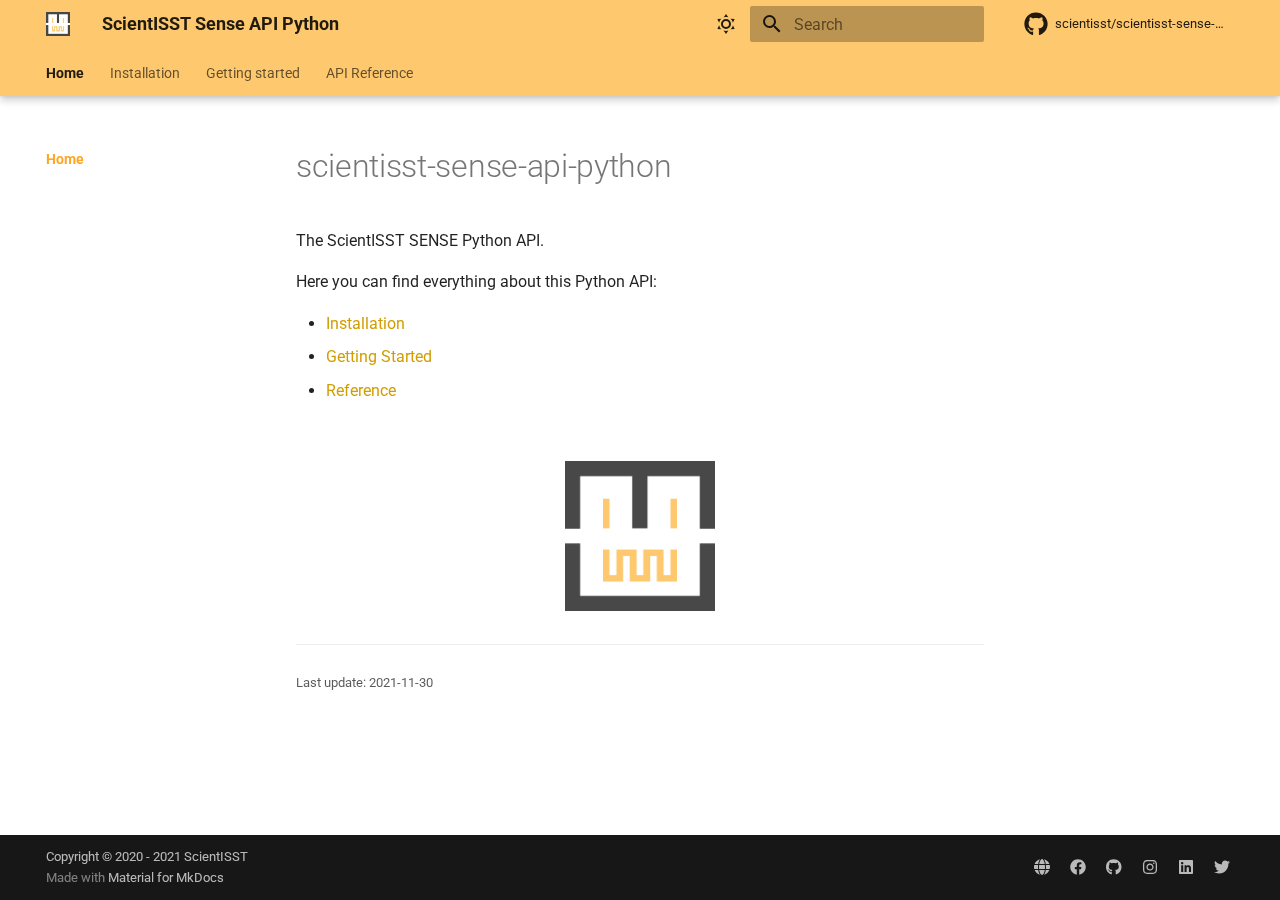
==== commit 346761b5: "deploy: dc96627ccec55a5d98f53e039eb620ed982ffc0b" ====
--- a/index.html
+++ b/index.html
@@ -8,8 +8,12 @@
       
       
       
+      
+      
+        <link rel="next" href="installation/">
+      
       <link rel="icon" href="img/favicon.ico">
-      <meta name="generator" content="mkdocs-1.3.0, mkdocs-material-8.3.2">
+      <meta name="generator" content="mkdocs-1.4.2, mkdocs-material-9.1.1">
     
     
       
@@ -17,13 +21,13 @@
       
     
     
-      <link rel="stylesheet" href="assets/stylesheets/main.5d38496d.min.css">
-      
-        
-        <link rel="stylesheet" href="assets/stylesheets/palette.cbb835fc.min.css">
-        
-      
-      
+      <link rel="stylesheet" href="assets/stylesheets/main.402914a4.min.css">
+      
+        
+        <link rel="stylesheet" href="assets/stylesheets/palette.a0c5b2b5.min.css">
+      
+      
+
     
     
     
@@ -40,10 +44,11 @@
     
       <link rel="stylesheet" href="css/extra.css">
     
-    <script>__md_scope=new URL(".",location),__md_get=(e,_=localStorage,t=__md_scope)=>JSON.parse(_.getItem(t.pathname+"."+e)),__md_set=(e,_,t=localStorage,a=__md_scope)=>{try{t.setItem(a.pathname+"."+e,JSON.stringify(_))}catch(e){}}</script>
-    
-      
-
+    <script>__md_scope=new URL(".",location),__md_hash=e=>[...e].reduce((e,_)=>(e<<5)-e+_.charCodeAt(0),0),__md_get=(e,_=localStorage,t=__md_scope)=>JSON.parse(_.getItem(t.pathname+"."+e)),__md_set=(e,_,t=localStorage,a=__md_scope)=>{try{t.setItem(a.pathname+"."+e,JSON.stringify(_))}catch(e){}}</script>
+    
+      
+
+    
     
     
   </head>
@@ -82,7 +87,7 @@
 
   
 
-<header class="md-header md-header--lifted" data-md-component="header">
+<header class="md-header md-header--shadow md-header--lifted" data-md-component="header">
   <nav class="md-header__inner md-grid" aria-label="Header">
     <a href="." title="ScientISST Sense API Python" class="md-header__button md-logo" aria-label="ScientISST Sense API Python" data-md-component="logo">
       
@@ -112,7 +117,6 @@
       <form class="md-header__option" data-md-component="palette">
         
           
-          
           <input class="md-option" data-md-color-media="(prefers-color-scheme: light)" data-md-color-scheme="default" data-md-color-primary="amber" data-md-color-accent="amber"  aria-label="Switch to dark mode"  type="radio" name="__palette" id="__palette_1">
           
             <label class="md-header__button md-icon" title="Switch to dark mode" for="__palette_2" hidden>
@@ -120,7 +124,6 @@
             </label>
           
         
-          
           
           <input class="md-option" data-md-color-media="(prefers-color-scheme: dark)" data-md-color-scheme="slate" data-md-color-primary="" data-md-color-accent="amber"  aria-label="Switch to light mode"  type="radio" name="__palette" id="__palette_2">
           
@@ -147,7 +150,7 @@
       </label>
       <nav class="md-search__options" aria-label="Search">
         
-        <button type="reset" class="md-search__icon md-icon" aria-label="Clear" tabindex="-1">
+        <button type="reset" class="md-search__icon md-icon" title="Clear" aria-label="Clear" tabindex="-1">
           <svg xmlns="http://www.w3.org/2000/svg" viewBox="0 0 24 24"><path d="M19 6.41 17.59 5 12 10.59 6.41 5 5 6.41 10.59 12 5 17.59 6.41 19 12 13.41 17.59 19 19 17.59 13.41 12 19 6.41Z"/></svg>
         </button>
       </nav>
@@ -159,7 +162,7 @@
           <div class="md-search-result__meta">
             Initializing search
           </div>
-          <ol class="md-search-result__list"></ol>
+          <ol class="md-search-result__list" role="presentation"></ol>
         </div>
       </div>
     </div>
@@ -171,7 +174,7 @@
         <a href="https://github.com/scientisst/scientisst-sense-api-python" title="Go to repository" class="md-source" data-md-component="source">
   <div class="md-source__icon md-icon">
     
-    <svg xmlns="http://www.w3.org/2000/svg" viewBox="0 0 496 512"><!--! Font Awesome Free 6.1.1 by @fontawesome - https://fontawesome.com License - https://fontawesome.com/license/free (Icons: CC BY 4.0, Fonts: SIL OFL 1.1, Code: MIT License) Copyright 2022 Fonticons, Inc.--><path d="M165.9 397.4c0 2-2.3 3.6-5.2 3.6-3.3.3-5.6-1.3-5.6-3.6 0-2 2.3-3.6 5.2-3.6 3-.3 5.6 1.3 5.6 3.6zm-31.1-4.5c-.7 2 1.3 4.3 4.3 4.9 2.6 1 5.6 0 6.2-2s-1.3-4.3-4.3-5.2c-2.6-.7-5.5.3-6.2 2.3zm44.2-1.7c-2.9.7-4.9 2.6-4.6 4.9.3 2 2.9 3.3 5.9 2.6 2.9-.7 4.9-2.6 4.6-4.6-.3-1.9-3-3.2-5.9-2.9zM244.8 8C106.1 8 0 113.3 0 252c0 110.9 69.8 205.8 169.5 239.2 12.8 2.3 17.3-5.6 17.3-12.1 0-6.2-.3-40.4-.3-61.4 0 0-70 15-84.7-29.8 0 0-11.4-29.1-27.8-36.6 0 0-22.9-15.7 1.6-15.4 0 0 24.9 2 38.6 25.8 21.9 38.6 58.6 27.5 72.9 20.9 2.3-16 8.8-27.1 16-33.7-55.9-6.2-112.3-14.3-112.3-110.5 0-27.5 7.6-41.3 23.6-58.9-2.6-6.5-11.1-33.3 2.6-67.9 20.9-6.5 69 27 69 27 20-5.6 41.5-8.5 62.8-8.5s42.8 2.9 62.8 8.5c0 0 48.1-33.6 69-27 13.7 34.7 5.2 61.4 2.6 67.9 16 17.7 25.8 31.5 25.8 58.9 0 96.5-58.9 104.2-114.8 110.5 9.2 7.9 17 22.9 17 46.4 0 33.7-.3 75.4-.3 83.6 0 6.5 4.6 14.4 17.3 12.1C428.2 457.8 496 362.9 496 252 496 113.3 383.5 8 244.8 8zM97.2 352.9c-1.3 1-1 3.3.7 5.2 1.6 1.6 3.9 2.3 5.2 1 1.3-1 1-3.3-.7-5.2-1.6-1.6-3.9-2.3-5.2-1zm-10.8-8.1c-.7 1.3.3 2.9 2.3 3.9 1.6 1 3.6.7 4.3-.7.7-1.3-.3-2.9-2.3-3.9-2-.6-3.6-.3-4.3.7zm32.4 35.6c-1.6 1.3-1 4.3 1.3 6.2 2.3 2.3 5.2 2.6 6.5 1 1.3-1.3.7-4.3-1.3-6.2-2.2-2.3-5.2-2.6-6.5-1zm-11.4-14.7c-1.6 1-1.6 3.6 0 5.9 1.6 2.3 4.3 3.3 5.6 2.3 1.6-1.3 1.6-3.9 0-6.2-1.4-2.3-4-3.3-5.6-2z"/></svg>
+    <svg xmlns="http://www.w3.org/2000/svg" viewBox="0 0 496 512"><!--! Font Awesome Free 6.3.0 by @fontawesome - https://fontawesome.com License - https://fontawesome.com/license/free (Icons: CC BY 4.0, Fonts: SIL OFL 1.1, Code: MIT License) Copyright 2023 Fonticons, Inc.--><path d="M165.9 397.4c0 2-2.3 3.6-5.2 3.6-3.3.3-5.6-1.3-5.6-3.6 0-2 2.3-3.6 5.2-3.6 3-.3 5.6 1.3 5.6 3.6zm-31.1-4.5c-.7 2 1.3 4.3 4.3 4.9 2.6 1 5.6 0 6.2-2s-1.3-4.3-4.3-5.2c-2.6-.7-5.5.3-6.2 2.3zm44.2-1.7c-2.9.7-4.9 2.6-4.6 4.9.3 2 2.9 3.3 5.9 2.6 2.9-.7 4.9-2.6 4.6-4.6-.3-1.9-3-3.2-5.9-2.9zM244.8 8C106.1 8 0 113.3 0 252c0 110.9 69.8 205.8 169.5 239.2 12.8 2.3 17.3-5.6 17.3-12.1 0-6.2-.3-40.4-.3-61.4 0 0-70 15-84.7-29.8 0 0-11.4-29.1-27.8-36.6 0 0-22.9-15.7 1.6-15.4 0 0 24.9 2 38.6 25.8 21.9 38.6 58.6 27.5 72.9 20.9 2.3-16 8.8-27.1 16-33.7-55.9-6.2-112.3-14.3-112.3-110.5 0-27.5 7.6-41.3 23.6-58.9-2.6-6.5-11.1-33.3 2.6-67.9 20.9-6.5 69 27 69 27 20-5.6 41.5-8.5 62.8-8.5s42.8 2.9 62.8 8.5c0 0 48.1-33.6 69-27 13.7 34.7 5.2 61.4 2.6 67.9 16 17.7 25.8 31.5 25.8 58.9 0 96.5-58.9 104.2-114.8 110.5 9.2 7.9 17 22.9 17 46.4 0 33.7-.3 75.4-.3 83.6 0 6.5 4.6 14.4 17.3 12.1C428.2 457.8 496 362.9 496 252 496 113.3 383.5 8 244.8 8zM97.2 352.9c-1.3 1-1 3.3.7 5.2 1.6 1.6 3.9 2.3 5.2 1 1.3-1 1-3.3-.7-5.2-1.6-1.6-3.9-2.3-5.2-1zm-10.8-8.1c-.7 1.3.3 2.9 2.3 3.9 1.6 1 3.6.7 4.3-.7.7-1.3-.3-2.9-2.3-3.9-2-.6-3.6-.3-4.3.7zm32.4 35.6c-1.6 1.3-1 4.3 1.3 6.2 2.3 2.3 5.2 2.6 6.5 1 1.3-1.3.7-4.3-1.3-6.2-2.2-2.3-5.2-2.6-6.5-1zm-11.4-14.7c-1.6 1-1.6 3.6 0 5.9 1.6 2.3 4.3 3.3 5.6 2.3 1.6-1.3 1.6-3.9 0-6.2-1.4-2.3-4-3.3-5.6-2z"/></svg>
   </div>
   <div class="md-source__repository">
     scientisst/scientisst-sense-api-python
@@ -184,7 +187,7 @@
     
       
 <nav class="md-tabs" aria-label="Tabs" data-md-component="tabs">
-  <div class="md-tabs__inner md-grid">
+  <div class="md-grid">
     <ul class="md-tabs__list">
       
         
@@ -284,7 +287,7 @@
       <a href="https://github.com/scientisst/scientisst-sense-api-python" title="Go to repository" class="md-source" data-md-component="source">
   <div class="md-source__icon md-icon">
     
-    <svg xmlns="http://www.w3.org/2000/svg" viewBox="0 0 496 512"><!--! Font Awesome Free 6.1.1 by @fontawesome - https://fontawesome.com License - https://fontawesome.com/license/free (Icons: CC BY 4.0, Fonts: SIL OFL 1.1, Code: MIT License) Copyright 2022 Fonticons, Inc.--><path d="M165.9 397.4c0 2-2.3 3.6-5.2 3.6-3.3.3-5.6-1.3-5.6-3.6 0-2 2.3-3.6 5.2-3.6 3-.3 5.6 1.3 5.6 3.6zm-31.1-4.5c-.7 2 1.3 4.3 4.3 4.9 2.6 1 5.6 0 6.2-2s-1.3-4.3-4.3-5.2c-2.6-.7-5.5.3-6.2 2.3zm44.2-1.7c-2.9.7-4.9 2.6-4.6 4.9.3 2 2.9 3.3 5.9 2.6 2.9-.7 4.9-2.6 4.6-4.6-.3-1.9-3-3.2-5.9-2.9zM244.8 8C106.1 8 0 113.3 0 252c0 110.9 69.8 205.8 169.5 239.2 12.8 2.3 17.3-5.6 17.3-12.1 0-6.2-.3-40.4-.3-61.4 0 0-70 15-84.7-29.8 0 0-11.4-29.1-27.8-36.6 0 0-22.9-15.7 1.6-15.4 0 0 24.9 2 38.6 25.8 21.9 38.6 58.6 27.5 72.9 20.9 2.3-16 8.8-27.1 16-33.7-55.9-6.2-112.3-14.3-112.3-110.5 0-27.5 7.6-41.3 23.6-58.9-2.6-6.5-11.1-33.3 2.6-67.9 20.9-6.5 69 27 69 27 20-5.6 41.5-8.5 62.8-8.5s42.8 2.9 62.8 8.5c0 0 48.1-33.6 69-27 13.7 34.7 5.2 61.4 2.6 67.9 16 17.7 25.8 31.5 25.8 58.9 0 96.5-58.9 104.2-114.8 110.5 9.2 7.9 17 22.9 17 46.4 0 33.7-.3 75.4-.3 83.6 0 6.5 4.6 14.4 17.3 12.1C428.2 457.8 496 362.9 496 252 496 113.3 383.5 8 244.8 8zM97.2 352.9c-1.3 1-1 3.3.7 5.2 1.6 1.6 3.9 2.3 5.2 1 1.3-1 1-3.3-.7-5.2-1.6-1.6-3.9-2.3-5.2-1zm-10.8-8.1c-.7 1.3.3 2.9 2.3 3.9 1.6 1 3.6.7 4.3-.7.7-1.3-.3-2.9-2.3-3.9-2-.6-3.6-.3-4.3.7zm32.4 35.6c-1.6 1.3-1 4.3 1.3 6.2 2.3 2.3 5.2 2.6 6.5 1 1.3-1.3.7-4.3-1.3-6.2-2.2-2.3-5.2-2.6-6.5-1zm-11.4-14.7c-1.6 1-1.6 3.6 0 5.9 1.6 2.3 4.3 3.3 5.6 2.3 1.6-1.3 1.6-3.9 0-6.2-1.4-2.3-4-3.3-5.6-2z"/></svg>
+    <svg xmlns="http://www.w3.org/2000/svg" viewBox="0 0 496 512"><!--! Font Awesome Free 6.3.0 by @fontawesome - https://fontawesome.com License - https://fontawesome.com/license/free (Icons: CC BY 4.0, Fonts: SIL OFL 1.1, Code: MIT License) Copyright 2023 Fonticons, Inc.--><path d="M165.9 397.4c0 2-2.3 3.6-5.2 3.6-3.3.3-5.6-1.3-5.6-3.6 0-2 2.3-3.6 5.2-3.6 3-.3 5.6 1.3 5.6 3.6zm-31.1-4.5c-.7 2 1.3 4.3 4.3 4.9 2.6 1 5.6 0 6.2-2s-1.3-4.3-4.3-5.2c-2.6-.7-5.5.3-6.2 2.3zm44.2-1.7c-2.9.7-4.9 2.6-4.6 4.9.3 2 2.9 3.3 5.9 2.6 2.9-.7 4.9-2.6 4.6-4.6-.3-1.9-3-3.2-5.9-2.9zM244.8 8C106.1 8 0 113.3 0 252c0 110.9 69.8 205.8 169.5 239.2 12.8 2.3 17.3-5.6 17.3-12.1 0-6.2-.3-40.4-.3-61.4 0 0-70 15-84.7-29.8 0 0-11.4-29.1-27.8-36.6 0 0-22.9-15.7 1.6-15.4 0 0 24.9 2 38.6 25.8 21.9 38.6 58.6 27.5 72.9 20.9 2.3-16 8.8-27.1 16-33.7-55.9-6.2-112.3-14.3-112.3-110.5 0-27.5 7.6-41.3 23.6-58.9-2.6-6.5-11.1-33.3 2.6-67.9 20.9-6.5 69 27 69 27 20-5.6 41.5-8.5 62.8-8.5s42.8 2.9 62.8 8.5c0 0 48.1-33.6 69-27 13.7 34.7 5.2 61.4 2.6 67.9 16 17.7 25.8 31.5 25.8 58.9 0 96.5-58.9 104.2-114.8 110.5 9.2 7.9 17 22.9 17 46.4 0 33.7-.3 75.4-.3 83.6 0 6.5 4.6 14.4 17.3 12.1C428.2 457.8 496 362.9 496 252 496 113.3 383.5 8 244.8 8zM97.2 352.9c-1.3 1-1 3.3.7 5.2 1.6 1.6 3.9 2.3 5.2 1 1.3-1 1-3.3-.7-5.2-1.6-1.6-3.9-2.3-5.2-1zm-10.8-8.1c-.7 1.3.3 2.9 2.3 3.9 1.6 1 3.6.7 4.3-.7.7-1.3-.3-2.9-2.3-3.9-2-.6-3.6-.3-4.3.7zm32.4 35.6c-1.6 1.3-1 4.3 1.3 6.2 2.3 2.3 5.2 2.6 6.5 1 1.3-1.3.7-4.3-1.3-6.2-2.2-2.3-5.2-2.6-6.5-1zm-11.4-14.7c-1.6 1-1.6 3.6 0 5.9 1.6 2.3 4.3 3.3 5.6 2.3 1.6-1.3 1.6-3.9 0-6.2-1.4-2.3-4-3.3-5.6-2z"/></svg>
   </div>
   <div class="md-source__repository">
     scientisst/scientisst-sense-api-python
@@ -305,7 +308,7 @@
   
     <li class="md-nav__item md-nav__item--active">
       
-      <input class="md-nav__toggle md-toggle" data-md-toggle="toc" type="checkbox" id="__toc">
+      <input class="md-nav__toggle md-toggle" type="checkbox" id="__toc">
       
       
         
@@ -345,17 +348,18 @@
     <li class="md-nav__item md-nav__item--nested">
       
       
-        <input class="md-nav__toggle md-toggle" data-md-toggle="__nav_3" type="checkbox" id="__nav_3" >
-      
-      
-      
-      
-        <label class="md-nav__link" for="__nav_3">
+      
+      
+      <input class="md-nav__toggle md-toggle " type="checkbox" id="__nav_3" >
+      
+      
+      
+        <label class="md-nav__link" for="__nav_3" id="__nav_3_label" tabindex="0">
           Getting started
           <span class="md-nav__icon md-icon"></span>
         </label>
       
-      <nav class="md-nav" aria-label="Getting started" data-md-level="1">
+      <nav class="md-nav" data-md-level="1" aria-labelledby="__nav_3_label" aria-expanded="false">
         <label class="md-nav__title" for="__nav_3">
           <span class="md-nav__icon md-icon"></span>
           Getting started
@@ -407,17 +411,18 @@
     <li class="md-nav__item md-nav__item--nested">
       
       
-        <input class="md-nav__toggle md-toggle" data-md-toggle="__nav_4" type="checkbox" id="__nav_4" >
-      
-      
-      
-      
-        <label class="md-nav__link" for="__nav_4">
+      
+      
+      <input class="md-nav__toggle md-toggle " type="checkbox" id="__nav_4" >
+      
+      
+      
+        <label class="md-nav__link" for="__nav_4" id="__nav_4_label" tabindex="0">
           API Reference
           <span class="md-nav__icon md-icon"></span>
         </label>
       
-      <nav class="md-nav" aria-label="API Reference" data-md-level="1">
+      <nav class="md-nav" data-md-level="1" aria-labelledby="__nav_4_label" aria-expanded="false">
         <label class="md-nav__title" for="__nav_4">
           <span class="md-nav__icon md-icon"></span>
           API Reference
@@ -512,14 +517,14 @@
               </div>
             
           
-          <div class="md-content" data-md-component="content">
-            <article class="md-content__inner md-typeset">
-              
+          
+            <div class="md-content" data-md-component="content">
+              <article class="md-content__inner md-typeset">
                 
-  <a href="https://github.com/scientisst/scientisst-sense-api-python/edit/master/docs/index.md" title="Edit this page" class="md-content__button md-icon">
-    <svg xmlns="http://www.w3.org/2000/svg" viewBox="0 0 24 24"><path d="M20.71 7.04c.39-.39.39-1.04 0-1.41l-2.34-2.34c-.37-.39-1.02-.39-1.41 0l-1.84 1.83 3.75 3.75M3 17.25V21h3.75L17.81 9.93l-3.75-3.75L3 17.25Z"/></svg>
-  </a>
-
+                  
+
+  
+  
 
 
 <h1 id="scientisst-sense-api-python">scientisst-sense-api-python</h1>
@@ -545,36 +550,20 @@
   </small>
 </div>
 
-              
-            </article>
-            
-          </div>
+
+
+
+
+                
+              </article>
+            </div>
+          
+          
         </div>
         
       </main>
       
         <footer class="md-footer">
-  
-    
-    <nav class="md-footer__inner md-grid" aria-label="Footer" >
-      
-      
-        
-        <a href="installation/" class="md-footer__link md-footer__link--next" aria-label="Next: Installation" rel="next">
-          <div class="md-footer__title">
-            <div class="md-ellipsis">
-              <span class="md-footer__direction">
-                Next
-              </span>
-              Installation
-            </div>
-          </div>
-          <div class="md-footer__button md-icon">
-            <svg xmlns="http://www.w3.org/2000/svg" viewBox="0 0 24 24"><path d="M4 11v2h12l-5.5 5.5 1.42 1.42L19.84 12l-7.92-7.92L10.5 5.5 16 11H4Z"/></svg>
-          </div>
-        </a>
-      
-    </nav>
   
   <div class="md-footer-meta md-typeset">
     <div class="md-footer-meta__inner md-grid">
@@ -596,56 +585,68 @@
   
     
     
+    
+    
       
       
     
     <a href="https://scientisst.com" target="_blank" rel="noopener" title="scientisst.com" class="md-social__link">
-      <svg xmlns="http://www.w3.org/2000/svg" viewBox="0 0 512 512"><!--! Font Awesome Free 6.1.1 by @fontawesome - https://fontawesome.com License - https://fontawesome.com/license/free (Icons: CC BY 4.0, Fonts: SIL OFL 1.1, Code: MIT License) Copyright 2022 Fonticons, Inc.--><path d="M352 256c0 22.2-1.2 43.6-3.3 64H163.3c-2.1-20.4-4.2-41.8-4.2-64 0-22.2 2.1-43.6 4.2-64h185.4c2.1 20.4 3.3 41.8 3.3 64zm151.9-64c5.3 20.5 8.1 41.9 8.1 64s-2.8 43.5-8.1 64H380.8c2.1-20.6 3.2-42.9 3.2-64 0-22-1.1-43.4-3.2-64h123.1zm-10.5-32H376.7c-10-63.86-29.8-117.38-55.3-151.558C399.8 29.09 463.4 85.94 493.4 160zm-149.1 0H167.7c6.1-36.4 15.5-68.62 27-94.65 10.5-23.61 22.2-40.74 33.5-51.54C239.4 3.178 248.7 0 256 0c7.3 0 16.6 3.178 27.8 13.81 11.3 10.8 23 27.93 33.5 51.54 11.5 26.03 20.9 58.25 27 94.65zm-325.69 0C48.59 85.94 112.2 29.09 190.6 8.442 165.1 42.62 145.3 96.14 135.3 160H18.61zm112.59 32c-2.1 20.6-4.1 42-4.1 64 0 21.1 2 43.4 4.1 64H8.065C2.8 299.5 0 278.1 0 256s2.8-43.5 8.065-64H131.2zm63.5 254.6c-11.5-26-20.9-58.2-27-94.6h176.6c-6.1 36.4-15.5 68.6-27 94.6-10.5 23.7-22.2 40.8-33.5 51.6-11.2 10.6-20.5 13.8-28.7 13.8-6.4 0-15.7-3.2-26.9-13.8-11.3-10.8-23-27.9-33.5-51.6zm-4.1 57C112.2 482.9 48.59 426.1 18.61 352H135.3c10 63.9 29.8 117.4 55.3 151.6zm130.8 0c25.5-34.2 45.3-87.7 55.3-151.6h116.7c-30 74.1-93.6 130.9-172 151.6z"/></svg>
-    </a>
-  
+      <svg xmlns="http://www.w3.org/2000/svg" viewBox="0 0 512 512"><!--! Font Awesome Free 6.3.0 by @fontawesome - https://fontawesome.com License - https://fontawesome.com/license/free (Icons: CC BY 4.0, Fonts: SIL OFL 1.1, Code: MIT License) Copyright 2023 Fonticons, Inc.--><path d="M352 256c0 22.2-1.2 43.6-3.3 64H163.3c-2.2-20.4-3.3-41.8-3.3-64s1.2-43.6 3.3-64h185.4c2.2 20.4 3.3 41.8 3.3 64zm28.8-64h123.1c5.3 20.5 8.1 41.9 8.1 64s-2.8 43.5-8.1 64H380.8c2.1-20.6 3.2-42 3.2-64s-1.1-43.4-3.2-64zm112.6-32H376.7c-10-63.9-29.8-117.4-55.3-151.6 78.3 20.7 142 77.5 171.9 151.6zm-149.1 0H167.7c6.1-36.4 15.5-68.6 27-94.7 10.5-23.6 22.2-40.7 33.5-51.5C239.4 3.2 248.7 0 256 0s16.6 3.2 27.8 13.8c11.3 10.8 23 27.9 33.5 51.5 11.6 26 21 58.2 27 94.7zm-209 0H18.6c30-74.1 93.6-130.9 172-151.6-25.5 34.2-45.3 87.7-55.3 151.6zM8.1 192h123.1c-2.1 20.6-3.2 42-3.2 64s1.1 43.4 3.2 64H8.1C2.8 299.5 0 278.1 0 256s2.8-43.5 8.1-64zm186.6 254.6c-11.6-26-20.9-58.2-27-94.6h176.6c-6.1 36.4-15.5 68.6-27 94.6-10.5 23.6-22.2 40.7-33.5 51.5-11.2 10.7-20.5 13.9-27.8 13.9s-16.6-3.2-27.8-13.8c-11.3-10.8-23-27.9-33.5-51.5zM135.3 352c10 63.9 29.8 117.4 55.3 151.6-78.4-20.7-142-77.5-172-151.6h116.7zm358.1 0c-30 74.1-93.6 130.9-171.9 151.6 25.5-34.2 45.2-87.7 55.3-151.6h116.6z"/></svg>
+    </a>
+  
+    
+    
     
     
       
       
     
     <a href="https://www.facebook.com/ScientISSThub" target="_blank" rel="noopener" title="www.facebook.com" class="md-social__link">
-      <svg xmlns="http://www.w3.org/2000/svg" viewBox="0 0 512 512"><!--! Font Awesome Free 6.1.1 by @fontawesome - https://fontawesome.com License - https://fontawesome.com/license/free (Icons: CC BY 4.0, Fonts: SIL OFL 1.1, Code: MIT License) Copyright 2022 Fonticons, Inc.--><path d="M504 256C504 119 393 8 256 8S8 119 8 256c0 123.78 90.69 226.38 209.25 245V327.69h-63V256h63v-54.64c0-62.15 37-96.48 93.67-96.48 27.14 0 55.52 4.84 55.52 4.84v61h-31.28c-30.8 0-40.41 19.12-40.41 38.73V256h68.78l-11 71.69h-57.78V501C413.31 482.38 504 379.78 504 256z"/></svg>
-    </a>
-  
+      <svg xmlns="http://www.w3.org/2000/svg" viewBox="0 0 512 512"><!--! Font Awesome Free 6.3.0 by @fontawesome - https://fontawesome.com License - https://fontawesome.com/license/free (Icons: CC BY 4.0, Fonts: SIL OFL 1.1, Code: MIT License) Copyright 2023 Fonticons, Inc.--><path d="M504 256C504 119 393 8 256 8S8 119 8 256c0 123.78 90.69 226.38 209.25 245V327.69h-63V256h63v-54.64c0-62.15 37-96.48 93.67-96.48 27.14 0 55.52 4.84 55.52 4.84v61h-31.28c-30.8 0-40.41 19.12-40.41 38.73V256h68.78l-11 71.69h-57.78V501C413.31 482.38 504 379.78 504 256z"/></svg>
+    </a>
+  
+    
+    
     
     
       
       
     
     <a href="https://github.com/ScientISST" target="_blank" rel="noopener" title="github.com" class="md-social__link">
-      <svg xmlns="http://www.w3.org/2000/svg" viewBox="0 0 496 512"><!--! Font Awesome Free 6.1.1 by @fontawesome - https://fontawesome.com License - https://fontawesome.com/license/free (Icons: CC BY 4.0, Fonts: SIL OFL 1.1, Code: MIT License) Copyright 2022 Fonticons, Inc.--><path d="M165.9 397.4c0 2-2.3 3.6-5.2 3.6-3.3.3-5.6-1.3-5.6-3.6 0-2 2.3-3.6 5.2-3.6 3-.3 5.6 1.3 5.6 3.6zm-31.1-4.5c-.7 2 1.3 4.3 4.3 4.9 2.6 1 5.6 0 6.2-2s-1.3-4.3-4.3-5.2c-2.6-.7-5.5.3-6.2 2.3zm44.2-1.7c-2.9.7-4.9 2.6-4.6 4.9.3 2 2.9 3.3 5.9 2.6 2.9-.7 4.9-2.6 4.6-4.6-.3-1.9-3-3.2-5.9-2.9zM244.8 8C106.1 8 0 113.3 0 252c0 110.9 69.8 205.8 169.5 239.2 12.8 2.3 17.3-5.6 17.3-12.1 0-6.2-.3-40.4-.3-61.4 0 0-70 15-84.7-29.8 0 0-11.4-29.1-27.8-36.6 0 0-22.9-15.7 1.6-15.4 0 0 24.9 2 38.6 25.8 21.9 38.6 58.6 27.5 72.9 20.9 2.3-16 8.8-27.1 16-33.7-55.9-6.2-112.3-14.3-112.3-110.5 0-27.5 7.6-41.3 23.6-58.9-2.6-6.5-11.1-33.3 2.6-67.9 20.9-6.5 69 27 69 27 20-5.6 41.5-8.5 62.8-8.5s42.8 2.9 62.8 8.5c0 0 48.1-33.6 69-27 13.7 34.7 5.2 61.4 2.6 67.9 16 17.7 25.8 31.5 25.8 58.9 0 96.5-58.9 104.2-114.8 110.5 9.2 7.9 17 22.9 17 46.4 0 33.7-.3 75.4-.3 83.6 0 6.5 4.6 14.4 17.3 12.1C428.2 457.8 496 362.9 496 252 496 113.3 383.5 8 244.8 8zM97.2 352.9c-1.3 1-1 3.3.7 5.2 1.6 1.6 3.9 2.3 5.2 1 1.3-1 1-3.3-.7-5.2-1.6-1.6-3.9-2.3-5.2-1zm-10.8-8.1c-.7 1.3.3 2.9 2.3 3.9 1.6 1 3.6.7 4.3-.7.7-1.3-.3-2.9-2.3-3.9-2-.6-3.6-.3-4.3.7zm32.4 35.6c-1.6 1.3-1 4.3 1.3 6.2 2.3 2.3 5.2 2.6 6.5 1 1.3-1.3.7-4.3-1.3-6.2-2.2-2.3-5.2-2.6-6.5-1zm-11.4-14.7c-1.6 1-1.6 3.6 0 5.9 1.6 2.3 4.3 3.3 5.6 2.3 1.6-1.3 1.6-3.9 0-6.2-1.4-2.3-4-3.3-5.6-2z"/></svg>
-    </a>
-  
+      <svg xmlns="http://www.w3.org/2000/svg" viewBox="0 0 496 512"><!--! Font Awesome Free 6.3.0 by @fontawesome - https://fontawesome.com License - https://fontawesome.com/license/free (Icons: CC BY 4.0, Fonts: SIL OFL 1.1, Code: MIT License) Copyright 2023 Fonticons, Inc.--><path d="M165.9 397.4c0 2-2.3 3.6-5.2 3.6-3.3.3-5.6-1.3-5.6-3.6 0-2 2.3-3.6 5.2-3.6 3-.3 5.6 1.3 5.6 3.6zm-31.1-4.5c-.7 2 1.3 4.3 4.3 4.9 2.6 1 5.6 0 6.2-2s-1.3-4.3-4.3-5.2c-2.6-.7-5.5.3-6.2 2.3zm44.2-1.7c-2.9.7-4.9 2.6-4.6 4.9.3 2 2.9 3.3 5.9 2.6 2.9-.7 4.9-2.6 4.6-4.6-.3-1.9-3-3.2-5.9-2.9zM244.8 8C106.1 8 0 113.3 0 252c0 110.9 69.8 205.8 169.5 239.2 12.8 2.3 17.3-5.6 17.3-12.1 0-6.2-.3-40.4-.3-61.4 0 0-70 15-84.7-29.8 0 0-11.4-29.1-27.8-36.6 0 0-22.9-15.7 1.6-15.4 0 0 24.9 2 38.6 25.8 21.9 38.6 58.6 27.5 72.9 20.9 2.3-16 8.8-27.1 16-33.7-55.9-6.2-112.3-14.3-112.3-110.5 0-27.5 7.6-41.3 23.6-58.9-2.6-6.5-11.1-33.3 2.6-67.9 20.9-6.5 69 27 69 27 20-5.6 41.5-8.5 62.8-8.5s42.8 2.9 62.8 8.5c0 0 48.1-33.6 69-27 13.7 34.7 5.2 61.4 2.6 67.9 16 17.7 25.8 31.5 25.8 58.9 0 96.5-58.9 104.2-114.8 110.5 9.2 7.9 17 22.9 17 46.4 0 33.7-.3 75.4-.3 83.6 0 6.5 4.6 14.4 17.3 12.1C428.2 457.8 496 362.9 496 252 496 113.3 383.5 8 244.8 8zM97.2 352.9c-1.3 1-1 3.3.7 5.2 1.6 1.6 3.9 2.3 5.2 1 1.3-1 1-3.3-.7-5.2-1.6-1.6-3.9-2.3-5.2-1zm-10.8-8.1c-.7 1.3.3 2.9 2.3 3.9 1.6 1 3.6.7 4.3-.7.7-1.3-.3-2.9-2.3-3.9-2-.6-3.6-.3-4.3.7zm32.4 35.6c-1.6 1.3-1 4.3 1.3 6.2 2.3 2.3 5.2 2.6 6.5 1 1.3-1.3.7-4.3-1.3-6.2-2.2-2.3-5.2-2.6-6.5-1zm-11.4-14.7c-1.6 1-1.6 3.6 0 5.9 1.6 2.3 4.3 3.3 5.6 2.3 1.6-1.3 1.6-3.9 0-6.2-1.4-2.3-4-3.3-5.6-2z"/></svg>
+    </a>
+  
+    
+    
     
     
       
       
     
     <a href="https://www.instagram.com/scientissthub/" target="_blank" rel="noopener" title="www.instagram.com" class="md-social__link">
-      <svg xmlns="http://www.w3.org/2000/svg" viewBox="0 0 448 512"><!--! Font Awesome Free 6.1.1 by @fontawesome - https://fontawesome.com License - https://fontawesome.com/license/free (Icons: CC BY 4.0, Fonts: SIL OFL 1.1, Code: MIT License) Copyright 2022 Fonticons, Inc.--><path d="M224.1 141c-63.6 0-114.9 51.3-114.9 114.9s51.3 114.9 114.9 114.9S339 319.5 339 255.9 287.7 141 224.1 141zm0 189.6c-41.1 0-74.7-33.5-74.7-74.7s33.5-74.7 74.7-74.7 74.7 33.5 74.7 74.7-33.6 74.7-74.7 74.7zm146.4-194.3c0 14.9-12 26.8-26.8 26.8-14.9 0-26.8-12-26.8-26.8s12-26.8 26.8-26.8 26.8 12 26.8 26.8zm76.1 27.2c-1.7-35.9-9.9-67.7-36.2-93.9-26.2-26.2-58-34.4-93.9-36.2-37-2.1-147.9-2.1-184.9 0-35.8 1.7-67.6 9.9-93.9 36.1s-34.4 58-36.2 93.9c-2.1 37-2.1 147.9 0 184.9 1.7 35.9 9.9 67.7 36.2 93.9s58 34.4 93.9 36.2c37 2.1 147.9 2.1 184.9 0 35.9-1.7 67.7-9.9 93.9-36.2 26.2-26.2 34.4-58 36.2-93.9 2.1-37 2.1-147.8 0-184.8zM398.8 388c-7.8 19.6-22.9 34.7-42.6 42.6-29.5 11.7-99.5 9-132.1 9s-102.7 2.6-132.1-9c-19.6-7.8-34.7-22.9-42.6-42.6-11.7-29.5-9-99.5-9-132.1s-2.6-102.7 9-132.1c7.8-19.6 22.9-34.7 42.6-42.6 29.5-11.7 99.5-9 132.1-9s102.7-2.6 132.1 9c19.6 7.8 34.7 22.9 42.6 42.6 11.7 29.5 9 99.5 9 132.1s2.7 102.7-9 132.1z"/></svg>
-    </a>
-  
+      <svg xmlns="http://www.w3.org/2000/svg" viewBox="0 0 448 512"><!--! Font Awesome Free 6.3.0 by @fontawesome - https://fontawesome.com License - https://fontawesome.com/license/free (Icons: CC BY 4.0, Fonts: SIL OFL 1.1, Code: MIT License) Copyright 2023 Fonticons, Inc.--><path d="M224.1 141c-63.6 0-114.9 51.3-114.9 114.9s51.3 114.9 114.9 114.9S339 319.5 339 255.9 287.7 141 224.1 141zm0 189.6c-41.1 0-74.7-33.5-74.7-74.7s33.5-74.7 74.7-74.7 74.7 33.5 74.7 74.7-33.6 74.7-74.7 74.7zm146.4-194.3c0 14.9-12 26.8-26.8 26.8-14.9 0-26.8-12-26.8-26.8s12-26.8 26.8-26.8 26.8 12 26.8 26.8zm76.1 27.2c-1.7-35.9-9.9-67.7-36.2-93.9-26.2-26.2-58-34.4-93.9-36.2-37-2.1-147.9-2.1-184.9 0-35.8 1.7-67.6 9.9-93.9 36.1s-34.4 58-36.2 93.9c-2.1 37-2.1 147.9 0 184.9 1.7 35.9 9.9 67.7 36.2 93.9s58 34.4 93.9 36.2c37 2.1 147.9 2.1 184.9 0 35.9-1.7 67.7-9.9 93.9-36.2 26.2-26.2 34.4-58 36.2-93.9 2.1-37 2.1-147.8 0-184.8zM398.8 388c-7.8 19.6-22.9 34.7-42.6 42.6-29.5 11.7-99.5 9-132.1 9s-102.7 2.6-132.1-9c-19.6-7.8-34.7-22.9-42.6-42.6-11.7-29.5-9-99.5-9-132.1s-2.6-102.7 9-132.1c7.8-19.6 22.9-34.7 42.6-42.6 29.5-11.7 99.5-9 132.1-9s102.7-2.6 132.1 9c19.6 7.8 34.7 22.9 42.6 42.6 11.7 29.5 9 99.5 9 132.1s2.7 102.7-9 132.1z"/></svg>
+    </a>
+  
+    
+    
     
     
       
       
     
     <a href="https://www.linkedin.com/company/scientisst" target="_blank" rel="noopener" title="www.linkedin.com" class="md-social__link">
-      <svg xmlns="http://www.w3.org/2000/svg" viewBox="0 0 448 512"><!--! Font Awesome Free 6.1.1 by @fontawesome - https://fontawesome.com License - https://fontawesome.com/license/free (Icons: CC BY 4.0, Fonts: SIL OFL 1.1, Code: MIT License) Copyright 2022 Fonticons, Inc.--><path d="M416 32H31.9C14.3 32 0 46.5 0 64.3v383.4C0 465.5 14.3 480 31.9 480H416c17.6 0 32-14.5 32-32.3V64.3c0-17.8-14.4-32.3-32-32.3zM135.4 416H69V202.2h66.5V416zm-33.2-243c-21.3 0-38.5-17.3-38.5-38.5S80.9 96 102.2 96c21.2 0 38.5 17.3 38.5 38.5 0 21.3-17.2 38.5-38.5 38.5zm282.1 243h-66.4V312c0-24.8-.5-56.7-34.5-56.7-34.6 0-39.9 27-39.9 54.9V416h-66.4V202.2h63.7v29.2h.9c8.9-16.8 30.6-34.5 62.9-34.5 67.2 0 79.7 44.3 79.7 101.9V416z"/></svg>
-    </a>
-  
+      <svg xmlns="http://www.w3.org/2000/svg" viewBox="0 0 448 512"><!--! Font Awesome Free 6.3.0 by @fontawesome - https://fontawesome.com License - https://fontawesome.com/license/free (Icons: CC BY 4.0, Fonts: SIL OFL 1.1, Code: MIT License) Copyright 2023 Fonticons, Inc.--><path d="M416 32H31.9C14.3 32 0 46.5 0 64.3v383.4C0 465.5 14.3 480 31.9 480H416c17.6 0 32-14.5 32-32.3V64.3c0-17.8-14.4-32.3-32-32.3zM135.4 416H69V202.2h66.5V416zm-33.2-243c-21.3 0-38.5-17.3-38.5-38.5S80.9 96 102.2 96c21.2 0 38.5 17.3 38.5 38.5 0 21.3-17.2 38.5-38.5 38.5zm282.1 243h-66.4V312c0-24.8-.5-56.7-34.5-56.7-34.6 0-39.9 27-39.9 54.9V416h-66.4V202.2h63.7v29.2h.9c8.9-16.8 30.6-34.5 62.9-34.5 67.2 0 79.7 44.3 79.7 101.9V416z"/></svg>
+    </a>
+  
+    
+    
     
     
       
       
     
     <a href="https://twitter.com/ScientISSThub" target="_blank" rel="noopener" title="twitter.com" class="md-social__link">
-      <svg xmlns="http://www.w3.org/2000/svg" viewBox="0 0 512 512"><!--! Font Awesome Free 6.1.1 by @fontawesome - https://fontawesome.com License - https://fontawesome.com/license/free (Icons: CC BY 4.0, Fonts: SIL OFL 1.1, Code: MIT License) Copyright 2022 Fonticons, Inc.--><path d="M459.37 151.716c.325 4.548.325 9.097.325 13.645 0 138.72-105.583 298.558-298.558 298.558-59.452 0-114.68-17.219-161.137-47.106 8.447.974 16.568 1.299 25.34 1.299 49.055 0 94.213-16.568 130.274-44.832-46.132-.975-84.792-31.188-98.112-72.772 6.498.974 12.995 1.624 19.818 1.624 9.421 0 18.843-1.3 27.614-3.573-48.081-9.747-84.143-51.98-84.143-102.985v-1.299c13.969 7.797 30.214 12.67 47.431 13.319-28.264-18.843-46.781-51.005-46.781-87.391 0-19.492 5.197-37.36 14.294-52.954 51.655 63.675 129.3 105.258 216.365 109.807-1.624-7.797-2.599-15.918-2.599-24.04 0-57.828 46.782-104.934 104.934-104.934 30.213 0 57.502 12.67 76.67 33.137 23.715-4.548 46.456-13.32 66.599-25.34-7.798 24.366-24.366 44.833-46.132 57.827 21.117-2.273 41.584-8.122 60.426-16.243-14.292 20.791-32.161 39.308-52.628 54.253z"/></svg>
+      <svg xmlns="http://www.w3.org/2000/svg" viewBox="0 0 512 512"><!--! Font Awesome Free 6.3.0 by @fontawesome - https://fontawesome.com License - https://fontawesome.com/license/free (Icons: CC BY 4.0, Fonts: SIL OFL 1.1, Code: MIT License) Copyright 2023 Fonticons, Inc.--><path d="M459.37 151.716c.325 4.548.325 9.097.325 13.645 0 138.72-105.583 298.558-298.558 298.558-59.452 0-114.68-17.219-161.137-47.106 8.447.974 16.568 1.299 25.34 1.299 49.055 0 94.213-16.568 130.274-44.832-46.132-.975-84.792-31.188-98.112-72.772 6.498.974 12.995 1.624 19.818 1.624 9.421 0 18.843-1.3 27.614-3.573-48.081-9.747-84.143-51.98-84.143-102.985v-1.299c13.969 7.797 30.214 12.67 47.431 13.319-28.264-18.843-46.781-51.005-46.781-87.391 0-19.492 5.197-37.36 14.294-52.954 51.655 63.675 129.3 105.258 216.365 109.807-1.624-7.797-2.599-15.918-2.599-24.04 0-57.828 46.782-104.934 104.934-104.934 30.213 0 57.502 12.67 76.67 33.137 23.715-4.548 46.456-13.32 66.599-25.34-7.798 24.366-24.366 44.833-46.132 57.827 21.117-2.273 41.584-8.122 60.426-16.243-14.292 20.791-32.161 39.308-52.628 54.253z"/></svg>
     </a>
   
 </div>
@@ -658,10 +659,11 @@
     <div class="md-dialog" data-md-component="dialog">
       <div class="md-dialog__inner md-typeset"></div>
     </div>
-    <script id="__config" type="application/json">{"base": ".", "features": ["navigation.tabs", "navigation.tabs.sticky", "navigation.sections"], "search": "assets/javascripts/workers/search.b028fd86.min.js", "translations": {"clipboard.copied": "Copied to clipboard", "clipboard.copy": "Copy to clipboard", "search.config.lang": "en", "search.config.pipeline": "trimmer, stopWordFilter", "search.config.separator": "[\\s\\-]+", "search.placeholder": "Search", "search.result.more.one": "1 more on this page", "search.result.more.other": "# more on this page", "search.result.none": "No matching documents", "search.result.one": "1 matching document", "search.result.other": "# matching documents", "search.result.placeholder": "Type to start searching", "search.result.term.missing": "Missing", "select.version.title": "Select version"}}</script>
-    
-    
-      <script src="assets/javascripts/bundle.7f366e99.min.js"></script>
+    
+    <script id="__config" type="application/json">{"base": ".", "features": ["navigation.tabs", "navigation.tabs.sticky", "navigation.sections"], "search": "assets/javascripts/workers/search.208ed371.min.js", "translations": {"clipboard.copied": "Copied to clipboard", "clipboard.copy": "Copy to clipboard", "search.result.more.one": "1 more on this page", "search.result.more.other": "# more on this page", "search.result.none": "No matching documents", "search.result.one": "1 matching document", "search.result.other": "# matching documents", "search.result.placeholder": "Type to start searching", "search.result.term.missing": "Missing", "select.version": "Select version"}}</script>
+    
+    
+      <script src="assets/javascripts/bundle.b78d2936.min.js"></script>
       
     
   </body>
--- a/assets/stylesheets/main.402914a4.min.css
+++ b/assets/stylesheets/main.402914a4.min.css
@@ -0,0 +1 @@
+@charset "UTF-8";html{-webkit-text-size-adjust:none;-moz-text-size-adjust:none;text-size-adjust:none;box-sizing:border-box}*,:after,:before{box-sizing:inherit}@media (prefers-reduced-motion){*,:after,:before{transition:none!important}}body{margin:0}a,button,input,label{-webkit-tap-highlight-color:transparent}a{color:inherit;text-decoration:none}hr{border:0;box-sizing:initial;display:block;height:.05rem;overflow:visible;padding:0}small{font-size:80%}sub,sup{line-height:1em}img{border-style:none}table{border-collapse:initial;border-spacing:0}td,th{font-weight:400;vertical-align:top}button{background:#0000;border:0;font-family:inherit;font-size:inherit;margin:0;padding:0}input{border:0;outline:none}:root{--md-primary-fg-color:#4051b5;--md-primary-fg-color--light:#5d6cc0;--md-primary-fg-color--dark:#303fa1;--md-primary-bg-color:#fff;--md-primary-bg-color--light:#ffffffb3;--md-accent-fg-color:#526cfe;--md-accent-fg-color--transparent:#526cfe1a;--md-accent-bg-color:#fff;--md-accent-bg-color--light:#ffffffb3}:root,[data-md-color-scheme=default]{--md-default-fg-color:#000000de;--md-default-fg-color--light:#0000008a;--md-default-fg-color--lighter:#00000052;--md-default-fg-color--lightest:#00000012;--md-default-bg-color:#fff;--md-default-bg-color--light:#ffffffb3;--md-default-bg-color--lighter:#ffffff4d;--md-default-bg-color--lightest:#ffffff1f;--md-code-fg-color:#36464e;--md-code-bg-color:#f5f5f5;--md-code-hl-color:#ffff0080;--md-code-hl-number-color:#d52a2a;--md-code-hl-special-color:#db1457;--md-code-hl-function-color:#a846b9;--md-code-hl-constant-color:#6e59d9;--md-code-hl-keyword-color:#3f6ec6;--md-code-hl-string-color:#1c7d4d;--md-code-hl-name-color:var(--md-code-fg-color);--md-code-hl-operator-color:var(--md-default-fg-color--light);--md-code-hl-punctuation-color:var(--md-default-fg-color--light);--md-code-hl-comment-color:var(--md-default-fg-color--light);--md-code-hl-generic-color:var(--md-default-fg-color--light);--md-code-hl-variable-color:var(--md-default-fg-color--light);--md-typeset-color:var(--md-default-fg-color);--md-typeset-a-color:var(--md-primary-fg-color);--md-typeset-mark-color:#ffff0080;--md-typeset-del-color:#f5503d26;--md-typeset-ins-color:#0bd57026;--md-typeset-kbd-color:#fafafa;--md-typeset-kbd-accent-color:#fff;--md-typeset-kbd-border-color:#b8b8b8;--md-typeset-table-color:#0000001f;--md-typeset-table-color--light:rgba(0,0,0,.035);--md-admonition-fg-color:var(--md-default-fg-color);--md-admonition-bg-color:var(--md-default-bg-color);--md-warning-fg-color:#000000de;--md-warning-bg-color:#ff9;--md-footer-fg-color:#fff;--md-footer-fg-color--light:#ffffffb3;--md-footer-fg-color--lighter:#ffffff73;--md-footer-bg-color:#000000de;--md-footer-bg-color--dark:#00000052;--md-shadow-z1:0 0.2rem 0.5rem #0000000d,0 0 0.05rem #0000001a;--md-shadow-z2:0 0.2rem 0.5rem #0000001a,0 0 0.05rem #00000040;--md-shadow-z3:0 0.2rem 0.5rem #0003,0 0 0.05rem #00000059}.md-icon svg{fill:currentcolor;display:block;height:1.2rem;width:1.2rem}body{-webkit-font-smoothing:antialiased;-moz-osx-font-smoothing:grayscale;--md-text-font-family:var(--md-text-font,_),-apple-system,BlinkMacSystemFont,Helvetica,Arial,sans-serif;--md-code-font-family:var(--md-code-font,_),SFMono-Regular,Consolas,Menlo,monospace}aside,body,input{font-feature-settings:"kern","liga";color:var(--md-typeset-color);font-family:var(--md-text-font-family)}code,kbd,pre{font-feature-settings:"kern";font-family:var(--md-code-font-family)}:root{--md-typeset-table-sort-icon:url('data:image/svg+xml;charset=utf-8,<svg xmlns="http://www.w3.org/2000/svg" viewBox="0 0 24 24"><path d="m18 21-4-4h3V7h-3l4-4 4 4h-3v10h3M2 19v-2h10v2M2 13v-2h7v2M2 7V5h4v2H2Z"/></svg>');--md-typeset-table-sort-icon--asc:url('data:image/svg+xml;charset=utf-8,<svg xmlns="http://www.w3.org/2000/svg" viewBox="0 0 24 24"><path d="M19 17h3l-4 4-4-4h3V3h2M2 17h10v2H2M6 5v2H2V5m0 6h7v2H2v-2Z"/></svg>');--md-typeset-table-sort-icon--desc:url('data:image/svg+xml;charset=utf-8,<svg xmlns="http://www.w3.org/2000/svg" viewBox="0 0 24 24"><path d="M19 7h3l-4-4-4 4h3v14h2M2 17h10v2H2M6 5v2H2V5m0 6h7v2H2v-2Z"/></svg>')}.md-typeset{-webkit-print-color-adjust:exact;color-adjust:exact;font-size:.8rem;line-height:1.6}@media print{.md-typeset{font-size:.68rem}}.md-typeset blockquote,.md-typeset dl,.md-typeset figure,.md-typeset ol,.md-typeset pre,.md-typeset ul{margin-bottom:1em;margin-top:1em}.md-typeset h1{color:var(--md-default-fg-color--light);font-size:2em;line-height:1.3;margin:0 0 1.25em}.md-typeset h1,.md-typeset h2{font-weight:300;letter-spacing:-.01em}.md-typeset h2{font-size:1.5625em;line-height:1.4;margin:1.6em 0 .64em}.md-typeset h3{font-size:1.25em;font-weight:400;letter-spacing:-.01em;line-height:1.5;margin:1.6em 0 .8em}.md-typeset h2+h3{margin-top:.8em}.md-typeset h4{font-weight:700;letter-spacing:-.01em;margin:1em 0}.md-typeset h5,.md-typeset h6{color:var(--md-default-fg-color--light);font-size:.8em;font-weight:700;letter-spacing:-.01em;margin:1.25em 0}.md-typeset h5{text-transform:uppercase}.md-typeset hr{border-bottom:.05rem solid var(--md-default-fg-color--lightest);display:flow-root;margin:1.5em 0}.md-typeset a{color:var(--md-typeset-a-color);word-break:break-word}.md-typeset a,.md-typeset a:before{transition:color 125ms}.md-typeset a:focus,.md-typeset a:hover{color:var(--md-accent-fg-color)}.md-typeset a:focus code,.md-typeset a:hover code{background-color:var(--md-accent-fg-color--transparent)}.md-typeset a code{color:currentcolor;transition:background-color 125ms}.md-typeset a.focus-visible{outline-color:var(--md-accent-fg-color);outline-offset:.2rem}.md-typeset code,.md-typeset kbd,.md-typeset pre{color:var(--md-code-fg-color);direction:ltr;font-variant-ligatures:none}@media print{.md-typeset code,.md-typeset kbd,.md-typeset pre{white-space:pre-wrap}}.md-typeset code{background-color:var(--md-code-bg-color);border-radius:.1rem;-webkit-box-decoration-break:clone;box-decoration-break:clone;font-size:.85em;padding:0 .2941176471em;word-break:break-word}.md-typeset code:not(.focus-visible){-webkit-tap-highlight-color:transparent;outline:none}.md-typeset pre{display:flow-root;line-height:1.4;position:relative}.md-typeset pre>code{-webkit-box-decoration-break:slice;box-decoration-break:slice;box-shadow:none;display:block;margin:0;outline-color:var(--md-accent-fg-color);overflow:auto;padding:.7720588235em 1.1764705882em;scrollbar-color:var(--md-default-fg-color--lighter) #0000;scrollbar-width:thin;touch-action:auto;word-break:normal}.md-typeset pre>code:hover{scrollbar-color:var(--md-accent-fg-color) #0000}.md-typeset pre>code::-webkit-scrollbar{height:.2rem;width:.2rem}.md-typeset pre>code::-webkit-scrollbar-thumb{background-color:var(--md-default-fg-color--lighter)}.md-typeset pre>code::-webkit-scrollbar-thumb:hover{background-color:var(--md-accent-fg-color)}.md-typeset kbd{background-color:var(--md-typeset-kbd-color);border-radius:.1rem;box-shadow:0 .1rem 0 .05rem var(--md-typeset-kbd-border-color),0 .1rem 0 var(--md-typeset-kbd-border-color),0 -.1rem .2rem var(--md-typeset-kbd-accent-color) inset;color:var(--md-default-fg-color);display:inline-block;font-size:.75em;padding:0 .6666666667em;vertical-align:text-top;word-break:break-word}.md-typeset mark{background-color:var(--md-typeset-mark-color);-webkit-box-decoration-break:clone;box-decoration-break:clone;color:inherit;word-break:break-word}.md-typeset abbr{border-bottom:.05rem dotted var(--md-default-fg-color--light);cursor:help;text-decoration:none}@media (hover:none){.md-typeset abbr[title]:focus:after,.md-typeset abbr[title]:hover:after{background-color:var(--md-default-fg-color);border-radius:.1rem;box-shadow:var(--md-shadow-z3);color:var(--md-default-bg-color);content:attr(title);font-size:.7rem;left:.8rem;margin-top:2em;padding:.2rem .3rem;position:absolute;right:.8rem}}.md-typeset small{opacity:.75}[dir=ltr] .md-typeset sub,[dir=ltr] .md-typeset sup{margin-left:.078125em}[dir=rtl] .md-typeset sub,[dir=rtl] .md-typeset sup{margin-right:.078125em}[dir=ltr] .md-typeset blockquote{padding-left:.6rem}[dir=rtl] .md-typeset blockquote{padding-right:.6rem}[dir=ltr] .md-typeset blockquote{border-left:.2rem solid var(--md-default-fg-color--lighter)}[dir=rtl] .md-typeset blockquote{border-right:.2rem solid var(--md-default-fg-color--lighter)}.md-typeset blockquote{color:var(--md-default-fg-color--light);margin-left:0;margin-right:0}.md-typeset ul{list-style-type:disc}[dir=ltr] .md-typeset ol,[dir=ltr] .md-typeset ul{margin-left:.625em}[dir=rtl] .md-typeset ol,[dir=rtl] .md-typeset ul{margin-right:.625em}.md-typeset ol,.md-typeset ul{padding:0}.md-typeset ol:not([hidden]),.md-typeset ul:not([hidden]){display:flow-root}.md-typeset ol ol,.md-typeset ul ol{list-style-type:lower-alpha}.md-typeset ol ol ol,.md-typeset ul ol ol{list-style-type:lower-roman}[dir=ltr] .md-typeset ol li,[dir=ltr] .md-typeset ul li{margin-left:1.25em}[dir=rtl] .md-typeset ol li,[dir=rtl] .md-typeset ul li{margin-right:1.25em}.md-typeset ol li,.md-typeset ul li{margin-bottom:.5em}.md-typeset ol li blockquote,.md-typeset ol li p,.md-typeset ul li blockquote,.md-typeset ul li p{margin:.5em 0}.md-typeset ol li:last-child,.md-typeset ul li:last-child{margin-bottom:0}[dir=ltr] .md-typeset ol li ol,[dir=ltr] .md-typeset ol li ul,[dir=ltr] .md-typeset ul li ol,[dir=ltr] .md-typeset ul li ul{margin-left:.625em}[dir=rtl] .md-typeset ol li ol,[dir=rtl] .md-typeset ol li ul,[dir=rtl] .md-typeset ul li ol,[dir=rtl] .md-typeset ul li ul{margin-right:.625em}.md-typeset ol li ol,.md-typeset ol li ul,.md-typeset ul li ol,.md-typeset ul li ul{margin-bottom:.5em;margin-top:.5em}[dir=ltr] .md-typeset dd{margin-left:1.875em}[dir=rtl] .md-typeset dd{margin-right:1.875em}.md-typeset dd{margin-bottom:1.5em;margin-top:1em}.md-typeset img,.md-typeset svg,.md-typeset video{height:auto;max-width:100%}.md-typeset img[align=left]{margin:1em 1em 1em 0}.md-typeset img[align=right]{margin:1em 0 1em 1em}.md-typeset img[align]:only-child{margin-top:0}.md-typeset img[src$="#gh-dark-mode-only"],.md-typeset img[src$="#only-dark"]{display:none}.md-typeset figure{display:flow-root;margin:1em auto;max-width:100%;text-align:center;width:-webkit-fit-content;width:-moz-fit-content;width:fit-content}.md-typeset figure img{display:block}.md-typeset figcaption{font-style:italic;margin:1em auto;max-width:24rem}.md-typeset iframe{max-width:100%}.md-typeset table:not([class]){background-color:var(--md-default-bg-color);border:.05rem solid var(--md-typeset-table-color);border-radius:.1rem;display:inline-block;font-size:.64rem;max-width:100%;overflow:auto;touch-action:auto}@media print{.md-typeset table:not([class]){display:table}}.md-typeset table:not([class])+*{margin-top:1.5em}.md-typeset table:not([class]) td>:first-child,.md-typeset table:not([class]) th>:first-child{margin-top:0}.md-typeset table:not([class]) td>:last-child,.md-typeset table:not([class]) th>:last-child{margin-bottom:0}.md-typeset table:not([class]) td:not([align]),.md-typeset table:not([class]) th:not([align]){text-align:left}[dir=rtl] .md-typeset table:not([class]) td:not([align]),[dir=rtl] .md-typeset table:not([class]) th:not([align]){text-align:right}.md-typeset table:not([class]) th{font-weight:700;min-width:5rem;padding:.9375em 1.25em;vertical-align:top}.md-typeset table:not([class]) td{border-top:.05rem solid var(--md-typeset-table-color);padding:.9375em 1.25em;vertical-align:top}.md-typeset table:not([class]) tbody tr{transition:background-color 125ms}.md-typeset table:not([class]) tbody tr:hover{background-color:var(--md-typeset-table-color--light);box-shadow:0 .05rem 0 var(--md-default-bg-color) inset}.md-typeset table:not([class]) a{word-break:normal}.md-typeset table th[role=columnheader]{cursor:pointer}[dir=ltr] .md-typeset table th[role=columnheader]:after{margin-left:.5em}[dir=rtl] .md-typeset table th[role=columnheader]:after{margin-right:.5em}.md-typeset table th[role=columnheader]:after{content:"";display:inline-block;height:1.2em;-webkit-mask-image:var(--md-typeset-table-sort-icon);mask-image:var(--md-typeset-table-sort-icon);-webkit-mask-repeat:no-repeat;mask-repeat:no-repeat;-webkit-mask-size:contain;mask-size:contain;transition:background-color 125ms;vertical-align:text-bottom;width:1.2em}.md-typeset table th[role=columnheader]:hover:after{background-color:var(--md-default-fg-color--lighter)}.md-typeset table th[role=columnheader][aria-sort=ascending]:after{background-color:var(--md-default-fg-color--light);-webkit-mask-image:var(--md-typeset-table-sort-icon--asc);mask-image:var(--md-typeset-table-sort-icon--asc)}.md-typeset table th[role=columnheader][aria-sort=descending]:after{background-color:var(--md-default-fg-color--light);-webkit-mask-image:var(--md-typeset-table-sort-icon--desc);mask-image:var(--md-typeset-table-sort-icon--desc)}.md-typeset__scrollwrap{margin:1em -.8rem;overflow-x:auto;touch-action:auto}.md-typeset__table{display:inline-block;margin-bottom:.5em;padding:0 .8rem}@media print{.md-typeset__table{display:block}}html .md-typeset__table table{display:table;margin:0;overflow:hidden;width:100%}@media screen and (max-width:44.9375em){.md-content__inner>pre{margin:1em -.8rem}.md-content__inner>pre code{border-radius:0}}.md-banner{background-color:var(--md-footer-bg-color);color:var(--md-footer-fg-color);overflow:auto}@media print{.md-banner{display:none}}.md-banner--warning{background-color:var(--md-warning-bg-color);color:var(--md-warning-fg-color)}.md-banner__inner{font-size:.7rem;margin:.6rem auto;padding:0 .8rem}[dir=ltr] .md-banner__button{float:right}[dir=rtl] .md-banner__button{float:left}.md-banner__button{color:inherit;cursor:pointer;transition:opacity .25s}.md-banner__button:hover{opacity:.7}html{font-size:125%;height:100%;overflow-x:hidden}@media screen and (min-width:100em){html{font-size:137.5%}}@media screen and (min-width:125em){html{font-size:150%}}body{background-color:var(--md-default-bg-color);display:flex;flex-direction:column;font-size:.5rem;min-height:100%;position:relative;width:100%}@media print{body{display:block}}@media screen and (max-width:59.9375em){body[data-md-scrolllock]{position:fixed}}.md-grid{margin-left:auto;margin-right:auto;max-width:61rem}.md-container{display:flex;flex-direction:column;flex-grow:1}@media print{.md-container{display:block}}.md-main{flex-grow:1}.md-main__inner{display:flex;height:100%;margin-top:1.5rem}.md-ellipsis{overflow:hidden;text-overflow:ellipsis;white-space:nowrap}.md-toggle{display:none}.md-option{height:0;opacity:0;position:absolute;width:0}.md-option:checked+label:not([hidden]){display:block}.md-option.focus-visible+label{outline-color:var(--md-accent-fg-color);outline-style:auto}.md-skip{background-color:var(--md-default-fg-color);border-radius:.1rem;color:var(--md-default-bg-color);font-size:.64rem;margin:.5rem;opacity:0;outline-color:var(--md-accent-fg-color);padding:.3rem .5rem;position:fixed;transform:translateY(.4rem);z-index:-1}.md-skip:focus{opacity:1;transform:translateY(0);transition:transform .25s cubic-bezier(.4,0,.2,1),opacity 175ms 75ms;z-index:10}@page{margin:25mm}:root{--md-clipboard-icon:url('data:image/svg+xml;charset=utf-8,<svg xmlns="http://www.w3.org/2000/svg" viewBox="0 0 24 24"><path d="M19 21H8V7h11m0-2H8a2 2 0 0 0-2 2v14a2 2 0 0 0 2 2h11a2 2 0 0 0 2-2V7a2 2 0 0 0-2-2m-3-4H4a2 2 0 0 0-2 2v14h2V3h12V1Z"/></svg>')}.md-clipboard{border-radius:.1rem;color:var(--md-default-fg-color--lightest);cursor:pointer;height:1.5em;outline-color:var(--md-accent-fg-color);outline-offset:.1rem;position:absolute;right:.5em;top:.5em;transition:color .25s;width:1.5em;z-index:1}@media print{.md-clipboard{display:none}}.md-clipboard:not(.focus-visible){-webkit-tap-highlight-color:transparent;outline:none}:hover>.md-clipboard{color:var(--md-default-fg-color--light)}.md-clipboard:focus,.md-clipboard:hover{color:var(--md-accent-fg-color)}.md-clipboard:after{background-color:currentcolor;content:"";display:block;height:1.125em;margin:0 auto;-webkit-mask-image:var(--md-clipboard-icon);mask-image:var(--md-clipboard-icon);-webkit-mask-position:center;mask-position:center;-webkit-mask-repeat:no-repeat;mask-repeat:no-repeat;-webkit-mask-size:contain;mask-size:contain;width:1.125em}.md-clipboard--inline{cursor:pointer}.md-clipboard--inline code{transition:color .25s,background-color .25s}.md-clipboard--inline:focus code,.md-clipboard--inline:hover code{background-color:var(--md-accent-fg-color--transparent);color:var(--md-accent-fg-color)}@keyframes consent{0%{opacity:0;transform:translateY(100%)}to{opacity:1;transform:translateY(0)}}@keyframes overlay{0%{opacity:0}to{opacity:1}}.md-consent__overlay{animation:overlay .25s both;-webkit-backdrop-filter:blur(.1rem);backdrop-filter:blur(.1rem);background-color:#0000008a;height:100%;opacity:1;position:fixed;top:0;width:100%;z-index:5}.md-consent__inner{animation:consent .5s cubic-bezier(.1,.7,.1,1) both;background-color:var(--md-default-bg-color);border:0;border-radius:.1rem;bottom:0;box-shadow:0 0 .2rem #0000001a,0 .2rem .4rem #0003;max-height:100%;overflow:auto;padding:0;position:fixed;width:100%;z-index:5}.md-consent__form{padding:.8rem}.md-consent__settings{display:none;margin:1em 0}input:checked+.md-consent__settings{display:block}.md-consent__controls{margin-bottom:.8rem}.md-typeset .md-consent__controls .md-button{display:inline}@media screen and (max-width:44.9375em){.md-typeset .md-consent__controls .md-button{display:block;margin-top:.4rem;text-align:center;width:100%}}.md-consent label{cursor:pointer}.md-content{flex-grow:1;min-width:0}.md-content__inner{margin:0 .8rem 1.2rem;padding-top:.6rem}@media screen and (min-width:76.25em){[dir=ltr] .md-sidebar--primary:not([hidden])~.md-content>.md-content__inner{margin-left:1.2rem}[dir=ltr] .md-sidebar--secondary:not([hidden])~.md-content>.md-content__inner,[dir=rtl] .md-sidebar--primary:not([hidden])~.md-content>.md-content__inner{margin-right:1.2rem}[dir=rtl] .md-sidebar--secondary:not([hidden])~.md-content>.md-content__inner{margin-left:1.2rem}}.md-content__inner:before{content:"";display:block;height:.4rem}.md-content__inner>:last-child{margin-bottom:0}[dir=ltr] .md-content__button{float:right}[dir=rtl] .md-content__button{float:left}[dir=ltr] .md-content__button{margin-left:.4rem}[dir=rtl] .md-content__button{margin-right:.4rem}.md-content__button{margin:.4rem 0;padding:0}@media print{.md-content__button{display:none}}.md-typeset .md-content__button{color:var(--md-default-fg-color--lighter)}.md-content__button svg{display:inline;vertical-align:top}[dir=rtl] .md-content__button svg{transform:scaleX(-1)}[dir=ltr] .md-dialog{right:.8rem}[dir=rtl] .md-dialog{left:.8rem}.md-dialog{background-color:var(--md-default-fg-color);border-radius:.1rem;bottom:.8rem;box-shadow:var(--md-shadow-z3);min-width:11.1rem;opacity:0;padding:.4rem .6rem;pointer-events:none;position:fixed;transform:translateY(100%);transition:transform 0ms .4s,opacity .4s;z-index:4}@media print{.md-dialog{display:none}}.md-dialog--active{opacity:1;pointer-events:auto;transform:translateY(0);transition:transform .4s cubic-bezier(.075,.85,.175,1),opacity .4s}.md-dialog__inner{color:var(--md-default-bg-color);font-size:.7rem}.md-feedback{margin:2em 0 1em;text-align:center}.md-feedback fieldset{border:none;margin:0;padding:0}.md-feedback__title{font-weight:700;margin:1em auto}.md-feedback__inner{position:relative}.md-feedback__list{align-content:baseline;display:flex;flex-wrap:wrap;justify-content:center;position:relative}.md-feedback__list:hover .md-icon:not(:disabled){color:var(--md-default-fg-color--lighter)}:disabled .md-feedback__list{min-height:1.8rem}.md-feedback__icon{color:var(--md-default-fg-color--light);cursor:pointer;flex-shrink:0;margin:0 .1rem;transition:color 125ms}.md-feedback__icon:not(:disabled).md-icon:hover{color:var(--md-accent-fg-color)}.md-feedback__icon:disabled{color:var(--md-default-fg-color--lightest);pointer-events:none}.md-feedback__note{opacity:0;position:relative;transform:translateY(.4rem);transition:transform .4s cubic-bezier(.1,.7,.1,1),opacity .15s}.md-feedback__note>*{margin:0 auto;max-width:16rem}:disabled .md-feedback__note{opacity:1;transform:translateY(0)}.md-footer{background-color:var(--md-footer-bg-color);color:var(--md-footer-fg-color)}@media print{.md-footer{display:none}}.md-footer__inner{justify-content:space-between;overflow:auto;padding:.2rem}.md-footer__inner:not([hidden]){display:flex}.md-footer__link{display:flex;flex-grow:0.01;outline-color:var(--md-accent-fg-color);overflow:hidden;padding-bottom:.4rem;padding-top:1.4rem;transition:opacity .25s}.md-footer__link:focus,.md-footer__link:hover{opacity:.7}[dir=rtl] .md-footer__link svg{transform:scaleX(-1)}@media screen and (max-width:44.9375em){.md-footer__link--prev .md-footer__title{display:none}}[dir=ltr] .md-footer__link--next{margin-left:auto}[dir=rtl] .md-footer__link--next{margin-right:auto}.md-footer__link--next{text-align:right}[dir=rtl] .md-footer__link--next{text-align:left}.md-footer__title{flex-grow:1;font-size:.9rem;line-height:2.4rem;max-width:calc(100% - 2.4rem);padding:0 1rem;position:relative;white-space:nowrap}.md-footer__button{margin:.2rem;padding:.4rem}.md-footer__direction{font-size:.64rem;left:0;margin-top:-1rem;opacity:.7;padding:0 1rem;position:absolute;right:0}.md-footer-meta{background-color:var(--md-footer-bg-color--dark)}.md-footer-meta__inner{display:flex;flex-wrap:wrap;justify-content:space-between;padding:.2rem}html .md-footer-meta.md-typeset a{color:var(--md-footer-fg-color--light)}html .md-footer-meta.md-typeset a:focus,html .md-footer-meta.md-typeset a:hover{color:var(--md-footer-fg-color)}.md-copyright{color:var(--md-footer-fg-color--lighter);font-size:.64rem;margin:auto .6rem;padding:.4rem 0;width:100%}@media screen and (min-width:45em){.md-copyright{width:auto}}.md-copyright__highlight{color:var(--md-footer-fg-color--light)}.md-social{margin:0 .4rem;padding:.2rem 0 .6rem}@media screen and (min-width:45em){.md-social{padding:.6rem 0}}.md-social__link{display:inline-block;height:1.6rem;text-align:center;width:1.6rem}.md-social__link:before{line-height:1.9}.md-social__link svg{fill:currentcolor;max-height:.8rem;vertical-align:-25%}.md-typeset .md-button{border:.1rem solid;border-radius:.1rem;color:var(--md-primary-fg-color);cursor:pointer;display:inline-block;font-weight:700;padding:.625em 2em;transition:color 125ms,background-color 125ms,border-color 125ms}.md-typeset .md-button--primary{background-color:var(--md-primary-fg-color);border-color:var(--md-primary-fg-color);color:var(--md-primary-bg-color)}.md-typeset .md-button:focus,.md-typeset .md-button:hover{background-color:var(--md-accent-fg-color);border-color:var(--md-accent-fg-color);color:var(--md-accent-bg-color)}[dir=ltr] .md-typeset .md-input{border-top-left-radius:.1rem}[dir=ltr] .md-typeset .md-input,[dir=rtl] .md-typeset .md-input{border-top-right-radius:.1rem}[dir=rtl] .md-typeset .md-input{border-top-left-radius:.1rem}.md-typeset .md-input{border-bottom:.1rem solid var(--md-default-fg-color--lighter);box-shadow:var(--md-shadow-z1);font-size:.8rem;height:1.8rem;padding:0 .6rem;transition:border .25s,box-shadow .25s}.md-typeset .md-input:focus,.md-typeset .md-input:hover{border-bottom-color:var(--md-accent-fg-color);box-shadow:var(--md-shadow-z2)}.md-typeset .md-input--stretch{width:100%}.md-header{background-color:var(--md-primary-fg-color);box-shadow:0 0 .2rem #0000,0 .2rem .4rem #0000;color:var(--md-primary-bg-color);display:block;left:0;position:-webkit-sticky;position:sticky;right:0;top:0;z-index:4}@media print{.md-header{display:none}}.md-header[hidden]{transform:translateY(-100%);transition:transform .25s cubic-bezier(.8,0,.6,1),box-shadow .25s}.md-header--shadow{box-shadow:0 0 .2rem #0000001a,0 .2rem .4rem #0003;transition:transform .25s cubic-bezier(.1,.7,.1,1),box-shadow .25s}.md-header__inner{align-items:center;display:flex;padding:0 .2rem}.md-header__button{color:currentcolor;cursor:pointer;margin:.2rem;outline-color:var(--md-accent-fg-color);padding:.4rem;position:relative;transition:opacity .25s;vertical-align:middle;z-index:1}.md-header__button:hover{opacity:.7}.md-header__button:not([hidden]){display:inline-block}.md-header__button:not(.focus-visible){-webkit-tap-highlight-color:transparent;outline:none}.md-header__button.md-logo{margin:.2rem;padding:.4rem}@media screen and (max-width:76.1875em){.md-header__button.md-logo{display:none}}.md-header__button.md-logo img,.md-header__button.md-logo svg{fill:currentcolor;display:block;height:1.2rem;width:auto}@media screen and (min-width:60em){.md-header__button[for=__search]{display:none}}.no-js .md-header__button[for=__search]{display:none}[dir=rtl] .md-header__button[for=__search] svg{transform:scaleX(-1)}@media screen and (min-width:76.25em){.md-header__button[for=__drawer]{display:none}}.md-header__topic{display:flex;max-width:100%;position:absolute;transition:transform .4s cubic-bezier(.1,.7,.1,1),opacity .15s;white-space:nowrap}.md-header__topic+.md-header__topic{opacity:0;pointer-events:none;transform:translateX(1.25rem);transition:transform .4s cubic-bezier(1,.7,.1,.1),opacity .15s;z-index:-1}[dir=rtl] .md-header__topic+.md-header__topic{transform:translateX(-1.25rem)}.md-header__topic:first-child{font-weight:700}[dir=ltr] .md-header__title{margin-left:1rem}[dir=rtl] .md-header__title{margin-right:1rem}[dir=ltr] .md-header__title{margin-right:.4rem}[dir=rtl] .md-header__title{margin-left:.4rem}.md-header__title{flex-grow:1;font-size:.9rem;height:2.4rem;line-height:2.4rem}.md-header__title--active .md-header__topic{opacity:0;pointer-events:none;transform:translateX(-1.25rem);transition:transform .4s cubic-bezier(1,.7,.1,.1),opacity .15s;z-index:-1}[dir=rtl] .md-header__title--active .md-header__topic{transform:translateX(1.25rem)}.md-header__title--active .md-header__topic+.md-header__topic{opacity:1;pointer-events:auto;transform:translateX(0);transition:transform .4s cubic-bezier(.1,.7,.1,1),opacity .15s;z-index:0}.md-header__title>.md-header__ellipsis{height:100%;position:relative;width:100%}.md-header__option{display:flex;flex-shrink:0;max-width:100%;transition:max-width 0ms .25s,opacity .25s .25s;white-space:nowrap}[data-md-toggle=search]:checked~.md-header .md-header__option{max-width:0;opacity:0;transition:max-width 0ms,opacity 0ms}.md-header__source{display:none}@media screen and (min-width:60em){[dir=ltr] .md-header__source{margin-left:1rem}[dir=rtl] .md-header__source{margin-right:1rem}.md-header__source{display:block;max-width:11.7rem;width:11.7rem}}@media screen and (min-width:76.25em){[dir=ltr] .md-header__source{margin-left:1.4rem}[dir=rtl] .md-header__source{margin-right:1.4rem}}:root{--md-nav-icon--prev:url('data:image/svg+xml;charset=utf-8,<svg xmlns="http://www.w3.org/2000/svg" viewBox="0 0 24 24"><path d="M20 11v2H8l5.5 5.5-1.42 1.42L4.16 12l7.92-7.92L13.5 5.5 8 11h12Z"/></svg>');--md-nav-icon--next:url('data:image/svg+xml;charset=utf-8,<svg xmlns="http://www.w3.org/2000/svg" viewBox="0 0 24 24"><path d="M8.59 16.58 13.17 12 8.59 7.41 10 6l6 6-6 6-1.41-1.42Z"/></svg>');--md-toc-icon:url('data:image/svg+xml;charset=utf-8,<svg xmlns="http://www.w3.org/2000/svg" viewBox="0 0 24 24"><path d="M3 9h14V7H3v2m0 4h14v-2H3v2m0 4h14v-2H3v2m16 0h2v-2h-2v2m0-10v2h2V7h-2m0 6h2v-2h-2v2Z"/></svg>')}.md-nav{font-size:.7rem;line-height:1.3}.md-nav__title{color:var(--md-default-fg-color--light);display:block;font-weight:700;overflow:hidden;padding:0 .6rem;text-overflow:ellipsis}.md-nav__title .md-nav__button{display:none}.md-nav__title .md-nav__button img{height:100%;width:auto}.md-nav__title .md-nav__button.md-logo img,.md-nav__title .md-nav__button.md-logo svg{fill:currentcolor;display:block;height:2.4rem;max-width:100%;object-fit:contain;width:auto}.md-nav__list{list-style:none;margin:0;padding:0}.md-nav__item{padding:0 .6rem}[dir=ltr] .md-nav__item .md-nav__item{padding-right:0}[dir=rtl] .md-nav__item .md-nav__item{padding-left:0}.md-nav__link{align-items:center;cursor:pointer;display:flex;justify-content:space-between;margin-top:.625em;overflow:hidden;scroll-snap-align:start;text-overflow:ellipsis;transition:color 125ms}.md-nav__link--passed{color:var(--md-default-fg-color--light)}.md-nav__item .md-nav__link--active{color:var(--md-typeset-a-color)}.md-nav__item .md-nav__link--index [href]{width:100%}.md-nav__link:focus,.md-nav__link:hover{color:var(--md-accent-fg-color)}.md-nav__link.focus-visible{outline-color:var(--md-accent-fg-color);outline-offset:.2rem}.md-nav--primary .md-nav__link[for=__toc]{display:none}.md-nav--primary .md-nav__link[for=__toc] .md-icon:after{background-color:currentcolor;display:block;height:100%;-webkit-mask-image:var(--md-toc-icon);mask-image:var(--md-toc-icon);width:100%}.md-nav--primary .md-nav__link[for=__toc]~.md-nav{display:none}.md-nav__link>*{cursor:pointer;display:flex}.md-nav__icon{flex-shrink:0}.md-nav__source{display:none}@media screen and (max-width:76.1875em){.md-nav--primary,.md-nav--primary .md-nav{background-color:var(--md-default-bg-color);display:flex;flex-direction:column;height:100%;left:0;position:absolute;right:0;top:0;z-index:1}.md-nav--primary .md-nav__item,.md-nav--primary .md-nav__title{font-size:.8rem;line-height:1.5}.md-nav--primary .md-nav__title{background-color:var(--md-default-fg-color--lightest);color:var(--md-default-fg-color--light);cursor:pointer;height:5.6rem;line-height:2.4rem;padding:3rem .8rem .2rem;position:relative;white-space:nowrap}[dir=ltr] .md-nav--primary .md-nav__title .md-nav__icon{left:.4rem}[dir=rtl] .md-nav--primary .md-nav__title .md-nav__icon{right:.4rem}.md-nav--primary .md-nav__title .md-nav__icon{display:block;height:1.2rem;margin:.2rem;position:absolute;top:.4rem;width:1.2rem}.md-nav--primary .md-nav__title .md-nav__icon:after{background-color:currentcolor;content:"";display:block;height:100%;-webkit-mask-image:var(--md-nav-icon--prev);mask-image:var(--md-nav-icon--prev);-webkit-mask-position:center;mask-position:center;-webkit-mask-repeat:no-repeat;mask-repeat:no-repeat;-webkit-mask-size:contain;mask-size:contain;width:100%}.md-nav--primary .md-nav__title~.md-nav__list{background-color:var(--md-default-bg-color);box-shadow:0 .05rem 0 var(--md-default-fg-color--lightest) inset;overflow-y:auto;scroll-snap-type:y mandatory;touch-action:pan-y}.md-nav--primary .md-nav__title~.md-nav__list>:first-child{border-top:0}.md-nav--primary .md-nav__title[for=__drawer]{background-color:var(--md-primary-fg-color);color:var(--md-primary-bg-color);font-weight:700}.md-nav--primary .md-nav__title .md-logo{display:block;left:.2rem;margin:.2rem;padding:.4rem;position:absolute;right:.2rem;top:.2rem}.md-nav--primary .md-nav__list{flex:1}.md-nav--primary .md-nav__item{border-top:.05rem solid var(--md-default-fg-color--lightest);padding:0}.md-nav--primary .md-nav__item--active>.md-nav__link{color:var(--md-typeset-a-color)}.md-nav--primary .md-nav__item--active>.md-nav__link:focus,.md-nav--primary .md-nav__item--active>.md-nav__link:hover{color:var(--md-accent-fg-color)}.md-nav--primary .md-nav__link{margin-top:0;padding:.6rem .8rem}[dir=ltr] .md-nav--primary .md-nav__link .md-nav__icon{margin-right:-.2rem}[dir=rtl] .md-nav--primary .md-nav__link .md-nav__icon{margin-left:-.2rem}.md-nav--primary .md-nav__link .md-nav__icon{font-size:1.2rem;height:1.2rem;width:1.2rem}.md-nav--primary .md-nav__link .md-nav__icon:after{background-color:currentcolor;content:"";display:block;height:100%;-webkit-mask-image:var(--md-nav-icon--next);mask-image:var(--md-nav-icon--next);-webkit-mask-position:center;mask-position:center;-webkit-mask-repeat:no-repeat;mask-repeat:no-repeat;-webkit-mask-size:contain;mask-size:contain;width:100%}[dir=rtl] .md-nav--primary .md-nav__icon:after{transform:scale(-1)}.md-nav--primary .md-nav--secondary .md-nav{background-color:initial;position:static}[dir=ltr] .md-nav--primary .md-nav--secondary .md-nav .md-nav__link{padding-left:1.4rem}[dir=rtl] .md-nav--primary .md-nav--secondary .md-nav .md-nav__link{padding-right:1.4rem}[dir=ltr] .md-nav--primary .md-nav--secondary .md-nav .md-nav .md-nav__link{padding-left:2rem}[dir=rtl] .md-nav--primary .md-nav--secondary .md-nav .md-nav .md-nav__link{padding-right:2rem}[dir=ltr] .md-nav--primary .md-nav--secondary .md-nav .md-nav .md-nav .md-nav__link{padding-left:2.6rem}[dir=rtl] .md-nav--primary .md-nav--secondary .md-nav .md-nav .md-nav .md-nav__link{padding-right:2.6rem}[dir=ltr] .md-nav--primary .md-nav--secondary .md-nav .md-nav .md-nav .md-nav .md-nav__link{padding-left:3.2rem}[dir=rtl] .md-nav--primary .md-nav--secondary .md-nav .md-nav .md-nav .md-nav .md-nav__link{padding-right:3.2rem}.md-nav--secondary{background-color:initial}.md-nav__toggle~.md-nav{display:flex;opacity:0;transform:translateX(100%);transition:transform .25s cubic-bezier(.8,0,.6,1),opacity 125ms 50ms}[dir=rtl] .md-nav__toggle~.md-nav{transform:translateX(-100%)}.md-nav__toggle:checked~.md-nav{opacity:1;transform:translateX(0);transition:transform .25s cubic-bezier(.4,0,.2,1),opacity 125ms 125ms}.md-nav__toggle:checked~.md-nav>.md-nav__list{-webkit-backface-visibility:hidden;backface-visibility:hidden}}@media screen and (max-width:59.9375em){.md-nav--primary .md-nav__link[for=__toc]{display:flex}.md-nav--primary .md-nav__link[for=__toc] .md-icon:after{content:""}.md-nav--primary .md-nav__link[for=__toc]+.md-nav__link{display:none}.md-nav--primary .md-nav__link[for=__toc]~.md-nav{display:flex}.md-nav__source{background-color:var(--md-primary-fg-color--dark);color:var(--md-primary-bg-color);display:block;padding:0 .2rem}}@media screen and (min-width:60em) and (max-width:76.1875em){.md-nav--integrated .md-nav__link[for=__toc]{display:flex}.md-nav--integrated .md-nav__link[for=__toc] .md-icon:after{content:""}.md-nav--integrated .md-nav__link[for=__toc]+.md-nav__link{display:none}.md-nav--integrated .md-nav__link[for=__toc]~.md-nav{display:flex}}@media screen and (min-width:60em){.md-nav--secondary .md-nav__title{background:var(--md-default-bg-color);box-shadow:0 0 .4rem .4rem var(--md-default-bg-color);position:-webkit-sticky;position:sticky;top:0;z-index:1}.md-nav--secondary .md-nav__title[for=__toc]{scroll-snap-align:start}.md-nav--secondary .md-nav__title .md-nav__icon{display:none}}@media screen and (min-width:76.25em){.md-nav{transition:max-height .25s cubic-bezier(.86,0,.07,1)}.md-nav--primary .md-nav__title{background:var(--md-default-bg-color);box-shadow:0 0 .4rem .4rem var(--md-default-bg-color);position:-webkit-sticky;position:sticky;top:0;z-index:1}.md-nav--primary .md-nav__title[for=__drawer]{scroll-snap-align:start}.md-nav--primary .md-nav__title .md-nav__icon,.md-nav__toggle~.md-nav{display:none}.md-nav__toggle:checked~.md-nav,.md-nav__toggle:indeterminate~.md-nav{display:block}.md-nav__item--nested>.md-nav>.md-nav__title{display:none}.md-nav__item--section{display:block;margin:1.25em 0}.md-nav__item--section:last-child{margin-bottom:0}.md-nav__item--section>.md-nav__link{font-weight:700;pointer-events:none}.md-nav__item--section>.md-nav__link[for]{color:var(--md-default-fg-color--light)}.md-nav__item--section>.md-nav__link--index [href]{pointer-events:auto}.md-nav__item--section>.md-nav__link .md-nav__icon{display:none}.md-nav__item--section>.md-nav{display:block}.md-nav__item--section>.md-nav>.md-nav__list>.md-nav__item{padding:0}.md-nav__icon{border-radius:100%;height:.9rem;transition:background-color .25s;width:.9rem}.md-nav__icon:hover{background-color:var(--md-accent-fg-color--transparent)}.md-nav__icon:after{background-color:currentcolor;border-radius:100%;content:"";display:inline-block;height:100%;-webkit-mask-image:var(--md-nav-icon--next);mask-image:var(--md-nav-icon--next);-webkit-mask-position:center;mask-position:center;-webkit-mask-repeat:no-repeat;mask-repeat:no-repeat;-webkit-mask-size:contain;mask-size:contain;transition:transform .25s;vertical-align:-.1rem;width:100%}[dir=rtl] .md-nav__icon:after{transform:rotate(180deg)}.md-nav__item--nested .md-nav__toggle:checked~.md-nav__link .md-nav__icon:after,.md-nav__item--nested .md-nav__toggle:indeterminate~.md-nav__link .md-nav__icon:after{transform:rotate(90deg)}.md-nav--lifted>.md-nav__list>.md-nav__item,.md-nav--lifted>.md-nav__list>.md-nav__item--nested,.md-nav--lifted>.md-nav__title{display:none}.md-nav--lifted>.md-nav__list>.md-nav__item--active{display:block;padding:0}.md-nav--lifted>.md-nav__list>.md-nav__item--active>.md-nav__link{background:var(--md-default-bg-color);box-shadow:0 0 .4rem .4rem var(--md-default-bg-color);font-weight:700;margin-top:0;padding:0 .6rem;position:-webkit-sticky;position:sticky;top:0;z-index:1}.md-nav--lifted>.md-nav__list>.md-nav__item--active>.md-nav__link:not(.md-nav__link--index){pointer-events:none}.md-nav--lifted>.md-nav__list>.md-nav__item--active>.md-nav__link .md-nav__icon{display:none}.md-nav--lifted>.md-nav__list>.md-nav__item>[for]{color:var(--md-default-fg-color--light)}.md-nav--lifted .md-nav[data-md-level="1"]{display:block}[dir=ltr] .md-nav--lifted .md-nav[data-md-level="1"]>.md-nav__list>.md-nav__item{padding-right:.6rem}[dir=rtl] .md-nav--lifted .md-nav[data-md-level="1"]>.md-nav__list>.md-nav__item{padding-left:.6rem}.md-nav--integrated>.md-nav__list>.md-nav__item--active:not(.md-nav__item--nested){padding:0 .6rem}.md-nav--integrated>.md-nav__list>.md-nav__item--active:not(.md-nav__item--nested)>.md-nav__link{padding:0}[dir=ltr] .md-nav--integrated>.md-nav__list>.md-nav__item--active .md-nav--secondary{border-left:.05rem solid var(--md-primary-fg-color)}[dir=rtl] .md-nav--integrated>.md-nav__list>.md-nav__item--active .md-nav--secondary{border-right:.05rem solid var(--md-primary-fg-color)}.md-nav--integrated>.md-nav__list>.md-nav__item--active .md-nav--secondary{display:block;margin-bottom:1.25em}.md-nav--integrated>.md-nav__list>.md-nav__item--active .md-nav--secondary>.md-nav__title{display:none}}:root{--md-search-result-icon:url('data:image/svg+xml;charset=utf-8,<svg xmlns="http://www.w3.org/2000/svg" viewBox="0 0 24 24"><path d="M14 2H6a2 2 0 0 0-2 2v16a2 2 0 0 0 2 2h7c-.41-.25-.8-.56-1.14-.9-.33-.33-.61-.7-.86-1.1H6V4h7v5h5v1.18c.71.16 1.39.43 2 .82V8l-6-6m6.31 16.9c1.33-2.11.69-4.9-1.4-6.22-2.11-1.33-4.91-.68-6.22 1.4-1.34 2.11-.69 4.89 1.4 6.22 1.46.93 3.32.93 4.79.02L22 23.39 23.39 22l-3.08-3.1m-3.81.1a2.5 2.5 0 0 1-2.5-2.5 2.5 2.5 0 0 1 2.5-2.5 2.5 2.5 0 0 1 2.5 2.5 2.5 2.5 0 0 1-2.5 2.5Z"/></svg>')}.md-search{position:relative}@media screen and (min-width:60em){.md-search{padding:.2rem 0}}.no-js .md-search{display:none}.md-search__overlay{opacity:0;z-index:1}@media screen and (max-width:59.9375em){[dir=ltr] .md-search__overlay{left:-2.2rem}[dir=rtl] .md-search__overlay{right:-2.2rem}.md-search__overlay{background-color:var(--md-default-bg-color);border-radius:1rem;height:2rem;overflow:hidden;pointer-events:none;position:absolute;top:-1rem;transform-origin:center;transition:transform .3s .1s,opacity .2s .2s;width:2rem}[data-md-toggle=search]:checked~.md-header .md-search__overlay{opacity:1;transition:transform .4s,opacity .1s}}@media screen and (min-width:60em){[dir=ltr] .md-search__overlay{left:0}[dir=rtl] .md-search__overlay{right:0}.md-search__overlay{background-color:#0000008a;cursor:pointer;height:0;position:fixed;top:0;transition:width 0ms .25s,height 0ms .25s,opacity .25s;width:0}[data-md-toggle=search]:checked~.md-header .md-search__overlay{height:200vh;opacity:1;transition:width 0ms,height 0ms,opacity .25s;width:100%}}@media screen and (max-width:29.9375em){[data-md-toggle=search]:checked~.md-header .md-search__overlay{transform:scale(45)}}@media screen and (min-width:30em) and (max-width:44.9375em){[data-md-toggle=search]:checked~.md-header .md-search__overlay{transform:scale(60)}}@media screen and (min-width:45em) and (max-width:59.9375em){[data-md-toggle=search]:checked~.md-header .md-search__overlay{transform:scale(75)}}.md-search__inner{-webkit-backface-visibility:hidden;backface-visibility:hidden}@media screen and (max-width:59.9375em){[dir=ltr] .md-search__inner{left:0}[dir=rtl] .md-search__inner{right:0}.md-search__inner{height:0;opacity:0;overflow:hidden;position:fixed;top:0;transform:translateX(5%);transition:width 0ms .3s,height 0ms .3s,transform .15s cubic-bezier(.4,0,.2,1) .15s,opacity .15s .15s;width:0;z-index:2}[dir=rtl] .md-search__inner{transform:translateX(-5%)}[data-md-toggle=search]:checked~.md-header .md-search__inner{height:100%;opacity:1;transform:translateX(0);transition:width 0ms 0ms,height 0ms 0ms,transform .15s cubic-bezier(.1,.7,.1,1) .15s,opacity .15s .15s;width:100%}}@media screen and (min-width:60em){[dir=ltr] .md-search__inner{float:right}[dir=rtl] .md-search__inner{float:left}.md-search__inner{padding:.1rem 0;position:relative;transition:width .25s cubic-bezier(.1,.7,.1,1);width:11.7rem}}@media screen and (min-width:60em) and (max-width:76.1875em){[data-md-toggle=search]:checked~.md-header .md-search__inner{width:23.4rem}}@media screen and (min-width:76.25em){[data-md-toggle=search]:checked~.md-header .md-search__inner{width:34.4rem}}.md-search__form{background-color:var(--md-default-bg-color);box-shadow:0 0 .6rem #0000;height:2.4rem;position:relative;transition:color .25s,background-color .25s;z-index:2}@media screen and (min-width:60em){.md-search__form{background-color:#00000042;border-radius:.1rem;height:1.8rem}.md-search__form:hover{background-color:#ffffff1f}}[data-md-toggle=search]:checked~.md-header .md-search__form{background-color:var(--md-default-bg-color);border-radius:.1rem .1rem 0 0;box-shadow:0 0 .6rem #00000012;color:var(--md-default-fg-color)}[dir=ltr] .md-search__input{padding-left:3.6rem;padding-right:2.2rem}[dir=rtl] .md-search__input{padding-left:2.2rem;padding-right:3.6rem}.md-search__input{background:#0000;font-size:.9rem;height:100%;position:relative;text-overflow:ellipsis;width:100%;z-index:2}.md-search__input::placeholder{transition:color .25s}.md-search__input::placeholder,.md-search__input~.md-search__icon{color:var(--md-default-fg-color--light)}.md-search__input::-ms-clear{display:none}@media screen and (max-width:59.9375em){.md-search__input{font-size:.9rem;height:2.4rem;width:100%}}@media screen and (min-width:60em){[dir=ltr] .md-search__input{padding-left:2.2rem}[dir=rtl] .md-search__input{padding-right:2.2rem}.md-search__input{color:inherit;font-size:.8rem}.md-search__input::placeholder{color:var(--md-primary-bg-color--light)}.md-search__input+.md-search__icon{color:var(--md-primary-bg-color)}[data-md-toggle=search]:checked~.md-header .md-search__input{text-overflow:clip}[data-md-toggle=search]:checked~.md-header .md-search__input+.md-search__icon{color:var(--md-default-fg-color--light)}[data-md-toggle=search]:checked~.md-header .md-search__input::placeholder{color:#0000}}.md-search__icon{cursor:pointer;display:inline-block;height:1.2rem;transition:color .25s,opacity .25s;width:1.2rem}.md-search__icon:hover{opacity:.7}[dir=ltr] .md-search__icon[for=__search]{left:.5rem}[dir=rtl] .md-search__icon[for=__search]{right:.5rem}.md-search__icon[for=__search]{position:absolute;top:.3rem;z-index:2}[dir=rtl] .md-search__icon[for=__search] svg{transform:scaleX(-1)}@media screen and (max-width:59.9375em){[dir=ltr] .md-search__icon[for=__search]{left:.8rem}[dir=rtl] .md-search__icon[for=__search]{right:.8rem}.md-search__icon[for=__search]{top:.6rem}.md-search__icon[for=__search] svg:first-child{display:none}}@media screen and (min-width:60em){.md-search__icon[for=__search]{pointer-events:none}.md-search__icon[for=__search] svg:last-child{display:none}}[dir=ltr] .md-search__options{right:.5rem}[dir=rtl] .md-search__options{left:.5rem}.md-search__options{pointer-events:none;position:absolute;top:.3rem;z-index:2}@media screen and (max-width:59.9375em){[dir=ltr] .md-search__options{right:.8rem}[dir=rtl] .md-search__options{left:.8rem}.md-search__options{top:.6rem}}[dir=ltr] .md-search__options>.md-icon{margin-left:.2rem}[dir=rtl] .md-search__options>.md-icon{margin-right:.2rem}.md-search__options>.md-icon{color:var(--md-default-fg-color--light);opacity:0;transform:scale(.75);transition:transform .15s cubic-bezier(.1,.7,.1,1),opacity .15s}.md-search__options>.md-icon:not(.focus-visible){-webkit-tap-highlight-color:transparent;outline:none}[data-md-toggle=search]:checked~.md-header .md-search__input:valid~.md-search__options>.md-icon{opacity:1;pointer-events:auto;transform:scale(1)}[data-md-toggle=search]:checked~.md-header .md-search__input:valid~.md-search__options>.md-icon:hover{opacity:.7}[dir=ltr] .md-search__suggest{padding-left:3.6rem;padding-right:2.2rem}[dir=rtl] .md-search__suggest{padding-left:2.2rem;padding-right:3.6rem}.md-search__suggest{align-items:center;color:var(--md-default-fg-color--lighter);display:flex;font-size:.9rem;height:100%;opacity:0;position:absolute;top:0;transition:opacity 50ms;white-space:nowrap;width:100%}@media screen and (min-width:60em){[dir=ltr] .md-search__suggest{padding-left:2.2rem}[dir=rtl] .md-search__suggest{padding-right:2.2rem}.md-search__suggest{font-size:.8rem}}[data-md-toggle=search]:checked~.md-header .md-search__suggest{opacity:1;transition:opacity .3s .1s}[dir=ltr] .md-search__output{border-bottom-left-radius:.1rem}[dir=ltr] .md-search__output,[dir=rtl] .md-search__output{border-bottom-right-radius:.1rem}[dir=rtl] .md-search__output{border-bottom-left-radius:.1rem}.md-search__output{overflow:hidden;position:absolute;width:100%;z-index:1}@media screen and (max-width:59.9375em){.md-search__output{bottom:0;top:2.4rem}}@media screen and (min-width:60em){.md-search__output{opacity:0;top:1.9rem;transition:opacity .4s}[data-md-toggle=search]:checked~.md-header .md-search__output{box-shadow:var(--md-shadow-z3);opacity:1}}.md-search__scrollwrap{-webkit-backface-visibility:hidden;backface-visibility:hidden;background-color:var(--md-default-bg-color);height:100%;overflow-y:auto;touch-action:pan-y}@media (-webkit-max-device-pixel-ratio:1),(max-resolution:1dppx){.md-search__scrollwrap{transform:translateZ(0)}}@media screen and (min-width:60em) and (max-width:76.1875em){.md-search__scrollwrap{width:23.4rem}}@media screen and (min-width:76.25em){.md-search__scrollwrap{width:34.4rem}}@media screen and (min-width:60em){.md-search__scrollwrap{max-height:0;scrollbar-color:var(--md-default-fg-color--lighter) #0000;scrollbar-width:thin}[data-md-toggle=search]:checked~.md-header .md-search__scrollwrap{max-height:75vh}.md-search__scrollwrap:hover{scrollbar-color:var(--md-accent-fg-color) #0000}.md-search__scrollwrap::-webkit-scrollbar{height:.2rem;width:.2rem}.md-search__scrollwrap::-webkit-scrollbar-thumb{background-color:var(--md-default-fg-color--lighter)}.md-search__scrollwrap::-webkit-scrollbar-thumb:hover{background-color:var(--md-accent-fg-color)}}.md-search-result{color:var(--md-default-fg-color);word-break:break-word}.md-search-result__meta{background-color:var(--md-default-fg-color--lightest);color:var(--md-default-fg-color--light);font-size:.64rem;line-height:1.8rem;padding:0 .8rem;scroll-snap-align:start}@media screen and (min-width:60em){[dir=ltr] .md-search-result__meta{padding-left:2.2rem}[dir=rtl] .md-search-result__meta{padding-right:2.2rem}}.md-search-result__list{list-style:none;margin:0;padding:0;-webkit-user-select:none;-moz-user-select:none;user-select:none}.md-search-result__item{box-shadow:0 -.05rem var(--md-default-fg-color--lightest)}.md-search-result__item:first-child{box-shadow:none}.md-search-result__link{display:block;outline:none;scroll-snap-align:start;transition:background-color .25s}.md-search-result__link:focus,.md-search-result__link:hover{background-color:var(--md-accent-fg-color--transparent)}.md-search-result__link:last-child p:last-child{margin-bottom:.6rem}.md-search-result__more>summary{cursor:pointer;display:block;outline:none;position:-webkit-sticky;position:sticky;scroll-snap-align:start;top:0;z-index:1}.md-search-result__more>summary::marker{display:none}.md-search-result__more>summary::-webkit-details-marker{display:none}.md-search-result__more>summary>div{color:var(--md-typeset-a-color);font-size:.64rem;padding:.75em .8rem;transition:color .25s,background-color .25s}@media screen and (min-width:60em){[dir=ltr] .md-search-result__more>summary>div{padding-left:2.2rem}[dir=rtl] .md-search-result__more>summary>div{padding-right:2.2rem}}.md-search-result__more>summary:focus>div,.md-search-result__more>summary:hover>div{background-color:var(--md-accent-fg-color--transparent);color:var(--md-accent-fg-color)}.md-search-result__more[open]>summary{background-color:var(--md-default-bg-color)}.md-search-result__article{overflow:hidden;padding:0 .8rem;position:relative}@media screen and (min-width:60em){[dir=ltr] .md-search-result__article{padding-left:2.2rem}[dir=rtl] .md-search-result__article{padding-right:2.2rem}}[dir=ltr] .md-search-result__icon{left:0}[dir=rtl] .md-search-result__icon{right:0}.md-search-result__icon{color:var(--md-default-fg-color--light);height:1.2rem;margin:.5rem;position:absolute;width:1.2rem}@media screen and (max-width:59.9375em){.md-search-result__icon{display:none}}.md-search-result__icon:after{background-color:currentcolor;content:"";display:inline-block;height:100%;-webkit-mask-image:var(--md-search-result-icon);mask-image:var(--md-search-result-icon);-webkit-mask-position:center;mask-position:center;-webkit-mask-repeat:no-repeat;mask-repeat:no-repeat;-webkit-mask-size:contain;mask-size:contain;width:100%}[dir=rtl] .md-search-result__icon:after{transform:scaleX(-1)}.md-search-result .md-typeset{color:var(--md-default-fg-color--light);font-size:.64rem;line-height:1.6}.md-search-result .md-typeset h1{color:var(--md-default-fg-color);font-size:.8rem;font-weight:400;line-height:1.4;margin:.55rem 0}.md-search-result .md-typeset h1 mark{text-decoration:none}.md-search-result .md-typeset h2{color:var(--md-default-fg-color);font-size:.64rem;font-weight:700;line-height:1.6;margin:.5em 0}.md-search-result .md-typeset h2 mark{text-decoration:none}.md-search-result__terms{color:var(--md-default-fg-color);display:block;font-size:.64rem;font-style:italic;margin:.5em 0}.md-search-result mark{background-color:initial;color:var(--md-accent-fg-color);text-decoration:underline}.md-select{position:relative;z-index:1}.md-select__inner{background-color:var(--md-default-bg-color);border-radius:.1rem;box-shadow:var(--md-shadow-z2);color:var(--md-default-fg-color);left:50%;margin-top:.2rem;max-height:0;opacity:0;position:absolute;top:calc(100% - .2rem);transform:translate3d(-50%,.3rem,0);transition:transform .25s 375ms,opacity .25s .25s,max-height 0ms .5s}.md-select:focus-within .md-select__inner,.md-select:hover .md-select__inner{max-height:10rem;opacity:1;transform:translate3d(-50%,0,0);transition:transform .25s cubic-bezier(.1,.7,.1,1),opacity .25s,max-height 0ms}.md-select__inner:after{border-bottom:.2rem solid #0000;border-bottom-color:var(--md-default-bg-color);border-left:.2rem solid #0000;border-right:.2rem solid #0000;border-top:0;content:"";height:0;left:50%;margin-left:-.2rem;margin-top:-.2rem;position:absolute;top:0;width:0}.md-select__list{border-radius:.1rem;font-size:.8rem;list-style-type:none;margin:0;max-height:inherit;overflow:auto;padding:0}.md-select__item{line-height:1.8rem}[dir=ltr] .md-select__link{padding-left:.6rem;padding-right:1.2rem}[dir=rtl] .md-select__link{padding-left:1.2rem;padding-right:.6rem}.md-select__link{cursor:pointer;display:block;outline:none;scroll-snap-align:start;transition:background-color .25s,color .25s;width:100%}.md-select__link:focus,.md-select__link:hover{color:var(--md-accent-fg-color)}.md-select__link:focus{background-color:var(--md-default-fg-color--lightest)}.md-sidebar{align-self:flex-start;flex-shrink:0;padding:1.2rem 0;position:-webkit-sticky;position:sticky;top:2.4rem;width:12.1rem}@media print{.md-sidebar{display:none}}@media screen and (max-width:76.1875em){[dir=ltr] .md-sidebar--primary{left:-12.1rem}[dir=rtl] .md-sidebar--primary{right:-12.1rem}.md-sidebar--primary{background-color:var(--md-default-bg-color);display:block;height:100%;position:fixed;top:0;transform:translateX(0);transition:transform .25s cubic-bezier(.4,0,.2,1),box-shadow .25s;width:12.1rem;z-index:5}[data-md-toggle=drawer]:checked~.md-container .md-sidebar--primary{box-shadow:var(--md-shadow-z3);transform:translateX(12.1rem)}[dir=rtl] [data-md-toggle=drawer]:checked~.md-container .md-sidebar--primary{transform:translateX(-12.1rem)}.md-sidebar--primary .md-sidebar__scrollwrap{bottom:0;left:0;margin:0;overflow:hidden;position:absolute;right:0;scroll-snap-type:none;top:0}}@media screen and (min-width:76.25em){.md-sidebar{height:0}.no-js .md-sidebar{height:auto}.md-header--lifted~.md-container .md-sidebar{top:4.8rem}}.md-sidebar--secondary{display:none;order:2}@media screen and (min-width:60em){.md-sidebar--secondary{height:0}.no-js .md-sidebar--secondary{height:auto}.md-sidebar--secondary:not([hidden]){display:block}.md-sidebar--secondary .md-sidebar__scrollwrap{touch-action:pan-y}}.md-sidebar__scrollwrap{scrollbar-gutter:stable;-webkit-backface-visibility:hidden;backface-visibility:hidden;margin:0 .2rem;overflow-y:auto;scrollbar-color:var(--md-default-fg-color--lighter) #0000;scrollbar-width:thin}.md-sidebar__scrollwrap::-webkit-scrollbar{height:.2rem;width:.2rem}.md-sidebar__scrollwrap:focus-within,.md-sidebar__scrollwrap:hover{scrollbar-color:var(--md-accent-fg-color) #0000}.md-sidebar__scrollwrap:focus-within::-webkit-scrollbar-thumb,.md-sidebar__scrollwrap:hover::-webkit-scrollbar-thumb{background-color:var(--md-default-fg-color--lighter)}.md-sidebar__scrollwrap:focus-within::-webkit-scrollbar-thumb:hover,.md-sidebar__scrollwrap:hover::-webkit-scrollbar-thumb:hover{background-color:var(--md-accent-fg-color)}@supports selector(::-webkit-scrollbar){.md-sidebar__scrollwrap{scrollbar-gutter:auto}[dir=ltr] .md-sidebar__inner{padding-right:calc(100% - 11.5rem)}[dir=rtl] .md-sidebar__inner{padding-left:calc(100% - 11.5rem)}}@media screen and (max-width:76.1875em){.md-overlay{background-color:#0000008a;height:0;opacity:0;position:fixed;top:0;transition:width 0ms .25s,height 0ms .25s,opacity .25s;width:0;z-index:5}[data-md-toggle=drawer]:checked~.md-overlay{height:100%;opacity:1;transition:width 0ms,height 0ms,opacity .25s;width:100%}}@keyframes facts{0%{height:0}to{height:.65rem}}@keyframes fact{0%{opacity:0;transform:translateY(100%)}50%{opacity:0}to{opacity:1;transform:translateY(0)}}:root{--md-source-forks-icon:url('data:image/svg+xml;charset=utf-8,<svg xmlns="http://www.w3.org/2000/svg" viewBox="0 0 16 16"><path d="M5 5.372v.878c0 .414.336.75.75.75h4.5a.75.75 0 0 0 .75-.75v-.878a2.25 2.25 0 1 1 1.5 0v.878a2.25 2.25 0 0 1-2.25 2.25h-1.5v2.128a2.251 2.251 0 1 1-1.5 0V8.5h-1.5A2.25 2.25 0 0 1 3.5 6.25v-.878a2.25 2.25 0 1 1 1.5 0ZM5 3.25a.75.75 0 1 0-1.5 0 .75.75 0 0 0 1.5 0Zm6.75.75a.75.75 0 1 0 0-1.5.75.75 0 0 0 0 1.5Zm-3 8.75a.75.75 0 1 0-1.5 0 .75.75 0 0 0 1.5 0Z"/></svg>');--md-source-repositories-icon:url('data:image/svg+xml;charset=utf-8,<svg xmlns="http://www.w3.org/2000/svg" viewBox="0 0 16 16"><path d="M2 2.5A2.5 2.5 0 0 1 4.5 0h8.75a.75.75 0 0 1 .75.75v12.5a.75.75 0 0 1-.75.75h-2.5a.75.75 0 0 1 0-1.5h1.75v-2h-8a1 1 0 0 0-.714 1.7.75.75 0 1 1-1.072 1.05A2.495 2.495 0 0 1 2 11.5Zm10.5-1h-8a1 1 0 0 0-1 1v6.708A2.486 2.486 0 0 1 4.5 9h8ZM5 12.25a.25.25 0 0 1 .25-.25h3.5a.25.25 0 0 1 .25.25v3.25a.25.25 0 0 1-.4.2l-1.45-1.087a.249.249 0 0 0-.3 0L5.4 15.7a.25.25 0 0 1-.4-.2Z"/></svg>');--md-source-stars-icon:url('data:image/svg+xml;charset=utf-8,<svg xmlns="http://www.w3.org/2000/svg" viewBox="0 0 16 16"><path d="M8 .25a.75.75 0 0 1 .673.418l1.882 3.815 4.21.612a.75.75 0 0 1 .416 1.279l-3.046 2.97.719 4.192a.751.751 0 0 1-1.088.791L8 12.347l-3.766 1.98a.75.75 0 0 1-1.088-.79l.72-4.194L.818 6.374a.75.75 0 0 1 .416-1.28l4.21-.611L7.327.668A.75.75 0 0 1 8 .25Zm0 2.445L6.615 5.5a.75.75 0 0 1-.564.41l-3.097.45 2.24 2.184a.75.75 0 0 1 .216.664l-.528 3.084 2.769-1.456a.75.75 0 0 1 .698 0l2.77 1.456-.53-3.084a.75.75 0 0 1 .216-.664l2.24-2.183-3.096-.45a.75.75 0 0 1-.564-.41L8 2.694Z"/></svg>');--md-source-version-icon:url('data:image/svg+xml;charset=utf-8,<svg xmlns="http://www.w3.org/2000/svg" viewBox="0 0 16 16"><path d="M1 7.775V2.75C1 1.784 1.784 1 2.75 1h5.025c.464 0 .91.184 1.238.513l6.25 6.25a1.75 1.75 0 0 1 0 2.474l-5.026 5.026a1.75 1.75 0 0 1-2.474 0l-6.25-6.25A1.752 1.752 0 0 1 1 7.775Zm1.5 0c0 .066.026.13.073.177l6.25 6.25a.25.25 0 0 0 .354 0l5.025-5.025a.25.25 0 0 0 0-.354l-6.25-6.25a.25.25 0 0 0-.177-.073H2.75a.25.25 0 0 0-.25.25ZM6 5a1 1 0 1 1 0 2 1 1 0 0 1 0-2Z"/></svg>')}.md-source{-webkit-backface-visibility:hidden;backface-visibility:hidden;display:block;font-size:.65rem;line-height:1.2;outline-color:var(--md-accent-fg-color);transition:opacity .25s;white-space:nowrap}.md-source:hover{opacity:.7}.md-source__icon{display:inline-block;height:2.4rem;vertical-align:middle;width:2rem}[dir=ltr] .md-source__icon svg{margin-left:.6rem}[dir=rtl] .md-source__icon svg{margin-right:.6rem}.md-source__icon svg{margin-top:.6rem}[dir=ltr] .md-source__icon+.md-source__repository{padding-left:2rem}[dir=rtl] .md-source__icon+.md-source__repository{padding-right:2rem}[dir=ltr] .md-source__icon+.md-source__repository{margin-left:-2rem}[dir=rtl] .md-source__icon+.md-source__repository{margin-right:-2rem}[dir=ltr] .md-source__repository{margin-left:.6rem}[dir=rtl] .md-source__repository{margin-right:.6rem}.md-source__repository{display:inline-block;max-width:calc(100% - 1.2rem);overflow:hidden;text-overflow:ellipsis;vertical-align:middle}.md-source__facts{display:flex;font-size:.55rem;gap:.4rem;list-style-type:none;margin:.1rem 0 0;opacity:.75;overflow:hidden;padding:0;width:100%}.md-source__repository--active .md-source__facts{animation:facts .25s ease-in}.md-source__fact{overflow:hidden;text-overflow:ellipsis}.md-source__repository--active .md-source__fact{animation:fact .4s ease-out}[dir=ltr] .md-source__fact:before{margin-right:.1rem}[dir=rtl] .md-source__fact:before{margin-left:.1rem}.md-source__fact:before{background-color:currentcolor;content:"";display:inline-block;height:.6rem;-webkit-mask-position:center;mask-position:center;-webkit-mask-repeat:no-repeat;mask-repeat:no-repeat;-webkit-mask-size:contain;mask-size:contain;vertical-align:text-top;width:.6rem}.md-source__fact:nth-child(1n+2){flex-shrink:0}.md-source__fact--version:before{-webkit-mask-image:var(--md-source-version-icon);mask-image:var(--md-source-version-icon)}.md-source__fact--stars:before{-webkit-mask-image:var(--md-source-stars-icon);mask-image:var(--md-source-stars-icon)}.md-source__fact--forks:before{-webkit-mask-image:var(--md-source-forks-icon);mask-image:var(--md-source-forks-icon)}.md-source__fact--repositories:before{-webkit-mask-image:var(--md-source-repositories-icon);mask-image:var(--md-source-repositories-icon)}.md-tabs{background-color:var(--md-primary-fg-color);color:var(--md-primary-bg-color);display:block;line-height:1.3;overflow:auto;width:100%;z-index:3}@media print{.md-tabs{display:none}}@media screen and (max-width:76.1875em){.md-tabs{display:none}}.md-tabs[hidden]{pointer-events:none}[dir=ltr] .md-tabs__list{margin-left:.2rem}[dir=rtl] .md-tabs__list{margin-right:.2rem}.md-tabs__list{contain:content;list-style:none;margin:0;overflow:auto;padding:0;scrollbar-width:none;white-space:nowrap}.md-tabs__list::-webkit-scrollbar{display:none}.md-tabs__item{display:inline-block;height:2.4rem;padding-left:.6rem;padding-right:.6rem}.md-tabs__link{-webkit-backface-visibility:hidden;backface-visibility:hidden;display:block;font-size:.7rem;margin-top:.8rem;opacity:.7;outline-color:var(--md-accent-fg-color);outline-offset:.2rem;transition:transform .4s cubic-bezier(.1,.7,.1,1),opacity .25s}.md-tabs__link--active,.md-tabs__link:focus,.md-tabs__link:hover{color:inherit;opacity:1}.md-tabs__item:nth-child(2) .md-tabs__link{transition-delay:20ms}.md-tabs__item:nth-child(3) .md-tabs__link{transition-delay:40ms}.md-tabs__item:nth-child(4) .md-tabs__link{transition-delay:60ms}.md-tabs__item:nth-child(5) .md-tabs__link{transition-delay:80ms}.md-tabs__item:nth-child(6) .md-tabs__link{transition-delay:.1s}.md-tabs__item:nth-child(7) .md-tabs__link{transition-delay:.12s}.md-tabs__item:nth-child(8) .md-tabs__link{transition-delay:.14s}.md-tabs__item:nth-child(9) .md-tabs__link{transition-delay:.16s}.md-tabs__item:nth-child(10) .md-tabs__link{transition-delay:.18s}.md-tabs__item:nth-child(11) .md-tabs__link{transition-delay:.2s}.md-tabs__item:nth-child(12) .md-tabs__link{transition-delay:.22s}.md-tabs__item:nth-child(13) .md-tabs__link{transition-delay:.24s}.md-tabs__item:nth-child(14) .md-tabs__link{transition-delay:.26s}.md-tabs__item:nth-child(15) .md-tabs__link{transition-delay:.28s}.md-tabs__item:nth-child(16) .md-tabs__link{transition-delay:.3s}.md-tabs[hidden] .md-tabs__link{opacity:0;transform:translateY(50%);transition:transform 0ms .1s,opacity .1s}:root{--md-tag-icon:url('data:image/svg+xml;charset=utf-8,<svg xmlns="http://www.w3.org/2000/svg" viewBox="0 0 24 24"><path d="m5.41 21 .71-4h-4l.35-2h4l1.06-6h-4l.35-2h4l.71-4h2l-.71 4h6l.71-4h2l-.71 4h4l-.35 2h-4l-1.06 6h4l-.35 2h-4l-.71 4h-2l.71-4h-6l-.71 4h-2M9.53 9l-1.06 6h6l1.06-6h-6Z"/></svg>')}.md-typeset .md-tags{margin-bottom:.75em;margin-top:-.125em}[dir=ltr] .md-typeset .md-tag{margin-right:.5em}[dir=rtl] .md-typeset .md-tag{margin-left:.5em}.md-typeset .md-tag{background:var(--md-default-fg-color--lightest);border-radius:2.4rem;display:inline-block;font-size:.64rem;font-weight:700;letter-spacing:normal;line-height:1.6;margin-bottom:.5em;padding:.3125em .9375em;vertical-align:middle}.md-typeset .md-tag[href]{-webkit-tap-highlight-color:transparent;color:inherit;outline:none;transition:color 125ms,background-color 125ms}.md-typeset .md-tag[href]:focus,.md-typeset .md-tag[href]:hover{background-color:var(--md-accent-fg-color);color:var(--md-accent-bg-color)}[id]>.md-typeset .md-tag{vertical-align:text-top}.md-typeset .md-tag-icon:before{background-color:var(--md-default-fg-color--lighter);content:"";display:inline-block;height:1.2em;margin-right:.4em;-webkit-mask-image:var(--md-tag-icon);mask-image:var(--md-tag-icon);-webkit-mask-position:center;mask-position:center;-webkit-mask-repeat:no-repeat;mask-repeat:no-repeat;-webkit-mask-size:contain;mask-size:contain;transition:background-color 125ms;vertical-align:text-bottom;width:1.2em}.md-typeset .md-tag-icon[href]:focus:before,.md-typeset .md-tag-icon[href]:hover:before{background-color:var(--md-accent-bg-color)}@keyframes pulse{0%{box-shadow:0 0 0 0 var(--md-default-fg-color--lightest);transform:scale(.95)}75%{box-shadow:0 0 0 .625em #0000;transform:scale(1)}to{box-shadow:0 0 0 0 #0000;transform:scale(.95)}}:root{--md-tooltip-width:20rem}.md-tooltip{-webkit-backface-visibility:hidden;backface-visibility:hidden;background-color:var(--md-default-bg-color);border-radius:.1rem;box-shadow:var(--md-shadow-z2);color:var(--md-default-fg-color);font-family:var(--md-text-font-family);left:clamp(var(--md-tooltip-0,0rem) + .8rem,var(--md-tooltip-x),100vw + var(--md-tooltip-0,0rem) + .8rem - var(--md-tooltip-width) - 2 * .8rem);max-width:calc(100vw - 1.6rem);opacity:0;position:absolute;top:var(--md-tooltip-y);transform:translateY(-.4rem);transition:transform 0ms .25s,opacity .25s,z-index .25s;width:var(--md-tooltip-width);z-index:0}.md-tooltip--active{opacity:1;transform:translateY(0);transition:transform .25s cubic-bezier(.1,.7,.1,1),opacity .25s,z-index 0ms;z-index:2}.focus-visible>.md-tooltip,.md-tooltip:target{outline:var(--md-accent-fg-color) auto}.md-tooltip__inner{font-size:.64rem;padding:.8rem}.md-tooltip__inner.md-typeset>:first-child{margin-top:0}.md-tooltip__inner.md-typeset>:last-child{margin-bottom:0}.md-annotation{font-weight:400;outline:none;white-space:normal}[dir=rtl] .md-annotation{direction:rtl}.md-annotation:not([hidden]){display:inline-block;line-height:1.325}.md-annotation__index{cursor:pointer;font-family:var(--md-code-font-family);font-size:.85em;margin:0 1ch;outline:none;position:relative;-webkit-user-select:none;-moz-user-select:none;user-select:none;z-index:0}.md-annotation .md-annotation__index{color:#fff;transition:z-index .25s}.md-annotation .md-annotation__index:focus,.md-annotation .md-annotation__index:hover{color:#fff}.md-annotation__index:after{background-color:var(--md-default-fg-color--lighter);border-radius:2ch;content:"";height:2.2ch;left:-.125em;margin:0 -.4ch;padding:0 .4ch;position:absolute;top:0;transition:color .25s,background-color .25s;width:calc(100% + 1.2ch);width:max(2.2ch,100% + 1.2ch);z-index:-1}@media not all and (prefers-reduced-motion){[data-md-visible]>.md-annotation__index:after{animation:pulse 2s infinite}}.md-tooltip--active+.md-annotation__index:after{animation:none;transition:color .25s,background-color .25s}code .md-annotation__index{font-family:var(--md-code-font-family);font-size:inherit}.md-tooltip--active+.md-annotation__index,:hover>.md-annotation__index{color:var(--md-accent-bg-color)}.md-tooltip--active+.md-annotation__index:after,:hover>.md-annotation__index:after{background-color:var(--md-accent-fg-color)}.md-tooltip--active+.md-annotation__index{animation:none;transition:none;z-index:2}.md-annotation__index [data-md-annotation-id]{display:inline-block;line-height:90%}.md-annotation__index [data-md-annotation-id]:before{content:attr(data-md-annotation-id);display:inline-block;padding-bottom:.1em;transform:scale(1.15);transition:transform .4s cubic-bezier(.1,.7,.1,1);vertical-align:.065em}@media not print{.md-annotation__index [data-md-annotation-id]:before{content:"+"}:focus-within>.md-annotation__index [data-md-annotation-id]:before{transform:scale(1.25) rotate(45deg)}}[dir=ltr] .md-top{margin-left:50%}[dir=rtl] .md-top{margin-right:50%}.md-top{background-color:var(--md-default-bg-color);border-radius:1.6rem;box-shadow:var(--md-shadow-z2);color:var(--md-default-fg-color--light);display:block;font-size:.7rem;outline:none;padding:.4rem .8rem;position:fixed;top:3.2rem;transform:translate(-50%);transition:color 125ms,background-color 125ms,transform 125ms cubic-bezier(.4,0,.2,1),opacity 125ms;z-index:2}@media print{.md-top{display:none}}[dir=rtl] .md-top{transform:translate(50%)}.md-top[hidden]{opacity:0;pointer-events:none;transform:translate(-50%,.2rem);transition-duration:0ms}[dir=rtl] .md-top[hidden]{transform:translate(50%,.2rem)}.md-top:focus,.md-top:hover{background-color:var(--md-accent-fg-color);color:var(--md-accent-bg-color)}.md-top svg{display:inline-block;vertical-align:-.5em}@keyframes hoverfix{0%{pointer-events:none}}:root{--md-version-icon:url('data:image/svg+xml;charset=utf-8,<svg xmlns="http://www.w3.org/2000/svg" viewBox="0 0 320 512"><!--! Font Awesome Free 6.3.0 by @fontawesome - https://fontawesome.com License - https://fontawesome.com/license/free (Icons: CC BY 4.0, Fonts: SIL OFL 1.1, Code: MIT License) Copyright 2023 Fonticons, Inc.--><path d="M137.4 374.6c12.5 12.5 32.8 12.5 45.3 0l128-128c9.2-9.2 11.9-22.9 6.9-34.9S301 191.9 288 191.9L32 192c-12.9 0-24.6 7.8-29.6 19.8s-2.2 25.7 6.9 34.9l128 128z"/></svg>')}.md-version{flex-shrink:0;font-size:.8rem;height:2.4rem}[dir=ltr] .md-version__current{margin-left:1.4rem;margin-right:.4rem}[dir=rtl] .md-version__current{margin-left:.4rem;margin-right:1.4rem}.md-version__current{color:inherit;cursor:pointer;outline:none;position:relative;top:.05rem}[dir=ltr] .md-version__current:after{margin-left:.4rem}[dir=rtl] .md-version__current:after{margin-right:.4rem}.md-version__current:after{background-color:currentcolor;content:"";display:inline-block;height:.6rem;-webkit-mask-image:var(--md-version-icon);mask-image:var(--md-version-icon);-webkit-mask-position:center;mask-position:center;-webkit-mask-repeat:no-repeat;mask-repeat:no-repeat;-webkit-mask-size:contain;mask-size:contain;width:.4rem}.md-version__list{background-color:var(--md-default-bg-color);border-radius:.1rem;box-shadow:var(--md-shadow-z2);color:var(--md-default-fg-color);list-style-type:none;margin:.2rem .8rem;max-height:0;opacity:0;overflow:auto;padding:0;position:absolute;scroll-snap-type:y mandatory;top:.15rem;transition:max-height 0ms .5s,opacity .25s .25s;z-index:3}.md-version:focus-within .md-version__list,.md-version:hover .md-version__list{max-height:10rem;opacity:1;transition:max-height 0ms,opacity .25s}@media (pointer:coarse){.md-version:hover .md-version__list{animation:hoverfix .25s forwards}.md-version:focus-within .md-version__list{animation:none}}.md-version__item{line-height:1.8rem}[dir=ltr] .md-version__link{padding-left:.6rem;padding-right:1.2rem}[dir=rtl] .md-version__link{padding-left:1.2rem;padding-right:.6rem}.md-version__link{cursor:pointer;display:block;outline:none;scroll-snap-align:start;transition:color .25s,background-color .25s;white-space:nowrap;width:100%}.md-version__link:focus,.md-version__link:hover{color:var(--md-accent-fg-color)}.md-version__link:focus{background-color:var(--md-default-fg-color--lightest)}:root{--md-admonition-icon--note:url('data:image/svg+xml;charset=utf-8,<svg xmlns="http://www.w3.org/2000/svg" viewBox="0 0 24 24"><path d="M12 2C6.47 2 2 6.47 2 12s4.47 10 10 10 10-4.47 10-10S17.53 2 12 2m3.1 5.07c.14 0 .28.05.4.16l1.27 1.27c.23.22.23.57 0 .78l-1 1-2.05-2.05 1-1c.1-.11.24-.16.38-.16m-1.97 1.74 2.06 2.06-6.06 6.06H7.07v-2.06l6.06-6.06Z"/></svg>');--md-admonition-icon--abstract:url('data:image/svg+xml;charset=utf-8,<svg xmlns="http://www.w3.org/2000/svg" viewBox="0 0 24 24"><path d="M17 9H7V7h10m0 6H7v-2h10m-3 6H7v-2h7M12 3a1 1 0 0 1 1 1 1 1 0 0 1-1 1 1 1 0 0 1-1-1 1 1 0 0 1 1-1m7 0h-4.18C14.4 1.84 13.3 1 12 1c-1.3 0-2.4.84-2.82 2H5a2 2 0 0 0-2 2v14a2 2 0 0 0 2 2h14a2 2 0 0 0 2-2V5a2 2 0 0 0-2-2Z"/></svg>');--md-admonition-icon--info:url('data:image/svg+xml;charset=utf-8,<svg xmlns="http://www.w3.org/2000/svg" viewBox="0 0 24 24"><path d="M13 9h-2V7h2m0 10h-2v-6h2m-1-9A10 10 0 0 0 2 12a10 10 0 0 0 10 10 10 10 0 0 0 10-10A10 10 0 0 0 12 2Z"/></svg>');--md-admonition-icon--tip:url('data:image/svg+xml;charset=utf-8,<svg xmlns="http://www.w3.org/2000/svg" viewBox="0 0 24 24"><path d="M17.66 11.2c-.23-.3-.51-.56-.77-.82-.67-.6-1.43-1.03-2.07-1.66C13.33 7.26 13 4.85 13.95 3c-.95.23-1.78.75-2.49 1.32-2.59 2.08-3.61 5.75-2.39 8.9.04.1.08.2.08.33 0 .22-.15.42-.35.5-.23.1-.47.04-.66-.12a.58.58 0 0 1-.14-.17c-1.13-1.43-1.31-3.48-.55-5.12C5.78 10 4.87 12.3 5 14.47c.06.5.12 1 .29 1.5.14.6.41 1.2.71 1.73 1.08 1.73 2.95 2.97 4.96 3.22 2.14.27 4.43-.12 6.07-1.6 1.83-1.66 2.47-4.32 1.53-6.6l-.13-.26c-.21-.46-.77-1.26-.77-1.26m-3.16 6.3c-.28.24-.74.5-1.1.6-1.12.4-2.24-.16-2.9-.82 1.19-.28 1.9-1.16 2.11-2.05.17-.8-.15-1.46-.28-2.23-.12-.74-.1-1.37.17-2.06.19.38.39.76.63 1.06.77 1 1.98 1.44 2.24 2.8.04.14.06.28.06.43.03.82-.33 1.72-.93 2.27Z"/></svg>');--md-admonition-icon--success:url('data:image/svg+xml;charset=utf-8,<svg xmlns="http://www.w3.org/2000/svg" viewBox="0 0 24 24"><path d="M21 7 9 19l-5.5-5.5 1.41-1.41L9 16.17 19.59 5.59 21 7Z"/></svg>');--md-admonition-icon--question:url('data:image/svg+xml;charset=utf-8,<svg xmlns="http://www.w3.org/2000/svg" viewBox="0 0 24 24"><path d="m15.07 11.25-.9.92C13.45 12.89 13 13.5 13 15h-2v-.5c0-1.11.45-2.11 1.17-2.83l1.24-1.26c.37-.36.59-.86.59-1.41a2 2 0 0 0-2-2 2 2 0 0 0-2 2H8a4 4 0 0 1 4-4 4 4 0 0 1 4 4 3.2 3.2 0 0 1-.93 2.25M13 19h-2v-2h2M12 2A10 10 0 0 0 2 12a10 10 0 0 0 10 10 10 10 0 0 0 10-10c0-5.53-4.5-10-10-10Z"/></svg>');--md-admonition-icon--warning:url('data:image/svg+xml;charset=utf-8,<svg xmlns="http://www.w3.org/2000/svg" viewBox="0 0 24 24"><path d="M13 14h-2V9h2m0 9h-2v-2h2M1 21h22L12 2 1 21Z"/></svg>');--md-admonition-icon--failure:url('data:image/svg+xml;charset=utf-8,<svg xmlns="http://www.w3.org/2000/svg" viewBox="0 0 24 24"><path d="M19 6.41 17.59 5 12 10.59 6.41 5 5 6.41 10.59 12 5 17.59 6.41 19 12 13.41 17.59 19 19 17.59 13.41 12 19 6.41Z"/></svg>');--md-admonition-icon--danger:url('data:image/svg+xml;charset=utf-8,<svg xmlns="http://www.w3.org/2000/svg" viewBox="0 0 24 24"><path d="m11.5 20 4.86-9.73H13V4l-5 9.73h3.5V20M12 2c2.75 0 5.1 1 7.05 2.95C21 6.9 22 9.25 22 12s-1 5.1-2.95 7.05C17.1 21 14.75 22 12 22s-5.1-1-7.05-2.95C3 17.1 2 14.75 2 12s1-5.1 2.95-7.05C6.9 3 9.25 2 12 2Z"/></svg>');--md-admonition-icon--bug:url('data:image/svg+xml;charset=utf-8,<svg xmlns="http://www.w3.org/2000/svg" viewBox="0 0 24 24"><path d="M11 13h2v1h-2v-1m10-8v6c0 5.5-3.8 10.7-9 12-5.2-1.3-9-6.5-9-12V5l9-4 9 4m-4 5h-2.2c-.2-.6-.6-1.1-1.1-1.5l1.2-1.2-.7-.7L12.8 8H12c-.2 0-.5 0-.7.1L9.9 6.6l-.8.8 1.2 1.2c-.5.3-.9.8-1.1 1.4H7v1h2v1H7v1h2v1H7v1h2.2c.4 1.2 1.5 2 2.8 2s2.4-.8 2.8-2H17v-1h-2v-1h2v-1h-2v-1h2v-1m-6 2h2v-1h-2v1Z"/></svg>');--md-admonition-icon--example:url('data:image/svg+xml;charset=utf-8,<svg xmlns="http://www.w3.org/2000/svg" viewBox="0 0 24 24"><path d="M7 2v2h1v14a4 4 0 0 0 4 4 4 4 0 0 0 4-4V4h1V2H7m4 14c-.6 0-1-.4-1-1s.4-1 1-1 1 .4 1 1-.4 1-1 1m2-4c-.6 0-1-.4-1-1s.4-1 1-1 1 .4 1 1-.4 1-1 1m1-5h-4V4h4v3Z"/></svg>');--md-admonition-icon--quote:url('data:image/svg+xml;charset=utf-8,<svg xmlns="http://www.w3.org/2000/svg" viewBox="0 0 24 24"><path d="M14 17h3l2-4V7h-6v6h3M6 17h3l2-4V7H5v6h3l-2 4Z"/></svg>')}.md-typeset .admonition,.md-typeset details{background-color:var(--md-admonition-bg-color);border:.05rem solid #448aff;border-radius:.2rem;box-shadow:var(--md-shadow-z1);color:var(--md-admonition-fg-color);display:flow-root;font-size:.64rem;margin:1.5625em 0;padding:0 .6rem;page-break-inside:avoid}@media print{.md-typeset .admonition,.md-typeset details{box-shadow:none}}.md-typeset .admonition>*,.md-typeset details>*{box-sizing:border-box}.md-typeset .admonition .admonition,.md-typeset .admonition details,.md-typeset details .admonition,.md-typeset details details{margin-bottom:1em;margin-top:1em}.md-typeset .admonition .md-typeset__scrollwrap,.md-typeset details .md-typeset__scrollwrap{margin:1em -.6rem}.md-typeset .admonition .md-typeset__table,.md-typeset details .md-typeset__table{padding:0 .6rem}.md-typeset .admonition>.tabbed-set:only-child,.md-typeset details>.tabbed-set:only-child{margin-top:0}html .md-typeset .admonition>:last-child,html .md-typeset details>:last-child{margin-bottom:.6rem}[dir=ltr] .md-typeset .admonition-title,[dir=ltr] .md-typeset summary{padding-left:2rem;padding-right:.6rem}[dir=rtl] .md-typeset .admonition-title,[dir=rtl] .md-typeset summary{padding-left:.6rem;padding-right:2rem}[dir=ltr] .md-typeset .admonition-title,[dir=ltr] .md-typeset summary{border-left-width:.2rem}[dir=rtl] .md-typeset .admonition-title,[dir=rtl] .md-typeset summary{border-right-width:.2rem}[dir=ltr] .md-typeset .admonition-title,[dir=ltr] .md-typeset summary{border-top-left-radius:.1rem}[dir=ltr] .md-typeset .admonition-title,[dir=ltr] .md-typeset summary,[dir=rtl] .md-typeset .admonition-title,[dir=rtl] .md-typeset summary{border-top-right-radius:.1rem}[dir=rtl] .md-typeset .admonition-title,[dir=rtl] .md-typeset summary{border-top-left-radius:.1rem}.md-typeset .admonition-title,.md-typeset summary{background-color:#448aff1a;border:none;font-weight:700;margin:0 -.6rem;padding-bottom:.4rem;padding-top:.4rem;position:relative}html .md-typeset .admonition-title:last-child,html .md-typeset summary:last-child{margin-bottom:0}[dir=ltr] .md-typeset .admonition-title:before,[dir=ltr] .md-typeset summary:before{left:.6rem}[dir=rtl] .md-typeset .admonition-title:before,[dir=rtl] .md-typeset summary:before{right:.6rem}.md-typeset .admonition-title:before,.md-typeset summary:before{background-color:#448aff;content:"";height:1rem;-webkit-mask-image:var(--md-admonition-icon--note);mask-image:var(--md-admonition-icon--note);-webkit-mask-position:center;mask-position:center;-webkit-mask-repeat:no-repeat;mask-repeat:no-repeat;-webkit-mask-size:contain;mask-size:contain;position:absolute;top:.625em;width:1rem}.md-typeset .admonition-title code,.md-typeset summary code{box-shadow:0 0 0 .05rem var(--md-default-fg-color--lightest)}.md-typeset .admonition.note,.md-typeset details.note{border-color:#448aff}.md-typeset .note>.admonition-title,.md-typeset .note>summary{background-color:#448aff1a}.md-typeset .note>.admonition-title:before,.md-typeset .note>summary:before{background-color:#448aff;-webkit-mask-image:var(--md-admonition-icon--note);mask-image:var(--md-admonition-icon--note)}.md-typeset .note>.admonition-title:after,.md-typeset .note>summary:after{color:#448aff}.md-typeset .admonition.abstract,.md-typeset details.abstract{border-color:#00b0ff}.md-typeset .abstract>.admonition-title,.md-typeset .abstract>summary{background-color:#00b0ff1a}.md-typeset .abstract>.admonition-title:before,.md-typeset .abstract>summary:before{background-color:#00b0ff;-webkit-mask-image:var(--md-admonition-icon--abstract);mask-image:var(--md-admonition-icon--abstract)}.md-typeset .abstract>.admonition-title:after,.md-typeset .abstract>summary:after{color:#00b0ff}.md-typeset .admonition.info,.md-typeset details.info{border-color:#00b8d4}.md-typeset .info>.admonition-title,.md-typeset .info>summary{background-color:#00b8d41a}.md-typeset .info>.admonition-title:before,.md-typeset .info>summary:before{background-color:#00b8d4;-webkit-mask-image:var(--md-admonition-icon--info);mask-image:var(--md-admonition-icon--info)}.md-typeset .info>.admonition-title:after,.md-typeset .info>summary:after{color:#00b8d4}.md-typeset .admonition.tip,.md-typeset details.tip{border-color:#00bfa5}.md-typeset .tip>.admonition-title,.md-typeset .tip>summary{background-color:#00bfa51a}.md-typeset .tip>.admonition-title:before,.md-typeset .tip>summary:before{background-color:#00bfa5;-webkit-mask-image:var(--md-admonition-icon--tip);mask-image:var(--md-admonition-icon--tip)}.md-typeset .tip>.admonition-title:after,.md-typeset .tip>summary:after{color:#00bfa5}.md-typeset .admonition.success,.md-typeset details.success{border-color:#00c853}.md-typeset .success>.admonition-title,.md-typeset .success>summary{background-color:#00c8531a}.md-typeset .success>.admonition-title:before,.md-typeset .success>summary:before{background-color:#00c853;-webkit-mask-image:var(--md-admonition-icon--success);mask-image:var(--md-admonition-icon--success)}.md-typeset .success>.admonition-title:after,.md-typeset .success>summary:after{color:#00c853}.md-typeset .admonition.question,.md-typeset details.question{border-color:#64dd17}.md-typeset .question>.admonition-title,.md-typeset .question>summary{background-color:#64dd171a}.md-typeset .question>.admonition-title:before,.md-typeset .question>summary:before{background-color:#64dd17;-webkit-mask-image:var(--md-admonition-icon--question);mask-image:var(--md-admonition-icon--question)}.md-typeset .question>.admonition-title:after,.md-typeset .question>summary:after{color:#64dd17}.md-typeset .admonition.warning,.md-typeset details.warning{border-color:#ff9100}.md-typeset .warning>.admonition-title,.md-typeset .warning>summary{background-color:#ff91001a}.md-typeset .warning>.admonition-title:before,.md-typeset .warning>summary:before{background-color:#ff9100;-webkit-mask-image:var(--md-admonition-icon--warning);mask-image:var(--md-admonition-icon--warning)}.md-typeset .warning>.admonition-title:after,.md-typeset .warning>summary:after{color:#ff9100}.md-typeset .admonition.failure,.md-typeset details.failure{border-color:#ff5252}.md-typeset .failure>.admonition-title,.md-typeset .failure>summary{background-color:#ff52521a}.md-typeset .failure>.admonition-title:before,.md-typeset .failure>summary:before{background-color:#ff5252;-webkit-mask-image:var(--md-admonition-icon--failure);mask-image:var(--md-admonition-icon--failure)}.md-typeset .failure>.admonition-title:after,.md-typeset .failure>summary:after{color:#ff5252}.md-typeset .admonition.danger,.md-typeset details.danger{border-color:#ff1744}.md-typeset .danger>.admonition-title,.md-typeset .danger>summary{background-color:#ff17441a}.md-typeset .danger>.admonition-title:before,.md-typeset .danger>summary:before{background-color:#ff1744;-webkit-mask-image:var(--md-admonition-icon--danger);mask-image:var(--md-admonition-icon--danger)}.md-typeset .danger>.admonition-title:after,.md-typeset .danger>summary:after{color:#ff1744}.md-typeset .admonition.bug,.md-typeset details.bug{border-color:#f50057}.md-typeset .bug>.admonition-title,.md-typeset .bug>summary{background-color:#f500571a}.md-typeset .bug>.admonition-title:before,.md-typeset .bug>summary:before{background-color:#f50057;-webkit-mask-image:var(--md-admonition-icon--bug);mask-image:var(--md-admonition-icon--bug)}.md-typeset .bug>.admonition-title:after,.md-typeset .bug>summary:after{color:#f50057}.md-typeset .admonition.example,.md-typeset details.example{border-color:#7c4dff}.md-typeset .example>.admonition-title,.md-typeset .example>summary{background-color:#7c4dff1a}.md-typeset .example>.admonition-title:before,.md-typeset .example>summary:before{background-color:#7c4dff;-webkit-mask-image:var(--md-admonition-icon--example);mask-image:var(--md-admonition-icon--example)}.md-typeset .example>.admonition-title:after,.md-typeset .example>summary:after{color:#7c4dff}.md-typeset .admonition.quote,.md-typeset details.quote{border-color:#9e9e9e}.md-typeset .quote>.admonition-title,.md-typeset .quote>summary{background-color:#9e9e9e1a}.md-typeset .quote>.admonition-title:before,.md-typeset .quote>summary:before{background-color:#9e9e9e;-webkit-mask-image:var(--md-admonition-icon--quote);mask-image:var(--md-admonition-icon--quote)}.md-typeset .quote>.admonition-title:after,.md-typeset .quote>summary:after{color:#9e9e9e}:root{--md-footnotes-icon:url('data:image/svg+xml;charset=utf-8,<svg xmlns="http://www.w3.org/2000/svg" viewBox="0 0 24 24"><path d="M19 7v4H5.83l3.58-3.59L8 6l-6 6 6 6 1.41-1.42L5.83 13H21V7h-2Z"/></svg>')}.md-typeset .footnote{color:var(--md-default-fg-color--light);font-size:.64rem}[dir=ltr] .md-typeset .footnote>ol{margin-left:0}[dir=rtl] .md-typeset .footnote>ol{margin-right:0}.md-typeset .footnote>ol>li{transition:color 125ms}.md-typeset .footnote>ol>li:target{color:var(--md-default-fg-color)}.md-typeset .footnote>ol>li:focus-within .footnote-backref{opacity:1;transform:translateX(0);transition:none}.md-typeset .footnote>ol>li:hover .footnote-backref,.md-typeset .footnote>ol>li:target .footnote-backref{opacity:1;transform:translateX(0)}.md-typeset .footnote>ol>li>:first-child{margin-top:0}.md-typeset .footnote-ref{font-size:.75em;font-weight:700}html .md-typeset .footnote-ref{outline-offset:.1rem}.md-typeset [id^="fnref:"]:target>.footnote-ref{outline:auto}.md-typeset .footnote-backref{color:var(--md-typeset-a-color);display:inline-block;font-size:0;opacity:0;transform:translateX(.25rem);transition:color .25s,transform .25s .25s,opacity 125ms .25s;vertical-align:text-bottom}@media print{.md-typeset .footnote-backref{color:var(--md-typeset-a-color);opacity:1;transform:translateX(0)}}[dir=rtl] .md-typeset .footnote-backref{transform:translateX(-.25rem)}.md-typeset .footnote-backref:hover{color:var(--md-accent-fg-color)}.md-typeset .footnote-backref:before{background-color:currentcolor;content:"";display:inline-block;height:.8rem;-webkit-mask-image:var(--md-footnotes-icon);mask-image:var(--md-footnotes-icon);-webkit-mask-position:center;mask-position:center;-webkit-mask-repeat:no-repeat;mask-repeat:no-repeat;-webkit-mask-size:contain;mask-size:contain;width:.8rem}[dir=rtl] .md-typeset .footnote-backref:before svg{transform:scaleX(-1)}[dir=ltr] .md-typeset .headerlink{margin-left:.5rem}[dir=rtl] .md-typeset .headerlink{margin-right:.5rem}.md-typeset .headerlink{color:var(--md-default-fg-color--lighter);display:inline-block;opacity:0;transition:color .25s,opacity 125ms}@media print{.md-typeset .headerlink{display:none}}.md-typeset .headerlink:focus,.md-typeset :hover>.headerlink,.md-typeset :target>.headerlink{opacity:1;transition:color .25s,opacity 125ms}.md-typeset .headerlink:focus,.md-typeset .headerlink:hover,.md-typeset :target>.headerlink{color:var(--md-accent-fg-color)}.md-typeset :target{--md-scroll-margin:3.6rem;--md-scroll-offset:0rem;scroll-margin-top:calc(var(--md-scroll-margin) - var(--md-scroll-offset))}@media screen and (min-width:76.25em){.md-header--lifted~.md-container .md-typeset :target{--md-scroll-margin:6rem}}.md-typeset h1:target,.md-typeset h2:target,.md-typeset h3:target{--md-scroll-offset:0.2rem}.md-typeset h4:target{--md-scroll-offset:0.15rem}.md-typeset div.arithmatex{overflow:auto}@media screen and (max-width:44.9375em){.md-typeset div.arithmatex{margin:0 -.8rem}}.md-typeset div.arithmatex>*{margin-left:auto!important;margin-right:auto!important;padding:0 .8rem;touch-action:auto;width:-webkit-min-content;width:min-content}.md-typeset div.arithmatex>* mjx-container{margin:0!important}.md-typeset del.critic{background-color:var(--md-typeset-del-color)}.md-typeset del.critic,.md-typeset ins.critic{-webkit-box-decoration-break:clone;box-decoration-break:clone}.md-typeset ins.critic{background-color:var(--md-typeset-ins-color)}.md-typeset .critic.comment{-webkit-box-decoration-break:clone;box-decoration-break:clone;color:var(--md-code-hl-comment-color)}.md-typeset .critic.comment:before{content:"/* "}.md-typeset .critic.comment:after{content:" */"}.md-typeset .critic.block{box-shadow:none;display:block;margin:1em 0;overflow:auto;padding-left:.8rem;padding-right:.8rem}.md-typeset .critic.block>:first-child{margin-top:.5em}.md-typeset .critic.block>:last-child{margin-bottom:.5em}:root{--md-details-icon:url('data:image/svg+xml;charset=utf-8,<svg xmlns="http://www.w3.org/2000/svg" viewBox="0 0 24 24"><path d="M8.59 16.58 13.17 12 8.59 7.41 10 6l6 6-6 6-1.41-1.42Z"/></svg>')}.md-typeset details{display:flow-root;overflow:visible;padding-top:0}.md-typeset details[open]>summary:after{transform:rotate(90deg)}.md-typeset details:not([open]){box-shadow:none;padding-bottom:0}.md-typeset details:not([open])>summary{border-radius:.1rem}[dir=ltr] .md-typeset summary{padding-right:1.8rem}[dir=rtl] .md-typeset summary{padding-left:1.8rem}[dir=ltr] .md-typeset summary{border-top-left-radius:.1rem}[dir=ltr] .md-typeset summary,[dir=rtl] .md-typeset summary{border-top-right-radius:.1rem}[dir=rtl] .md-typeset summary{border-top-left-radius:.1rem}.md-typeset summary{cursor:pointer;display:block;min-height:1rem}.md-typeset summary.focus-visible{outline-color:var(--md-accent-fg-color);outline-offset:.2rem}.md-typeset summary:not(.focus-visible){-webkit-tap-highlight-color:transparent;outline:none}[dir=ltr] .md-typeset summary:after{right:.4rem}[dir=rtl] .md-typeset summary:after{left:.4rem}.md-typeset summary:after{background-color:currentcolor;content:"";height:1rem;-webkit-mask-image:var(--md-details-icon);mask-image:var(--md-details-icon);-webkit-mask-position:center;mask-position:center;-webkit-mask-repeat:no-repeat;mask-repeat:no-repeat;-webkit-mask-size:contain;mask-size:contain;position:absolute;top:.625em;transform:rotate(0deg);transition:transform .25s;width:1rem}[dir=rtl] .md-typeset summary:after{transform:rotate(180deg)}.md-typeset summary::marker{display:none}.md-typeset summary::-webkit-details-marker{display:none}.md-typeset .emojione,.md-typeset .gemoji,.md-typeset .twemoji{display:inline-flex;height:1.125em;vertical-align:text-top}.md-typeset .emojione svg,.md-typeset .gemoji svg,.md-typeset .twemoji svg{fill:currentcolor;max-height:100%;width:1.125em}.highlight .o,.highlight .ow{color:var(--md-code-hl-operator-color)}.highlight .p{color:var(--md-code-hl-punctuation-color)}.highlight .cpf,.highlight .l,.highlight .s,.highlight .s1,.highlight .s2,.highlight .sb,.highlight .sc,.highlight .si,.highlight .ss{color:var(--md-code-hl-string-color)}.highlight .cp,.highlight .se,.highlight .sh,.highlight .sr,.highlight .sx{color:var(--md-code-hl-special-color)}.highlight .il,.highlight .m,.highlight .mb,.highlight .mf,.highlight .mh,.highlight .mi,.highlight .mo{color:var(--md-code-hl-number-color)}.highlight .k,.highlight .kd,.highlight .kn,.highlight .kp,.highlight .kr,.highlight .kt{color:var(--md-code-hl-keyword-color)}.highlight .kc,.highlight .n{color:var(--md-code-hl-name-color)}.highlight .bp,.highlight .nb,.highlight .no{color:var(--md-code-hl-constant-color)}.highlight .nc,.highlight .ne,.highlight .nf,.highlight .nn{color:var(--md-code-hl-function-color)}.highlight .nd,.highlight .ni,.highlight .nl,.highlight .nt{color:var(--md-code-hl-keyword-color)}.highlight .c,.highlight .c1,.highlight .ch,.highlight .cm,.highlight .cs,.highlight .sd{color:var(--md-code-hl-comment-color)}.highlight .na,.highlight .nv,.highlight .vc,.highlight .vg,.highlight .vi{color:var(--md-code-hl-variable-color)}.highlight .ge,.highlight .gh,.highlight .go,.highlight .gp,.highlight .gr,.highlight .gs,.highlight .gt,.highlight .gu{color:var(--md-code-hl-generic-color)}.highlight .gd,.highlight .gi{border-radius:.1rem;margin:0 -.125em;padding:0 .125em}.highlight .gd{background-color:var(--md-typeset-del-color)}.highlight .gi{background-color:var(--md-typeset-ins-color)}.highlight .hll{background-color:var(--md-code-hl-color);display:block;margin:0 -1.1764705882em;padding:0 1.1764705882em}.highlight span.filename{background-color:var(--md-code-bg-color);border-bottom:.05rem solid var(--md-default-fg-color--lightest);border-top-left-radius:.1rem;border-top-right-radius:.1rem;display:flow-root;font-size:.85em;font-weight:700;margin-top:1em;padding:.6617647059em 1.1764705882em;position:relative}.highlight span.filename+pre{margin-top:0}.highlight span.filename+pre>code{border-top-left-radius:0;border-top-right-radius:0}.highlight [data-linenos]:before{background-color:var(--md-code-bg-color);box-shadow:-.05rem 0 var(--md-default-fg-color--lightest) inset;color:var(--md-default-fg-color--light);content:attr(data-linenos);float:left;left:-1.1764705882em;margin-left:-1.1764705882em;margin-right:1.1764705882em;padding-left:1.1764705882em;position:-webkit-sticky;position:sticky;-webkit-user-select:none;-moz-user-select:none;user-select:none;z-index:3}.highlight code a[id]{position:absolute;visibility:hidden}.highlight code[data-md-copying] .hll{display:contents}.highlight code[data-md-copying] .md-annotation{display:none}.highlighttable{display:flow-root}.highlighttable tbody,.highlighttable td{display:block;padding:0}.highlighttable tr{display:flex}.highlighttable pre{margin:0}.highlighttable th.filename{flex-grow:1;padding:0;text-align:left}.highlighttable th.filename span.filename{margin-top:0}.highlighttable .linenos{background-color:var(--md-code-bg-color);border-bottom-left-radius:.1rem;border-top-left-radius:.1rem;font-size:.85em;padding:.7720588235em 0 .7720588235em 1.1764705882em;-webkit-user-select:none;-moz-user-select:none;user-select:none}.highlighttable .linenodiv{box-shadow:-.05rem 0 var(--md-default-fg-color--lightest) inset;padding-right:.5882352941em}.highlighttable .linenodiv pre{color:var(--md-default-fg-color--light);text-align:right}.highlighttable .code{flex:1;min-width:0}.linenodiv a{color:inherit}.md-typeset .highlighttable{direction:ltr;margin:1em 0}.md-typeset .highlighttable>tbody>tr>.code>div>pre>code{border-bottom-left-radius:0;border-top-left-radius:0}.md-typeset .highlight+.result{border:.05rem solid var(--md-code-bg-color);border-bottom-left-radius:.1rem;border-bottom-right-radius:.1rem;border-top-width:.1rem;margin-top:-1.125em;overflow:visible;padding:0 1em}.md-typeset .highlight+.result:after{clear:both;content:"";display:block}@media screen and (max-width:44.9375em){.md-content__inner>.highlight{margin:1em -.8rem}.md-content__inner>.highlight>.filename,.md-content__inner>.highlight>.highlighttable>tbody>tr>.code>div>pre>code,.md-content__inner>.highlight>.highlighttable>tbody>tr>.filename span.filename,.md-content__inner>.highlight>.highlighttable>tbody>tr>.linenos,.md-content__inner>.highlight>pre>code{border-radius:0}.md-content__inner>.highlight+.result{border-left-width:0;border-radius:0;border-right-width:0;margin-left:-.8rem;margin-right:-.8rem}}.md-typeset .keys kbd:after,.md-typeset .keys kbd:before{-moz-osx-font-smoothing:initial;-webkit-font-smoothing:initial;color:inherit;margin:0;position:relative}.md-typeset .keys span{color:var(--md-default-fg-color--light);padding:0 .2em}.md-typeset .keys .key-alt:before,.md-typeset .keys .key-left-alt:before,.md-typeset .keys .key-right-alt:before{content:"⎇";padding-right:.4em}.md-typeset .keys .key-command:before,.md-typeset .keys .key-left-command:before,.md-typeset .keys .key-right-command:before{content:"⌘";padding-right:.4em}.md-typeset .keys .key-control:before,.md-typeset .keys .key-left-control:before,.md-typeset .keys .key-right-control:before{content:"⌃";padding-right:.4em}.md-typeset .keys .key-left-meta:before,.md-typeset .keys .key-meta:before,.md-typeset .keys .key-right-meta:before{content:"◆";padding-right:.4em}.md-typeset .keys .key-left-option:before,.md-typeset .keys .key-option:before,.md-typeset .keys .key-right-option:before{content:"⌥";padding-right:.4em}.md-typeset .keys .key-left-shift:before,.md-typeset .keys .key-right-shift:before,.md-typeset .keys .key-shift:before{content:"⇧";padding-right:.4em}.md-typeset .keys .key-left-super:before,.md-typeset .keys .key-right-super:before,.md-typeset .keys .key-super:before{content:"❖";padding-right:.4em}.md-typeset .keys .key-left-windows:before,.md-typeset .keys .key-right-windows:before,.md-typeset .keys .key-windows:before{content:"⊞";padding-right:.4em}.md-typeset .keys .key-arrow-down:before{content:"↓";padding-right:.4em}.md-typeset .keys .key-arrow-left:before{content:"←";padding-right:.4em}.md-typeset .keys .key-arrow-right:before{content:"→";padding-right:.4em}.md-typeset .keys .key-arrow-up:before{content:"↑";padding-right:.4em}.md-typeset .keys .key-backspace:before{content:"⌫";padding-right:.4em}.md-typeset .keys .key-backtab:before{content:"⇤";padding-right:.4em}.md-typeset .keys .key-caps-lock:before{content:"⇪";padding-right:.4em}.md-typeset .keys .key-clear:before{content:"⌧";padding-right:.4em}.md-typeset .keys .key-context-menu:before{content:"☰";padding-right:.4em}.md-typeset .keys .key-delete:before{content:"⌦";padding-right:.4em}.md-typeset .keys .key-eject:before{content:"⏏";padding-right:.4em}.md-typeset .keys .key-end:before{content:"⤓";padding-right:.4em}.md-typeset .keys .key-escape:before{content:"⎋";padding-right:.4em}.md-typeset .keys .key-home:before{content:"⤒";padding-right:.4em}.md-typeset .keys .key-insert:before{content:"⎀";padding-right:.4em}.md-typeset .keys .key-page-down:before{content:"⇟";padding-right:.4em}.md-typeset .keys .key-page-up:before{content:"⇞";padding-right:.4em}.md-typeset .keys .key-print-screen:before{content:"⎙";padding-right:.4em}.md-typeset .keys .key-tab:after{content:"⇥";padding-left:.4em}.md-typeset .keys .key-num-enter:after{content:"⌤";padding-left:.4em}.md-typeset .keys .key-enter:after{content:"⏎";padding-left:.4em}:root{--md-tabbed-icon--prev:url('data:image/svg+xml;charset=utf-8,<svg xmlns="http://www.w3.org/2000/svg" viewBox="0 0 24 24"><path d="M15.41 16.58 10.83 12l4.58-4.59L14 6l-6 6 6 6 1.41-1.42Z"/></svg>');--md-tabbed-icon--next:url('data:image/svg+xml;charset=utf-8,<svg xmlns="http://www.w3.org/2000/svg" viewBox="0 0 24 24"><path d="M8.59 16.58 13.17 12 8.59 7.41 10 6l6 6-6 6-1.41-1.42Z"/></svg>')}.md-typeset .tabbed-set{border-radius:.1rem;display:flex;flex-flow:column wrap;margin:1em 0;position:relative}.md-typeset .tabbed-set>input{height:0;opacity:0;position:absolute;width:0}.md-typeset .tabbed-set>input:target{--md-scroll-offset:0.625em}.md-typeset .tabbed-labels{-ms-overflow-style:none;box-shadow:0 -.05rem var(--md-default-fg-color--lightest) inset;display:flex;max-width:100%;overflow:auto;scrollbar-width:none}@media print{.md-typeset .tabbed-labels{display:contents}}@media screen{.js .md-typeset .tabbed-labels{position:relative}.js .md-typeset .tabbed-labels:before{background:var(--md-accent-fg-color);bottom:0;content:"";display:block;height:2px;left:0;position:absolute;transform:translateX(var(--md-indicator-x));transition:width 225ms,transform .25s;transition-timing-function:cubic-bezier(.4,0,.2,1);width:var(--md-indicator-width)}}.md-typeset .tabbed-labels::-webkit-scrollbar{display:none}.md-typeset .tabbed-labels>label{border-bottom:.1rem solid #0000;border-radius:.1rem .1rem 0 0;color:var(--md-default-fg-color--light);cursor:pointer;flex-shrink:0;font-size:.64rem;font-weight:700;padding:.78125em 1.25em .625em;scroll-margin-inline-start:1rem;transition:background-color .25s,color .25s;white-space:nowrap;width:auto}@media print{.md-typeset .tabbed-labels>label:first-child{order:1}.md-typeset .tabbed-labels>label:nth-child(2){order:2}.md-typeset .tabbed-labels>label:nth-child(3){order:3}.md-typeset .tabbed-labels>label:nth-child(4){order:4}.md-typeset .tabbed-labels>label:nth-child(5){order:5}.md-typeset .tabbed-labels>label:nth-child(6){order:6}.md-typeset .tabbed-labels>label:nth-child(7){order:7}.md-typeset .tabbed-labels>label:nth-child(8){order:8}.md-typeset .tabbed-labels>label:nth-child(9){order:9}.md-typeset .tabbed-labels>label:nth-child(10){order:10}.md-typeset .tabbed-labels>label:nth-child(11){order:11}.md-typeset .tabbed-labels>label:nth-child(12){order:12}.md-typeset .tabbed-labels>label:nth-child(13){order:13}.md-typeset .tabbed-labels>label:nth-child(14){order:14}.md-typeset .tabbed-labels>label:nth-child(15){order:15}.md-typeset .tabbed-labels>label:nth-child(16){order:16}.md-typeset .tabbed-labels>label:nth-child(17){order:17}.md-typeset .tabbed-labels>label:nth-child(18){order:18}.md-typeset .tabbed-labels>label:nth-child(19){order:19}.md-typeset .tabbed-labels>label:nth-child(20){order:20}}.md-typeset .tabbed-labels>label:hover{color:var(--md-accent-fg-color)}.md-typeset .tabbed-content{width:100%}@media print{.md-typeset .tabbed-content{display:contents}}.md-typeset .tabbed-block{display:none}@media print{.md-typeset .tabbed-block{display:block}.md-typeset .tabbed-block:first-child{order:1}.md-typeset .tabbed-block:nth-child(2){order:2}.md-typeset .tabbed-block:nth-child(3){order:3}.md-typeset .tabbed-block:nth-child(4){order:4}.md-typeset .tabbed-block:nth-child(5){order:5}.md-typeset .tabbed-block:nth-child(6){order:6}.md-typeset .tabbed-block:nth-child(7){order:7}.md-typeset .tabbed-block:nth-child(8){order:8}.md-typeset .tabbed-block:nth-child(9){order:9}.md-typeset .tabbed-block:nth-child(10){order:10}.md-typeset .tabbed-block:nth-child(11){order:11}.md-typeset .tabbed-block:nth-child(12){order:12}.md-typeset .tabbed-block:nth-child(13){order:13}.md-typeset .tabbed-block:nth-child(14){order:14}.md-typeset .tabbed-block:nth-child(15){order:15}.md-typeset .tabbed-block:nth-child(16){order:16}.md-typeset .tabbed-block:nth-child(17){order:17}.md-typeset .tabbed-block:nth-child(18){order:18}.md-typeset .tabbed-block:nth-child(19){order:19}.md-typeset .tabbed-block:nth-child(20){order:20}}.md-typeset .tabbed-block>.highlight:first-child>pre,.md-typeset .tabbed-block>pre:first-child{margin:0}.md-typeset .tabbed-block>.highlight:first-child>pre>code,.md-typeset .tabbed-block>pre:first-child>code{border-top-left-radius:0;border-top-right-radius:0}.md-typeset .tabbed-block>.highlight:first-child>.filename{border-top-left-radius:0;border-top-right-radius:0;margin:0}.md-typeset .tabbed-block>.highlight:first-child>.highlighttable{margin:0}.md-typeset .tabbed-block>.highlight:first-child>.highlighttable>tbody>tr>.filename span.filename,.md-typeset .tabbed-block>.highlight:first-child>.highlighttable>tbody>tr>.linenos{border-top-left-radius:0;border-top-right-radius:0;margin:0}.md-typeset .tabbed-block>.highlight:first-child>.highlighttable>tbody>tr>.code>div>pre>code{border-top-left-radius:0;border-top-right-radius:0}.md-typeset .tabbed-block>.highlight:first-child+.result{margin-top:-.125em}.md-typeset .tabbed-block>.tabbed-set{margin:0}.md-typeset .tabbed-button{align-self:center;border-radius:100%;color:var(--md-default-fg-color--light);cursor:pointer;display:block;height:.9rem;margin-top:.1rem;pointer-events:auto;transition:background-color .25s;width:.9rem}.md-typeset .tabbed-button:hover{background-color:var(--md-accent-fg-color--transparent);color:var(--md-accent-fg-color)}.md-typeset .tabbed-button:after{background-color:currentcolor;content:"";display:block;height:100%;-webkit-mask-image:var(--md-tabbed-icon--prev);mask-image:var(--md-tabbed-icon--prev);-webkit-mask-position:center;mask-position:center;-webkit-mask-repeat:no-repeat;mask-repeat:no-repeat;-webkit-mask-size:contain;mask-size:contain;transition:background-color .25s,transform .25s;width:100%}.md-typeset .tabbed-control{background:linear-gradient(to right,var(--md-default-bg-color) 60%,#0000);display:flex;height:1.9rem;justify-content:start;pointer-events:none;position:absolute;transition:opacity 125ms;width:1.2rem}[dir=rtl] .md-typeset .tabbed-control{transform:rotate(180deg)}.md-typeset .tabbed-control[hidden]{opacity:0}.md-typeset .tabbed-control--next{background:linear-gradient(to left,var(--md-default-bg-color) 60%,#0000);justify-content:end;right:0}.md-typeset .tabbed-control--next .tabbed-button:after{-webkit-mask-image:var(--md-tabbed-icon--next);mask-image:var(--md-tabbed-icon--next)}@media screen and (max-width:44.9375em){[dir=ltr] .md-content__inner>.tabbed-set .tabbed-labels{padding-left:.8rem}[dir=rtl] .md-content__inner>.tabbed-set .tabbed-labels{padding-right:.8rem}.md-content__inner>.tabbed-set .tabbed-labels{margin:0 -.8rem;max-width:100vw;scroll-padding-inline-start:.8rem}[dir=ltr] .md-content__inner>.tabbed-set .tabbed-labels:after{padding-right:.8rem}[dir=rtl] .md-content__inner>.tabbed-set .tabbed-labels:after{padding-left:.8rem}.md-content__inner>.tabbed-set .tabbed-labels:after{content:""}[dir=ltr] .md-content__inner>.tabbed-set .tabbed-labels~.tabbed-control--prev{padding-left:.8rem}[dir=rtl] .md-content__inner>.tabbed-set .tabbed-labels~.tabbed-control--prev{padding-right:.8rem}[dir=ltr] .md-content__inner>.tabbed-set .tabbed-labels~.tabbed-control--prev{margin-left:-.8rem}[dir=rtl] .md-content__inner>.tabbed-set .tabbed-labels~.tabbed-control--prev{margin-right:-.8rem}.md-content__inner>.tabbed-set .tabbed-labels~.tabbed-control--prev{width:2rem}[dir=ltr] .md-content__inner>.tabbed-set .tabbed-labels~.tabbed-control--next{padding-right:.8rem}[dir=rtl] .md-content__inner>.tabbed-set .tabbed-labels~.tabbed-control--next{padding-left:.8rem}[dir=ltr] .md-content__inner>.tabbed-set .tabbed-labels~.tabbed-control--next{margin-right:-.8rem}[dir=rtl] .md-content__inner>.tabbed-set .tabbed-labels~.tabbed-control--next{margin-left:-.8rem}.md-content__inner>.tabbed-set .tabbed-labels~.tabbed-control--next{width:2rem}}@media screen{.md-typeset .tabbed-set>input:first-child:checked~.tabbed-labels>:first-child,.md-typeset .tabbed-set>input:nth-child(10):checked~.tabbed-labels>:nth-child(10),.md-typeset .tabbed-set>input:nth-child(11):checked~.tabbed-labels>:nth-child(11),.md-typeset .tabbed-set>input:nth-child(12):checked~.tabbed-labels>:nth-child(12),.md-typeset .tabbed-set>input:nth-child(13):checked~.tabbed-labels>:nth-child(13),.md-typeset .tabbed-set>input:nth-child(14):checked~.tabbed-labels>:nth-child(14),.md-typeset .tabbed-set>input:nth-child(15):checked~.tabbed-labels>:nth-child(15),.md-typeset .tabbed-set>input:nth-child(16):checked~.tabbed-labels>:nth-child(16),.md-typeset .tabbed-set>input:nth-child(17):checked~.tabbed-labels>:nth-child(17),.md-typeset .tabbed-set>input:nth-child(18):checked~.tabbed-labels>:nth-child(18),.md-typeset .tabbed-set>input:nth-child(19):checked~.tabbed-labels>:nth-child(19),.md-typeset .tabbed-set>input:nth-child(2):checked~.tabbed-labels>:nth-child(2),.md-typeset .tabbed-set>input:nth-child(20):checked~.tabbed-labels>:nth-child(20),.md-typeset .tabbed-set>input:nth-child(3):checked~.tabbed-labels>:nth-child(3),.md-typeset .tabbed-set>input:nth-child(4):checked~.tabbed-labels>:nth-child(4),.md-typeset .tabbed-set>input:nth-child(5):checked~.tabbed-labels>:nth-child(5),.md-typeset .tabbed-set>input:nth-child(6):checked~.tabbed-labels>:nth-child(6),.md-typeset .tabbed-set>input:nth-child(7):checked~.tabbed-labels>:nth-child(7),.md-typeset .tabbed-set>input:nth-child(8):checked~.tabbed-labels>:nth-child(8),.md-typeset .tabbed-set>input:nth-child(9):checked~.tabbed-labels>:nth-child(9){color:var(--md-accent-fg-color)}.md-typeset .no-js .tabbed-set>input:first-child:checked~.tabbed-labels>:first-child,.md-typeset .no-js .tabbed-set>input:nth-child(10):checked~.tabbed-labels>:nth-child(10),.md-typeset .no-js .tabbed-set>input:nth-child(11):checked~.tabbed-labels>:nth-child(11),.md-typeset .no-js .tabbed-set>input:nth-child(12):checked~.tabbed-labels>:nth-child(12),.md-typeset .no-js .tabbed-set>input:nth-child(13):checked~.tabbed-labels>:nth-child(13),.md-typeset .no-js .tabbed-set>input:nth-child(14):checked~.tabbed-labels>:nth-child(14),.md-typeset .no-js .tabbed-set>input:nth-child(15):checked~.tabbed-labels>:nth-child(15),.md-typeset .no-js .tabbed-set>input:nth-child(16):checked~.tabbed-labels>:nth-child(16),.md-typeset .no-js .tabbed-set>input:nth-child(17):checked~.tabbed-labels>:nth-child(17),.md-typeset .no-js .tabbed-set>input:nth-child(18):checked~.tabbed-labels>:nth-child(18),.md-typeset .no-js .tabbed-set>input:nth-child(19):checked~.tabbed-labels>:nth-child(19),.md-typeset .no-js .tabbed-set>input:nth-child(2):checked~.tabbed-labels>:nth-child(2),.md-typeset .no-js .tabbed-set>input:nth-child(20):checked~.tabbed-labels>:nth-child(20),.md-typeset .no-js .tabbed-set>input:nth-child(3):checked~.tabbed-labels>:nth-child(3),.md-typeset .no-js .tabbed-set>input:nth-child(4):checked~.tabbed-labels>:nth-child(4),.md-typeset .no-js .tabbed-set>input:nth-child(5):checked~.tabbed-labels>:nth-child(5),.md-typeset .no-js .tabbed-set>input:nth-child(6):checked~.tabbed-labels>:nth-child(6),.md-typeset .no-js .tabbed-set>input:nth-child(7):checked~.tabbed-labels>:nth-child(7),.md-typeset .no-js .tabbed-set>input:nth-child(8):checked~.tabbed-labels>:nth-child(8),.md-typeset .no-js .tabbed-set>input:nth-child(9):checked~.tabbed-labels>:nth-child(9),.no-js .md-typeset .tabbed-set>input:first-child:checked~.tabbed-labels>:first-child,.no-js .md-typeset .tabbed-set>input:nth-child(10):checked~.tabbed-labels>:nth-child(10),.no-js .md-typeset .tabbed-set>input:nth-child(11):checked~.tabbed-labels>:nth-child(11),.no-js .md-typeset .tabbed-set>input:nth-child(12):checked~.tabbed-labels>:nth-child(12),.no-js .md-typeset .tabbed-set>input:nth-child(13):checked~.tabbed-labels>:nth-child(13),.no-js .md-typeset .tabbed-set>input:nth-child(14):checked~.tabbed-labels>:nth-child(14),.no-js .md-typeset .tabbed-set>input:nth-child(15):checked~.tabbed-labels>:nth-child(15),.no-js .md-typeset .tabbed-set>input:nth-child(16):checked~.tabbed-labels>:nth-child(16),.no-js .md-typeset .tabbed-set>input:nth-child(17):checked~.tabbed-labels>:nth-child(17),.no-js .md-typeset .tabbed-set>input:nth-child(18):checked~.tabbed-labels>:nth-child(18),.no-js .md-typeset .tabbed-set>input:nth-child(19):checked~.tabbed-labels>:nth-child(19),.no-js .md-typeset .tabbed-set>input:nth-child(2):checked~.tabbed-labels>:nth-child(2),.no-js .md-typeset .tabbed-set>input:nth-child(20):checked~.tabbed-labels>:nth-child(20),.no-js .md-typeset .tabbed-set>input:nth-child(3):checked~.tabbed-labels>:nth-child(3),.no-js .md-typeset .tabbed-set>input:nth-child(4):checked~.tabbed-labels>:nth-child(4),.no-js .md-typeset .tabbed-set>input:nth-child(5):checked~.tabbed-labels>:nth-child(5),.no-js .md-typeset .tabbed-set>input:nth-child(6):checked~.tabbed-labels>:nth-child(6),.no-js .md-typeset .tabbed-set>input:nth-child(7):checked~.tabbed-labels>:nth-child(7),.no-js .md-typeset .tabbed-set>input:nth-child(8):checked~.tabbed-labels>:nth-child(8),.no-js .md-typeset .tabbed-set>input:nth-child(9):checked~.tabbed-labels>:nth-child(9){border-color:var(--md-accent-fg-color)}}.md-typeset .tabbed-set>input:first-child.focus-visible~.tabbed-labels>:first-child,.md-typeset .tabbed-set>input:nth-child(10).focus-visible~.tabbed-labels>:nth-child(10),.md-typeset .tabbed-set>input:nth-child(11).focus-visible~.tabbed-labels>:nth-child(11),.md-typeset .tabbed-set>input:nth-child(12).focus-visible~.tabbed-labels>:nth-child(12),.md-typeset .tabbed-set>input:nth-child(13).focus-visible~.tabbed-labels>:nth-child(13),.md-typeset .tabbed-set>input:nth-child(14).focus-visible~.tabbed-labels>:nth-child(14),.md-typeset .tabbed-set>input:nth-child(15).focus-visible~.tabbed-labels>:nth-child(15),.md-typeset .tabbed-set>input:nth-child(16).focus-visible~.tabbed-labels>:nth-child(16),.md-typeset .tabbed-set>input:nth-child(17).focus-visible~.tabbed-labels>:nth-child(17),.md-typeset .tabbed-set>input:nth-child(18).focus-visible~.tabbed-labels>:nth-child(18),.md-typeset .tabbed-set>input:nth-child(19).focus-visible~.tabbed-labels>:nth-child(19),.md-typeset .tabbed-set>input:nth-child(2).focus-visible~.tabbed-labels>:nth-child(2),.md-typeset .tabbed-set>input:nth-child(20).focus-visible~.tabbed-labels>:nth-child(20),.md-typeset .tabbed-set>input:nth-child(3).focus-visible~.tabbed-labels>:nth-child(3),.md-typeset .tabbed-set>input:nth-child(4).focus-visible~.tabbed-labels>:nth-child(4),.md-typeset .tabbed-set>input:nth-child(5).focus-visible~.tabbed-labels>:nth-child(5),.md-typeset .tabbed-set>input:nth-child(6).focus-visible~.tabbed-labels>:nth-child(6),.md-typeset .tabbed-set>input:nth-child(7).focus-visible~.tabbed-labels>:nth-child(7),.md-typeset .tabbed-set>input:nth-child(8).focus-visible~.tabbed-labels>:nth-child(8),.md-typeset .tabbed-set>input:nth-child(9).focus-visible~.tabbed-labels>:nth-child(9){background-color:var(--md-accent-fg-color--transparent)}.md-typeset .tabbed-set>input:first-child:checked~.tabbed-content>:first-child,.md-typeset .tabbed-set>input:nth-child(10):checked~.tabbed-content>:nth-child(10),.md-typeset .tabbed-set>input:nth-child(11):checked~.tabbed-content>:nth-child(11),.md-typeset .tabbed-set>input:nth-child(12):checked~.tabbed-content>:nth-child(12),.md-typeset .tabbed-set>input:nth-child(13):checked~.tabbed-content>:nth-child(13),.md-typeset .tabbed-set>input:nth-child(14):checked~.tabbed-content>:nth-child(14),.md-typeset .tabbed-set>input:nth-child(15):checked~.tabbed-content>:nth-child(15),.md-typeset .tabbed-set>input:nth-child(16):checked~.tabbed-content>:nth-child(16),.md-typeset .tabbed-set>input:nth-child(17):checked~.tabbed-content>:nth-child(17),.md-typeset .tabbed-set>input:nth-child(18):checked~.tabbed-content>:nth-child(18),.md-typeset .tabbed-set>input:nth-child(19):checked~.tabbed-content>:nth-child(19),.md-typeset .tabbed-set>input:nth-child(2):checked~.tabbed-content>:nth-child(2),.md-typeset .tabbed-set>input:nth-child(20):checked~.tabbed-content>:nth-child(20),.md-typeset .tabbed-set>input:nth-child(3):checked~.tabbed-content>:nth-child(3),.md-typeset .tabbed-set>input:nth-child(4):checked~.tabbed-content>:nth-child(4),.md-typeset .tabbed-set>input:nth-child(5):checked~.tabbed-content>:nth-child(5),.md-typeset .tabbed-set>input:nth-child(6):checked~.tabbed-content>:nth-child(6),.md-typeset .tabbed-set>input:nth-child(7):checked~.tabbed-content>:nth-child(7),.md-typeset .tabbed-set>input:nth-child(8):checked~.tabbed-content>:nth-child(8),.md-typeset .tabbed-set>input:nth-child(9):checked~.tabbed-content>:nth-child(9){display:block}:root{--md-tasklist-icon:url('data:image/svg+xml;charset=utf-8,<svg xmlns="http://www.w3.org/2000/svg" viewBox="0 0 24 24"><path d="M1 12C1 5.925 5.925 1 12 1s11 4.925 11 11-4.925 11-11 11S1 18.075 1 12Zm16.28-2.72a.751.751 0 0 0-.018-1.042.751.751 0 0 0-1.042-.018l-5.97 5.97-2.47-2.47a.751.751 0 0 0-1.042.018.751.751 0 0 0-.018 1.042l3 3a.75.75 0 0 0 1.06 0Z"/></svg>');--md-tasklist-icon--checked:url('data:image/svg+xml;charset=utf-8,<svg xmlns="http://www.w3.org/2000/svg" viewBox="0 0 24 24"><path d="M1 12C1 5.925 5.925 1 12 1s11 4.925 11 11-4.925 11-11 11S1 18.075 1 12Zm16.28-2.72a.751.751 0 0 0-.018-1.042.751.751 0 0 0-1.042-.018l-5.97 5.97-2.47-2.47a.751.751 0 0 0-1.042.018.751.751 0 0 0-.018 1.042l3 3a.75.75 0 0 0 1.06 0Z"/></svg>')}.md-typeset .task-list-item{list-style-type:none;position:relative}[dir=ltr] .md-typeset .task-list-item [type=checkbox]{left:-2em}[dir=rtl] .md-typeset .task-list-item [type=checkbox]{right:-2em}.md-typeset .task-list-item [type=checkbox]{position:absolute;top:.45em}.md-typeset .task-list-control [type=checkbox]{opacity:0;z-index:-1}[dir=ltr] .md-typeset .task-list-indicator:before{left:-1.5em}[dir=rtl] .md-typeset .task-list-indicator:before{right:-1.5em}.md-typeset .task-list-indicator:before{background-color:var(--md-default-fg-color--lightest);content:"";height:1.25em;-webkit-mask-image:var(--md-tasklist-icon);mask-image:var(--md-tasklist-icon);-webkit-mask-position:center;mask-position:center;-webkit-mask-repeat:no-repeat;mask-repeat:no-repeat;-webkit-mask-size:contain;mask-size:contain;position:absolute;top:.15em;width:1.25em}.md-typeset [type=checkbox]:checked+.task-list-indicator:before{background-color:#00e676;-webkit-mask-image:var(--md-tasklist-icon--checked);mask-image:var(--md-tasklist-icon--checked)}.mermaid{--md-mermaid-font-family:var(--md-text-font-family),sans-serif;--md-mermaid-edge-color:var(--md-code-fg-color);--md-mermaid-node-bg-color:var(--md-accent-fg-color--transparent);--md-mermaid-node-fg-color:var(--md-accent-fg-color);--md-mermaid-label-bg-color:var(--md-default-bg-color);--md-mermaid-label-fg-color:var(--md-code-fg-color);line-height:normal;margin:1em 0}@media screen and (min-width:45em){[dir=ltr] .md-typeset .inline{float:left}[dir=rtl] .md-typeset .inline{float:right}[dir=ltr] .md-typeset .inline{margin-right:.8rem}[dir=rtl] .md-typeset .inline{margin-left:.8rem}.md-typeset .inline{margin-bottom:.8rem;margin-top:0;width:11.7rem}[dir=ltr] .md-typeset .inline.end{float:right}[dir=rtl] .md-typeset .inline.end{float:left}[dir=ltr] .md-typeset .inline.end{margin-left:.8rem;margin-right:0}[dir=rtl] .md-typeset .inline.end{margin-left:0;margin-right:.8rem}}--- a/assets/stylesheets/palette.a0c5b2b5.min.css
+++ b/assets/stylesheets/palette.a0c5b2b5.min.css
@@ -0,0 +1 @@
+@media screen{[data-md-color-scheme=slate]{--md-hue:232;--md-default-fg-color:hsla(var(--md-hue),75%,95%,1);--md-default-fg-color--light:hsla(var(--md-hue),75%,90%,0.62);--md-default-fg-color--lighter:hsla(var(--md-hue),75%,90%,0.32);--md-default-fg-color--lightest:hsla(var(--md-hue),75%,90%,0.12);--md-default-bg-color:hsla(var(--md-hue),15%,21%,1);--md-default-bg-color--light:hsla(var(--md-hue),15%,21%,0.54);--md-default-bg-color--lighter:hsla(var(--md-hue),15%,21%,0.26);--md-default-bg-color--lightest:hsla(var(--md-hue),15%,21%,0.07);--md-code-fg-color:hsla(var(--md-hue),18%,86%,1);--md-code-bg-color:hsla(var(--md-hue),15%,15%,1);--md-code-hl-color:#4287ff26;--md-code-hl-number-color:#e6695b;--md-code-hl-special-color:#f06090;--md-code-hl-function-color:#c973d9;--md-code-hl-constant-color:#9383e2;--md-code-hl-keyword-color:#6791e0;--md-code-hl-string-color:#2fb170;--md-code-hl-name-color:var(--md-code-fg-color);--md-code-hl-operator-color:var(--md-default-fg-color--light);--md-code-hl-punctuation-color:var(--md-default-fg-color--light);--md-code-hl-comment-color:var(--md-default-fg-color--light);--md-code-hl-generic-color:var(--md-default-fg-color--light);--md-code-hl-variable-color:var(--md-default-fg-color--light);--md-typeset-color:var(--md-default-fg-color);--md-typeset-a-color:var(--md-primary-fg-color);--md-typeset-mark-color:#4287ff4d;--md-typeset-kbd-color:hsla(var(--md-hue),15%,94%,0.12);--md-typeset-kbd-accent-color:hsla(var(--md-hue),15%,94%,0.2);--md-typeset-kbd-border-color:hsla(var(--md-hue),15%,14%,1);--md-typeset-table-color:hsla(var(--md-hue),75%,95%,0.12);--md-typeset-table-color--light:hsla(var(--md-hue),75%,95%,0.035);--md-admonition-fg-color:var(--md-default-fg-color);--md-admonition-bg-color:var(--md-default-bg-color);--md-footer-bg-color:hsla(var(--md-hue),15%,12%,0.87);--md-footer-bg-color--dark:hsla(var(--md-hue),15%,10%,1);--md-shadow-z1:0 0.2rem 0.5rem #0003,0 0 0.05rem #0000001a;--md-shadow-z2:0 0.2rem 0.5rem #0000004d,0 0 0.05rem #00000040;--md-shadow-z3:0 0.2rem 0.5rem #0006,0 0 0.05rem #00000059}[data-md-color-scheme=slate] img[src$="#gh-light-mode-only"],[data-md-color-scheme=slate] img[src$="#only-light"]{display:none}[data-md-color-scheme=slate] img[src$="#gh-dark-mode-only"],[data-md-color-scheme=slate] img[src$="#only-dark"]{display:initial}[data-md-color-scheme=slate][data-md-color-primary=pink]{--md-typeset-a-color:#ed5487}[data-md-color-scheme=slate][data-md-color-primary=purple]{--md-typeset-a-color:#bd78c9}[data-md-color-scheme=slate][data-md-color-primary=deep-purple]{--md-typeset-a-color:#a682e3}[data-md-color-scheme=slate][data-md-color-primary=indigo]{--md-typeset-a-color:#6c91d5}[data-md-color-scheme=slate][data-md-color-primary=teal]{--md-typeset-a-color:#00ccb8}[data-md-color-scheme=slate][data-md-color-primary=green]{--md-typeset-a-color:#71c174}[data-md-color-scheme=slate][data-md-color-primary=deep-orange]{--md-typeset-a-color:#ff9575}[data-md-color-scheme=slate][data-md-color-primary=brown]{--md-typeset-a-color:#c7846b}[data-md-color-scheme=slate][data-md-color-primary=black],[data-md-color-scheme=slate][data-md-color-primary=blue-grey],[data-md-color-scheme=slate][data-md-color-primary=grey],[data-md-color-scheme=slate][data-md-color-primary=white]{--md-typeset-a-color:#6c91d5}[data-md-color-switching] *,[data-md-color-switching] :after,[data-md-color-switching] :before{transition-duration:0ms!important}}[data-md-color-accent=red]{--md-accent-fg-color:#ff1947;--md-accent-fg-color--transparent:#ff19471a;--md-accent-bg-color:#fff;--md-accent-bg-color--light:#ffffffb3}[data-md-color-accent=pink]{--md-accent-fg-color:#f50056;--md-accent-fg-color--transparent:#f500561a;--md-accent-bg-color:#fff;--md-accent-bg-color--light:#ffffffb3}[data-md-color-accent=purple]{--md-accent-fg-color:#df41fb;--md-accent-fg-color--transparent:#df41fb1a;--md-accent-bg-color:#fff;--md-accent-bg-color--light:#ffffffb3}[data-md-color-accent=deep-purple]{--md-accent-fg-color:#7c4dff;--md-accent-fg-color--transparent:#7c4dff1a;--md-accent-bg-color:#fff;--md-accent-bg-color--light:#ffffffb3}[data-md-color-accent=indigo]{--md-accent-fg-color:#526cfe;--md-accent-fg-color--transparent:#526cfe1a;--md-accent-bg-color:#fff;--md-accent-bg-color--light:#ffffffb3}[data-md-color-accent=blue]{--md-accent-fg-color:#4287ff;--md-accent-fg-color--transparent:#4287ff1a;--md-accent-bg-color:#fff;--md-accent-bg-color--light:#ffffffb3}[data-md-color-accent=light-blue]{--md-accent-fg-color:#0091eb;--md-accent-fg-color--transparent:#0091eb1a;--md-accent-bg-color:#fff;--md-accent-bg-color--light:#ffffffb3}[data-md-color-accent=cyan]{--md-accent-fg-color:#00bad6;--md-accent-fg-color--transparent:#00bad61a;--md-accent-bg-color:#fff;--md-accent-bg-color--light:#ffffffb3}[data-md-color-accent=teal]{--md-accent-fg-color:#00bda4;--md-accent-fg-color--transparent:#00bda41a;--md-accent-bg-color:#fff;--md-accent-bg-color--light:#ffffffb3}[data-md-color-accent=green]{--md-accent-fg-color:#00c753;--md-accent-fg-color--transparent:#00c7531a;--md-accent-bg-color:#fff;--md-accent-bg-color--light:#ffffffb3}[data-md-color-accent=light-green]{--md-accent-fg-color:#63de17;--md-accent-fg-color--transparent:#63de171a;--md-accent-bg-color:#fff;--md-accent-bg-color--light:#ffffffb3}[data-md-color-accent=lime]{--md-accent-fg-color:#b0eb00;--md-accent-fg-color--transparent:#b0eb001a;--md-accent-bg-color:#000000de;--md-accent-bg-color--light:#0000008a}[data-md-color-accent=yellow]{--md-accent-fg-color:#ffd500;--md-accent-fg-color--transparent:#ffd5001a;--md-accent-bg-color:#000000de;--md-accent-bg-color--light:#0000008a}[data-md-color-accent=amber]{--md-accent-fg-color:#fa0;--md-accent-fg-color--transparent:#ffaa001a;--md-accent-bg-color:#000000de;--md-accent-bg-color--light:#0000008a}[data-md-color-accent=orange]{--md-accent-fg-color:#ff9100;--md-accent-fg-color--transparent:#ff91001a;--md-accent-bg-color:#000000de;--md-accent-bg-color--light:#0000008a}[data-md-color-accent=deep-orange]{--md-accent-fg-color:#ff6e42;--md-accent-fg-color--transparent:#ff6e421a;--md-accent-bg-color:#fff;--md-accent-bg-color--light:#ffffffb3}[data-md-color-primary=red]{--md-primary-fg-color:#ef5552;--md-primary-fg-color--light:#e57171;--md-primary-fg-color--dark:#e53734;--md-primary-bg-color:#fff;--md-primary-bg-color--light:#ffffffb3}[data-md-color-primary=pink]{--md-primary-fg-color:#e92063;--md-primary-fg-color--light:#ec417a;--md-primary-fg-color--dark:#c3185d;--md-primary-bg-color:#fff;--md-primary-bg-color--light:#ffffffb3}[data-md-color-primary=purple]{--md-primary-fg-color:#ab47bd;--md-primary-fg-color--light:#bb69c9;--md-primary-fg-color--dark:#8c24a8;--md-primary-bg-color:#fff;--md-primary-bg-color--light:#ffffffb3}[data-md-color-primary=deep-purple]{--md-primary-fg-color:#7e56c2;--md-primary-fg-color--light:#9574cd;--md-primary-fg-color--dark:#673ab6;--md-primary-bg-color:#fff;--md-primary-bg-color--light:#ffffffb3}[data-md-color-primary=indigo]{--md-primary-fg-color:#4051b5;--md-primary-fg-color--light:#5d6cc0;--md-primary-fg-color--dark:#303fa1;--md-primary-bg-color:#fff;--md-primary-bg-color--light:#ffffffb3}[data-md-color-primary=blue]{--md-primary-fg-color:#2094f3;--md-primary-fg-color--light:#42a5f5;--md-primary-fg-color--dark:#1975d2;--md-primary-bg-color:#fff;--md-primary-bg-color--light:#ffffffb3}[data-md-color-primary=light-blue]{--md-primary-fg-color:#02a6f2;--md-primary-fg-color--light:#28b5f6;--md-primary-fg-color--dark:#0287cf;--md-primary-bg-color:#fff;--md-primary-bg-color--light:#ffffffb3}[data-md-color-primary=cyan]{--md-primary-fg-color:#00bdd6;--md-primary-fg-color--light:#25c5da;--md-primary-fg-color--dark:#0097a8;--md-primary-bg-color:#fff;--md-primary-bg-color--light:#ffffffb3}[data-md-color-primary=teal]{--md-primary-fg-color:#009485;--md-primary-fg-color--light:#26a699;--md-primary-fg-color--dark:#007a6c;--md-primary-bg-color:#fff;--md-primary-bg-color--light:#ffffffb3}[data-md-color-primary=green]{--md-primary-fg-color:#4cae4f;--md-primary-fg-color--light:#68bb6c;--md-primary-fg-color--dark:#398e3d;--md-primary-bg-color:#fff;--md-primary-bg-color--light:#ffffffb3}[data-md-color-primary=light-green]{--md-primary-fg-color:#8bc34b;--md-primary-fg-color--light:#9ccc66;--md-primary-fg-color--dark:#689f38;--md-primary-bg-color:#fff;--md-primary-bg-color--light:#ffffffb3}[data-md-color-primary=lime]{--md-primary-fg-color:#cbdc38;--md-primary-fg-color--light:#d3e156;--md-primary-fg-color--dark:#b0b52c;--md-primary-bg-color:#000000de;--md-primary-bg-color--light:#0000008a}[data-md-color-primary=yellow]{--md-primary-fg-color:#ffec3d;--md-primary-fg-color--light:#ffee57;--md-primary-fg-color--dark:#fbc02d;--md-primary-bg-color:#000000de;--md-primary-bg-color--light:#0000008a}[data-md-color-primary=amber]{--md-primary-fg-color:#ffc105;--md-primary-fg-color--light:#ffc929;--md-primary-fg-color--dark:#ffa200;--md-primary-bg-color:#000000de;--md-primary-bg-color--light:#0000008a}[data-md-color-primary=orange]{--md-primary-fg-color:#ffa724;--md-primary-fg-color--light:#ffa724;--md-primary-fg-color--dark:#fa8900;--md-primary-bg-color:#000000de;--md-primary-bg-color--light:#0000008a}[data-md-color-primary=deep-orange]{--md-primary-fg-color:#ff6e42;--md-primary-fg-color--light:#ff8a66;--md-primary-fg-color--dark:#f4511f;--md-primary-bg-color:#fff;--md-primary-bg-color--light:#ffffffb3}[data-md-color-primary=brown]{--md-primary-fg-color:#795649;--md-primary-fg-color--light:#8d6e62;--md-primary-fg-color--dark:#5d4037;--md-primary-bg-color:#fff;--md-primary-bg-color--light:#ffffffb3}[data-md-color-primary=grey]{--md-primary-fg-color:#757575;--md-primary-fg-color--light:#9e9e9e;--md-primary-fg-color--dark:#616161;--md-primary-bg-color:#fff;--md-primary-bg-color--light:#ffffffb3;--md-typeset-a-color:#4051b5}[data-md-color-primary=blue-grey]{--md-primary-fg-color:#546d78;--md-primary-fg-color--light:#607c8a;--md-primary-fg-color--dark:#455a63;--md-primary-bg-color:#fff;--md-primary-bg-color--light:#ffffffb3;--md-typeset-a-color:#4051b5}[data-md-color-primary=light-green]:not([data-md-color-scheme=slate]){--md-typeset-a-color:#72ad2e}[data-md-color-primary=lime]:not([data-md-color-scheme=slate]){--md-typeset-a-color:#8b990a}[data-md-color-primary=yellow]:not([data-md-color-scheme=slate]){--md-typeset-a-color:#b8a500}[data-md-color-primary=amber]:not([data-md-color-scheme=slate]){--md-typeset-a-color:#d19d00}[data-md-color-primary=orange]:not([data-md-color-scheme=slate]){--md-typeset-a-color:#e68a00}[data-md-color-primary=white]{--md-primary-fg-color:#fff;--md-primary-fg-color--light:#ffffffb3;--md-primary-fg-color--dark:#00000012;--md-primary-bg-color:#000000de;--md-primary-bg-color--light:#0000008a;--md-typeset-a-color:#4051b5}[data-md-color-primary=white] .md-button{color:var(--md-typeset-a-color)}[data-md-color-primary=white] .md-button--primary{background-color:var(--md-typeset-a-color);border-color:var(--md-typeset-a-color);color:#fff}@media screen and (min-width:60em){[data-md-color-primary=white] .md-search__form{background-color:#00000012}[data-md-color-primary=white] .md-search__form:hover{background-color:#00000052}[data-md-color-primary=white] .md-search__input+.md-search__icon{color:#000000de}}@media screen and (min-width:76.25em){[data-md-color-primary=white] .md-tabs{border-bottom:.05rem solid #00000012}}[data-md-color-primary=black]{--md-primary-fg-color:#000;--md-primary-fg-color--light:#0000008a;--md-primary-fg-color--dark:#000;--md-primary-bg-color:#fff;--md-primary-bg-color--light:#ffffffb3;--md-typeset-a-color:#4051b5}[data-md-color-primary=black] .md-button{color:var(--md-typeset-a-color)}[data-md-color-primary=black] .md-button--primary{background-color:var(--md-typeset-a-color);border-color:var(--md-typeset-a-color);color:#fff}[data-md-color-primary=black] .md-header{background-color:#000}@media screen and (max-width:59.9375em){[data-md-color-primary=black] .md-nav__source{background-color:#000000de}}@media screen and (min-width:60em){[data-md-color-primary=black] .md-search__form{background-color:#ffffff1f}[data-md-color-primary=black] .md-search__form:hover{background-color:#ffffff4d}}@media screen and (max-width:76.1875em){html [data-md-color-primary=black] .md-nav--primary .md-nav__title[for=__drawer]{background-color:#000}}@media screen and (min-width:76.25em){[data-md-color-primary=black] .md-tabs{background-color:#000}}